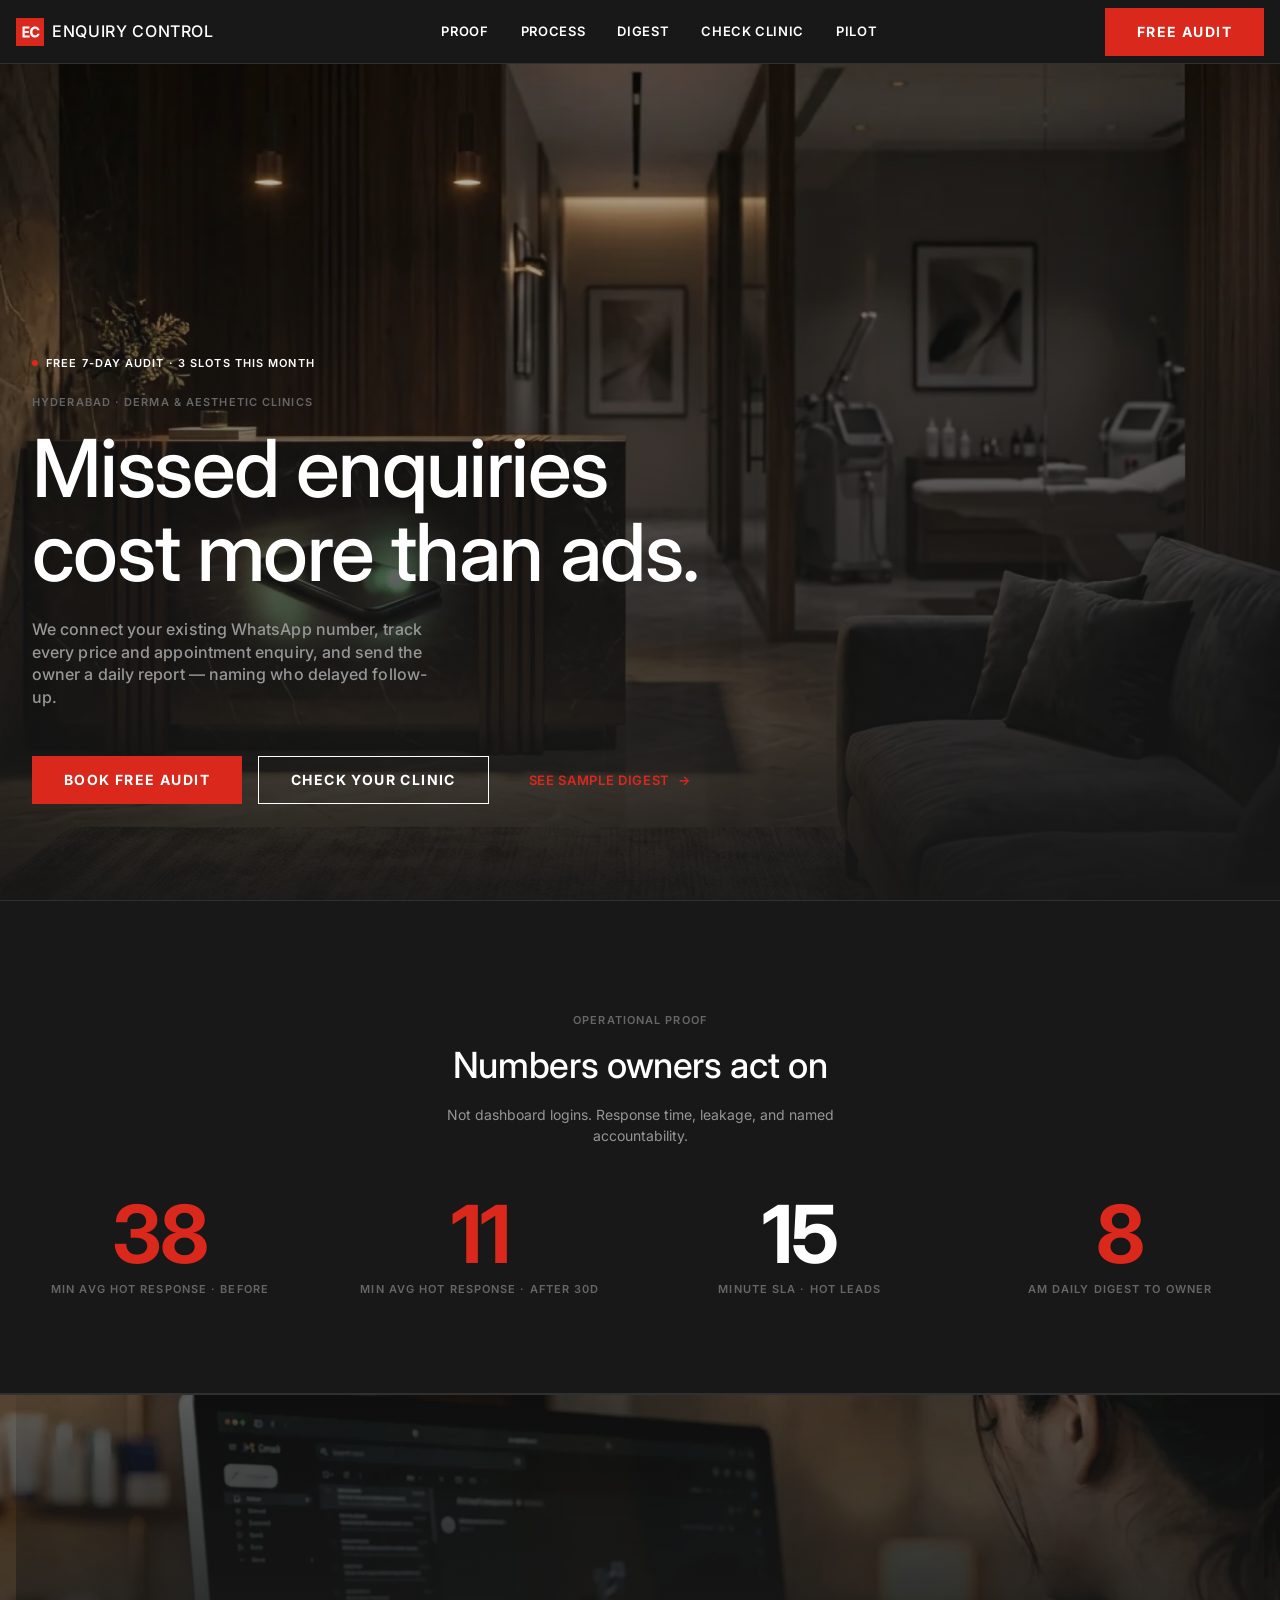
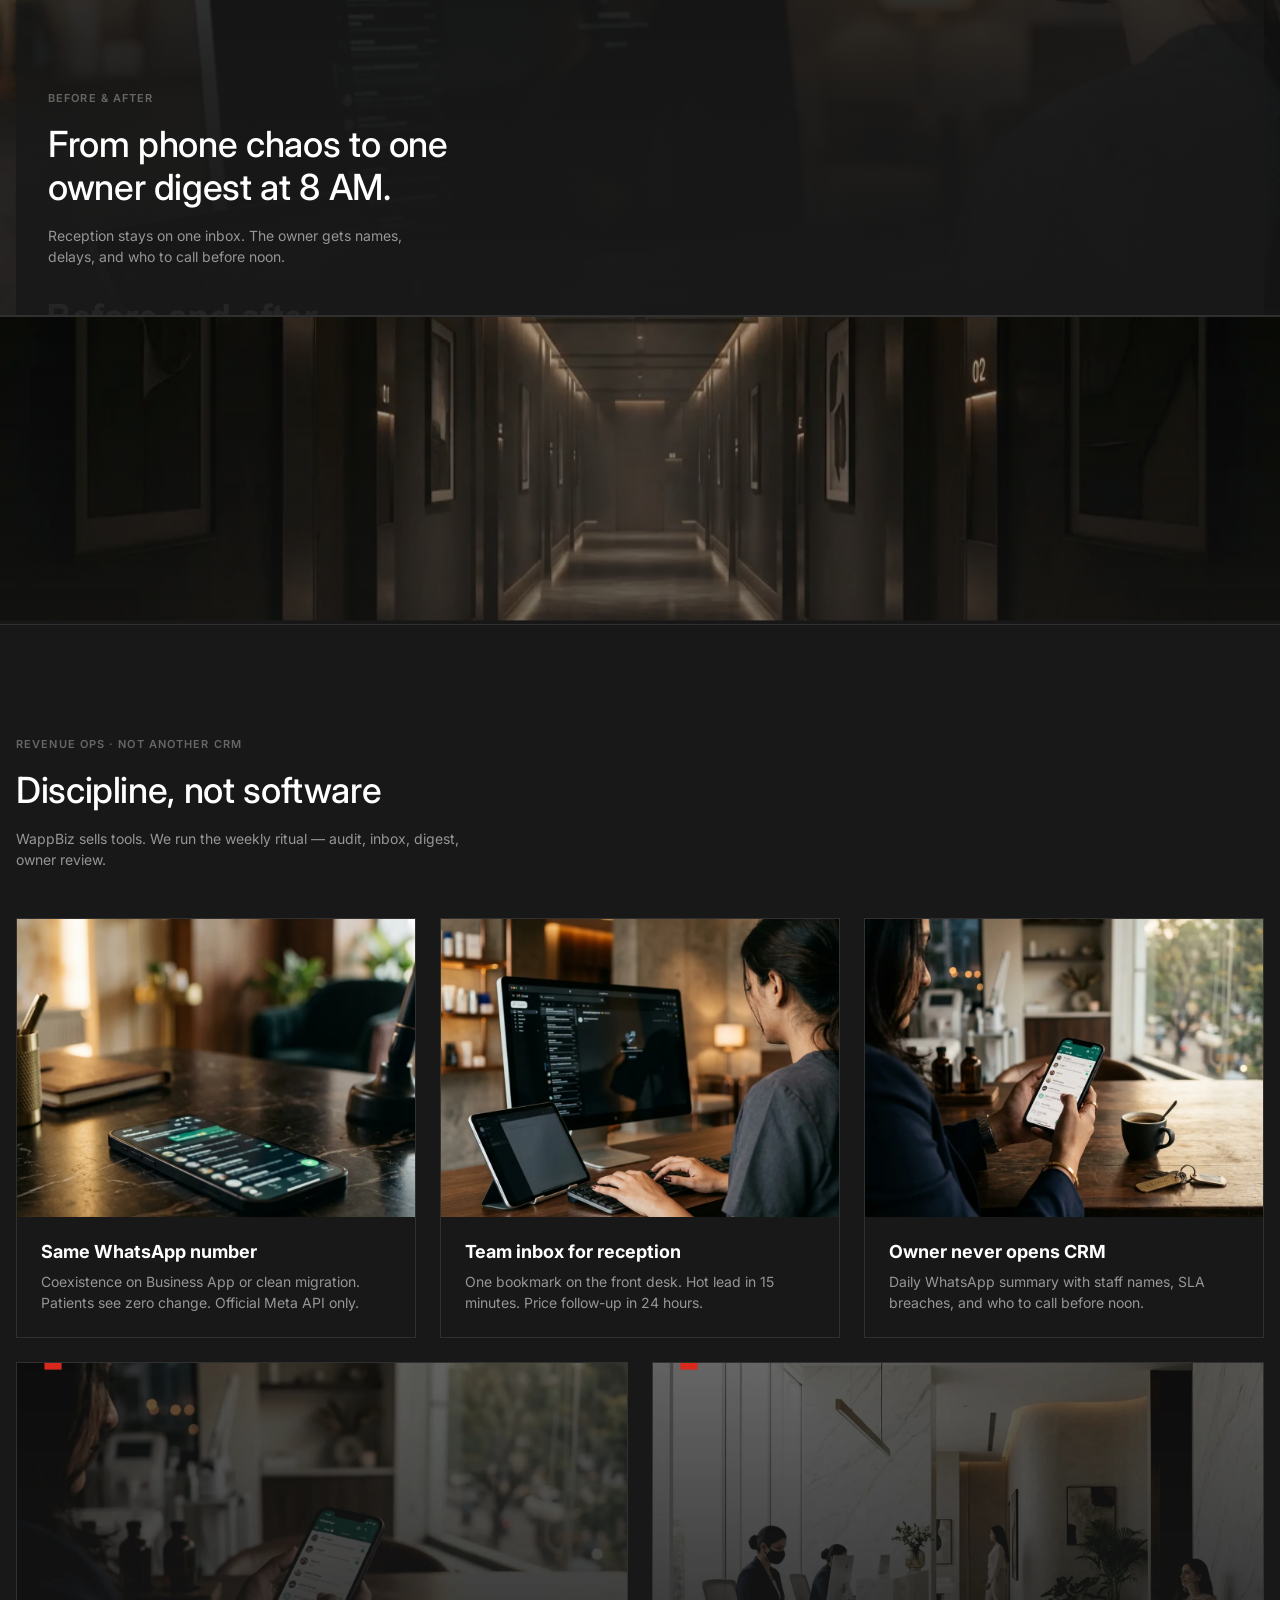
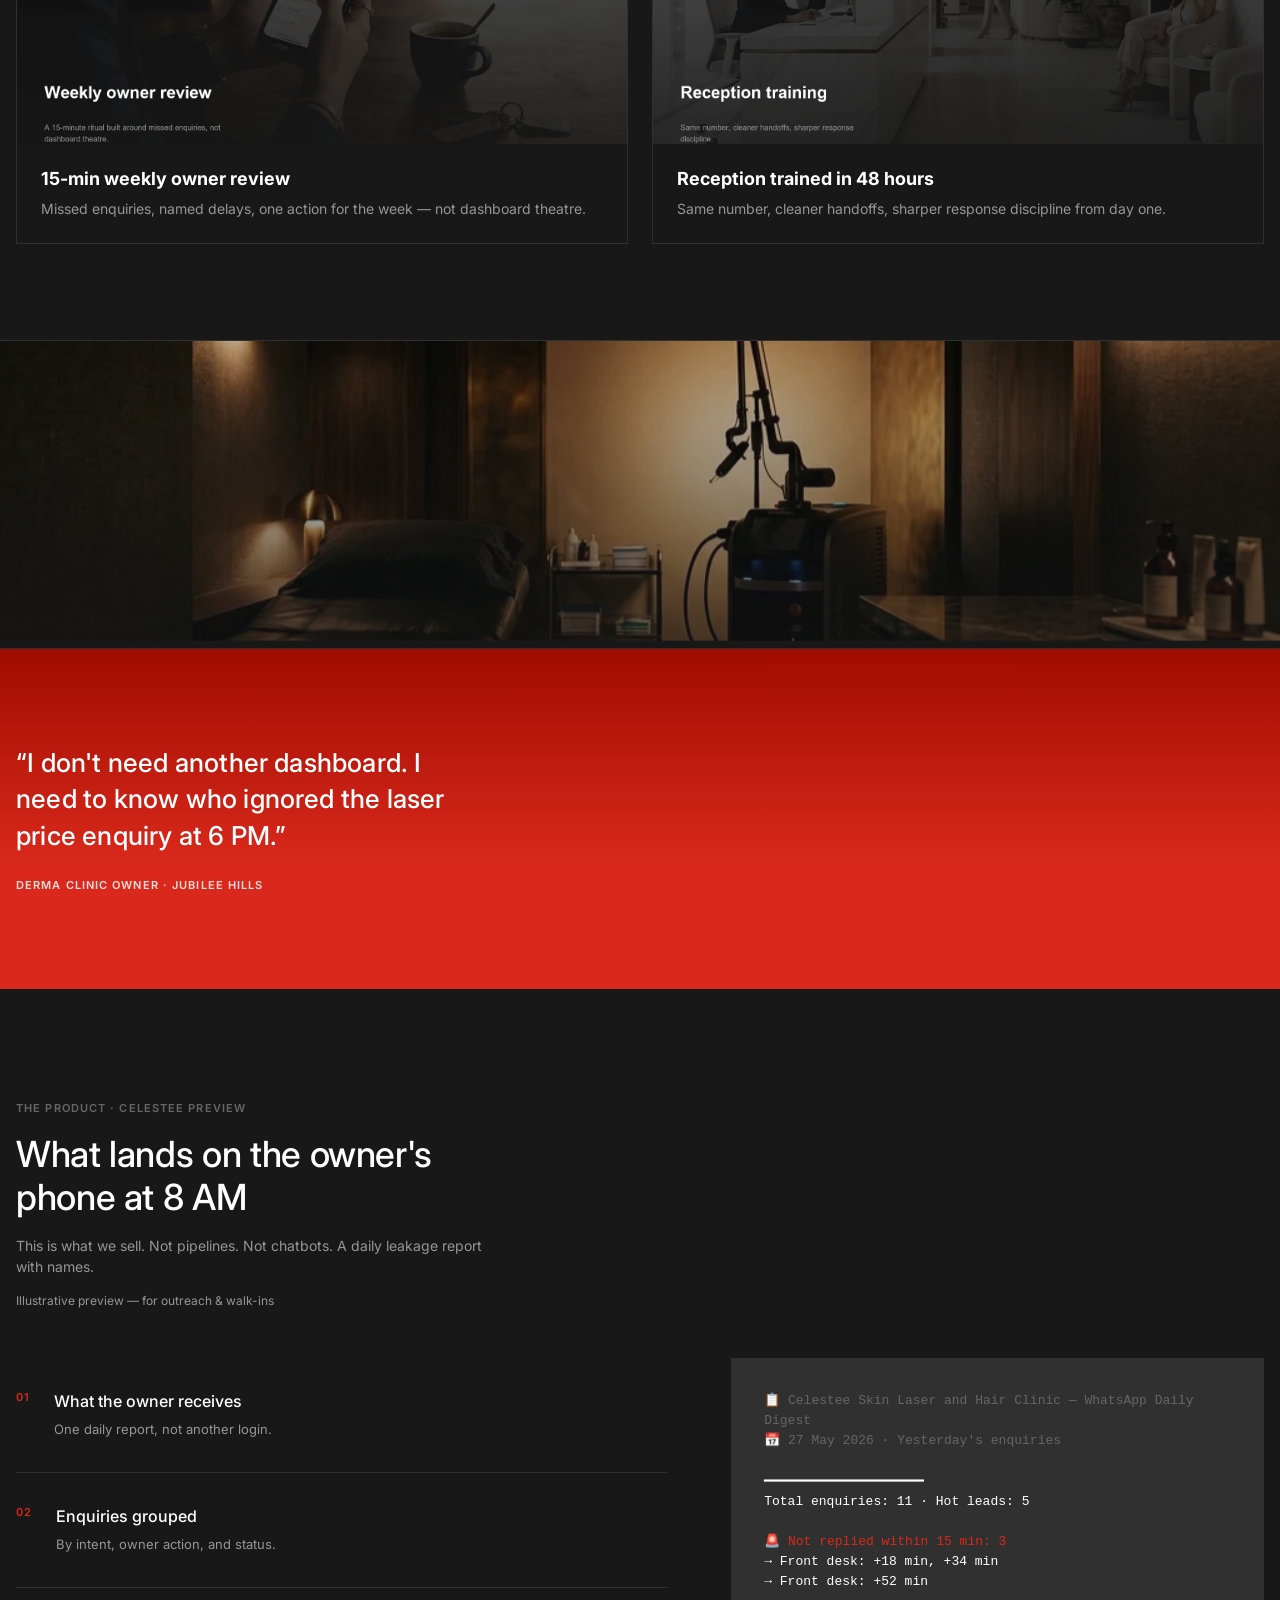
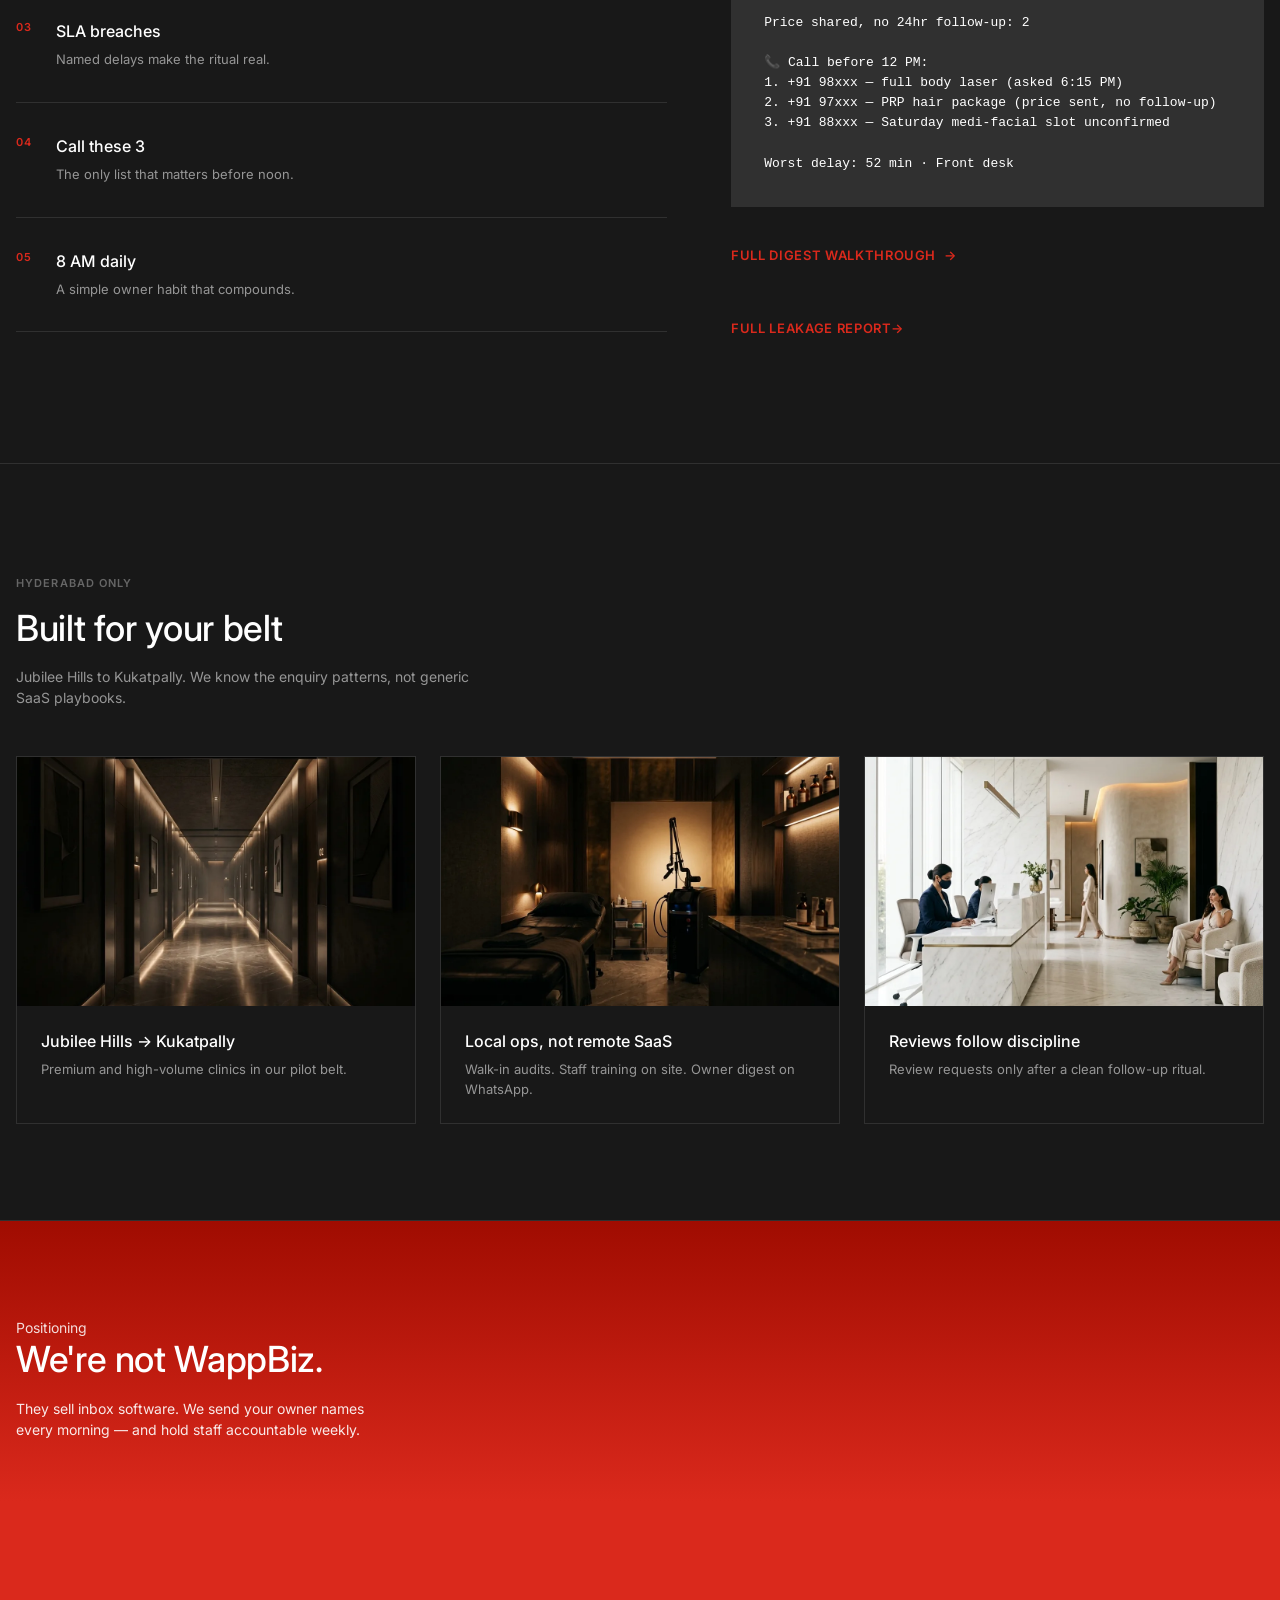
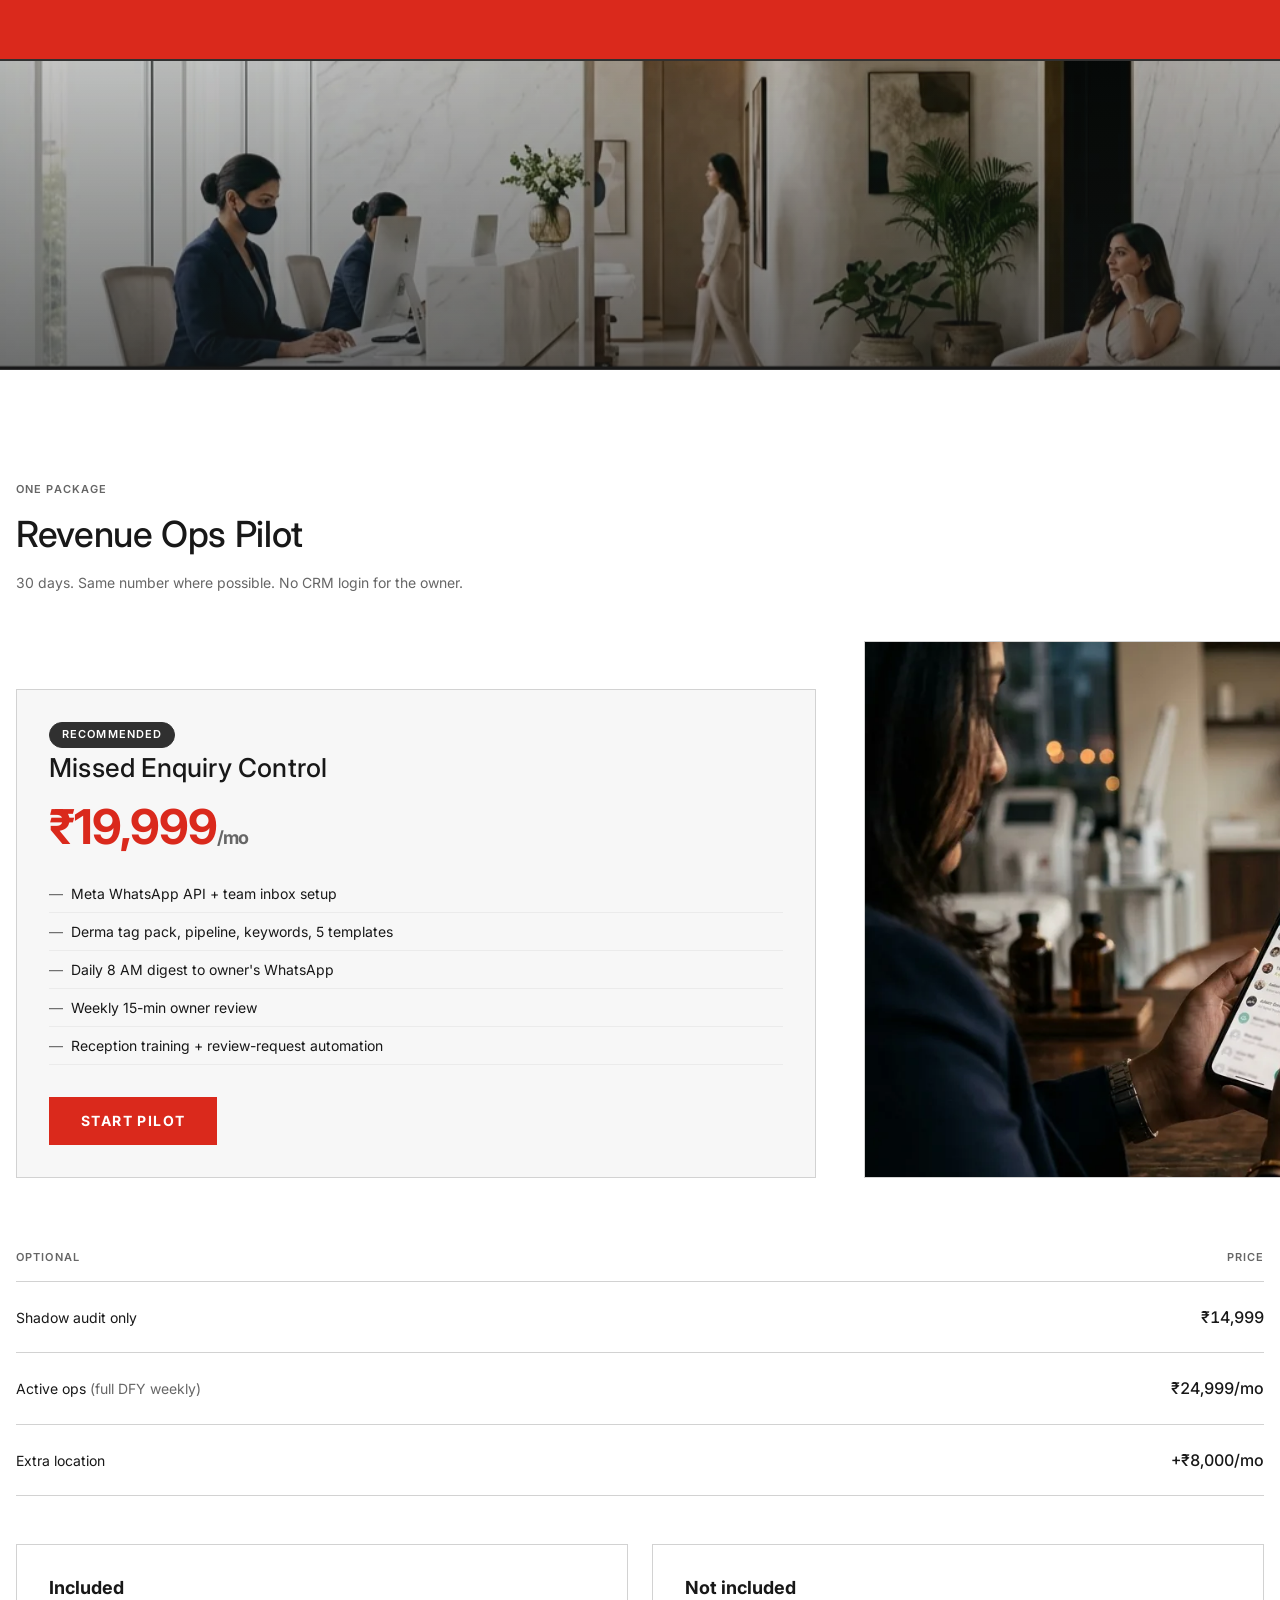
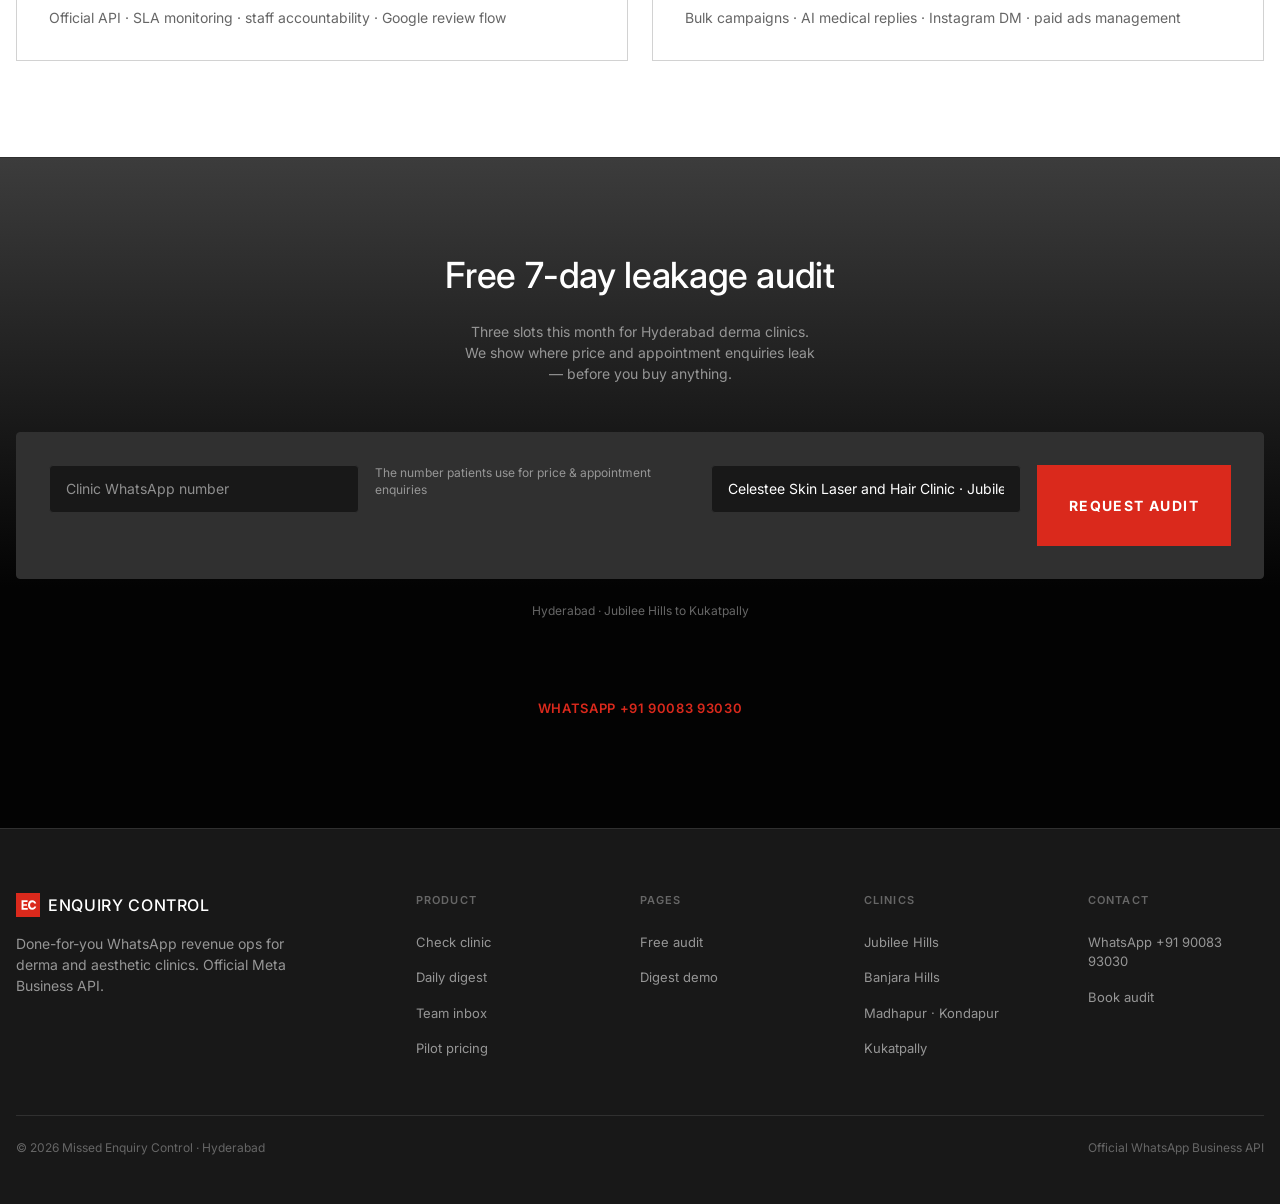
==== index.html @ 1f403643 "Add centralized clinic config, Celestee demo, and export report page Co-authored-by: Cursor <cursora" ====
<!DOCTYPE html>
<html lang="en">

<head>
  <meta charset="UTF-8" />
  <meta name="viewport" content="width=device-width, initial-scale=1.0" />
  <meta name="description"
    content="Missed Enquiry Control — daily WhatsApp accountability for derma and aesthetic clinics in Hyderabad. Free 7-day leakage audit." />
  <meta property="og:title" content="Missed Enquiry Control · Hyderabad derma clinics" />
  <meta property="og:description"
    content="Daily WhatsApp accountability for derma and aesthetic clinics. Free 7-day leakage audit." />
  <meta property="og:url" content="https://prasanthkuna.github.io/missed-enquiry-control/" />
  <meta property="og:image"
    content="https://prasanthkuna.github.io/missed-enquiry-control/assets/web/social-meta/ec-social-og-share.jpg" />
  <meta name="twitter:card" content="summary_large_image" />
  <meta name="twitter:image"
    content="https://prasanthkuna.github.io/missed-enquiry-control/assets/web/social-meta/ec-social-twitter.jpg" />
  <link rel="canonical" href="https://prasanthkuna.github.io/missed-enquiry-control/" />
  <title>Missed Enquiry Control · Derma Clinics · Hyderabad</title>
  <link rel="icon" type="image/png" sizes="512x512" href="assets/brand/ec-brand-favicon-512.png" />
  <link rel="apple-touch-icon" href="assets/brand/ec-brand-apple-touch.png" />
  <link rel="preconnect" href="https://fonts.googleapis.com" />
  <link rel="preconnect" href="https://fonts.gstatic.com" crossorigin />
  <link href="https://fonts.googleapis.com/css2?family=Inter:wght@400;500;600;700&display=swap" rel="stylesheet" />
  <link rel="stylesheet" href="tokens.css" />
  <link rel="stylesheet" href="styles.css" />
  <script>document.documentElement.classList.add("js");</script>
</head>

<body class="has-sticky-cta">
  <header class="top-nav-on-dark">
    <div class="container top-nav-inner">
      <a href="index.html" class="brand-mark" aria-label="Missed Enquiry Control home">
        <svg width="28" height="28" viewBox="0 0 28 28" fill="none" aria-hidden="true">
          <rect width="28" height="28" fill="#da291c" />
          <path d="M6.5 8.5h7v2h-4.8v2.5h4.1v2h-4.1v2.5h5v2h-7.2v-11z" fill="#fff" />
          <path
            d="M21.3 12.2c-.4-.9-1.1-1.5-2.2-1.5-1.6 0-2.7 1.3-2.7 3.3s1.1 3.3 2.7 3.3c1.1 0 1.9-.5 2.2-1.5h2.3c-.5 2.2-2.2 3.8-4.6 3.8-3 0-5-2.3-5-5.6s2-5.6 5-5.6c2.4 0 4.1 1.5 4.6 3.8h-2.3z"
            fill="#fff" />
        </svg>
        <span>Enquiry Control</span>
      </a>
      <nav aria-label="Primary">
        <ul class="nav-links">
          <li><a href="#proof">Proof</a></li>
          <li><a href="#how">Process</a></li>
          <li><a href="digest.html">Digest</a></li>
          <li><a href="report.html">Check clinic</a></li>
          <li><a href="#pricing">Pilot</a></li>
        </ul>
      </nav>
      <div class="nav-actions">
        <a href="audit.html" class="button-primary">Free audit</a>
        <button type="button" class="nav-toggle" aria-label="Open menu" aria-expanded="false" id="nav-toggle">
          <span></span><span></span><span></span>
        </button>
      </div>
    </div>
  </header>

  <div class="mobile-menu" id="mobile-menu" hidden>
    <a href="#proof">Proof</a>
    <a href="#how">Process</a>
    <a href="digest.html">Digest</a>
    <a href="report.html">Check clinic</a>
    <a href="#pricing">Pilot</a>
    <a href="audit.html">Free audit</a>
  </div>

  <div class="sticky-cta-bar" id="sticky-cta">
    <a href="audit.html" class="button-primary">Book free audit</a>
  </div>

  <main>
    <section class="hero-band-cinema" aria-labelledby="hero-title">
      <div class="hero-photo">
        <picture>
          <source media="(max-width: 640px)" srcset="assets/web/hero/ec-hero-home-cinema-mobile.webp" />
          <img src="assets/web/hero/ec-hero-home-cinema-desktop.webp" alt="" width="2560" height="1440"
            fetchpriority="high" />
        </picture>
      </div>
      <div class="hero-content">
        <p class="hero-urgency">Free 7-day audit · 3 slots this month</p>
        <p class="hero-eyebrow">Hyderabad · Derma &amp; aesthetic clinics</p>
        <h1 id="hero-title">Missed enquiries cost more than ads.</h1>
        <p class="hero-lead">
          We connect your existing WhatsApp number, track every price and appointment
          enquiry, and send the owner a daily report — naming who delayed follow-up.
        </p>
        <div class="hero-ctas">
          <a href="audit.html" class="button-primary">Book free audit</a>
          <a href="report.html?demo=1" class="button-outline-on-dark">Check your clinic</a>
          <a href="digest.html" class="link-arrow" style="margin-left: var(--spacing-sm);">See sample digest</a>
        </div>
      </div>
    </section>

    <section class="spec-band" id="proof" aria-labelledby="proof-title">
      <div class="container">
        <div class="section-head section-head-centered" data-reveal>
          <p class="eyebrow">Operational proof</p>
          <h2 id="proof-title">Numbers owners act on</h2>
          <p>Not dashboard logins. Response time, leakage, and named accountability.</p>
        </div>
        <div class="spec-grid spec-grid-centered" data-reveal data-reveal-delay="1">
          <div class="spec-cell">
            <div class="value accent" data-clinic-proof-before>38</div>
            <div class="label">Min avg hot response · before</div>
          </div>
          <div class="spec-cell">
            <div class="value accent"><span data-count-to="11">0</span></div>
            <div class="label">Min avg hot response · after 30d</div>
          </div>
          <div class="spec-cell">
            <div class="value" data-clinic-proof-sla>15</div>
            <div class="label">Minute SLA · hot leads</div>
          </div>
          <div class="spec-cell">
            <div class="value accent" data-clinic-proof-hour>8</div>
            <div class="label">AM daily digest to owner</div>
          </div>
        </div>
      </div>
    </section>

    <section class="editorial-split" aria-labelledby="transform-title">
      <img src="assets/web/features/ec-split-before-after.webp" alt="" width="2000" height="1200" loading="lazy" />
      <div class="editorial-split-overlay container">
        <div data-reveal>
          <p class="eyebrow">Before &amp; after</p>
          <h2 id="transform-title">From phone chaos to one owner digest at 8 AM.</h2>
          <p>Reception stays on one inbox. The owner gets names, delays, and who to call before noon.</p>
        </div>
      </div>
    </section>

    <div class="band-cinema-wide" data-parallax aria-hidden="true">
      <img src="assets/web/bands/ec-band-clinic-corridor.webp" alt="" width="2560" height="900" loading="lazy" />
    </div>

    <section class="band-dark" id="how" aria-labelledby="how-title">
      <div class="container">
        <div class="section-head" data-reveal>
          <p class="eyebrow">Revenue ops · not another CRM</p>
          <h2 id="how-title">Discipline, not software</h2>
          <p>WappBiz sells tools. We run the weekly ritual — audit, inbox, digest, owner review.</p>
        </div>
        <div class="feature-grid cols-3">
          <article class="feature-card-photo" data-reveal>
            <div class="card-image">
              <img src="assets/web/features/ec-feature-same-number.webp" alt="" width="1600" height="1200"
                loading="lazy" />
            </div>
            <div class="card-body">
              <h3>Same WhatsApp number</h3>
              <p>Coexistence on Business App or clean migration. Patients see zero change. Official Meta API only.</p>
            </div>
          </article>
          <article class="feature-card-photo" data-reveal data-reveal-delay="1">
            <div class="card-image">
              <img src="assets/web/features/ec-feature-team-inbox.webp" alt="" width="1600" height="1200"
                loading="lazy" />
            </div>
            <div class="card-body">
              <h3>Team inbox for reception</h3>
              <p>One bookmark on the front desk. Hot lead in 15 minutes. Price follow-up in 24 hours.</p>
            </div>
          </article>
          <article class="feature-card-photo" data-reveal data-reveal-delay="2">
            <div class="card-image">
              <img src="assets/web/features/ec-feature-owner-digest.webp" alt="" width="1600" height="1200"
                loading="lazy" />
            </div>
            <div class="card-body">
              <h3>Owner never opens CRM</h3>
              <p>Daily WhatsApp summary with staff names, SLA breaches, and who to call before noon.</p>
            </div>
          </article>
        </div>
        <div class="feature-grid cols-2-wide">
          <article class="feature-card-photo feature-card-wide" data-reveal>
            <div class="card-image">
              <img src="assets/web/features/ec-owner-weekly-call.webp" alt="" width="1600" height="1200"
                loading="lazy" />
            </div>
            <div class="card-body">
              <h3>15-min weekly owner review</h3>
              <p>Missed enquiries, named delays, one action for the week — not dashboard theatre.</p>
            </div>
          </article>
          <article class="feature-card-photo feature-card-wide" data-reveal data-reveal-delay="1">
            <div class="card-image">
              <img src="assets/web/features/ec-staff-training.webp" alt="" width="1600" height="1200" loading="lazy" />
            </div>
            <div class="card-body">
              <h3>Reception trained in 48 hours</h3>
              <p>Same number, cleaner handoffs, sharper response discipline from day one.</p>
            </div>
          </article>
        </div>
      </div>
    </section>

    <div class="band-cinema-wide" data-parallax aria-hidden="true">
      <img src="assets/web/bands/ec-band-laser-suite.webp" alt="" width="2560" height="900" loading="lazy" />
    </div>

    <section class="livery-band" aria-label="Owner quote">
      <div class="container">
        <blockquote data-reveal>
          “I don't need another dashboard. I need to know who ignored the laser price enquiry at 6 PM.”
          <cite>Derma clinic owner · Jubilee Hills</cite>
        </blockquote>
      </div>
    </section>

    <section class="band-dark" id="digest" aria-labelledby="digest-title">
      <div class="container">
        <div class="section-head" data-reveal>
          <p class="eyebrow">The product · <span data-clinic-short>Celestee</span> preview</p>
          <h2 id="digest-title">What lands on the owner's phone at 8 AM</h2>
          <p>This is what we sell. Not pipelines. Not chatbots. A daily leakage report with names.</p>
          <p class="report-mode-badge" data-clinic-mode hidden></p>
        </div>
        <div class="digest-block">
          <ol class="digest-steps" data-reveal>
            <li>
              <div>
                <strong>What the owner receives</strong>
                <span>One daily report, not another login.</span>
              </div>
            </li>
            <li>
              <div>
                <strong>Enquiries grouped</strong>
                <span>By intent, owner action, and status.</span>
              </div>
            </li>
            <li>
              <div>
                <strong>SLA breaches</strong>
                <span>Named delays make the ritual real.</span>
              </div>
            </li>
            <li>
              <div>
                <strong>Call these 3</strong>
                <span>The only list that matters before noon.</span>
              </div>
            </li>
            <li>
              <div>
                <strong>8 AM daily</strong>
                <span>A simple owner habit that compounds.</span>
              </div>
            </li>
          </ol>
          <div class="digest-side" data-reveal data-reveal-delay="1">
            <div class="digest-preview" aria-label="Sample daily digest message" data-clinic-digest="compact">
              Loading preview…
            </div>
            <a href="digest.html" class="link-arrow">Full digest walkthrough</a>
            <a href="report.html?demo=1" class="link-arrow">Full leakage report</a>
          </div>
        </div>
      </div>
    </section>

    <section class="trust-strip" aria-labelledby="trust-title">
      <div class="container">
        <div class="section-head" data-reveal>
          <p class="eyebrow">Hyderabad only</p>
          <h2 id="trust-title">Built for your belt</h2>
          <p>Jubilee Hills to Kukatpally. We know the enquiry patterns, not generic SaaS playbooks.</p>
        </div>
        <div class="trust-grid">
          <article class="trust-card" data-reveal>
            <div class="trust-card-image">
              <img src="assets/web/bands/ec-band-clinic-corridor.webp" alt="" width="2560" height="900"
                loading="lazy" />
            </div>
            <div class="trust-card-body">
              <h3>Jubilee Hills → Kukatpally</h3>
              <p>Premium and high-volume clinics in our pilot belt.</p>
            </div>
          </article>
          <article class="trust-card" data-reveal data-reveal-delay="1">
            <div class="trust-card-image">
              <img src="assets/web/bands/ec-band-laser-suite.webp" alt="" width="2560" height="900"
                loading="lazy" />
            </div>
            <div class="trust-card-body">
              <h3>Local ops, not remote SaaS</h3>
              <p>Walk-in audits. Staff training on site. Owner digest on WhatsApp.</p>
            </div>
          </article>
          <article class="trust-card" data-reveal data-reveal-delay="2">
            <div class="trust-card-image">
              <img src="assets/web/bands/ec-band-light-reception.webp" alt="" width="2560" height="900"
                loading="lazy" />
            </div>
            <div class="trust-card-body">
              <h3>Reviews follow discipline</h3>
              <p>Review requests only after a clean follow-up ritual.</p>
            </div>
          </article>
        </div>
      </div>
    </section>

    <section class="livery-band position-band" aria-labelledby="position-title">
      <div class="container">
        <div data-reveal>
          <p class="eyebrow" style="opacity: 0.85">Positioning</p>
          <h2 id="position-title">We're not WappBiz.</h2>
          <p style="max-width: 42ch; margin-top: var(--spacing-xs); opacity: 0.9">
            They sell inbox software. We send your owner names every morning — and hold staff accountable weekly.
          </p>
        </div>
      </div>
    </section>

    <div class="band-cinema-wide" data-parallax aria-hidden="true">
      <img src="assets/web/bands/ec-band-light-reception.webp" alt="" width="2560" height="900" loading="lazy" />
    </div>

    <div class="pricing-band-wrap">
      <section class="hero-band-light" id="pricing" aria-labelledby="pricing-title">
        <div class="container">
          <div class="section-head" data-reveal>
            <p class="eyebrow">One package</p>
            <h2 id="pricing-title">Revenue Ops Pilot</h2>
            <p>30 days. Same number where possible. No CRM login for the owner.</p>
          </div>
          <div class="pricing-split">
            <div class="pricing-highlight" data-reveal>
              <span class="badge-pill">Recommended</span>
              <h3>Missed Enquiry Control</h3>
              <div class="price">₹19,999<span style="font-size: 18px; color: var(--color-muted)">/mo</span></div>
              <ul>
                <li>Meta WhatsApp API + team inbox setup</li>
                <li>Derma tag pack, pipeline, keywords, 5 templates</li>
                <li>Daily 8 AM digest to owner's WhatsApp</li>
                <li>Weekly 15-min owner review</li>
                <li>Reception training + review-request automation</li>
              </ul>
              <a href="audit.html" class="button-primary">Start pilot</a>
            </div>
            <div class="pricing-visual" data-reveal data-reveal-delay="1">
              <img src="assets/web/features/ec-feature-owner-digest.webp" alt="" width="1600" height="1200"
                loading="lazy" />
            </div>
          </div>
          <table class="pricing-table" aria-label="Optional services" data-reveal>
            <colgroup>
              <col class="col-service" />
              <col class="col-price" />
            </colgroup>
            <thead>
              <tr>
                <th scope="col">Optional</th>
                <th scope="col">Price</th>
              </tr>
            </thead>
            <tbody>
              <tr>
                <td>Shadow audit only</td>
                <td><span class="pricing-amount">₹14,999</span></td>
              </tr>
              <tr>
                <td>Active ops <span class="pricing-note">(full DFY weekly)</span></td>
                <td><span class="pricing-amount">₹24,999/mo</span></td>
              </tr>
              <tr>
                <td>Extra location</td>
                <td><span class="pricing-amount">+₹8,000/mo</span></td>
              </tr>
            </tbody>
          </table>
          <div class="check-grid">
            <div class="feature-card-light" data-reveal>
              <h3>Included</h3>
              <p>Official API · SLA monitoring · staff accountability · Google review flow</p>
            </div>
            <div class="feature-card-light" data-reveal data-reveal-delay="1">
              <h3>Not included</h3>
              <p>Bulk campaigns · AI medical replies · Instagram DM · paid ads management</p>
            </div>
          </div>
        </div>
      </section>
    </div>

    <section class="cta-band-dark" id="audit" aria-labelledby="audit-title">
      <div class="container">
        <h2 id="audit-title" data-reveal>Free 7-day leakage audit</h2>
        <p data-reveal data-reveal-delay="1">
          Three slots this month for Hyderabad derma clinics. We show where price and appointment
          enquiries leak — before you buy anything.
        </p>
        <form class="newsletter-input-band" id="audit-form" data-audit-form action="https://wa.me/919008393030"
          method="get" target="_blank" rel="noopener noreferrer" data-reveal data-reveal-delay="2">
          <label for="phone" class="visually-hidden">Clinic WhatsApp number</label>
          <input type="tel" id="phone" name="phone" class="text-input-on-dark" placeholder="Clinic WhatsApp number"
            autocomplete="tel" required />
          <p class="form-field-hint">The number patients use for price &amp; appointment enquiries</p>
          <label for="clinic" class="visually-hidden">Clinic name</label>
          <input type="text" id="clinic" name="clinic" class="text-input-on-dark" placeholder="Clinic name · area"
            data-clinic-prefill required />
          <button type="submit" class="button-primary">Request audit</button>
        </form>
        <p style="margin-top: var(--spacing-sm); font: var(--text-caption); color: var(--color-muted)">
          Hyderabad · Jubilee Hills to Kukatpally
        </p>
        <a class="cta-whatsapp-link" href="https://wa.me/919008393030?text=Hi%20%E2%80%94%20I%27d%20like%20the%20free%207-day%20WhatsApp%20leakage%20audit."
          target="_blank" rel="noopener noreferrer">WhatsApp +91 90083 93030</a>
      </div>
    </section>
  </main>

  <footer class="footer-dark">
    <div class="container">
      <div class="footer-grid">
        <div class="footer-brand">
          <div class="brand-mark">
            <svg width="24" height="24" viewBox="0 0 28 28" fill="none" aria-hidden="true">
              <rect width="28" height="28" fill="#da291c" />
              <path d="M6.5 8.5h7v2h-4.8v2.5h4.1v2h-4.1v2.5h5v2h-7.2v-11z" fill="#fff" />
              <path
                d="M21.3 12.2c-.4-.9-1.1-1.5-2.2-1.5-1.6 0-2.7 1.3-2.7 3.3s1.1 3.3 2.7 3.3c1.1 0 1.9-.5 2.2-1.5h2.3c-.5 2.2-2.2 3.8-4.6 3.8-3 0-5-2.3-5-5.6s2-5.6 5-5.6c2.4 0 4.1 1.5 4.6 3.8h-2.3z"
                fill="#fff" />
            </svg>
            <span>Enquiry Control</span>
          </div>
          <p>Done-for-you WhatsApp revenue ops for derma and aesthetic clinics. Official Meta Business API.</p>
        </div>
        <div class="footer-col">
          <h4>Product</h4>
          <ul>
            <li><a class="footer-link" href="report.html">Check clinic</a></li>
            <li><a class="footer-link" href="digest.html">Daily digest</a></li>
            <li><a class="footer-link" href="#how">Team inbox</a></li>
            <li><a class="footer-link" href="#pricing">Pilot pricing</a></li>
          </ul>
        </div>
        <div class="footer-col">
          <h4>Pages</h4>
          <ul>
            <li><a class="footer-link" href="audit.html">Free audit</a></li>
            <li><a class="footer-link" href="digest.html">Digest demo</a></li>
          </ul>
        </div>
        <div class="footer-col">
          <h4>Clinics</h4>
          <ul>
            <li><span class="footer-link">Jubilee Hills</span></li>
            <li><span class="footer-link">Banjara Hills</span></li>
            <li><span class="footer-link">Madhapur · Kondapur</span></li>
            <li><span class="footer-link">Kukatpally</span></li>
          </ul>
        </div>
        <div class="footer-col">
          <h4>Contact</h4>
          <ul>
            <li><a class="footer-link" href="https://wa.me/919008393030" target="_blank"
                rel="noopener noreferrer">WhatsApp +91 90083 93030</a></li>
            <li><a class="footer-link" href="audit.html">Book audit</a></li>
          </ul>
        </div>
      </div>
      <div class="footer-bottom">
        <span>© 2026 Missed Enquiry Control · Hyderabad</span>
        <span>Official WhatsApp Business API</span>
      </div>
    </div>
  </footer>

  <style>
    .visually-hidden {
      position: absolute;
      width: 1px;
      height: 1px;
      padding: 0;
      margin: -1px;
      overflow: hidden;
      clip: rect(0, 0, 0, 0);
      border: 0;
    }
  </style>
  <script src="js/clinic-data.js"></script>
  <script src="site.js"></script>
</body>

</html>
---- tokens.css ----
:root {
  /* Brand & accent */
  --color-primary: #da291c;
  --color-primary-active: #b01e0a;
  --color-primary-hover: #9d2211;
  --color-accent-yellow-hypersail: #fff200;
  --color-accent-yellow: #f6e500;

  /* Surface */
  --color-canvas: #181818;
  --color-canvas-elevated: #303030;
  --color-canvas-light: #ffffff;
  --color-surface-card: #303030;
  --color-surface-soft-light: #f7f7f7;
  --color-surface-strong-light: #ebebeb;

  /* Hairlines */
  --color-hairline: #303030;
  --color-hairline-on-light: #d2d2d2;
  --color-hairline-soft: #ebebeb;

  /* Text */
  --color-ink: #ffffff;
  --color-body: #969696;
  --color-body-strong: #ffffff;
  --color-body-on-light: #181818;
  --color-muted: #666666;
  --color-muted-soft: #8f8f8f;
  --color-on-primary: #ffffff;

  /* Semantic */
  --color-semantic-info: #4c98b9;
  --color-semantic-success: #03904a;
  --color-semantic-warning: #f13a2c;

  /* Typography — Inter substitute for FerrariSans */
  --font-sans: "Inter", -apple-system, system-ui, sans-serif;

  --text-display-mega: 500 80px/1.05 var(--font-sans);
  --text-display-xl: 500 56px/1.1 var(--font-sans);
  --text-display-lg: 500 36px/1.2 var(--font-sans);
  --text-display-md: 500 26px/1.5 var(--font-sans);
  --text-title-md: 700 18px/1.2 var(--font-sans);
  --text-title-sm: 500 16px/1.4 var(--font-sans);
  --text-body-md: 400 14px/1.5 var(--font-sans);
  --text-body-sm: 400 13px/1.5 var(--font-sans);
  --text-caption: 400 12px/1.4 var(--font-sans);
  --text-caption-uppercase: 600 11px/1.4 var(--font-sans);
  --text-button: 700 14px/1 var(--font-sans);
  --text-nav-link: 600 13px/1.4 var(--font-sans);
  --text-number-display: 700 80px/1 var(--font-sans);

  --tracking-display-mega: -1.6px;
  --tracking-display-xl: -1.12px;
  --tracking-display-lg: -0.36px;
  --tracking-display-md: 0.195px;
  --tracking-title-sm: 0.08px;
  --tracking-caption-uppercase: 1.1px;
  --tracking-button: 1.4px;
  --tracking-nav-link: 0.65px;

  /* Spacing — 8px ladder */
  --spacing-xxxs: 4px;
  --spacing-xxs: 8px;
  --spacing-xs: 16px;
  --spacing-sm: 24px;
  --spacing-md: 32px;
  --spacing-lg: 48px;
  --spacing-xl: 64px;
  --spacing-xxl: 96px;
  --spacing-super: 128px;

  /* Radius */
  --rounded-none: 0px;
  --rounded-xs: 2px;
  --rounded-sm: 4px;
  --rounded-md: 6px;
  --rounded-lg: 8px;
  --rounded-xl: 12px;
  --rounded-full: 9999px;

  /* Elevation */
  --shadow-small: 0 4px 8px rgba(0, 0, 0, 0.1);
  --gradient-rosso: linear-gradient(180deg, #a00c01, #da291c 64%);
  --gradient-dark: linear-gradient(180deg, #3c3c3c, #030303 64%);

  /* Layout */
  --container-max: 1280px;
  --nav-height: 64px;
}

@media (max-width: 1024px) {
  :root {
    --text-display-mega: 500 56px/1.1 var(--font-sans);
    --text-number-display: 700 56px/1 var(--font-sans);
    --tracking-display-mega: -1.12px;
  }
}

@media (max-width: 640px) {
  :root {
    --text-display-mega: 500 32px/1.15 var(--font-sans);
    --text-display-lg: 500 28px/1.2 var(--font-sans);
    --text-number-display: 700 48px/1 var(--font-sans);
    --tracking-display-mega: -0.64px;
    --spacing-xxl: 64px;
    --spacing-super: 80px;
  }
}
---- styles.css ----
*,
*::before,
*::after {
  box-sizing: border-box;
  margin: 0;
  padding: 0;
}

html {
  scroll-behavior: smooth;
}

body {
  font: var(--text-body-md);
  letter-spacing: 0;
  color: var(--color-body);
  background: var(--color-canvas);
  -webkit-font-smoothing: antialiased;
}

img {
  display: block;
  max-width: 100%;
}

a {
  color: inherit;
  text-decoration: none;
}

.container {
  width: min(100% - var(--spacing-md), var(--container-max));
  margin-inline: auto;
}

/* ——— Top nav ——— */
.top-nav-on-dark {
  position: fixed;
  inset: 0 0 auto 0;
  z-index: 100;
  height: var(--nav-height);
  background: var(--color-canvas);
  border-bottom: 1px solid var(--color-hairline);
}

.top-nav-inner {
  height: 100%;
  display: flex;
  align-items: center;
  justify-content: space-between;
  gap: var(--spacing-sm);
}

.brand-mark {
  display: flex;
  align-items: center;
  gap: var(--spacing-xxs);
  color: var(--color-ink);
  font: var(--text-title-sm);
  letter-spacing: var(--tracking-nav-link);
  text-transform: uppercase;
}

.brand-mark svg {
  flex-shrink: 0;
}

.nav-links {
  display: none;
  align-items: center;
  gap: var(--spacing-md);
  list-style: none;
}

.nav-links a {
  font: var(--text-nav-link);
  letter-spacing: var(--tracking-nav-link);
  text-transform: uppercase;
  color: var(--color-ink);
  padding: var(--spacing-xxs) 0;
  min-height: 48px;
  display: inline-flex;
  align-items: center;
}

.nav-actions {
  display: flex;
  align-items: center;
  gap: var(--spacing-xs);
}

.nav-toggle {
  display: flex;
  flex-direction: column;
  justify-content: center;
  gap: 5px;
  width: 48px;
  height: 48px;
  background: none;
  border: none;
  cursor: pointer;
  padding: var(--spacing-xxs);
}

.nav-toggle span {
  display: block;
  height: 1px;
  background: var(--color-ink);
  width: 20px;
}

.mobile-menu {
  display: none;
  position: fixed;
  inset: var(--nav-height) 0 0 0;
  background: var(--color-canvas);
  padding: var(--spacing-md);
  border-top: 1px solid var(--color-hairline);
  z-index: 99;
}

.mobile-menu.is-open {
  display: block;
}

.mobile-menu a {
  display: block;
  font: var(--text-nav-link);
  letter-spacing: var(--tracking-nav-link);
  text-transform: uppercase;
  color: var(--color-ink);
  padding: var(--spacing-sm) 0;
  border-bottom: 1px solid var(--color-hairline);
}

@media (min-width: 768px) {
  .nav-links {
    display: flex;
  }

  .nav-toggle {
    display: none;
  }
}

.top-nav-on-dark.is-scrolled {
  background: rgba(24, 24, 24, 0.94);
  backdrop-filter: blur(14px);
  -webkit-backdrop-filter: blur(14px);
  border-bottom-color: rgba(48, 48, 48, 0.9);
}

.nav-links a[aria-current="page"] {
  color: var(--color-primary);
}

/* ——— Buttons ——— */
.button-primary,
.button-outline-on-dark,
.button-outline-on-light {
  display: inline-flex;
  align-items: center;
  justify-content: center;
  min-height: 48px;
  padding: 14px 32px;
  font: var(--text-button);
  letter-spacing: var(--tracking-button);
  text-transform: uppercase;
  border-radius: var(--rounded-none);
  border: none;
  cursor: pointer;
  white-space: nowrap;
}

.button-primary {
  background: var(--color-primary);
  color: var(--color-on-primary);
}

.button-primary:active {
  background: var(--color-primary-active);
}

.button-outline-on-dark {
  background: transparent;
  color: var(--color-ink);
  border: 1px solid var(--color-ink);
}

.button-outline-on-light {
  background: transparent;
  color: var(--color-body-on-light);
  border: 1px solid var(--color-body-on-light);
}

.button-tertiary-text {
  font: var(--text-nav-link);
  letter-spacing: var(--tracking-nav-link);
  text-transform: uppercase;
  color: var(--color-ink);
  background: none;
  border: none;
  cursor: pointer;
  min-height: 48px;
  display: inline-flex;
  align-items: center;
}

/* ——— Hero cinema ——— */
.hero-band-cinema {
  position: relative;
  min-height: 100vh;
  min-height: 100svh;
  display: flex;
  flex-direction: column;
  justify-content: flex-end;
  background: var(--color-canvas);
}

.hero-photo {
  position: absolute;
  inset: 0;
  z-index: 0;
}

.hero-photo picture,
.hero-photo img {
  width: 100%;
  height: 100%;
}

.hero-photo picture {
  display: block;
}

.hero-photo img {
  object-fit: cover;
  object-position: center 30%;
}

.hero-photo::after {
  content: "";
  position: absolute;
  inset: 0;
  background: linear-gradient(180deg,
      rgba(24, 24, 24, 0.15) 0%,
      rgba(24, 24, 24, 0.55) 45%,
      rgba(24, 24, 24, 0.92) 100%);
}

.hero-content {
  position: relative;
  z-index: 1;
  padding: var(--spacing-super) var(--spacing-md) var(--spacing-xxl);
  width: 100%;
  max-width: var(--container-max);
  margin-inline: auto;
}

.hero-eyebrow {
  font: var(--text-caption-uppercase);
  letter-spacing: var(--tracking-caption-uppercase);
  text-transform: uppercase;
  color: var(--color-muted);
  margin-bottom: var(--spacing-xs);
}

.hero-band-cinema h1 {
  font: var(--text-display-mega);
  letter-spacing: var(--tracking-display-mega);
  font-weight: 500;
  color: var(--color-ink);
  max-width: 14ch;
  margin-bottom: var(--spacing-sm);
}

.hero-lead {
  font: var(--text-title-sm);
  letter-spacing: var(--tracking-title-sm);
  color: var(--color-body);
  max-width: 42ch;
  margin-bottom: var(--spacing-lg);
}

.hero-ctas {
  display: flex;
  flex-wrap: wrap;
  gap: var(--spacing-xs);
}

/* ——— Spec row ——— */
.spec-band {
  padding: var(--spacing-xxl) 0;
  border-top: 1px solid var(--color-hairline);
  border-bottom: 1px solid var(--color-hairline);
}

.spec-grid {
  display: grid;
  grid-template-columns: repeat(2, 1fr);
  gap: var(--spacing-md);
}

@media (min-width: 768px) {
  .spec-grid {
    grid-template-columns: repeat(4, 1fr);
  }
}

.spec-cell {
  text-align: left;
}

.spec-cell .value {
  font: var(--text-number-display);
  letter-spacing: var(--tracking-display-mega);
  color: var(--color-ink);
  line-height: 1;
}

.spec-cell .value.accent {
  color: var(--color-primary);
}

.spec-cell .label {
  font: var(--text-caption-uppercase);
  letter-spacing: var(--tracking-caption-uppercase);
  text-transform: uppercase;
  color: var(--color-muted);
  margin-top: var(--spacing-xxs);
}

/* ——— Section heads ——— */
.section-head {
  margin-bottom: var(--spacing-lg);
}

.section-head .eyebrow {
  font: var(--text-caption-uppercase);
  letter-spacing: var(--tracking-caption-uppercase);
  text-transform: uppercase;
  color: var(--color-muted);
  margin-bottom: var(--spacing-xs);
}

.section-head h2 {
  font: var(--text-display-lg);
  letter-spacing: var(--tracking-display-lg);
  font-weight: 500;
  color: var(--color-ink);
  max-width: 20ch;
}

.section-head p {
  margin-top: var(--spacing-xs);
  max-width: 52ch;
  color: var(--color-body);
}

/* ——— Feature cards ——— */
.band-dark {
  padding: var(--spacing-xxl) 0;
}

.feature-grid {
  display: grid;
  gap: var(--spacing-sm);
}

@media (min-width: 640px) {
  .feature-grid {
    grid-template-columns: repeat(2, 1fr);
  }
}

@media (min-width: 1024px) {
  .feature-grid.cols-3 {
    grid-template-columns: repeat(3, 1fr);
  }
}

.feature-card-photo {
  background: var(--color-canvas);
  color: var(--color-ink);
  border-radius: var(--rounded-none);
  border: 1px solid var(--color-hairline);
}

.feature-card-photo .card-image {
  aspect-ratio: 4 / 3;
  overflow: hidden;
}

.feature-card-photo .card-image img {
  width: 100%;
  height: 100%;
  object-fit: cover;
}

.feature-card-photo .card-body {
  padding: var(--spacing-sm);
}

.feature-card-photo h3 {
  font: var(--text-title-md);
  color: var(--color-ink);
  margin-bottom: var(--spacing-xxs);
}

.feature-card-photo p {
  font: var(--text-body-md);
  color: var(--color-body);
}

/* ——— Livery accent band ——— */
.livery-band {
  background: var(--gradient-rosso);
  padding: var(--spacing-xxl) 0;
  color: var(--color-ink);
}

.livery-band blockquote {
  font: var(--text-display-md);
  letter-spacing: var(--tracking-display-md);
  font-weight: 500;
  max-width: 28ch;
  line-height: 1.4;
}

.livery-band cite {
  display: block;
  margin-top: var(--spacing-sm);
  font: var(--text-caption-uppercase);
  letter-spacing: var(--tracking-caption-uppercase);
  text-transform: uppercase;
  font-style: normal;
  opacity: 0.85;
}

.livery-band.position-band h2 {
  font: var(--text-display-lg);
  letter-spacing: var(--tracking-display-lg);
  font-weight: 500;
  max-width: 16ch;
  line-height: 1.2;
}

/* ——— Digest preview ——— */
.digest-preview {
  background: var(--color-canvas-elevated);
  border: 1px solid var(--color-hairline);
  border-radius: var(--rounded-none);
  padding: var(--spacing-md);
  font-family: ui-monospace, "Cascadia Code", monospace;
  font-size: 13px;
  line-height: 1.55;
  color: var(--color-body-strong);
  white-space: pre-wrap;
}

.digest-preview .line-muted {
  color: var(--color-muted);
}

.digest-preview .line-alert {
  color: var(--color-primary);
}

.split-band {
  display: grid;
  gap: var(--spacing-lg);
  align-items: start;
}

@media (min-width: 1024px) {
  .split-band {
    grid-template-columns: 1fr 1fr;
    gap: var(--spacing-xl);
  }
}

.process-list--digest {
  margin-top: var(--spacing-lg);
  max-width: 42rem;
}

@media (min-width: 1024px) {
  .process-list--digest {
    max-width: 36rem;
  }
}

/* ——— Cinematic wide bands (Ferrari editorial breathers) ——— */
.band-cinema-wide {
  position: relative;
  width: 100%;
  min-height: clamp(200px, 24vw, 340px);
  overflow: hidden;
  background: var(--color-canvas);
  border-block: 1px solid var(--color-hairline);
}

.band-cinema-wide img {
  width: 100%;
  height: clamp(200px, 24vw, 340px);
  object-fit: cover;
  object-position: center;
  display: block;
  opacity: 0.88;
}

.band-cinema-wide::after {
  content: "";
  position: absolute;
  inset: 0;
  background: linear-gradient(
    180deg,
    rgba(24, 24, 24, 0.15) 0%,
    rgba(24, 24, 24, 0.55) 100%
  );
  pointer-events: none;
}

.pricing-band-wrap {
  position: relative;
}

.pricing-band-photo {
  width: 100%;
  max-height: 280px;
  object-fit: cover;
  object-position: center 40%;
  display: block;
  opacity: 0.92;
}

.pricing-band-wrap .hero-band-light {
  position: relative;
}


.cta-whatsapp-link {
  font: var(--text-nav-link);
  letter-spacing: var(--tracking-nav-link);
  text-transform: uppercase;
  color: var(--color-primary);
  display: inline-flex;
  align-items: center;
  min-height: 48px;
  margin-top: var(--spacing-xs);
}

.cta-whatsapp-link:hover {
  color: var(--color-ink);
}

/* ——— Light editorial band ——— */
.hero-band-light {
  background: var(--color-canvas-light);
  color: var(--color-body-on-light);
  padding: var(--spacing-xxl) 0;
}

.hero-band-light .section-head h2 {
  color: var(--color-body-on-light);
}

.hero-band-light .section-head p {
  color: var(--color-muted);
}

.pricing-table {
  width: 100%;
  border-collapse: collapse;
  margin-top: var(--spacing-lg);
  table-layout: fixed;
}

.pricing-table .col-service {
  width: auto;
}

.pricing-table .col-price {
  width: 9.5rem;
}

.pricing-table th,
.pricing-table td {
  text-align: left;
  padding: var(--spacing-sm) 0;
  border-bottom: 1px solid var(--color-hairline-on-light);
  font: var(--text-body-md);
  vertical-align: baseline;
}

.pricing-table th {
  font: var(--text-caption-uppercase);
  letter-spacing: var(--tracking-caption-uppercase);
  text-transform: uppercase;
  color: var(--color-muted);
  padding-bottom: var(--spacing-xs);
}

.pricing-table th:last-child,
.pricing-table td:last-child {
  text-align: right;
}

.pricing-table .pricing-amount {
  display: inline-block;
  min-width: 7.5rem;
  font: var(--text-title-sm);
  font-variant-numeric: tabular-nums;
  color: var(--color-body-on-light);
  text-align: right;
}

.pricing-table .pricing-note {
  color: var(--color-muted);
  font-weight: 400;
}

.pricing-highlight {
  background: var(--color-surface-soft-light);
  border: 1px solid var(--color-hairline-on-light);
  padding: var(--spacing-md);
  margin-top: var(--spacing-lg);
}

.pricing-highlight h3 {
  font: var(--text-display-md);
  letter-spacing: var(--tracking-display-md);
  font-weight: 500;
  color: var(--color-body-on-light);
  margin-bottom: var(--spacing-xs);
}

.pricing-highlight .price {
  font: var(--text-number-display);
  font-size: 48px;
  letter-spacing: -0.96px;
  color: var(--color-primary);
  line-height: 1;
  margin-bottom: var(--spacing-sm);
}

.pricing-highlight ul {
  list-style: none;
  margin-bottom: var(--spacing-md);
}

.pricing-highlight li {
  padding: var(--spacing-xxs) 0;
  border-bottom: 1px solid var(--color-hairline-soft);
  font: var(--text-body-md);
  color: var(--color-body-on-light);
}

.pricing-highlight li::before {
  content: "—";
  margin-right: var(--spacing-xxs);
  color: var(--color-muted);
}

.feature-card-light {
  background: var(--color-canvas-light);
  border: 1px solid var(--color-hairline-on-light);
  border-radius: var(--rounded-none);
  padding: var(--spacing-md);
}

.feature-card-light h3 {
  font: var(--text-title-md);
  color: var(--color-body-on-light);
  margin-bottom: var(--spacing-xxs);
}

.feature-card-light p {
  color: var(--color-muted);
}

.check-grid {
  display: grid;
  gap: var(--spacing-sm);
  margin-top: var(--spacing-lg);
}

@media (min-width: 640px) {
  .check-grid {
    grid-template-columns: repeat(2, 1fr);
  }
}

/* ——— Process steps ——— */
.process-list {
  list-style: none;
  counter-reset: step;
}

.process-list li {
  counter-increment: step;
  display: grid;
  grid-template-columns: auto 1fr;
  gap: var(--spacing-sm);
  padding: var(--spacing-md) 0;
  border-bottom: 1px solid var(--color-hairline);
}

.process-list li::before {
  content: counter(step, decimal-leading-zero);
  font: var(--text-caption-uppercase);
  letter-spacing: var(--tracking-caption-uppercase);
  color: var(--color-primary);
}

.process-list h3 {
  font: var(--text-title-md);
  color: var(--color-ink);
  margin-bottom: var(--spacing-xxs);
}

/* ——— CTA band ——— */
.cta-band-dark {
  padding: var(--spacing-xxl) 0;
  text-align: center;
  background: var(--gradient-dark);
  border-top: 1px solid var(--color-hairline);
}

.cta-band-dark h2 {
  font: var(--text-display-lg);
  letter-spacing: var(--tracking-display-lg);
  font-weight: 500;
  color: var(--color-ink);
  margin-bottom: var(--spacing-sm);
  max-width: 20ch;
  margin-inline: auto;
}

.cta-band-dark p {
  color: var(--color-body);
  max-width: 40ch;
  margin: 0 auto var(--spacing-lg);
}

/* ——— Footer ——— */
.footer-dark {
  background: var(--color-canvas);
  padding: var(--spacing-xl) 0 var(--spacing-lg);
  border-top: 1px solid var(--color-hairline);
}

.footer-grid {
  display: grid;
  gap: var(--spacing-lg);
}

@media (min-width: 768px) {
  .footer-grid {
    grid-template-columns: 2fr repeat(4, 1fr);
  }
}

.footer-brand p {
  margin-top: var(--spacing-xs);
  max-width: 32ch;
}

.footer-col h4 {
  font: var(--text-caption-uppercase);
  letter-spacing: var(--tracking-caption-uppercase);
  text-transform: uppercase;
  color: var(--color-muted);
  margin-bottom: var(--spacing-xs);
}

.footer-col ul {
  list-style: none;
}

.footer-link {
  display: block;
  font: var(--text-body-sm);
  color: var(--color-body);
  padding: var(--spacing-xxs) 0;
}

.footer-bottom {
  margin-top: var(--spacing-lg);
  padding-top: var(--spacing-sm);
  border-top: 1px solid var(--color-hairline);
  font: var(--text-caption);
  color: var(--color-muted);
  display: flex;
  flex-wrap: wrap;
  justify-content: space-between;
  gap: var(--spacing-xs);
}

.badge-pill {
  display: inline-flex;
  align-items: center;
  background: var(--color-canvas-elevated);
  color: var(--color-ink);
  font: var(--text-caption-uppercase);
  letter-spacing: var(--tracking-caption-uppercase);
  text-transform: uppercase;
  border-radius: var(--rounded-full);
  padding: 4px 12px;
  border: 1px solid var(--color-hairline);
}

/* ——— Form ——— */
.newsletter-input-band {
  background: var(--color-canvas-elevated);
  padding: var(--spacing-md);
  border-radius: var(--rounded-sm);
  border: 1px solid var(--color-hairline);
  display: flex;
  flex-wrap: wrap;
  gap: var(--spacing-xs);
  margin-top: var(--spacing-md);
}

.text-input-on-dark {
  flex: 1;
  min-width: 200px;
  height: 48px;
  padding: 14px 16px;
  background: var(--color-canvas);
  color: var(--color-ink);
  border: 1px solid var(--color-hairline);
  border-radius: var(--rounded-sm);
  font: var(--text-body-md);
}

.text-input-on-dark::placeholder {
  color: var(--color-muted-soft);
}

.text-input-on-light {
  flex: 1;
  min-width: 200px;
  height: 48px;
  padding: 14px 16px;
  background: var(--color-canvas-light);
  color: var(--color-body-on-light);
  border: 1px solid var(--color-hairline-on-light);
  border-radius: var(--rounded-sm);
  font: var(--text-body-md);
}

.form-field-hint {
  flex: 1 1 100%;
  margin: calc(-1 * var(--spacing-xxs)) 0 0;
  font: var(--text-caption);
  color: var(--color-muted);
  text-align: left;
}

/* ——— Scroll reveal (P3) ——— */
[data-reveal] {
  opacity: 1;
  transform: none;
}

html.js [data-reveal]:not(.is-visible) {
  opacity: 0;
  transform: translateY(18px);
  transition:
    opacity 0.75s cubic-bezier(0.22, 1, 0.36, 1),
    transform 0.75s cubic-bezier(0.22, 1, 0.36, 1);
}

[data-reveal].is-visible {
  opacity: 1;
  transform: none;
}

[data-reveal][data-reveal-delay="1"] {
  transition-delay: 0.1s;
}

[data-reveal][data-reveal-delay="2"] {
  transition-delay: 0.2s;
}

[data-reveal][data-reveal-delay="3"] {
  transition-delay: 0.3s;
}

@media (prefers-reduced-motion: reduce) {
  [data-reveal] {
    opacity: 1;
    transform: none;
    transition: none;
  }

  .band-cinema-wide img {
    transform: none !important;
  }
}

/* ——— Sticky mobile CTA (P3) ——— */
.sticky-cta-bar {
  position: fixed;
  inset: auto 0 0 0;
  z-index: 90;
  padding: var(--spacing-xs);
  background: rgba(24, 24, 24, 0.96);
  border-top: 1px solid var(--color-hairline);
  backdrop-filter: blur(12px);
  -webkit-backdrop-filter: blur(12px);
  transform: translateY(100%);
  transition: transform 0.35s ease;
}

.sticky-cta-bar.is-visible {
  transform: translateY(0);
}

.sticky-cta-bar .button-primary {
  width: 100%;
}

@media (min-width: 768px) {
  .sticky-cta-bar {
    display: none;
  }
}

body.has-sticky-cta {
  padding-bottom: 72px;
}

@media (min-width: 768px) {
  body.has-sticky-cta {
    padding-bottom: 0;
  }
}

/* ——— Hero urgency ——— */
.hero-urgency {
  display: inline-flex;
  align-items: center;
  gap: var(--spacing-xxs);
  margin-bottom: var(--spacing-sm);
  font: var(--text-caption-uppercase);
  letter-spacing: var(--tracking-caption-uppercase);
  text-transform: uppercase;
  color: var(--color-ink);
}

.hero-urgency::before {
  content: "";
  width: 6px;
  height: 6px;
  background: var(--color-primary);
  border-radius: var(--rounded-full);
}

/* ——— Proof split (P0) ——— */
.proof-split {
  display: grid;
  gap: var(--spacing-lg);
  align-items: center;
}

@media (min-width: 1024px) {
  .proof-split {
    grid-template-columns: 1fr minmax(280px, 420px);
    gap: var(--spacing-xl);
  }
}

.section-head-centered {
  text-align: center;
  margin-inline: auto;
  max-width: 40rem;
}

.section-head-centered h2,
.section-head-centered p {
  margin-inline: auto;
}

.spec-grid-centered {
  margin-top: var(--spacing-lg);
}

.spec-grid-centered .spec-cell {
  text-align: center;
}

.feature-card-photo .card-image img,
.trust-card img,
.pricing-visual img,
.editorial-split img {
  object-position: center;
}

.trust-card img {
  width: 100%;
  aspect-ratio: 16 / 10;
  object-fit: cover;
  object-position: center;
}

/* ——— Before / after editorial (P0) ——— */
.editorial-split {
  position: relative;
  min-height: clamp(320px, 42vw, 520px);
  overflow: hidden;
  border-block: 1px solid var(--color-hairline);
}

.editorial-split img {
  width: 100%;
  height: clamp(320px, 42vw, 520px);
  object-fit: cover;
  object-position: center 40%;
}

.editorial-split-overlay {
  position: absolute;
  inset: 0;
  display: flex;
  flex-direction: column;
  justify-content: flex-end;
  padding: var(--spacing-lg) var(--spacing-md);
  background: linear-gradient(
    180deg,
    rgba(24, 24, 24, 0.1) 0%,
    rgba(24, 24, 24, 0.75) 55%,
    rgba(24, 24, 24, 0.95) 100%
  );
}

.editorial-split-overlay .eyebrow {
  font: var(--text-caption-uppercase);
  letter-spacing: var(--tracking-caption-uppercase);
  text-transform: uppercase;
  color: var(--color-muted);
  margin-bottom: var(--spacing-xs);
}

.editorial-split-overlay h2 {
  font: var(--text-display-lg);
  letter-spacing: var(--tracking-display-lg);
  font-weight: 500;
  color: var(--color-ink);
  max-width: 18ch;
}

.editorial-split-overlay p {
  margin-top: var(--spacing-xs);
  max-width: 40ch;
  color: var(--color-body);
}

/* ——— Feature row 2 (P1) ——— */
.feature-grid.cols-2-wide {
  margin-top: var(--spacing-sm);
}

@media (min-width: 1024px) {
  .feature-grid.cols-2-wide {
    grid-template-columns: repeat(2, 1fr);
  }
}

.feature-card-photo.feature-card-wide .card-image {
  aspect-ratio: 16 / 10;
}

/* ——— Digest steps (homepage — no IG slider) ——— */
.digest-steps {
  list-style: none;
  counter-reset: digest-step;
  margin: 0;
  padding: 0;
}

.digest-steps li {
  counter-increment: digest-step;
  display: grid;
  grid-template-columns: auto 1fr;
  gap: var(--spacing-sm);
  padding: var(--spacing-md) 0;
  border-bottom: 1px solid var(--color-hairline);
}

.digest-steps li::before {
  content: counter(digest-step, decimal-leading-zero);
  font: var(--text-caption-uppercase);
  letter-spacing: var(--tracking-caption-uppercase);
  color: var(--color-primary);
}

.digest-steps strong {
  display: block;
  font: var(--text-title-sm);
  color: var(--color-ink);
  margin-bottom: var(--spacing-xxs);
}

.digest-steps span {
  display: block;
  font: var(--text-body-sm);
  color: var(--color-body);
}

/* ——— Digest carousel (digest.html subpage) ——— */
.digest-block {
  display: grid;
  gap: var(--spacing-lg);
}

@media (min-width: 1024px) {
  .digest-block {
    grid-template-columns: minmax(0, 1.1fr) minmax(0, 0.9fr);
    gap: var(--spacing-xl);
    align-items: start;
  }
}

.carousel-shell {
  position: relative;
}

.carousel-track {
  display: flex;
  gap: var(--spacing-xs);
  overflow-x: auto;
  scroll-snap-type: x mandatory;
  scroll-behavior: smooth;
  -webkit-overflow-scrolling: touch;
  scrollbar-width: none;
  padding-bottom: var(--spacing-xxs);
}

.carousel-track::-webkit-scrollbar {
  display: none;
}

.carousel-slide {
  flex: 0 0 min(100%, 340px);
  scroll-snap-align: start;
  scroll-snap-stop: always;
}

@media (min-width: 640px) {
  .carousel-slide {
    flex-basis: min(78%, 380px);
  }
}

.carousel-slide figure {
  margin: 0;
  border: 1px solid var(--color-hairline);
  background: var(--color-canvas-elevated);
}

.carousel-slide img {
  width: 100%;
  aspect-ratio: 4 / 5;
  object-fit: cover;
  object-position: center;
  background: var(--color-canvas);
}

.carousel-slide figcaption {
  padding: var(--spacing-xs) var(--spacing-sm);
  font: var(--text-body-sm);
  color: var(--color-body);
  border-top: 1px solid var(--color-hairline);
}

.carousel-slide figcaption strong {
  display: block;
  font: var(--text-title-sm);
  color: var(--color-ink);
  margin-bottom: 4px;
}

.carousel-controls {
  display: flex;
  align-items: center;
  justify-content: space-between;
  gap: var(--spacing-xs);
  margin-top: var(--spacing-sm);
}

.carousel-nav-btn {
  width: 48px;
  height: 48px;
  border: 1px solid var(--color-hairline);
  background: var(--color-canvas-elevated);
  color: var(--color-ink);
  font-size: 18px;
  cursor: pointer;
  flex-shrink: 0;
}

.carousel-dots {
  display: flex;
  gap: 8px;
  flex: 1;
  justify-content: center;
}

.carousel-dots button {
  width: 32px;
  height: 3px;
  padding: 0;
  border: none;
  background: var(--color-hairline);
  cursor: pointer;
  transition: background 0.2s ease, width 0.2s ease;
}

.carousel-dots button.is-active {
  background: var(--color-primary);
  width: 48px;
}

.digest-side {
  display: flex;
  flex-direction: column;
  gap: var(--spacing-sm);
}

.link-arrow {
  font: var(--text-nav-link);
  letter-spacing: var(--tracking-nav-link);
  text-transform: uppercase;
  color: var(--color-primary);
  display: inline-flex;
  align-items: center;
  gap: 8px;
  min-height: 48px;
}

.link-arrow::after {
  content: "→";
}

/* ——— Trust strip (P1) ——— */
.trust-strip {
  padding: var(--spacing-xxl) 0;
  border-top: 1px solid var(--color-hairline);
}

.trust-grid {
  display: grid;
  gap: var(--spacing-sm);
}

@media (min-width: 768px) {
  .trust-grid {
    grid-template-columns: repeat(3, 1fr);
  }
}

.trust-card {
  border: 1px solid var(--color-hairline);
  overflow: hidden;
  background: var(--color-canvas);
}

.trust-card-image {
  aspect-ratio: 16 / 10;
  overflow: hidden;
}

.trust-card-image img {
  width: 100%;
  height: 100%;
  object-fit: cover;
  object-position: center;
  display: block;
}

.trust-card-body {
  padding: var(--spacing-sm);
}

.trust-card-body h3 {
  font: var(--text-title-sm);
  color: var(--color-ink);
  margin-bottom: var(--spacing-xxs);
}

.trust-card-body p {
  font: var(--text-body-sm);
  color: var(--color-body);
}

/* ——— Not WappBiz band (P1) ——— */
.position-band {
  position: relative;
  min-height: clamp(280px, 36vw, 440px);
  overflow: hidden;
  border-block: 1px solid var(--color-hairline);
}

.position-band img {
  width: 100%;
  height: clamp(280px, 36vw, 440px);
  object-fit: cover;
}

.position-band-overlay {
  position: absolute;
  inset: 0;
  display: flex;
  align-items: flex-end;
  padding: var(--spacing-lg) var(--spacing-md);
  background: linear-gradient(
    90deg,
    rgba(24, 24, 24, 0.92) 0%,
    rgba(24, 24, 24, 0.55) 55%,
    rgba(24, 24, 24, 0.35) 100%
  );
}

.position-band-overlay h2 {
  font: var(--text-display-md);
  letter-spacing: var(--tracking-display-md);
  font-weight: 500;
  color: var(--color-ink);
  max-width: 22ch;
}

.position-band-overlay p {
  margin-top: var(--spacing-xs);
  max-width: 42ch;
  color: var(--color-body);
}

/* ——— Pricing split (P2) ——— */
.pricing-split {
  display: grid;
  gap: var(--spacing-lg);
  margin-top: var(--spacing-lg);
}

@media (min-width: 1024px) {
  .pricing-split {
    grid-template-columns: minmax(0, 1fr) minmax(280px, 400px);
    align-items: stretch;
  }
}

.pricing-visual {
  border: 1px solid var(--color-hairline-on-light);
  overflow: hidden;
  aspect-ratio: 16 / 10;
}

.pricing-visual img {
  width: 100%;
  height: 100%;
  object-fit: cover;
  object-position: center 35%;
}

/* ——— Audit CTA with bg (P2) ——— */
.cta-band-dark.cta-band-visual {
  position: relative;
  overflow: hidden;
}

.cta-band-bg {
  position: absolute;
  inset: 0;
  opacity: 0.12;
}

.cta-band-bg img {
  width: 100%;
  height: 100%;
  object-fit: cover;
  object-position: top center;
}

.cta-band-dark .container {
  position: relative;
  z-index: 1;
}

/* ——— Subpages ——— */
.page-hero-compact {
  position: relative;
  min-height: min(72vh, 640px);
  display: flex;
  align-items: flex-end;
  padding-bottom: var(--spacing-xxl);
  margin-top: var(--nav-height);
  background: var(--color-canvas);
  border-bottom: 1px solid var(--color-hairline);
  overflow: hidden;
}

.page-hero-compact .hero-photo {
  position: absolute;
  inset: 0;
  z-index: 0;
}

.page-hero-compact .hero-photo img {
  width: 100%;
  height: 100%;
  object-fit: cover;
  object-position: center 35%;
}

.page-hero-compact .hero-photo::after {
  content: "";
  position: absolute;
  inset: 0;
  background: linear-gradient(
    180deg,
    rgba(24, 24, 24, 0.2) 0%,
    rgba(24, 24, 24, 0.88) 100%
  );
}

.page-hero-compact .hero-content {
  position: relative;
  z-index: 1;
  padding-top: var(--spacing-xl);
  padding-bottom: var(--spacing-lg);
  width: 100%;
  max-width: var(--container-max);
  margin-inline: auto;
  padding-inline: var(--spacing-md);
}

.page-hero-compact h1 {
  font: var(--text-display-xl);
  letter-spacing: var(--tracking-display-xl);
  font-weight: 500;
  color: var(--color-ink);
  max-width: 16ch;
  margin-bottom: var(--spacing-sm);
}

.page-hero-compact .hero-lead {
  font: var(--text-title-sm);
  color: var(--color-body);
  max-width: 44ch;
}

.page-section {
  padding: var(--spacing-xxl) 0;
}

.page-section.band-dark {
  padding: var(--spacing-xxl) 0;
}

.breadcrumb {
  font: var(--text-caption-uppercase);
  letter-spacing: var(--tracking-caption-uppercase);
  text-transform: uppercase;
  color: var(--color-muted);
  margin-bottom: var(--spacing-xs);
}

.breadcrumb a {
  color: var(--color-body);
}

.breadcrumb a:hover {
  color: var(--color-ink);
}

.carousel-slide.carousel-slide-wide {
  flex-basis: min(100%, 480px);
}

@media (min-width: 768px) {
  .carousel-slide.carousel-slide-wide {
    flex-basis: min(70%, 520px);
  }
}

.audit-preview {
  border: 1px solid var(--color-hairline-on-light);
  overflow: hidden;
  margin-top: var(--spacing-lg);
}

.audit-preview img {
  width: 100%;
  max-height: 220px;
  object-fit: cover;
  object-position: top center;
  display: block;
}

.audit-preview-caption {
  padding: var(--spacing-sm);
  background: var(--color-surface-soft-light);
  display: flex;
  flex-wrap: wrap;
  align-items: center;
  justify-content: space-between;
  gap: var(--spacing-xs);
}

.audit-preview-caption p {
  font: var(--text-body-sm);
  color: var(--color-muted);
  max-width: 36ch;
}

.audit-checklist {
  list-style: none;
  margin-top: var(--spacing-md);
}

.audit-checklist li {
  padding: var(--spacing-sm) 0;
  border-bottom: 1px solid var(--color-hairline);
  display: grid;
  grid-template-columns: auto 1fr;
  gap: var(--spacing-sm);
}

.audit-checklist li::before {
  content: "—";
  color: var(--color-primary);
  font-weight: 700;
}

.audit-checklist h3 {
  font: var(--text-title-sm);
  color: var(--color-ink);
  margin-bottom: 4px;
}

.split-2 {
  display: grid;
  gap: var(--spacing-lg);
}

@media (min-width: 1024px) {
  .split-2 {
    grid-template-columns: 1fr 1fr;
    gap: var(--spacing-xl);
  }
}

/* ——— Clinic report page ——— */
.report-layout {
  display: grid;
  gap: var(--spacing-lg);
}

@media (min-width: 1024px) {
  .report-layout {
    grid-template-columns: 1fr 1fr;
    gap: var(--spacing-xl);
  }
}

.report-panel {
  padding: var(--spacing-md);
  border: 1px solid var(--color-hairline-on-light);
  background: var(--color-canvas-elevated-on-light);
}

.report-panel label {
  display: block;
  font: var(--text-caption-uppercase);
  letter-spacing: var(--tracking-caption-uppercase);
  text-transform: uppercase;
  color: var(--color-muted);
  margin-top: var(--spacing-sm);
  margin-bottom: 6px;
}

.report-upload-form {
  display: flex;
  flex-direction: column;
  gap: var(--spacing-xs);
}

.report-file-input {
  padding: var(--spacing-xs);
}

.report-select {
  width: 100%;
  margin-bottom: var(--spacing-sm);
}

.report-hint {
  margin-top: var(--spacing-sm);
  font: var(--text-body-sm);
  color: var(--color-muted);
}

.report-mode-badge {
  margin-top: var(--spacing-sm);
  font: var(--text-caption);
  color: var(--color-muted);
  max-width: 48ch;
}

.report-results {
  padding: var(--spacing-lg) 0;
}

.report-head h2 {
  font: var(--text-display-md);
  letter-spacing: var(--tracking-display-md);
  margin-bottom: 4px;
}

.report-head p {
  color: var(--color-muted);
  margin-bottom: var(--spacing-md);
}

.report-source {
  font: var(--text-caption-uppercase);
  letter-spacing: var(--tracking-caption-uppercase);
  text-transform: uppercase;
  color: var(--color-muted);
  margin-bottom: var(--spacing-xs);
}

.report-mode {
  font: var(--text-body-sm);
  color: var(--color-muted);
  margin-bottom: var(--spacing-sm);
}

.report-verdict {
  font: var(--text-title-md);
  color: var(--color-body-strong);
  max-width: 52ch;
  margin-bottom: var(--spacing-md);
  line-height: 1.45;
}

.report-metrics {
  display: grid;
  grid-template-columns: repeat(2, 1fr);
  gap: var(--spacing-sm);
  margin-bottom: var(--spacing-md);
}

@media (min-width: 768px) {
  .report-metrics {
    grid-template-columns: repeat(4, 1fr);
  }
}

.report-metrics--secondary {
  opacity: 0.92;
}

.report-metric {
  padding: var(--spacing-sm);
  border: 1px solid var(--color-hairline);
  background: var(--color-canvas-elevated);
}

.report-metric-value {
  font: var(--text-display-sm);
  color: var(--color-primary);
  line-height: 1.1;
}

.report-metric-label {
  font: var(--text-body-sm);
  color: var(--color-body-strong);
  margin-top: 4px;
}

.report-metric-hint {
  font: var(--text-caption);
  color: var(--color-muted);
  margin-top: 2px;
}

.report-subhead {
  font: var(--text-title-sm);
  margin: var(--spacing-md) 0 var(--spacing-sm);
}

.report-table {
  width: 100%;
  border-collapse: collapse;
  font: var(--text-body-sm);
  margin-bottom: var(--spacing-md);
}

.report-table th,
.report-table td {
  text-align: left;
  padding: var(--spacing-xs) var(--spacing-sm);
  border-bottom: 1px solid var(--color-hairline);
}

.report-table th {
  font: var(--text-caption-uppercase);
  letter-spacing: var(--tracking-caption-uppercase);
  text-transform: uppercase;
  color: var(--color-muted);
}

.report-digest-wrap {
  margin-top: var(--spacing-md);
}

.report-digest-wrap .digest-preview {
  max-width: 36rem;
}

.report-actions {
  display: flex;
  flex-wrap: wrap;
  gap: var(--spacing-sm);
  margin-top: var(--spacing-md);
}

.report-error {
  color: var(--color-primary);
  font: var(--text-body-sm);
  padding: var(--spacing-md);
  border: 1px solid var(--color-primary);
}

.digest-side .link-arrow + .link-arrow {
  display: block;
  margin-top: var(--spacing-xs);
}

.hero-ctas .link-arrow {
  align-self: center;
  min-height: 48px;
  display: inline-flex;
  align-items: center;
}
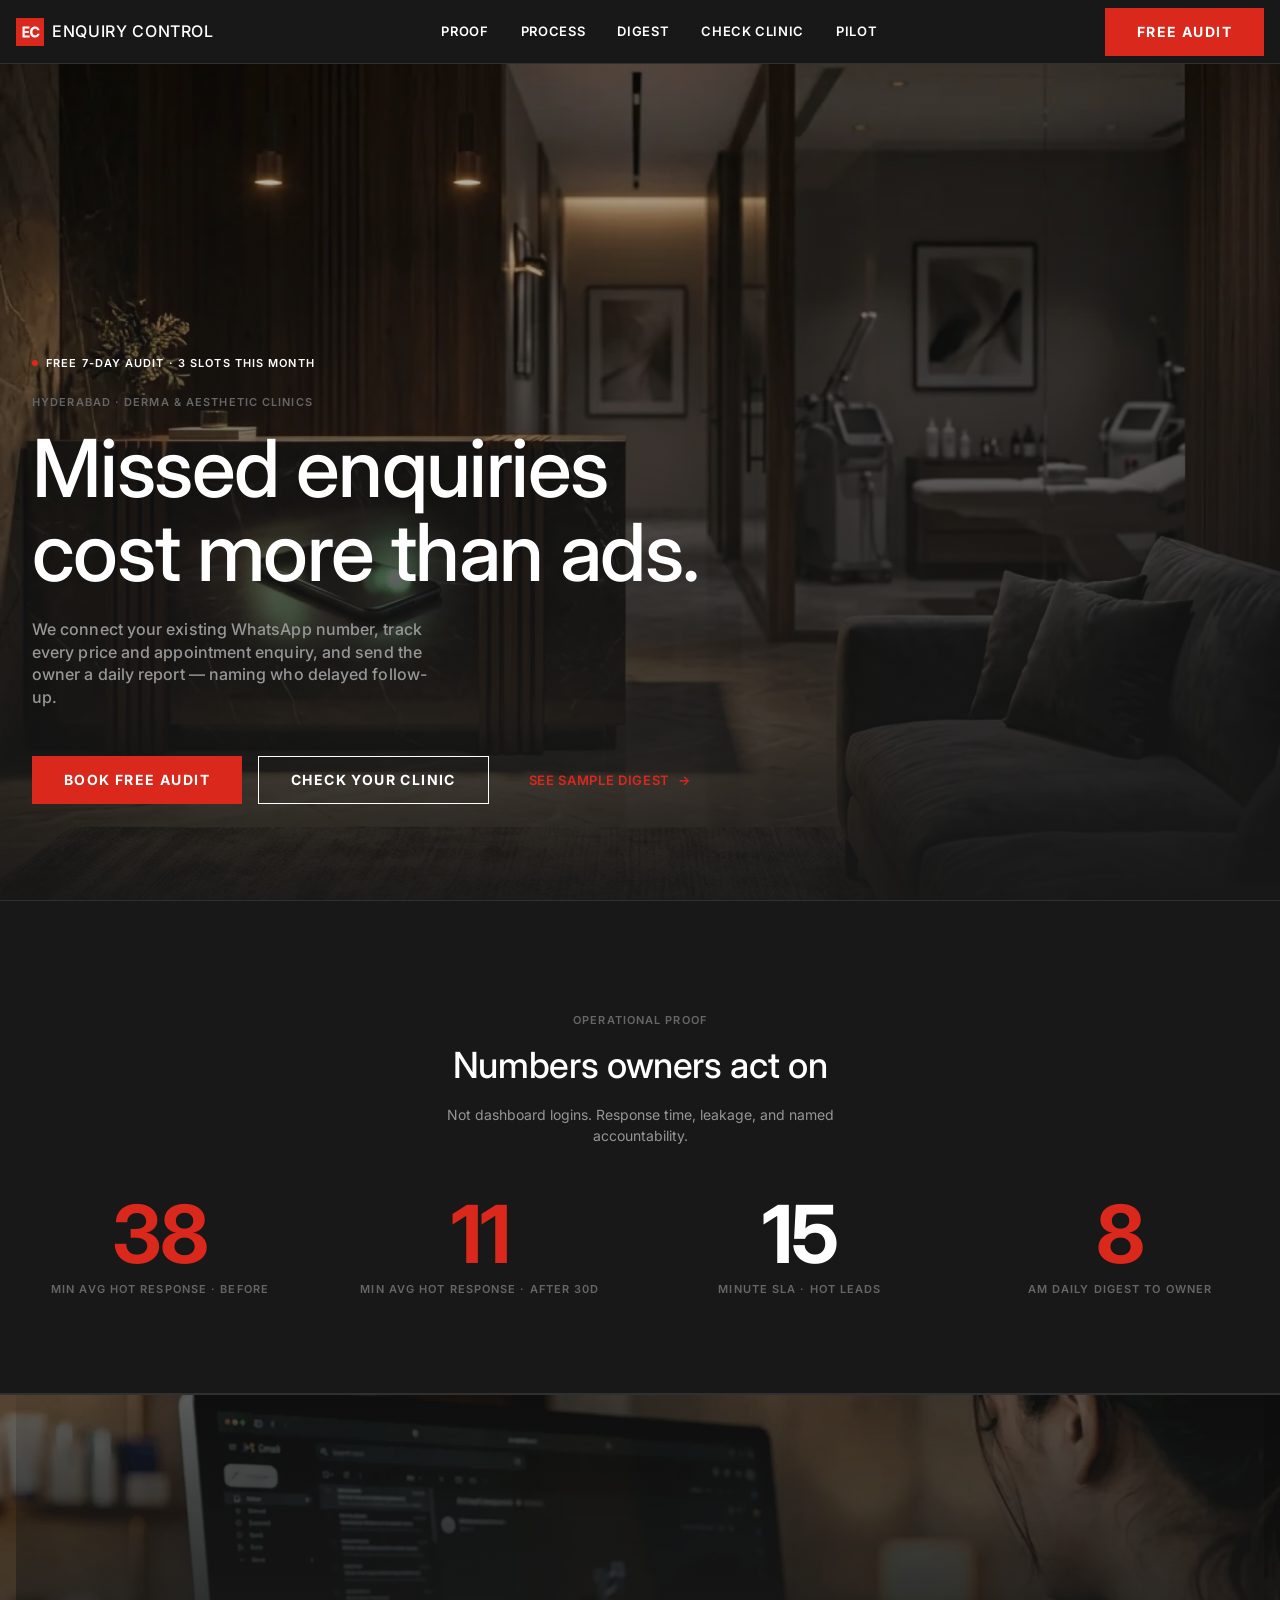
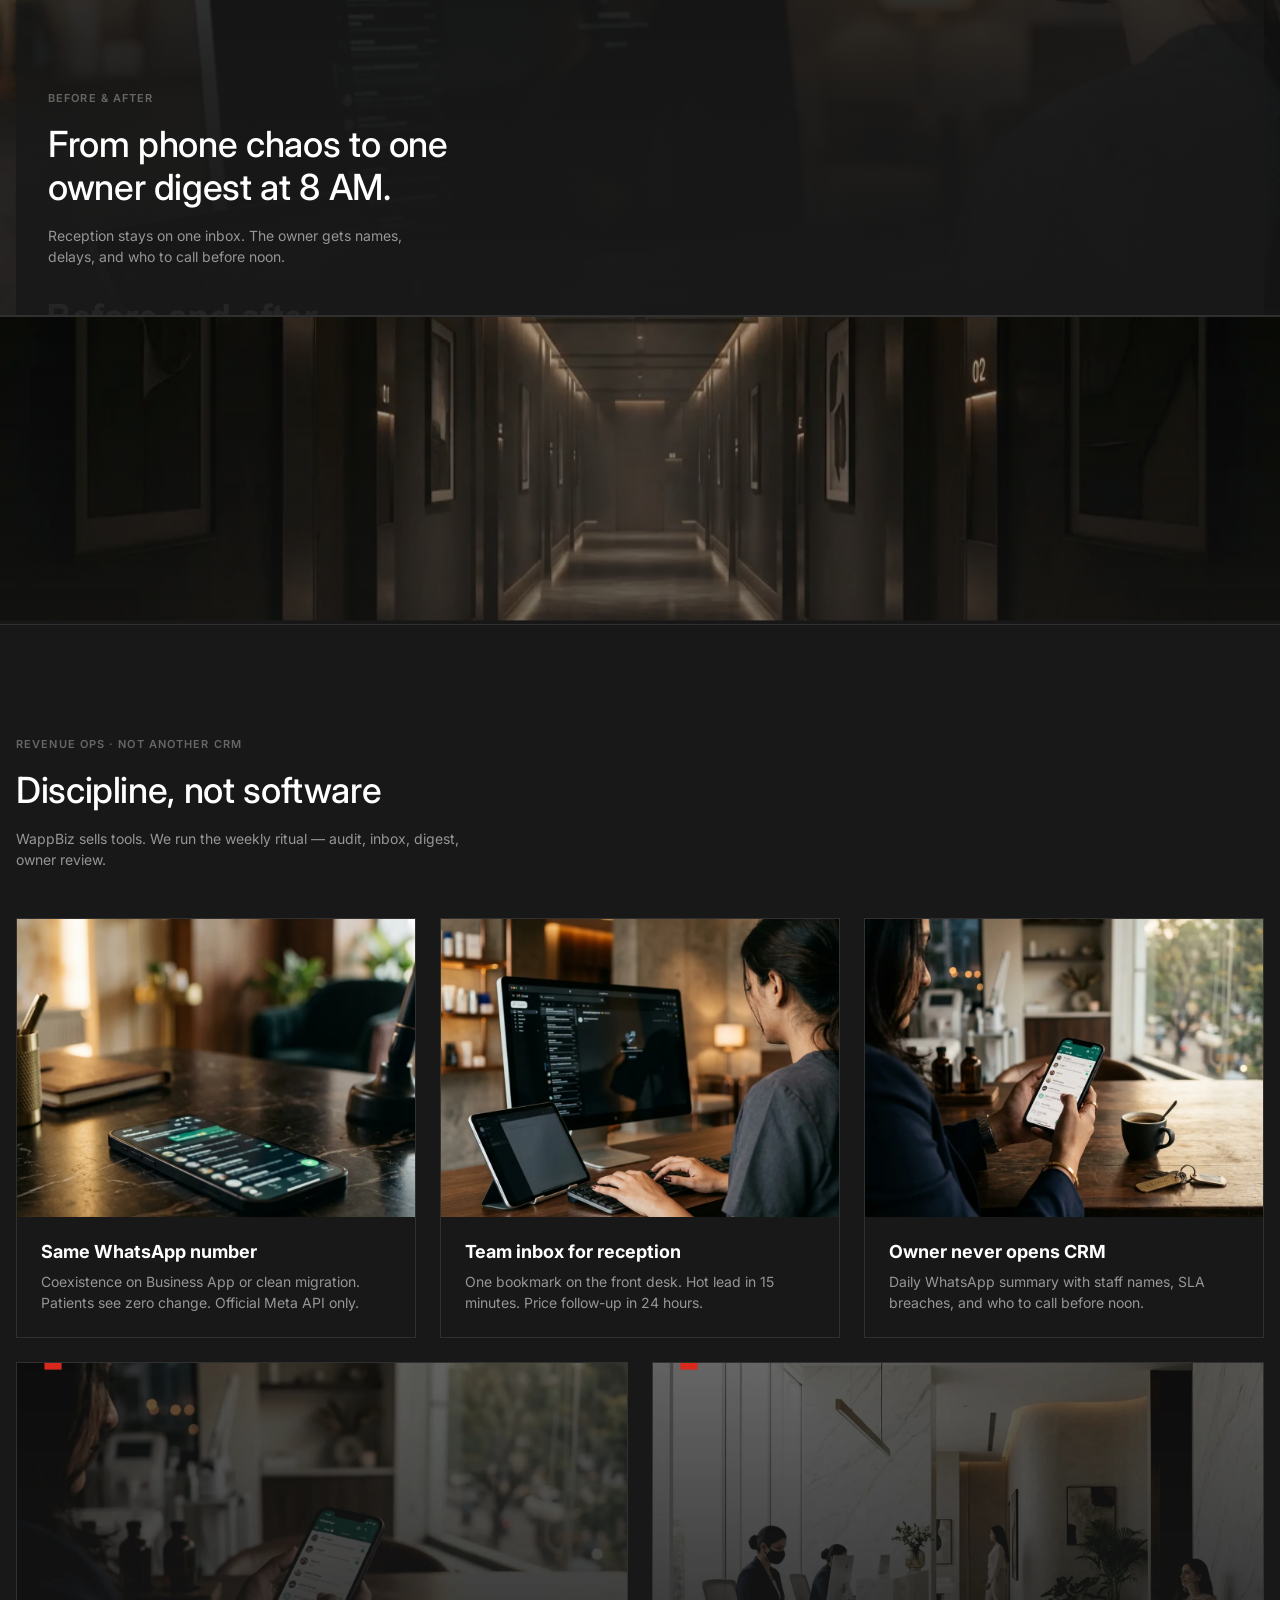
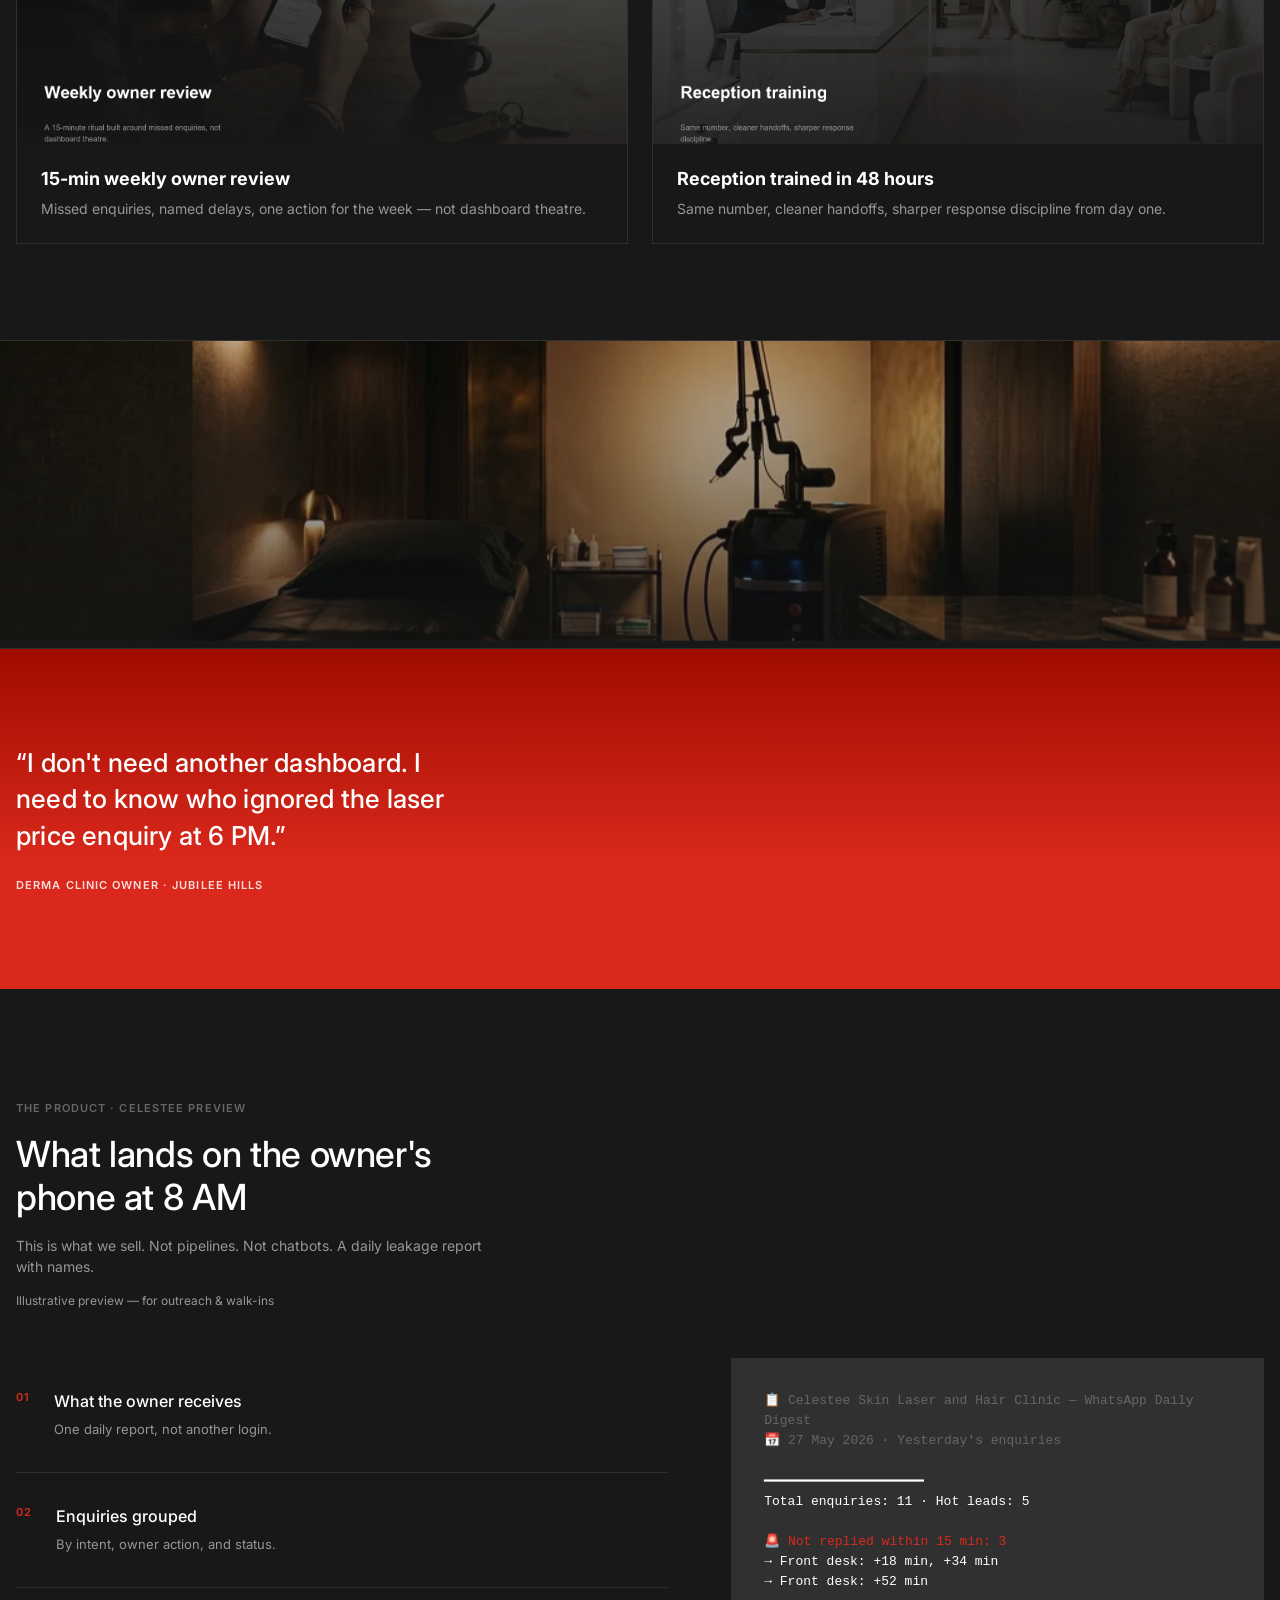
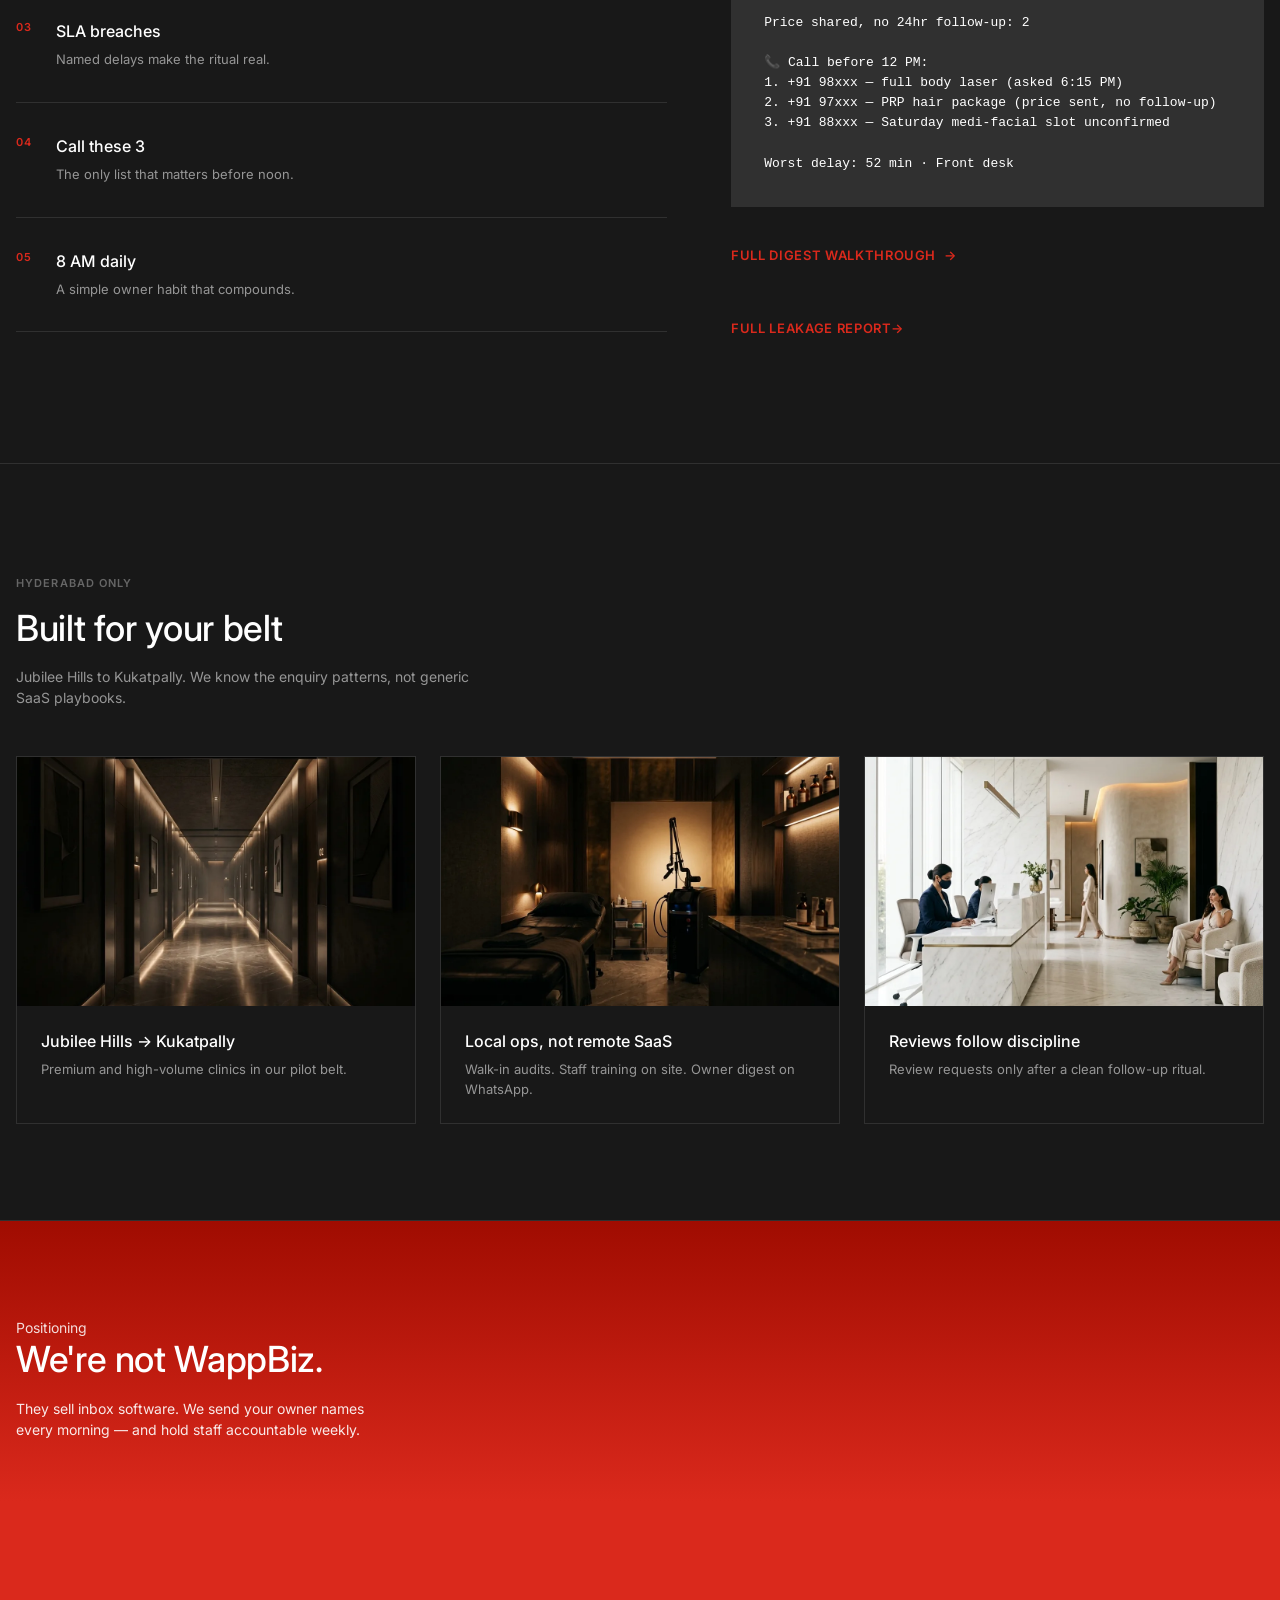
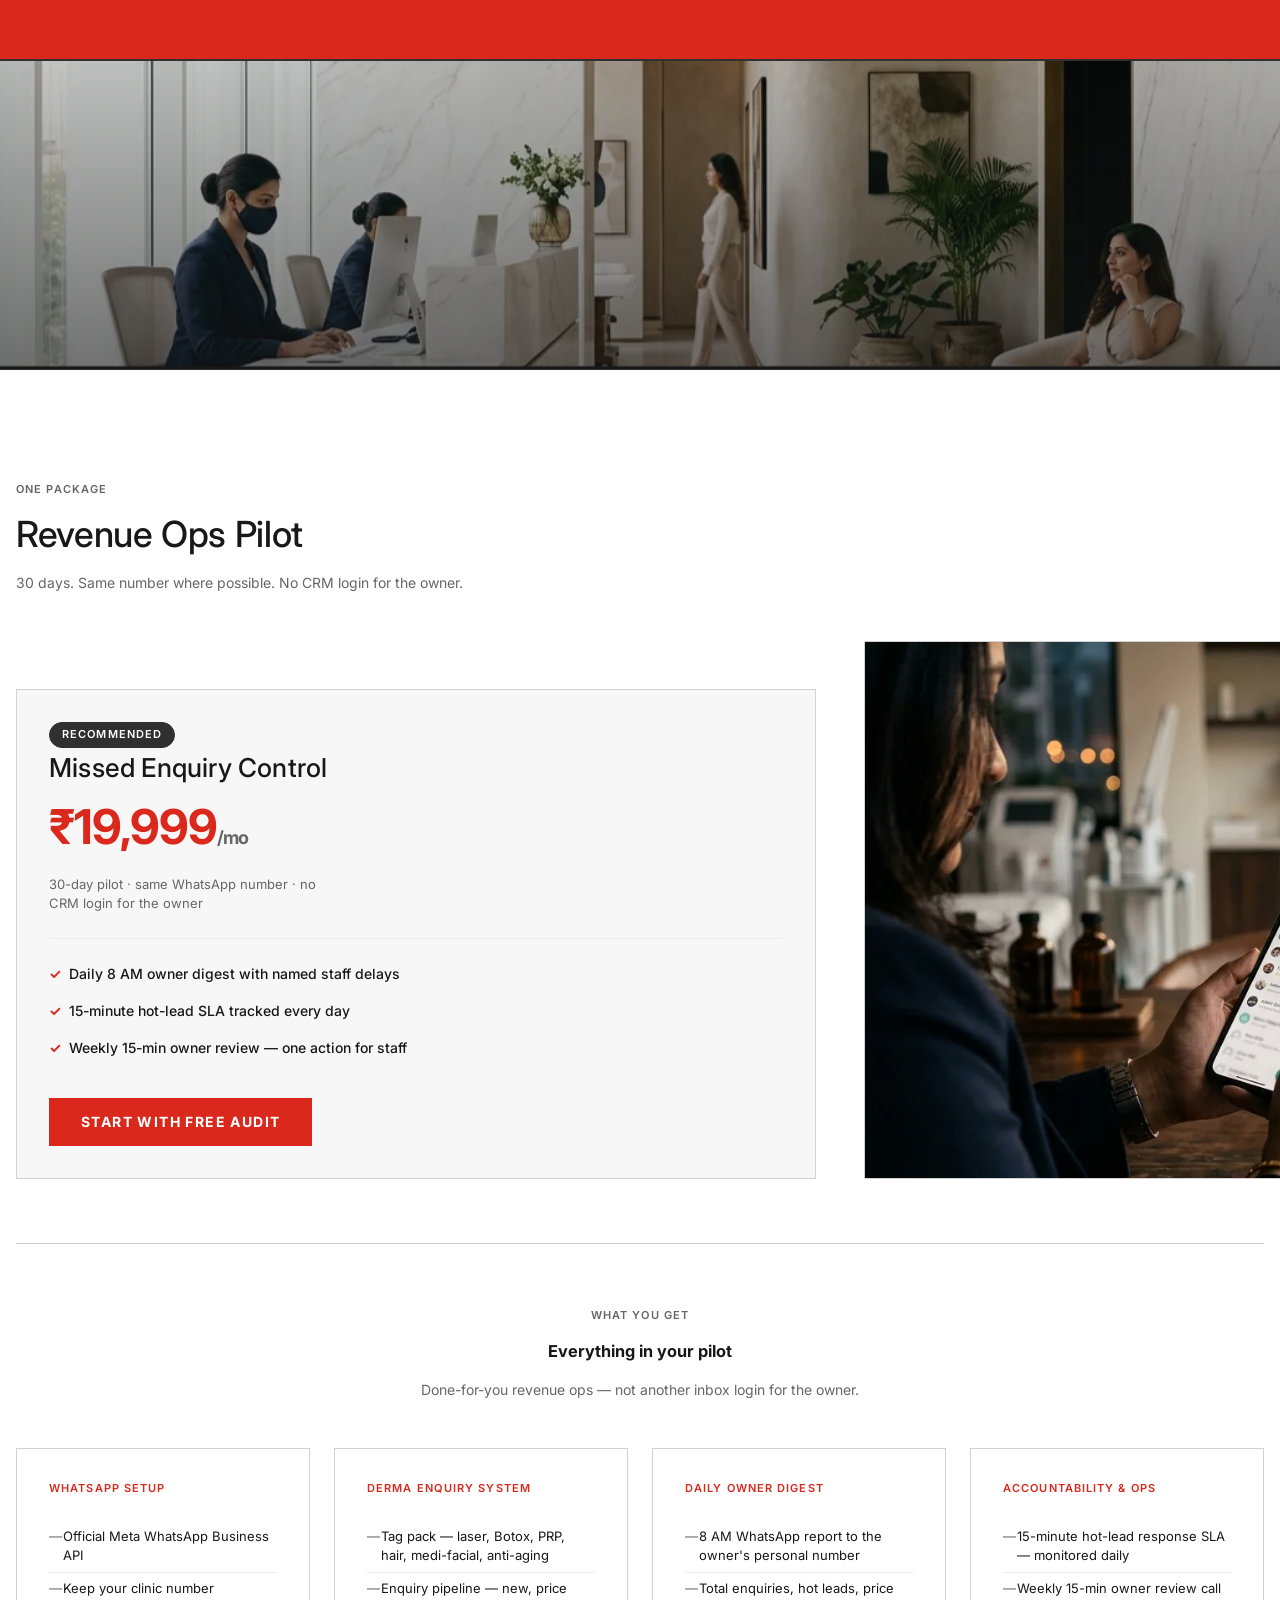
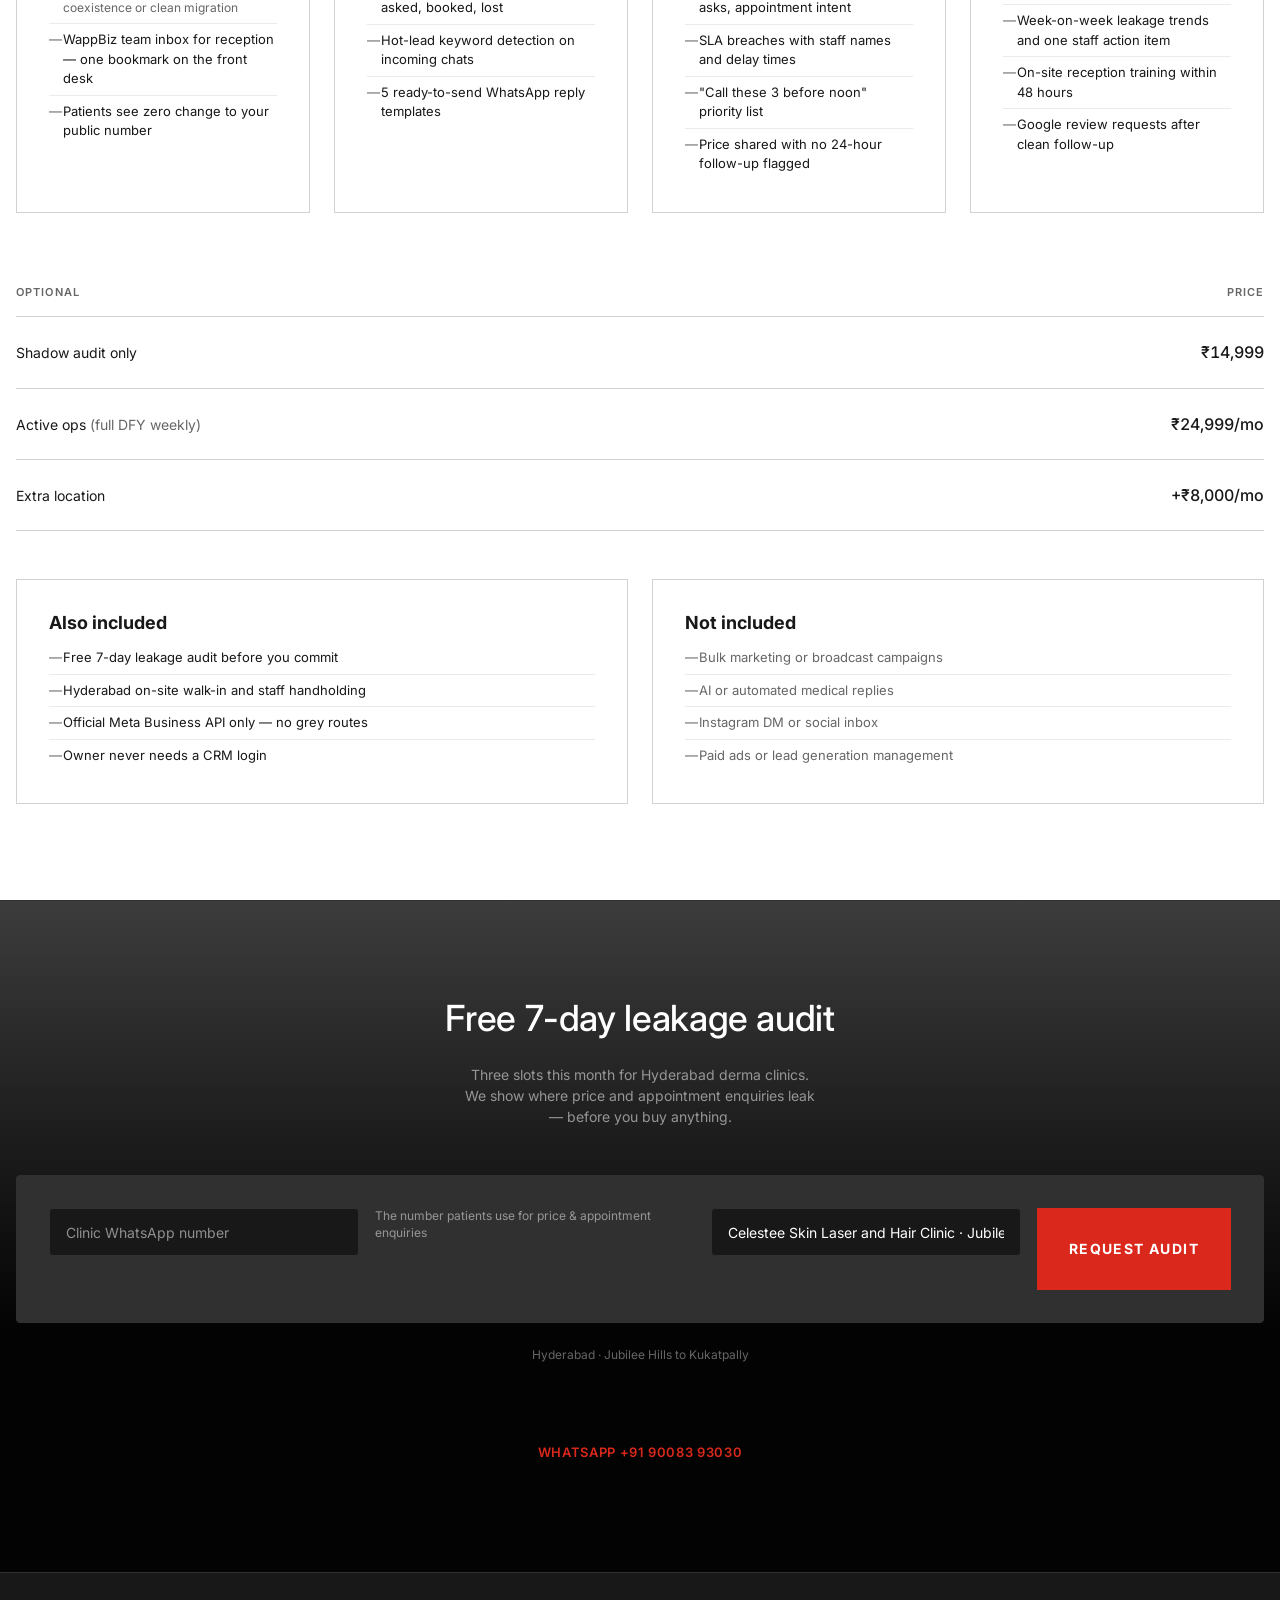
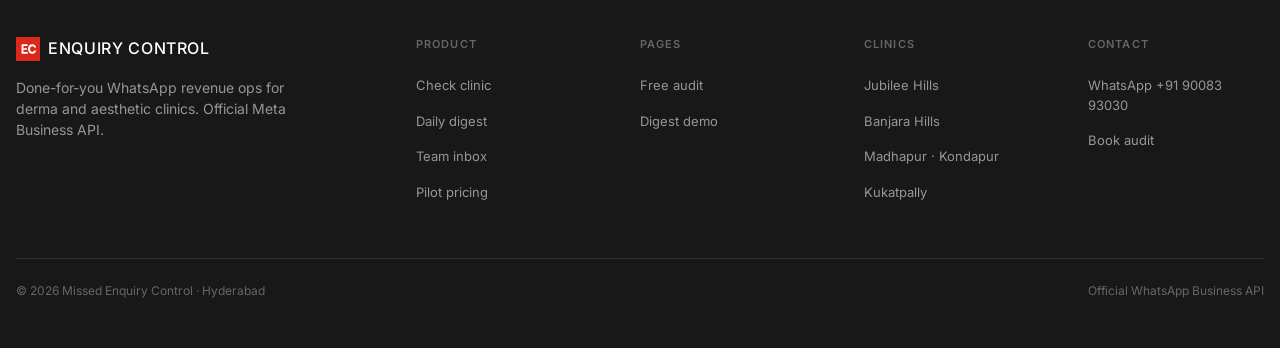
==== commit 8330e3dd: "Expand pricing with full pilot deliverables and USP breakdown Co-authored-by: Cursor <cursoragent@cu" ====
--- a/index.html
+++ b/index.html
@@ -338,20 +338,68 @@
               <span class="badge-pill">Recommended</span>
               <h3>Missed Enquiry Control</h3>
               <div class="price">₹19,999<span style="font-size: 18px; color: var(--color-muted)">/mo</span></div>
-              <ul>
-                <li>Meta WhatsApp API + team inbox setup</li>
-                <li>Derma tag pack, pipeline, keywords, 5 templates</li>
-                <li>Daily 8 AM digest to owner's WhatsApp</li>
-                <li>Weekly 15-min owner review</li>
-                <li>Reception training + review-request automation</li>
+              <p class="pricing-tagline">30-day pilot · same WhatsApp number · no CRM login for the owner</p>
+              <ul class="pricing-headline-usps">
+                <li>Daily 8 AM owner digest with named staff delays</li>
+                <li>15-minute hot-lead SLA tracked every day</li>
+                <li>Weekly 15-min owner review — one action for staff</li>
               </ul>
-              <a href="audit.html" class="button-primary">Start pilot</a>
+              <a href="audit.html" class="button-primary">Start with free audit</a>
             </div>
             <div class="pricing-visual" data-reveal data-reveal-delay="1">
               <img src="assets/web/features/ec-feature-owner-digest.webp" alt="" width="1600" height="1200"
                 loading="lazy" />
             </div>
           </div>
+
+          <div class="pricing-includes" data-reveal aria-labelledby="includes-title">
+            <div class="section-head section-head-centered">
+              <p class="eyebrow">What you get</p>
+              <h3 id="includes-title">Everything in your pilot</h3>
+              <p>Done-for-you revenue ops — not another inbox login for the owner.</p>
+            </div>
+            <div class="pricing-includes-grid">
+              <div class="pricing-include-group">
+                <h4>WhatsApp setup</h4>
+                <ul>
+                  <li>Official Meta WhatsApp Business API</li>
+                  <li>Keep your clinic number <span class="pricing-usp-note">coexistence or clean migration</span></li>
+                  <li>WappBiz team inbox for reception — one bookmark on the front desk</li>
+                  <li>Patients see zero change to your public number</li>
+                </ul>
+              </div>
+              <div class="pricing-include-group">
+                <h4>Derma enquiry system</h4>
+                <ul>
+                  <li>Tag pack — laser, Botox, PRP, hair, medi-facial, anti-aging</li>
+                  <li>Enquiry pipeline — new, price asked, booked, lost</li>
+                  <li>Hot-lead keyword detection on incoming chats</li>
+                  <li>5 ready-to-send WhatsApp reply templates</li>
+                </ul>
+              </div>
+              <div class="pricing-include-group">
+                <h4>Daily owner digest</h4>
+                <ul>
+                  <li>8 AM WhatsApp report to the owner's personal number</li>
+                  <li>Total enquiries, hot leads, price asks, appointment intent</li>
+                  <li>SLA breaches with staff names and delay times</li>
+                  <li>"Call these 3 before noon" priority list</li>
+                  <li>Price shared with no 24-hour follow-up flagged</li>
+                </ul>
+              </div>
+              <div class="pricing-include-group">
+                <h4>Accountability &amp; ops</h4>
+                <ul>
+                  <li>15-minute hot-lead response SLA — monitored daily</li>
+                  <li>Weekly 15-min owner review call</li>
+                  <li>Week-on-week leakage trends and one staff action item</li>
+                  <li>On-site reception training within 48 hours</li>
+                  <li>Google review requests after clean follow-up</li>
+                </ul>
+              </div>
+            </div>
+          </div>
+
           <table class="pricing-table" aria-label="Optional services" data-reveal>
             <colgroup>
               <col class="col-service" />
@@ -379,13 +427,23 @@
             </tbody>
           </table>
           <div class="check-grid">
-            <div class="feature-card-light" data-reveal>
-              <h3>Included</h3>
-              <p>Official API · SLA monitoring · staff accountability · Google review flow</p>
-            </div>
-            <div class="feature-card-light" data-reveal data-reveal-delay="1">
+            <div class="feature-card-light pricing-excludes" data-reveal>
+              <h3>Also included</h3>
+              <ul class="pricing-excludes-list">
+                <li>Free 7-day leakage audit before you commit</li>
+                <li>Hyderabad on-site walk-in and staff handholding</li>
+                <li>Official Meta Business API only — no grey routes</li>
+                <li>Owner never needs a CRM login</li>
+              </ul>
+            </div>
+            <div class="feature-card-light pricing-excludes pricing-excludes--muted" data-reveal data-reveal-delay="1">
               <h3>Not included</h3>
-              <p>Bulk campaigns · AI medical replies · Instagram DM · paid ads management</p>
+              <ul class="pricing-excludes-list">
+                <li>Bulk marketing or broadcast campaigns</li>
+                <li>AI or automated medical replies</li>
+                <li>Instagram DM or social inbox</li>
+                <li>Paid ads or lead generation management</li>
+              </ul>
             </div>
           </div>
         </div>
--- a/styles.css
+++ b/styles.css
@@ -659,6 +659,137 @@
 .pricing-highlight li::before {
   content: "—";
   margin-right: var(--spacing-xxs);
+  color: var(--color-muted);
+}
+
+.pricing-tagline {
+  font: var(--text-body-sm);
+  color: var(--color-muted);
+  margin-bottom: var(--spacing-sm);
+  max-width: 36ch;
+}
+
+.pricing-headline-usps {
+  list-style: none;
+  margin-bottom: var(--spacing-md);
+  padding-top: var(--spacing-xs);
+  border-top: 1px solid var(--color-hairline-soft);
+}
+
+.pricing-headline-usps li {
+  padding: var(--spacing-xxs) 0;
+  border-bottom: none;
+  font: var(--text-body-md);
+  font-weight: 500;
+  color: var(--color-body-on-light);
+}
+
+.pricing-headline-usps li::before {
+  content: "✓";
+  margin-right: var(--spacing-xxs);
+  color: var(--color-primary);
+  font-weight: 700;
+}
+
+.pricing-includes {
+  margin-top: var(--spacing-xl);
+  padding-top: var(--spacing-lg);
+  border-top: 1px solid var(--color-hairline-on-light);
+}
+
+.pricing-includes-grid {
+  display: grid;
+  gap: var(--spacing-md);
+  margin-top: var(--spacing-md);
+}
+
+@media (min-width: 640px) {
+  .pricing-includes-grid {
+    grid-template-columns: repeat(2, 1fr);
+  }
+}
+
+@media (min-width: 1024px) {
+  .pricing-includes-grid {
+    grid-template-columns: repeat(4, 1fr);
+    gap: var(--spacing-sm);
+  }
+}
+
+.pricing-include-group {
+  padding: var(--spacing-md);
+  border: 1px solid var(--color-hairline-on-light);
+  background: var(--color-canvas-light);
+  height: 100%;
+}
+
+.pricing-include-group h4 {
+  font: var(--text-caption-uppercase);
+  letter-spacing: var(--tracking-caption-uppercase);
+  text-transform: uppercase;
+  color: var(--color-primary);
+  margin-bottom: var(--spacing-sm);
+}
+
+.pricing-include-group ul {
+  list-style: none;
+}
+
+.pricing-include-group li {
+  position: relative;
+  padding: 6px 0 6px 1.1em;
+  font: var(--text-body-sm);
+  color: var(--color-body-on-light);
+  border-bottom: 1px solid var(--color-hairline-soft);
+}
+
+.pricing-include-group li:last-child {
+  border-bottom: none;
+}
+
+.pricing-include-group li::before {
+  content: "—";
+  position: absolute;
+  left: 0;
+  color: var(--color-muted);
+}
+
+.pricing-usp-note {
+  display: block;
+  font: var(--text-caption);
+  color: var(--color-muted);
+  margin-top: 2px;
+}
+
+.pricing-excludes h3 {
+  margin-bottom: var(--spacing-sm);
+}
+
+.pricing-excludes-list {
+  list-style: none;
+}
+
+.pricing-excludes-list li {
+  position: relative;
+  padding: 6px 0 6px 1.1em;
+  font: var(--text-body-sm);
+  color: var(--color-body-on-light);
+  border-bottom: 1px solid var(--color-hairline-soft);
+}
+
+.pricing-excludes-list li:last-child {
+  border-bottom: none;
+}
+
+.pricing-excludes-list li::before {
+  content: "—";
+  position: absolute;
+  left: 0;
+  color: var(--color-muted);
+}
+
+.pricing-excludes--muted h3,
+.pricing-excludes--muted li {
   color: var(--color-muted);
 }
 
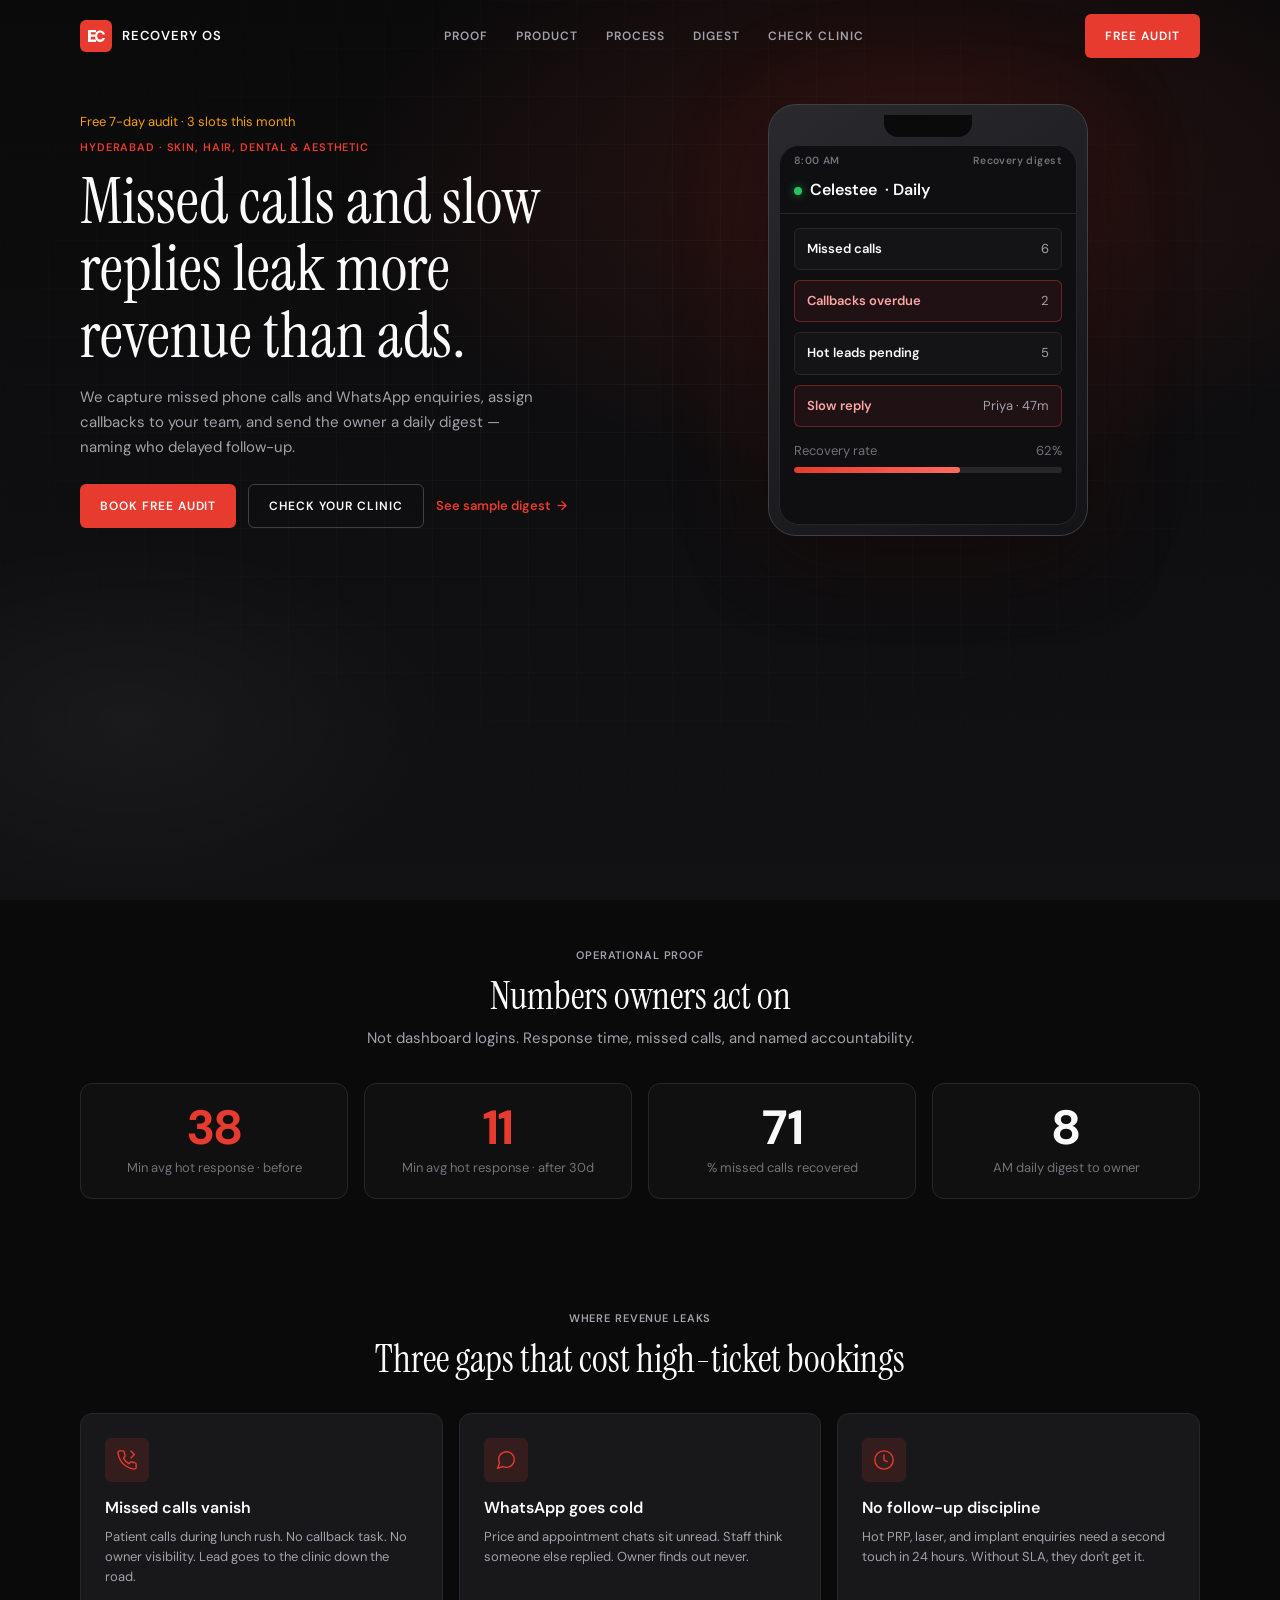
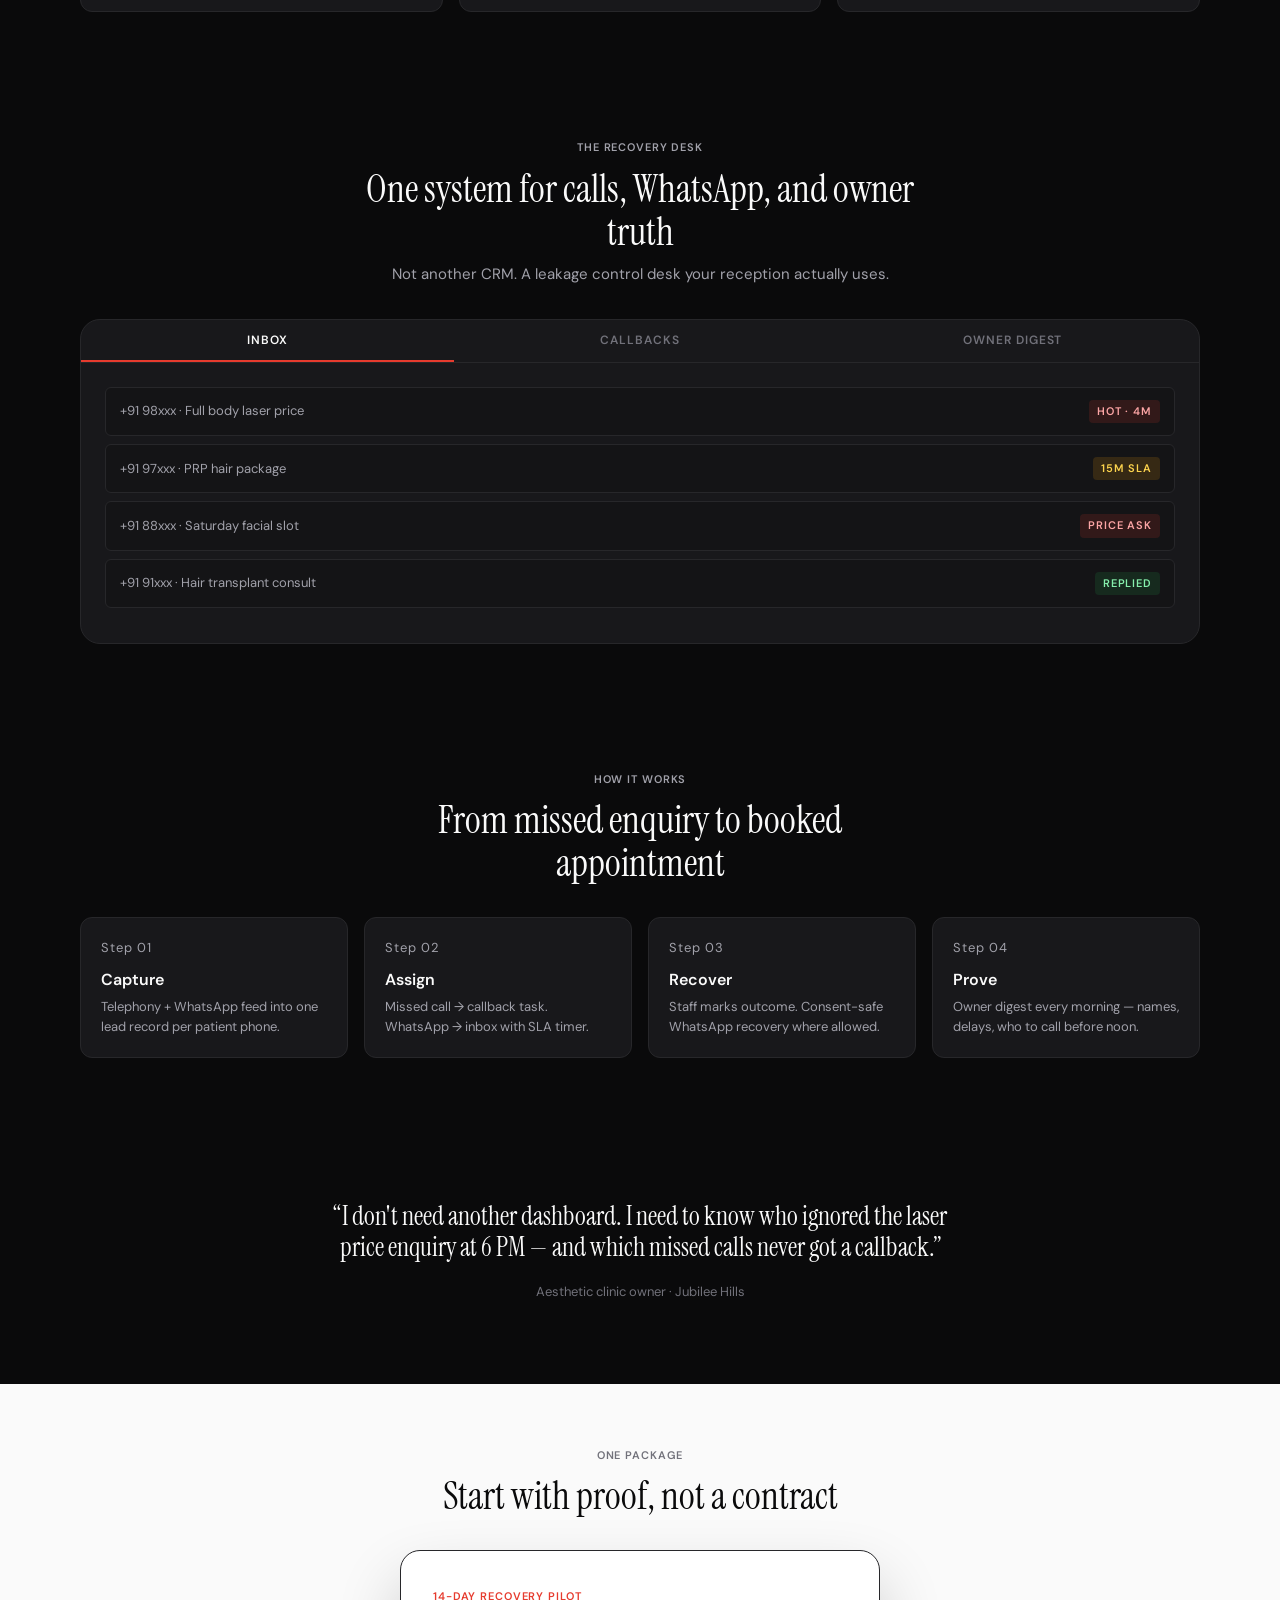
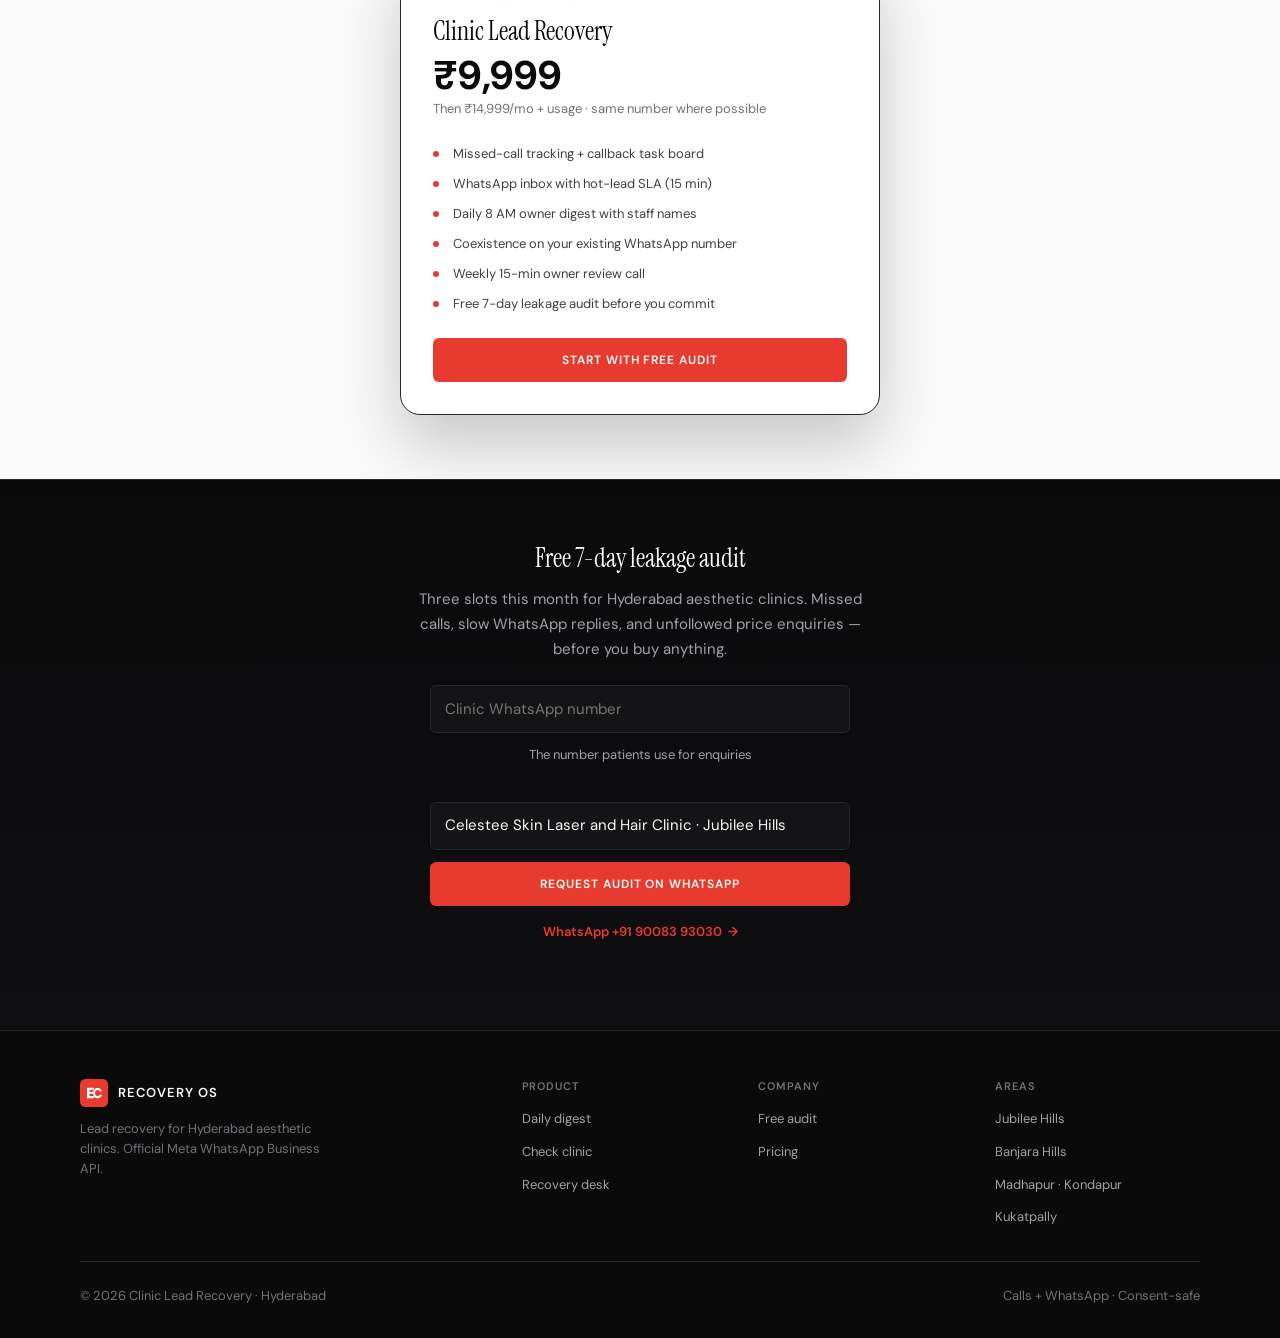
==== commit e81aada7: "Rebuild landing v3: code-first Clinic Lead Recovery site. Replace raster hero images with CSS mesh, " ====
--- a/index.html
+++ b/index.html
@@ -5,52 +5,46 @@
   <meta charset="UTF-8" />
   <meta name="viewport" content="width=device-width, initial-scale=1.0" />
   <meta name="description"
-    content="Missed Enquiry Control — daily WhatsApp accountability for derma and aesthetic clinics in Hyderabad. Free 7-day leakage audit." />
-  <meta property="og:title" content="Missed Enquiry Control · Hyderabad derma clinics" />
+    content="Clinic Lead Recovery OS — missed calls and WhatsApp accountability for aesthetic clinics in Hyderabad. Free 7-day leakage audit." />
+  <meta property="og:title" content="Clinic Lead Recovery · Hyderabad aesthetic clinics" />
   <meta property="og:description"
-    content="Daily WhatsApp accountability for derma and aesthetic clinics. Free 7-day leakage audit." />
+    content="Recover missed calls and WhatsApp enquiries. Daily owner digest with named staff delays." />
   <meta property="og:url" content="https://prasanthkuna.github.io/missed-enquiry-control/" />
   <meta property="og:image"
-    content="https://prasanthkuna.github.io/missed-enquiry-control/assets/web/social-meta/ec-social-og-share.jpg" />
+    content="https://prasanthkuna.github.io/missed-enquiry-control/assets/brand/og.svg" />
   <meta name="twitter:card" content="summary_large_image" />
-  <meta name="twitter:image"
-    content="https://prasanthkuna.github.io/missed-enquiry-control/assets/web/social-meta/ec-social-twitter.jpg" />
   <link rel="canonical" href="https://prasanthkuna.github.io/missed-enquiry-control/" />
-  <title>Missed Enquiry Control · Derma Clinics · Hyderabad</title>
-  <link rel="icon" type="image/png" sizes="512x512" href="assets/brand/ec-brand-favicon-512.png" />
-  <link rel="apple-touch-icon" href="assets/brand/ec-brand-apple-touch.png" />
+  <title>Clinic Lead Recovery · Hyderabad aesthetic clinics</title>
+  <link rel="icon" href="assets/brand/favicon.svg" type="image/svg+xml" />
   <link rel="preconnect" href="https://fonts.googleapis.com" />
   <link rel="preconnect" href="https://fonts.gstatic.com" crossorigin />
-  <link href="https://fonts.googleapis.com/css2?family=Inter:wght@400;500;600;700&display=swap" rel="stylesheet" />
+  <link
+    href="https://fonts.googleapis.com/css2?family=DM+Sans:ital,opsz,wght@0,9..40,400;0,9..40,500;0,9..40,600;0,9..40,700;1,9..40,400&family=Instrument+Serif:ital@0;1&display=swap"
+    rel="stylesheet" />
   <link rel="stylesheet" href="tokens.css" />
   <link rel="stylesheet" href="styles.css" />
+  <link rel="stylesheet" href="components.css" />
   <script>document.documentElement.classList.add("js");</script>
 </head>
 
 <body class="has-sticky-cta">
-  <header class="top-nav-on-dark">
-    <div class="container top-nav-inner">
-      <a href="index.html" class="brand-mark" aria-label="Missed Enquiry Control home">
-        <svg width="28" height="28" viewBox="0 0 28 28" fill="none" aria-hidden="true">
-          <rect width="28" height="28" fill="#da291c" />
-          <path d="M6.5 8.5h7v2h-4.8v2.5h4.1v2h-4.1v2.5h5v2h-7.2v-11z" fill="#fff" />
-          <path
-            d="M21.3 12.2c-.4-.9-1.1-1.5-2.2-1.5-1.6 0-2.7 1.3-2.7 3.3s1.1 3.3 2.7 3.3c1.1 0 1.9-.5 2.2-1.5h2.3c-.5 2.2-2.2 3.8-4.6 3.8-3 0-5-2.3-5-5.6s2-5.6 5-5.6c2.4 0 4.1 1.5 4.6 3.8h-2.3z"
-            fill="#fff" />
-        </svg>
-        <span>Enquiry Control</span>
+  <header class="site-header" id="site-header">
+    <div class="container header-inner">
+      <a href="index.html" class="brand" aria-label="Clinic Lead Recovery home">
+        <img src="assets/brand/logo.svg" width="32" height="32" alt="" />
+        <span>Recovery OS</span>
       </a>
       <nav aria-label="Primary">
         <ul class="nav-links">
           <li><a href="#proof">Proof</a></li>
+          <li><a href="#product">Product</a></li>
           <li><a href="#how">Process</a></li>
           <li><a href="digest.html">Digest</a></li>
           <li><a href="report.html">Check clinic</a></li>
-          <li><a href="#pricing">Pilot</a></li>
         </ul>
       </nav>
       <div class="nav-actions">
-        <a href="audit.html" class="button-primary">Free audit</a>
+        <a href="audit.html" class="btn-primary">Free audit</a>
         <button type="button" class="nav-toggle" aria-label="Open menu" aria-expanded="false" id="nav-toggle">
           <span></span><span></span><span></span>
         </button>
@@ -60,492 +54,287 @@
 
   <div class="mobile-menu" id="mobile-menu" hidden>
     <a href="#proof">Proof</a>
+    <a href="#product">Product</a>
     <a href="#how">Process</a>
     <a href="digest.html">Digest</a>
     <a href="report.html">Check clinic</a>
-    <a href="#pricing">Pilot</a>
     <a href="audit.html">Free audit</a>
   </div>
 
-  <div class="sticky-cta-bar" id="sticky-cta">
-    <a href="audit.html" class="button-primary">Book free audit</a>
+  <div class="sticky-cta" id="sticky-cta">
+    <a href="audit.html" class="btn-primary">Book free audit</a>
   </div>
 
   <main>
-    <section class="hero-band-cinema" aria-labelledby="hero-title">
-      <div class="hero-photo">
-        <picture>
-          <source media="(max-width: 640px)" srcset="assets/web/hero/ec-hero-home-cinema-mobile.webp" />
-          <img src="assets/web/hero/ec-hero-home-cinema-desktop.webp" alt="" width="2560" height="1440"
-            fetchpriority="high" />
-        </picture>
-      </div>
-      <div class="hero-content">
-        <p class="hero-urgency">Free 7-day audit · 3 slots this month</p>
-        <p class="hero-eyebrow">Hyderabad · Derma &amp; aesthetic clinics</p>
-        <h1 id="hero-title">Missed enquiries cost more than ads.</h1>
-        <p class="hero-lead">
-          We connect your existing WhatsApp number, track every price and appointment
-          enquiry, and send the owner a daily report — naming who delayed follow-up.
-        </p>
-        <div class="hero-ctas">
-          <a href="audit.html" class="button-primary">Book free audit</a>
-          <a href="report.html?demo=1" class="button-outline-on-dark">Check your clinic</a>
-          <a href="digest.html" class="link-arrow" style="margin-left: var(--spacing-sm);">See sample digest</a>
-        </div>
-      </div>
-    </section>
-
-    <section class="spec-band" id="proof" aria-labelledby="proof-title">
-      <div class="container">
-        <div class="section-head section-head-centered" data-reveal>
+    <section class="hero" aria-labelledby="hero-title">
+      <div class="hero-mesh" aria-hidden="true"></div>
+      <div class="hero-grid" aria-hidden="true"></div>
+      <div class="container hero-layout">
+        <div class="hero-copy" data-reveal>
+          <p class="hero-urgency">Free 7-day audit · 3 slots this month</p>
+          <p class="eyebrow">Hyderabad · Skin, hair, dental &amp; aesthetic</p>
+          <h1 id="hero-title">Missed calls and slow replies leak more revenue than ads.</h1>
+          <p class="hero-lead">
+            We capture missed phone calls and WhatsApp enquiries, assign callbacks to your team,
+            and send the owner a daily digest — naming who delayed follow-up.
+          </p>
+          <div class="hero-ctas">
+            <a href="audit.html" class="btn-primary">Book free audit</a>
+            <a href="report.html?demo=1" class="btn-outline">Check your clinic</a>
+            <a href="digest.html" class="link-arrow">See sample digest</a>
+          </div>
+        </div>
+        <div class="phone-frame" data-reveal data-reveal-delay="1" aria-label="Sample owner recovery digest">
+          <div class="phone-notch" aria-hidden="true"></div>
+          <div class="phone-screen">
+            <div class="phone-status"><span>8:00 AM</span><span>Recovery digest</span></div>
+            <div class="phone-app-header"><span class="dot"></span> <span data-clinic-short>Celestee</span> · Daily</div>
+            <div class="phone-metrics">
+              <div class="metric-row"><strong>Missed calls</strong><span>6</span></div>
+              <div class="metric-row is-alert"><strong>Callbacks overdue</strong><span>2</span></div>
+              <div class="metric-row"><strong>Hot leads pending</strong><span>5</span></div>
+              <div class="metric-row is-alert"><strong>Slow reply</strong><span>Priya · 47m</span></div>
+            </div>
+            <div class="progress-block">
+              <div class="progress-label"><span>Recovery rate</span><span>62%</span></div>
+              <div class="progress-bar"><div class="progress-fill"></div></div>
+            </div>
+          </div>
+        </div>
+      </div>
+    </section>
+
+    <section class="section section--tight" id="proof" aria-labelledby="proof-title">
+      <div class="container">
+        <div class="section-head centered" data-reveal>
           <p class="eyebrow">Operational proof</p>
           <h2 id="proof-title">Numbers owners act on</h2>
-          <p>Not dashboard logins. Response time, leakage, and named accountability.</p>
-        </div>
-        <div class="spec-grid spec-grid-centered" data-reveal data-reveal-delay="1">
-          <div class="spec-cell">
+          <p>Not dashboard logins. Response time, missed calls, and named accountability.</p>
+        </div>
+        <div class="stat-grid" data-reveal data-reveal-delay="1">
+          <div class="stat-cell">
             <div class="value accent" data-clinic-proof-before>38</div>
             <div class="label">Min avg hot response · before</div>
           </div>
-          <div class="spec-cell">
+          <div class="stat-cell">
             <div class="value accent"><span data-count-to="11">0</span></div>
             <div class="label">Min avg hot response · after 30d</div>
           </div>
-          <div class="spec-cell">
-            <div class="value" data-clinic-proof-sla>15</div>
-            <div class="label">Minute SLA · hot leads</div>
-          </div>
-          <div class="spec-cell">
-            <div class="value accent" data-clinic-proof-hour>8</div>
+          <div class="stat-cell">
+            <div class="value" data-clinic-proof-missed>71</div>
+            <div class="label">% missed calls recovered</div>
+          </div>
+          <div class="stat-cell">
+            <div class="value" data-clinic-proof-hour>8</div>
             <div class="label">AM daily digest to owner</div>
           </div>
         </div>
       </div>
     </section>
 
-    <section class="editorial-split" aria-labelledby="transform-title">
-      <img src="assets/web/features/ec-split-before-after.webp" alt="" width="2000" height="1200" loading="lazy" />
-      <div class="editorial-split-overlay container">
-        <div data-reveal>
-          <p class="eyebrow">Before &amp; after</p>
-          <h2 id="transform-title">From phone chaos to one owner digest at 8 AM.</h2>
-          <p>Reception stays on one inbox. The owner gets names, delays, and who to call before noon.</p>
-        </div>
-      </div>
-    </section>
-
-    <div class="band-cinema-wide" data-parallax aria-hidden="true">
-      <img src="assets/web/bands/ec-band-clinic-corridor.webp" alt="" width="2560" height="900" loading="lazy" />
-    </div>
-
-    <section class="band-dark" id="how" aria-labelledby="how-title">
-      <div class="container">
-        <div class="section-head" data-reveal>
-          <p class="eyebrow">Revenue ops · not another CRM</p>
-          <h2 id="how-title">Discipline, not software</h2>
-          <p>WappBiz sells tools. We run the weekly ritual — audit, inbox, digest, owner review.</p>
-        </div>
-        <div class="feature-grid cols-3">
-          <article class="feature-card-photo" data-reveal>
-            <div class="card-image">
-              <img src="assets/web/features/ec-feature-same-number.webp" alt="" width="1600" height="1200"
-                loading="lazy" />
-            </div>
-            <div class="card-body">
-              <h3>Same WhatsApp number</h3>
-              <p>Coexistence on Business App or clean migration. Patients see zero change. Official Meta API only.</p>
-            </div>
-          </article>
-          <article class="feature-card-photo" data-reveal data-reveal-delay="1">
-            <div class="card-image">
-              <img src="assets/web/features/ec-feature-team-inbox.webp" alt="" width="1600" height="1200"
-                loading="lazy" />
-            </div>
-            <div class="card-body">
-              <h3>Team inbox for reception</h3>
-              <p>One bookmark on the front desk. Hot lead in 15 minutes. Price follow-up in 24 hours.</p>
-            </div>
-          </article>
-          <article class="feature-card-photo" data-reveal data-reveal-delay="2">
-            <div class="card-image">
-              <img src="assets/web/features/ec-feature-owner-digest.webp" alt="" width="1600" height="1200"
-                loading="lazy" />
-            </div>
-            <div class="card-body">
-              <h3>Owner never opens CRM</h3>
-              <p>Daily WhatsApp summary with staff names, SLA breaches, and who to call before noon.</p>
-            </div>
-          </article>
-        </div>
-        <div class="feature-grid cols-2-wide">
-          <article class="feature-card-photo feature-card-wide" data-reveal>
-            <div class="card-image">
-              <img src="assets/web/features/ec-owner-weekly-call.webp" alt="" width="1600" height="1200"
-                loading="lazy" />
-            </div>
-            <div class="card-body">
-              <h3>15-min weekly owner review</h3>
-              <p>Missed enquiries, named delays, one action for the week — not dashboard theatre.</p>
-            </div>
-          </article>
-          <article class="feature-card-photo feature-card-wide" data-reveal data-reveal-delay="1">
-            <div class="card-image">
-              <img src="assets/web/features/ec-staff-training.webp" alt="" width="1600" height="1200" loading="lazy" />
-            </div>
-            <div class="card-body">
-              <h3>Reception trained in 48 hours</h3>
-              <p>Same number, cleaner handoffs, sharper response discipline from day one.</p>
-            </div>
-          </article>
-        </div>
-      </div>
-    </section>
-
-    <div class="band-cinema-wide" data-parallax aria-hidden="true">
-      <img src="assets/web/bands/ec-band-laser-suite.webp" alt="" width="2560" height="900" loading="lazy" />
-    </div>
-
-    <section class="livery-band" aria-label="Owner quote">
-      <div class="container">
-        <blockquote data-reveal>
-          “I don't need another dashboard. I need to know who ignored the laser price enquiry at 6 PM.”
-          <cite>Derma clinic owner · Jubilee Hills</cite>
-        </blockquote>
-      </div>
-    </section>
-
-    <section class="band-dark" id="digest" aria-labelledby="digest-title">
-      <div class="container">
-        <div class="section-head" data-reveal>
-          <p class="eyebrow">The product · <span data-clinic-short>Celestee</span> preview</p>
-          <h2 id="digest-title">What lands on the owner's phone at 8 AM</h2>
-          <p>This is what we sell. Not pipelines. Not chatbots. A daily leakage report with names.</p>
-          <p class="report-mode-badge" data-clinic-mode hidden></p>
-        </div>
-        <div class="digest-block">
-          <ol class="digest-steps" data-reveal>
-            <li>
-              <div>
-                <strong>What the owner receives</strong>
-                <span>One daily report, not another login.</span>
-              </div>
-            </li>
-            <li>
-              <div>
-                <strong>Enquiries grouped</strong>
-                <span>By intent, owner action, and status.</span>
-              </div>
-            </li>
-            <li>
-              <div>
-                <strong>SLA breaches</strong>
-                <span>Named delays make the ritual real.</span>
-              </div>
-            </li>
-            <li>
-              <div>
-                <strong>Call these 3</strong>
-                <span>The only list that matters before noon.</span>
-              </div>
-            </li>
-            <li>
-              <div>
-                <strong>8 AM daily</strong>
-                <span>A simple owner habit that compounds.</span>
-              </div>
-            </li>
-          </ol>
-          <div class="digest-side" data-reveal data-reveal-delay="1">
-            <div class="digest-preview" aria-label="Sample daily digest message" data-clinic-digest="compact">
-              Loading preview…
-            </div>
-            <a href="digest.html" class="link-arrow">Full digest walkthrough</a>
-            <a href="report.html?demo=1" class="link-arrow">Full leakage report</a>
-          </div>
-        </div>
-      </div>
-    </section>
-
-    <section class="trust-strip" aria-labelledby="trust-title">
-      <div class="container">
-        <div class="section-head" data-reveal>
-          <p class="eyebrow">Hyderabad only</p>
-          <h2 id="trust-title">Built for your belt</h2>
-          <p>Jubilee Hills to Kukatpally. We know the enquiry patterns, not generic SaaS playbooks.</p>
-        </div>
-        <div class="trust-grid">
-          <article class="trust-card" data-reveal>
-            <div class="trust-card-image">
-              <img src="assets/web/bands/ec-band-clinic-corridor.webp" alt="" width="2560" height="900"
-                loading="lazy" />
-            </div>
-            <div class="trust-card-body">
-              <h3>Jubilee Hills → Kukatpally</h3>
-              <p>Premium and high-volume clinics in our pilot belt.</p>
-            </div>
-          </article>
-          <article class="trust-card" data-reveal data-reveal-delay="1">
-            <div class="trust-card-image">
-              <img src="assets/web/bands/ec-band-laser-suite.webp" alt="" width="2560" height="900"
-                loading="lazy" />
-            </div>
-            <div class="trust-card-body">
-              <h3>Local ops, not remote SaaS</h3>
-              <p>Walk-in audits. Staff training on site. Owner digest on WhatsApp.</p>
-            </div>
-          </article>
-          <article class="trust-card" data-reveal data-reveal-delay="2">
-            <div class="trust-card-image">
-              <img src="assets/web/bands/ec-band-light-reception.webp" alt="" width="2560" height="900"
-                loading="lazy" />
-            </div>
-            <div class="trust-card-body">
-              <h3>Reviews follow discipline</h3>
-              <p>Review requests only after a clean follow-up ritual.</p>
-            </div>
-          </article>
-        </div>
-      </div>
-    </section>
-
-    <section class="livery-band position-band" aria-labelledby="position-title">
-      <div class="container">
-        <div data-reveal>
-          <p class="eyebrow" style="opacity: 0.85">Positioning</p>
-          <h2 id="position-title">We're not WappBiz.</h2>
-          <p style="max-width: 42ch; margin-top: var(--spacing-xs); opacity: 0.9">
-            They sell inbox software. We send your owner names every morning — and hold staff accountable weekly.
-          </p>
-        </div>
-      </div>
-    </section>
-
-    <div class="band-cinema-wide" data-parallax aria-hidden="true">
-      <img src="assets/web/bands/ec-band-light-reception.webp" alt="" width="2560" height="900" loading="lazy" />
-    </div>
-
-    <div class="pricing-band-wrap">
-      <section class="hero-band-light" id="pricing" aria-labelledby="pricing-title">
-        <div class="container">
-          <div class="section-head" data-reveal>
-            <p class="eyebrow">One package</p>
-            <h2 id="pricing-title">Revenue Ops Pilot</h2>
-            <p>30 days. Same number where possible. No CRM login for the owner.</p>
-          </div>
-          <div class="pricing-split">
-            <div class="pricing-highlight" data-reveal>
-              <span class="badge-pill">Recommended</span>
-              <h3>Missed Enquiry Control</h3>
-              <div class="price">₹19,999<span style="font-size: 18px; color: var(--color-muted)">/mo</span></div>
-              <p class="pricing-tagline">30-day pilot · same WhatsApp number · no CRM login for the owner</p>
-              <ul class="pricing-headline-usps">
-                <li>Daily 8 AM owner digest with named staff delays</li>
-                <li>15-minute hot-lead SLA tracked every day</li>
-                <li>Weekly 15-min owner review — one action for staff</li>
-              </ul>
-              <a href="audit.html" class="button-primary">Start with free audit</a>
-            </div>
-            <div class="pricing-visual" data-reveal data-reveal-delay="1">
-              <img src="assets/web/features/ec-feature-owner-digest.webp" alt="" width="1600" height="1200"
-                loading="lazy" />
-            </div>
-          </div>
-
-          <div class="pricing-includes" data-reveal aria-labelledby="includes-title">
-            <div class="section-head section-head-centered">
-              <p class="eyebrow">What you get</p>
-              <h3 id="includes-title">Everything in your pilot</h3>
-              <p>Done-for-you revenue ops — not another inbox login for the owner.</p>
-            </div>
-            <div class="pricing-includes-grid">
-              <div class="pricing-include-group">
-                <h4>WhatsApp setup</h4>
-                <ul>
-                  <li>Official Meta WhatsApp Business API</li>
-                  <li>Keep your clinic number <span class="pricing-usp-note">coexistence or clean migration</span></li>
-                  <li>WappBiz team inbox for reception — one bookmark on the front desk</li>
-                  <li>Patients see zero change to your public number</li>
-                </ul>
-              </div>
-              <div class="pricing-include-group">
-                <h4>Derma enquiry system</h4>
-                <ul>
-                  <li>Tag pack — laser, Botox, PRP, hair, medi-facial, anti-aging</li>
-                  <li>Enquiry pipeline — new, price asked, booked, lost</li>
-                  <li>Hot-lead keyword detection on incoming chats</li>
-                  <li>5 ready-to-send WhatsApp reply templates</li>
-                </ul>
-              </div>
-              <div class="pricing-include-group">
-                <h4>Daily owner digest</h4>
-                <ul>
-                  <li>8 AM WhatsApp report to the owner's personal number</li>
-                  <li>Total enquiries, hot leads, price asks, appointment intent</li>
-                  <li>SLA breaches with staff names and delay times</li>
-                  <li>"Call these 3 before noon" priority list</li>
-                  <li>Price shared with no 24-hour follow-up flagged</li>
-                </ul>
-              </div>
-              <div class="pricing-include-group">
-                <h4>Accountability &amp; ops</h4>
-                <ul>
-                  <li>15-minute hot-lead response SLA — monitored daily</li>
-                  <li>Weekly 15-min owner review call</li>
-                  <li>Week-on-week leakage trends and one staff action item</li>
-                  <li>On-site reception training within 48 hours</li>
-                  <li>Google review requests after clean follow-up</li>
-                </ul>
-              </div>
-            </div>
-          </div>
-
-          <table class="pricing-table" aria-label="Optional services" data-reveal>
-            <colgroup>
-              <col class="col-service" />
-              <col class="col-price" />
-            </colgroup>
-            <thead>
-              <tr>
-                <th scope="col">Optional</th>
-                <th scope="col">Price</th>
-              </tr>
-            </thead>
-            <tbody>
-              <tr>
-                <td>Shadow audit only</td>
-                <td><span class="pricing-amount">₹14,999</span></td>
-              </tr>
-              <tr>
-                <td>Active ops <span class="pricing-note">(full DFY weekly)</span></td>
-                <td><span class="pricing-amount">₹24,999/mo</span></td>
-              </tr>
-              <tr>
-                <td>Extra location</td>
-                <td><span class="pricing-amount">+₹8,000/mo</span></td>
-              </tr>
-            </tbody>
-          </table>
-          <div class="check-grid">
-            <div class="feature-card-light pricing-excludes" data-reveal>
-              <h3>Also included</h3>
-              <ul class="pricing-excludes-list">
-                <li>Free 7-day leakage audit before you commit</li>
-                <li>Hyderabad on-site walk-in and staff handholding</li>
-                <li>Official Meta Business API only — no grey routes</li>
-                <li>Owner never needs a CRM login</li>
-              </ul>
-            </div>
-            <div class="feature-card-light pricing-excludes pricing-excludes--muted" data-reveal data-reveal-delay="1">
-              <h3>Not included</h3>
-              <ul class="pricing-excludes-list">
-                <li>Bulk marketing or broadcast campaigns</li>
-                <li>AI or automated medical replies</li>
-                <li>Instagram DM or social inbox</li>
-                <li>Paid ads or lead generation management</li>
-              </ul>
-            </div>
-          </div>
-        </div>
-      </section>
-    </div>
-
-    <section class="cta-band-dark" id="audit" aria-labelledby="audit-title">
+    <section class="section" id="problem" aria-labelledby="problem-title">
+      <div class="container">
+        <div class="section-head centered" data-reveal>
+          <p class="eyebrow">Where revenue leaks</p>
+          <h2 id="problem-title">Three gaps that cost high-ticket bookings</h2>
+        </div>
+        <div class="leakage-grid" data-reveal data-reveal-delay="1">
+          <article class="leakage-card">
+            <div class="leakage-icon" aria-hidden="true">
+              <svg width="22" height="22" viewBox="0 0 24 24" fill="none" stroke="currentColor" stroke-width="1.5">
+                <path d="M22 16.92v3a2 2 0 01-2.18 2 19.79 19.79 0 01-8.63-3.07 19.5 19.5 0 01-6-6 19.79 19.79 0 01-3.07-8.67A2 2 0 014.11 2h3a2 2 0 012 1.72c.127.96.361 1.903.7 2.81a2 2 0 01-.45 2.11L8.09 9.91a16 16 0 006 6l1.27-1.27a2 2 0 012.11-.45c.907.339 1.85.573 2.81.7A2 2 0 0122 16.92z"/>
+                <path d="M16 2l4 4-4 4"/>
+              </svg>
+            </div>
+            <h3>Missed calls vanish</h3>
+            <p>Patient calls during lunch rush. No callback task. No owner visibility. Lead goes to the clinic down the road.</p>
+          </article>
+          <article class="leakage-card">
+            <div class="leakage-icon" aria-hidden="true">
+              <svg width="22" height="22" viewBox="0 0 24 24" fill="none" stroke="currentColor" stroke-width="1.5">
+                <path d="M21 11.5a8.38 8.38 0 01-.9 3.8 8.5 8.5 0 01-7.6 4.7 8.38 8.38 0 01-3.8-.9L3 21l1.9-5.7a8.38 8.38 0 01-.9-3.8 8.5 8.5 0 014.7-7.6 8.38 8.38 0 013.8-.9h.5a8.48 8.48 0 018 8v.5z"/>
+              </svg>
+            </div>
+            <h3>WhatsApp goes cold</h3>
+            <p>Price and appointment chats sit unread. Staff think someone else replied. Owner finds out never.</p>
+          </article>
+          <article class="leakage-card">
+            <div class="leakage-icon" aria-hidden="true">
+              <svg width="22" height="22" viewBox="0 0 24 24" fill="none" stroke="currentColor" stroke-width="1.5">
+                <circle cx="12" cy="12" r="10"/><path d="M12 6v6l4 2"/>
+              </svg>
+            </div>
+            <h3>No follow-up discipline</h3>
+            <p>Hot PRP, laser, and implant enquiries need a second touch in 24 hours. Without SLA, they don't get it.</p>
+          </article>
+        </div>
+      </div>
+    </section>
+
+    <section class="section" id="product" aria-labelledby="product-title">
+      <div class="container">
+        <div class="section-head centered" data-reveal>
+          <p class="eyebrow">The recovery desk</p>
+          <h2 id="product-title">One system for calls, WhatsApp, and owner truth</h2>
+          <p>Not another CRM. A leakage control desk your reception actually uses.</p>
+        </div>
+        <div class="product-demo" data-product-demo data-reveal data-reveal-delay="1">
+          <div class="product-tabs" role="tablist" aria-label="Product views">
+            <button type="button" class="product-tab is-active" role="tab" aria-selected="true" data-tab="inbox">Inbox</button>
+            <button type="button" class="product-tab" role="tab" aria-selected="false" data-tab="callbacks">Callbacks</button>
+            <button type="button" class="product-tab" role="tab" aria-selected="false" data-tab="digest">Owner digest</button>
+          </div>
+          <div class="product-panel is-active" role="tabpanel" data-panel="inbox">
+            <ul class="ui-list">
+              <li class="ui-list-item"><span>+91 98xxx · Full body laser price</span><span class="tag">Hot · 4m</span></li>
+              <li class="ui-list-item"><span>+91 97xxx · PRP hair package</span><span class="tag is-due">15m SLA</span></li>
+              <li class="ui-list-item"><span>+91 88xxx · Saturday facial slot</span><span class="tag">Price ask</span></li>
+              <li class="ui-list-item"><span>+91 91xxx · Hair transplant consult</span><span class="tag is-done">Replied</span></li>
+            </ul>
+          </div>
+          <div class="product-panel" role="tabpanel" data-panel="callbacks" hidden>
+            <ul class="ui-list">
+              <li class="ui-list-item"><span>Missed call · +91 96xxx</span><span class="tag is-due">Due now</span></li>
+              <li class="ui-list-item"><span>Missed call · +91 95xxx</span><span class="tag">Assigned · Kumar</span></li>
+              <li class="ui-list-item"><span>Callback · +91 94xxx</span><span class="tag is-done">Booked</span></li>
+            </ul>
+          </div>
+          <div class="product-panel" role="tabpanel" data-panel="digest" hidden>
+            <div class="digest-preview" data-clinic-digest="compact">Loading…</div>
+          </div>
+        </div>
+      </div>
+    </section>
+
+    <section class="section" id="how" aria-labelledby="how-title">
+      <div class="container">
+        <div class="section-head centered" data-reveal>
+          <p class="eyebrow">How it works</p>
+          <h2 id="how-title">From missed enquiry to booked appointment</h2>
+        </div>
+        <div class="steps-row" data-reveal data-reveal-delay="1">
+          <article class="step-card">
+            <p class="step-num">Step 01</p>
+            <h3>Capture</h3>
+            <p>Telephony + WhatsApp feed into one lead record per patient phone.</p>
+          </article>
+          <article class="step-card">
+            <p class="step-num">Step 02</p>
+            <h3>Assign</h3>
+            <p>Missed call → callback task. WhatsApp → inbox with SLA timer.</p>
+          </article>
+          <article class="step-card">
+            <p class="step-num">Step 03</p>
+            <h3>Recover</h3>
+            <p>Staff marks outcome. Consent-safe WhatsApp recovery where allowed.</p>
+          </article>
+          <article class="step-card">
+            <p class="step-num">Step 04</p>
+            <h3>Prove</h3>
+            <p>Owner digest every morning — names, delays, who to call before noon.</p>
+          </article>
+        </div>
+      </div>
+    </section>
+
+    <section class="section section--tight">
+      <div class="container">
+        <div class="quote-block" data-reveal>
+          <blockquote>
+            “I don't need another dashboard. I need to know who ignored the laser price enquiry at 6 PM — and which missed calls never got a callback.”
+          </blockquote>
+          <cite>Aesthetic clinic owner · Jubilee Hills</cite>
+        </div>
+      </div>
+    </section>
+
+    <section class="section section--light" id="pricing" aria-labelledby="pricing-title">
+      <div class="container">
+        <div class="section-head centered" data-reveal>
+          <p class="eyebrow">One package</p>
+          <h2 id="pricing-title">Start with proof, not a contract</h2>
+        </div>
+        <div class="pricing-card" data-reveal data-reveal-delay="1">
+          <span class="badge">14-day recovery pilot</span>
+          <h3>Clinic Lead Recovery</h3>
+          <p class="price">₹9,999</p>
+          <p class="price-note">Then ₹14,999/mo + usage · same number where possible</p>
+          <ul>
+            <li>Missed-call tracking + callback task board</li>
+            <li>WhatsApp inbox with hot-lead SLA (15 min)</li>
+            <li>Daily 8 AM owner digest with staff names</li>
+            <li>Coexistence on your existing WhatsApp number</li>
+            <li>Weekly 15-min owner review call</li>
+            <li>Free 7-day leakage audit before you commit</li>
+          </ul>
+          <a href="audit.html" class="btn-primary btn-primary--light" style="width:100%">Start with free audit</a>
+        </div>
+      </div>
+    </section>
+
+    <section class="cta-band" id="audit" aria-labelledby="audit-title">
       <div class="container">
         <h2 id="audit-title" data-reveal>Free 7-day leakage audit</h2>
         <p data-reveal data-reveal-delay="1">
-          Three slots this month for Hyderabad derma clinics. We show where price and appointment
-          enquiries leak — before you buy anything.
+          Three slots this month for Hyderabad aesthetic clinics. Missed calls, slow WhatsApp replies, and unfollowed price enquiries — before you buy anything.
         </p>
-        <form class="newsletter-input-band" id="audit-form" data-audit-form action="https://wa.me/919008393030"
-          method="get" target="_blank" rel="noopener noreferrer" data-reveal data-reveal-delay="2">
+        <form class="form-stack" id="audit-form" data-audit-form data-reveal data-reveal-delay="2">
           <label for="phone" class="visually-hidden">Clinic WhatsApp number</label>
-          <input type="tel" id="phone" name="phone" class="text-input-on-dark" placeholder="Clinic WhatsApp number"
-            autocomplete="tel" required />
-          <p class="form-field-hint">The number patients use for price &amp; appointment enquiries</p>
+          <input type="tel" id="phone" name="phone" class="input" placeholder="Clinic WhatsApp number" autocomplete="tel" required />
+          <p class="form-hint">The number patients use for enquiries</p>
           <label for="clinic" class="visually-hidden">Clinic name</label>
-          <input type="text" id="clinic" name="clinic" class="text-input-on-dark" placeholder="Clinic name · area"
-            data-clinic-prefill required />
-          <button type="submit" class="button-primary">Request audit</button>
+          <input type="text" id="clinic" name="clinic" class="input" placeholder="Clinic name · area" data-clinic-prefill required />
+          <button type="submit" class="btn-primary">Request audit on WhatsApp</button>
         </form>
-        <p style="margin-top: var(--spacing-sm); font: var(--text-caption); color: var(--color-muted)">
-          Hyderabad · Jubilee Hills to Kukatpally
+        <p style="margin-top:1rem;font:var(--text-body-sm);color:var(--color-muted)">
+          <a href="https://wa.me/919008393030" class="link-arrow" target="_blank" rel="noopener noreferrer">WhatsApp +91 90083 93030</a>
         </p>
-        <a class="cta-whatsapp-link" href="https://wa.me/919008393030?text=Hi%20%E2%80%94%20I%27d%20like%20the%20free%207-day%20WhatsApp%20leakage%20audit."
-          target="_blank" rel="noopener noreferrer">WhatsApp +91 90083 93030</a>
       </div>
     </section>
   </main>
 
-  <footer class="footer-dark">
+  <footer class="site-footer">
     <div class="container">
       <div class="footer-grid">
         <div class="footer-brand">
-          <div class="brand-mark">
-            <svg width="24" height="24" viewBox="0 0 28 28" fill="none" aria-hidden="true">
-              <rect width="28" height="28" fill="#da291c" />
-              <path d="M6.5 8.5h7v2h-4.8v2.5h4.1v2h-4.1v2.5h5v2h-7.2v-11z" fill="#fff" />
-              <path
-                d="M21.3 12.2c-.4-.9-1.1-1.5-2.2-1.5-1.6 0-2.7 1.3-2.7 3.3s1.1 3.3 2.7 3.3c1.1 0 1.9-.5 2.2-1.5h2.3c-.5 2.2-2.2 3.8-4.6 3.8-3 0-5-2.3-5-5.6s2-5.6 5-5.6c2.4 0 4.1 1.5 4.6 3.8h-2.3z"
-                fill="#fff" />
-            </svg>
-            <span>Enquiry Control</span>
-          </div>
-          <p>Done-for-you WhatsApp revenue ops for derma and aesthetic clinics. Official Meta Business API.</p>
+          <a href="index.html" class="brand">
+            <img src="assets/brand/logo.svg" width="28" height="28" alt="" />
+            <span>Recovery OS</span>
+          </a>
+          <p>Lead recovery for Hyderabad aesthetic clinics. Official Meta WhatsApp Business API.</p>
         </div>
         <div class="footer-col">
           <h4>Product</h4>
           <ul>
-            <li><a class="footer-link" href="report.html">Check clinic</a></li>
-            <li><a class="footer-link" href="digest.html">Daily digest</a></li>
-            <li><a class="footer-link" href="#how">Team inbox</a></li>
-            <li><a class="footer-link" href="#pricing">Pilot pricing</a></li>
+            <li><a href="digest.html">Daily digest</a></li>
+            <li><a href="report.html">Check clinic</a></li>
+            <li><a href="#product">Recovery desk</a></li>
           </ul>
         </div>
         <div class="footer-col">
-          <h4>Pages</h4>
+          <h4>Company</h4>
           <ul>
-            <li><a class="footer-link" href="audit.html">Free audit</a></li>
-            <li><a class="footer-link" href="digest.html">Digest demo</a></li>
+            <li><a href="audit.html">Free audit</a></li>
+            <li><a href="#pricing">Pricing</a></li>
           </ul>
         </div>
         <div class="footer-col">
-          <h4>Clinics</h4>
+          <h4>Areas</h4>
           <ul>
-            <li><span class="footer-link">Jubilee Hills</span></li>
-            <li><span class="footer-link">Banjara Hills</span></li>
-            <li><span class="footer-link">Madhapur · Kondapur</span></li>
-            <li><span class="footer-link">Kukatpally</span></li>
+            <li><span>Jubilee Hills</span></li>
+            <li><span>Banjara Hills</span></li>
+            <li><span>Madhapur · Kondapur</span></li>
+            <li><span>Kukatpally</span></li>
           </ul>
         </div>
-        <div class="footer-col">
-          <h4>Contact</h4>
-          <ul>
-            <li><a class="footer-link" href="https://wa.me/919008393030" target="_blank"
-                rel="noopener noreferrer">WhatsApp +91 90083 93030</a></li>
-            <li><a class="footer-link" href="audit.html">Book audit</a></li>
-          </ul>
-        </div>
       </div>
       <div class="footer-bottom">
-        <span>© 2026 Missed Enquiry Control · Hyderabad</span>
-        <span>Official WhatsApp Business API</span>
+        <span>© 2026 Clinic Lead Recovery · Hyderabad</span>
+        <span>Calls + WhatsApp · Consent-safe</span>
       </div>
     </div>
   </footer>
 
-  <style>
-    .visually-hidden {
-      position: absolute;
-      width: 1px;
-      height: 1px;
-      padding: 0;
-      margin: -1px;
-      overflow: hidden;
-      clip: rect(0, 0, 0, 0);
-      border: 0;
-    }
-  </style>
   <script src="js/clinic-data.js"></script>
   <script src="site.js"></script>
 </body>
--- a/tokens.css
+++ b/tokens.css
@@ -1,109 +1,46 @@
 :root {
-  /* Brand & accent */
-  --color-primary: #da291c;
-  --color-primary-active: #b01e0a;
-  --color-primary-hover: #9d2211;
-  --color-accent-yellow-hypersail: #fff200;
-  --color-accent-yellow: #f6e500;
+  --color-primary: #e63b2e;
+  --color-primary-hover: #ff4d40;
+  --color-primary-active: #c42f24;
+  --color-primary-muted: rgba(230, 59, 46, 0.14);
 
-  /* Surface */
-  --color-canvas: #181818;
-  --color-canvas-elevated: #303030;
-  --color-canvas-light: #ffffff;
-  --color-surface-card: #303030;
-  --color-surface-soft-light: #f7f7f7;
-  --color-surface-strong-light: #ebebeb;
+  --color-canvas: #0a0a0b;
+  --color-canvas-elevated: #141416;
+  --color-canvas-card: #18181b;
+  --color-canvas-light: #fafafa;
 
-  /* Hairlines */
-  --color-hairline: #303030;
-  --color-hairline-on-light: #d2d2d2;
-  --color-hairline-soft: #ebebeb;
+  --color-border: #27272a;
+  --color-border-soft: #3f3f46;
 
-  /* Text */
-  --color-ink: #ffffff;
-  --color-body: #969696;
-  --color-body-strong: #ffffff;
-  --color-body-on-light: #181818;
-  --color-muted: #666666;
-  --color-muted-soft: #8f8f8f;
+  --color-ink: #fafafa;
+  --color-body: #a1a1aa;
+  --color-body-strong: #e4e4e7;
+  --color-muted: #71717a;
   --color-on-primary: #ffffff;
 
-  /* Semantic */
-  --color-semantic-info: #4c98b9;
-  --color-semantic-success: #03904a;
-  --color-semantic-warning: #f13a2c;
+  --color-success: #22c55e;
+  --color-warning: #f59e0b;
+  --color-danger: #ef4444;
 
-  /* Typography — Inter substitute for FerrariSans */
-  --font-sans: "Inter", -apple-system, system-ui, sans-serif;
+  --font-display: "Instrument Serif", Georgia, "Times New Roman", serif;
+  --font-sans: "DM Sans", -apple-system, BlinkMacSystemFont, "Segoe UI", sans-serif;
+  --font-mono: "SF Mono", "Cascadia Code", Consolas, monospace;
 
-  --text-display-mega: 500 80px/1.05 var(--font-sans);
-  --text-display-xl: 500 56px/1.1 var(--font-sans);
-  --text-display-lg: 500 36px/1.2 var(--font-sans);
-  --text-display-md: 500 26px/1.5 var(--font-sans);
-  --text-title-md: 700 18px/1.2 var(--font-sans);
-  --text-title-sm: 500 16px/1.4 var(--font-sans);
-  --text-body-md: 400 14px/1.5 var(--font-sans);
-  --text-body-sm: 400 13px/1.5 var(--font-sans);
-  --text-caption: 400 12px/1.4 var(--font-sans);
-  --text-caption-uppercase: 600 11px/1.4 var(--font-sans);
-  --text-button: 700 14px/1 var(--font-sans);
-  --text-nav-link: 600 13px/1.4 var(--font-sans);
-  --text-number-display: 700 80px/1 var(--font-sans);
+  --text-display-xl: 500 clamp(2.5rem, 5vw, 4rem) / 1.05 var(--font-display);
+  --text-display-lg: 500 clamp(1.75rem, 3vw, 2.5rem) / 1.12 var(--font-display);
+  --text-display-md: 500 clamp(1.35rem, 2vw, 1.75rem) / 1.2 var(--font-display);
+  --text-title: 600 1rem / 1.3 var(--font-sans);
+  --text-body: 400 0.9375rem / 1.65 var(--font-sans);
+  --text-body-sm: 400 0.8125rem / 1.55 var(--font-sans);
+  --text-caption: 600 0.6875rem / 1.4 var(--font-sans);
+  --text-stat: 700 clamp(2rem, 4vw, 3rem) / 1 var(--font-sans);
 
-  --tracking-display-mega: -1.6px;
-  --tracking-display-xl: -1.12px;
-  --tracking-display-lg: -0.36px;
-  --tracking-display-md: 0.195px;
-  --tracking-title-sm: 0.08px;
-  --tracking-caption-uppercase: 1.1px;
-  --tracking-button: 1.4px;
-  --tracking-nav-link: 0.65px;
-
-  /* Spacing — 8px ladder */
-  --spacing-xxxs: 4px;
-  --spacing-xxs: 8px;
-  --spacing-xs: 16px;
-  --spacing-sm: 24px;
-  --spacing-md: 32px;
-  --spacing-lg: 48px;
-  --spacing-xl: 64px;
-  --spacing-xxl: 96px;
-  --spacing-super: 128px;
-
-  /* Radius */
-  --rounded-none: 0px;
-  --rounded-xs: 2px;
-  --rounded-sm: 4px;
-  --rounded-md: 6px;
-  --rounded-lg: 8px;
-  --rounded-xl: 12px;
-  --rounded-full: 9999px;
-
-  /* Elevation */
-  --shadow-small: 0 4px 8px rgba(0, 0, 0, 0.1);
-  --gradient-rosso: linear-gradient(180deg, #a00c01, #da291c 64%);
-  --gradient-dark: linear-gradient(180deg, #3c3c3c, #030303 64%);
-
-  /* Layout */
-  --container-max: 1280px;
-  --nav-height: 64px;
+  --tracking-caps: 0.08em;
+  --container-max: 1120px;
+  --nav-height: 72px;
+  --radius-sm: 6px;
+  --radius-md: 12px;
+  --radius-lg: 20px;
+  --shadow-card: 0 24px 80px rgba(0, 0, 0, 0.45);
+  --shadow-glow: 0 0 120px rgba(230, 59, 46, 0.12);
 }
-
-@media (max-width: 1024px) {
-  :root {
-    --text-display-mega: 500 56px/1.1 var(--font-sans);
-    --text-number-display: 700 56px/1 var(--font-sans);
-    --tracking-display-mega: -1.12px;
-  }
-}
-
-@media (max-width: 640px) {
-  :root {
-    --text-display-mega: 500 32px/1.15 var(--font-sans);
-    --text-display-lg: 500 28px/1.2 var(--font-sans);
-    --text-number-display: 700 48px/1 var(--font-sans);
-    --tracking-display-mega: -0.64px;
-    --spacing-xxl: 64px;
-    --spacing-super: 80px;
-  }
-}
--- a/styles.css
+++ b/styles.css
@@ -11,14 +11,14 @@
 }
 
 body {
-  font: var(--text-body-md);
-  letter-spacing: 0;
+  font: var(--text-body);
   color: var(--color-body);
   background: var(--color-canvas);
   -webkit-font-smoothing: antialiased;
 }
 
-img {
+img,
+svg {
   display: block;
   max-width: 100%;
 }
@@ -29,64 +29,79 @@
 }
 
 .container {
-  width: min(100% - var(--spacing-md), var(--container-max));
+  width: min(100% - 2rem, var(--container-max));
   margin-inline: auto;
 }
 
-/* ——— Top nav ——— */
-.top-nav-on-dark {
+.visually-hidden {
+  position: absolute;
+  width: 1px;
+  height: 1px;
+  padding: 0;
+  margin: -1px;
+  overflow: hidden;
+  clip: rect(0, 0, 0, 0);
+  border: 0;
+}
+
+/* ——— Nav ——— */
+.site-header {
   position: fixed;
-  inset: 0 0 auto 0;
+  inset: 0 0 auto;
   z-index: 100;
   height: var(--nav-height);
-  background: var(--color-canvas);
-  border-bottom: 1px solid var(--color-hairline);
-}
-
-.top-nav-inner {
+  border-bottom: 1px solid transparent;
+  transition: background 0.2s, border-color 0.2s, backdrop-filter 0.2s;
+}
+
+.site-header.is-scrolled {
+  background: rgba(10, 10, 11, 0.88);
+  backdrop-filter: blur(16px);
+  border-bottom-color: var(--color-border);
+}
+
+.header-inner {
   height: 100%;
   display: flex;
   align-items: center;
   justify-content: space-between;
-  gap: var(--spacing-sm);
-}
-
-.brand-mark {
+  gap: 1rem;
+}
+
+.brand {
   display: flex;
   align-items: center;
-  gap: var(--spacing-xxs);
-  color: var(--color-ink);
-  font: var(--text-title-sm);
-  letter-spacing: var(--tracking-nav-link);
+  gap: 10px;
+  color: var(--color-ink);
+  font: 600 0.8125rem/1 var(--font-sans);
+  letter-spacing: var(--tracking-caps);
   text-transform: uppercase;
-}
-
-.brand-mark svg {
-  flex-shrink: 0;
 }
 
 .nav-links {
   display: none;
-  align-items: center;
-  gap: var(--spacing-md);
   list-style: none;
+  align-items: center;
+  gap: 1.75rem;
 }
 
 .nav-links a {
-  font: var(--text-nav-link);
-  letter-spacing: var(--tracking-nav-link);
+  font: 600 0.75rem/1 var(--font-sans);
+  letter-spacing: var(--tracking-caps);
   text-transform: uppercase;
-  color: var(--color-ink);
-  padding: var(--spacing-xxs) 0;
-  min-height: 48px;
-  display: inline-flex;
-  align-items: center;
+  color: var(--color-body);
+  transition: color 0.2s;
+}
+
+.nav-links a:hover,
+.nav-links a[aria-current="page"] {
+  color: var(--color-ink);
 }
 
 .nav-actions {
   display: flex;
   align-items: center;
-  gap: var(--spacing-xs);
+  gap: 0.75rem;
 }
 
 .nav-toggle {
@@ -94,29 +109,30 @@
   flex-direction: column;
   justify-content: center;
   gap: 5px;
-  width: 48px;
-  height: 48px;
+  width: 44px;
+  height: 44px;
   background: none;
-  border: none;
+  border: 1px solid var(--color-border);
+  border-radius: var(--radius-sm);
   cursor: pointer;
-  padding: var(--spacing-xxs);
 }
 
 .nav-toggle span {
   display: block;
   height: 1px;
+  width: 18px;
+  margin-inline: auto;
   background: var(--color-ink);
-  width: 20px;
 }
 
 .mobile-menu {
   display: none;
   position: fixed;
-  inset: var(--nav-height) 0 0 0;
+  inset: var(--nav-height) 0 0;
+  z-index: 99;
+  padding: 1.5rem;
   background: var(--color-canvas);
-  padding: var(--spacing-md);
-  border-top: 1px solid var(--color-hairline);
-  z-index: 99;
+  border-top: 1px solid var(--color-border);
 }
 
 .mobile-menu.is-open {
@@ -125,12 +141,12 @@
 
 .mobile-menu a {
   display: block;
-  font: var(--text-nav-link);
-  letter-spacing: var(--tracking-nav-link);
+  padding: 1rem 0;
+  border-bottom: 1px solid var(--color-border);
+  font: 600 0.75rem/1 var(--font-sans);
+  letter-spacing: var(--tracking-caps);
   text-transform: uppercase;
   color: var(--color-ink);
-  padding: var(--spacing-sm) 0;
-  border-bottom: 1px solid var(--color-hairline);
 }
 
 @media (min-width: 768px) {
@@ -143,1738 +159,443 @@
   }
 }
 
-.top-nav-on-dark.is-scrolled {
-  background: rgba(24, 24, 24, 0.94);
-  backdrop-filter: blur(14px);
-  -webkit-backdrop-filter: blur(14px);
-  border-bottom-color: rgba(48, 48, 48, 0.9);
-}
-
-.nav-links a[aria-current="page"] {
-  color: var(--color-primary);
-}
-
 /* ——— Buttons ——— */
-.button-primary,
-.button-outline-on-dark,
-.button-outline-on-light {
+.btn-primary,
+.btn-outline,
+.btn-ghost {
   display: inline-flex;
   align-items: center;
   justify-content: center;
-  min-height: 48px;
-  padding: 14px 32px;
-  font: var(--text-button);
-  letter-spacing: var(--tracking-button);
+  min-height: 44px;
+  padding: 0 1.25rem;
+  font: 600 0.75rem/1 var(--font-sans);
+  letter-spacing: var(--tracking-caps);
   text-transform: uppercase;
-  border-radius: var(--rounded-none);
+  border-radius: var(--radius-sm);
+  cursor: pointer;
   border: none;
-  cursor: pointer;
-  white-space: nowrap;
-}
-
-.button-primary {
+  transition: background 0.2s, color 0.2s, border-color 0.2s;
+}
+
+.btn-primary {
   background: var(--color-primary);
   color: var(--color-on-primary);
 }
 
-.button-primary:active {
-  background: var(--color-primary-active);
-}
-
-.button-outline-on-dark {
+.btn-primary:hover {
+  background: var(--color-primary-hover);
+}
+
+.btn-outline {
   background: transparent;
   color: var(--color-ink);
-  border: 1px solid var(--color-ink);
-}
-
-.button-outline-on-light {
+  border: 1px solid var(--color-border-soft);
+}
+
+.btn-outline:hover {
+  border-color: var(--color-ink);
+}
+
+.btn-ghost {
   background: transparent;
-  color: var(--color-body-on-light);
-  border: 1px solid var(--color-body-on-light);
-}
-
-.button-tertiary-text {
-  font: var(--text-nav-link);
-  letter-spacing: var(--tracking-nav-link);
-  text-transform: uppercase;
-  color: var(--color-ink);
-  background: none;
-  border: none;
-  cursor: pointer;
+  color: var(--color-body);
+  padding-inline: 0.5rem;
+}
+
+.btn-ghost:hover {
+  color: var(--color-ink);
+}
+
+.btn-primary--light {
+  background: var(--color-primary);
+  color: #fff;
+}
+
+.btn-outline--light {
+  border-color: #d4d4d8;
+  color: #18181b;
+}
+
+.link-arrow {
+  font: 600 0.8125rem/1 var(--font-sans);
+  color: var(--color-primary);
+  display: inline-flex;
+  align-items: center;
+  gap: 6px;
+}
+
+.link-arrow::after {
+  content: "→";
+}
+
+/* ——— Forms ——— */
+.input {
+  width: 100%;
   min-height: 48px;
-  display: inline-flex;
-  align-items: center;
-}
-
-/* ——— Hero cinema ——— */
-.hero-band-cinema {
+  padding: 0 14px;
+  font: var(--text-body);
+  border-radius: var(--radius-sm);
+  border: 1px solid var(--color-border);
+  background: var(--color-canvas-elevated);
+  color: var(--color-ink);
+}
+
+.input--light {
+  background: #fff;
+  border-color: #e4e4e7;
+  color: #18181b;
+}
+
+.input:focus {
+  outline: 2px solid var(--color-primary);
+  outline-offset: 2px;
+}
+
+.form-hint {
+  font: var(--text-body-sm);
+  color: var(--color-muted);
+  margin-top: 0.35rem;
+}
+
+.form-stack {
+  display: grid;
+  gap: 0.75rem;
+}
+
+/* ——— Hero ——— */
+.hero {
   position: relative;
-  min-height: 100vh;
   min-height: 100svh;
-  display: flex;
-  flex-direction: column;
-  justify-content: flex-end;
-  background: var(--color-canvas);
-}
-
-.hero-photo {
-  position: absolute;
-  inset: 0;
-  z-index: 0;
-}
-
-.hero-photo picture,
-.hero-photo img {
-  width: 100%;
-  height: 100%;
-}
-
-.hero-photo picture {
-  display: block;
-}
-
-.hero-photo img {
-  object-fit: cover;
-  object-position: center 30%;
-}
-
-.hero-photo::after {
-  content: "";
-  position: absolute;
-  inset: 0;
-  background: linear-gradient(180deg,
-      rgba(24, 24, 24, 0.15) 0%,
-      rgba(24, 24, 24, 0.55) 45%,
-      rgba(24, 24, 24, 0.92) 100%);
-}
-
-.hero-content {
+  padding-top: calc(var(--nav-height) + 2rem);
+  padding-bottom: 4rem;
+  overflow: hidden;
+}
+
+.hero-layout {
   position: relative;
   z-index: 1;
-  padding: var(--spacing-super) var(--spacing-md) var(--spacing-xxl);
-  width: 100%;
-  max-width: var(--container-max);
-  margin-inline: auto;
-}
-
-.hero-eyebrow {
-  font: var(--text-caption-uppercase);
-  letter-spacing: var(--tracking-caption-uppercase);
+  display: grid;
+  gap: 3rem;
+  align-items: center;
+}
+
+@media (min-width: 960px) {
+  .hero-layout {
+    grid-template-columns: 1fr 1fr;
+    gap: 2rem;
+  }
+}
+
+.hero-copy {
+  max-width: 540px;
+}
+
+.eyebrow {
+  font: var(--text-caption);
+  letter-spacing: var(--tracking-caps);
   text-transform: uppercase;
-  color: var(--color-muted);
-  margin-bottom: var(--spacing-xs);
-}
-
-.hero-band-cinema h1 {
-  font: var(--text-display-mega);
-  letter-spacing: var(--tracking-display-mega);
-  font-weight: 500;
-  color: var(--color-ink);
-  max-width: 14ch;
-  margin-bottom: var(--spacing-sm);
+  color: var(--color-primary);
+  margin-bottom: 0.75rem;
+}
+
+.hero-urgency {
+  font: var(--text-body-sm);
+  color: var(--color-warning);
+  margin-bottom: 0.5rem;
+}
+
+.hero h1 {
+  font: var(--text-display-xl);
+  color: var(--color-ink);
+  margin-bottom: 1rem;
 }
 
 .hero-lead {
-  font: var(--text-title-sm);
-  letter-spacing: var(--tracking-title-sm);
-  color: var(--color-body);
-  max-width: 42ch;
-  margin-bottom: var(--spacing-lg);
+  font: var(--text-body);
+  color: var(--color-body);
+  max-width: 46ch;
+  margin-bottom: 1.5rem;
 }
 
 .hero-ctas {
   display: flex;
   flex-wrap: wrap;
-  gap: var(--spacing-xs);
-}
-
-/* ——— Spec row ——— */
-.spec-band {
-  padding: var(--spacing-xxl) 0;
-  border-top: 1px solid var(--color-hairline);
-  border-bottom: 1px solid var(--color-hairline);
-}
-
-.spec-grid {
+  gap: 0.75rem;
+  align-items: center;
+}
+
+.page-hero {
+  padding-top: calc(var(--nav-height) + 2.5rem);
+  padding-bottom: 2.5rem;
+  border-bottom: 1px solid var(--color-border);
+  background:
+    radial-gradient(ellipse 60% 50% at 80% 0%, rgba(230, 59, 46, 0.1), transparent),
+    var(--color-canvas);
+}
+
+.page-hero h1 {
+  font: var(--text-display-lg);
+  color: var(--color-ink);
+  margin: 0.5rem 0 0.75rem;
+}
+
+.breadcrumb {
+  font: var(--text-body-sm);
+  color: var(--color-muted);
+  margin-bottom: 0.5rem;
+}
+
+.breadcrumb a {
+  color: var(--color-body);
+}
+
+.breadcrumb a:hover {
+  color: var(--color-ink);
+}
+
+/* ——— Sections ——— */
+.section {
+  padding: 4rem 0;
+}
+
+.section--tight {
+  padding: 3rem 0;
+}
+
+.section--light {
+  background: var(--color-canvas-light);
+  color: #3f3f46;
+}
+
+.section-head {
+  margin-bottom: 2rem;
+  max-width: 560px;
+}
+
+.section-head.centered {
+  margin-inline: auto;
+  text-align: center;
+}
+
+.section-head h2 {
+  font: var(--text-display-lg);
+  color: var(--color-ink);
+  margin-bottom: 0.5rem;
+}
+
+.section--light .section-head h2 {
+  color: #0a0a0b;
+}
+
+.section-head p {
+  color: var(--color-body);
+}
+
+.section--light .section-head p {
+  color: #71717a;
+}
+
+.split-2 {
   display: grid;
-  grid-template-columns: repeat(2, 1fr);
-  gap: var(--spacing-md);
+  gap: 2rem;
+}
+
+@media (min-width: 900px) {
+  .split-2 {
+    grid-template-columns: 1fr 1fr;
+    align-items: start;
+  }
+}
+
+.cta-band {
+  padding: 4rem 0;
+  text-align: center;
+  border-top: 1px solid var(--color-border);
+  background: linear-gradient(180deg, var(--color-canvas) 0%, #0f0f12 100%);
+}
+
+.cta-band h2 {
+  font: var(--text-display-md);
+  color: var(--color-ink);
+  margin-bottom: 0.75rem;
+}
+
+.cta-band p {
+  color: var(--color-body);
+  max-width: 46ch;
+  margin: 0 auto 1.5rem;
+}
+
+.cta-band .form-stack {
+  max-width: 420px;
+  margin-inline: auto;
+}
+
+/* ——— Sticky CTA ——— */
+.sticky-cta {
+  position: fixed;
+  inset: auto 0 0;
+  z-index: 90;
+  padding: 0.75rem 1rem;
+  background: rgba(10, 10, 11, 0.95);
+  border-top: 1px solid var(--color-border);
+  backdrop-filter: blur(12px);
+  transform: translateY(100%);
+  transition: transform 0.25s ease;
+}
+
+.sticky-cta.is-visible {
+  transform: translateY(0);
+}
+
+.sticky-cta .btn-primary {
+  width: 100%;
 }
 
 @media (min-width: 768px) {
-  .spec-grid {
-    grid-template-columns: repeat(4, 1fr);
-  }
-}
-
-.spec-cell {
-  text-align: left;
-}
-
-.spec-cell .value {
-  font: var(--text-number-display);
-  letter-spacing: var(--tracking-display-mega);
-  color: var(--color-ink);
-  line-height: 1;
-}
-
-.spec-cell .value.accent {
-  color: var(--color-primary);
-}
-
-.spec-cell .label {
-  font: var(--text-caption-uppercase);
-  letter-spacing: var(--tracking-caption-uppercase);
+  .sticky-cta {
+    display: none;
+  }
+}
+
+body.has-sticky-cta {
+  padding-bottom: 72px;
+}
+
+@media (min-width: 768px) {
+  body.has-sticky-cta {
+    padding-bottom: 0;
+  }
+}
+
+/* ——— Footer ——— */
+.site-footer {
+  padding: 3rem 0 2rem;
+  border-top: 1px solid var(--color-border);
+}
+
+.footer-grid {
+  display: grid;
+  gap: 2rem;
+}
+
+@media (min-width: 768px) {
+  .footer-grid {
+    grid-template-columns: 2fr repeat(3, 1fr);
+  }
+}
+
+.footer-brand p {
+  font: var(--text-body-sm);
+  color: var(--color-muted);
+  margin-top: 0.75rem;
+  max-width: 28ch;
+}
+
+.footer-col h4 {
+  font: var(--text-caption);
+  letter-spacing: var(--tracking-caps);
   text-transform: uppercase;
   color: var(--color-muted);
-  margin-top: var(--spacing-xxs);
-}
-
-/* ——— Section heads ——— */
-.section-head {
-  margin-bottom: var(--spacing-lg);
-}
-
-.section-head .eyebrow {
-  font: var(--text-caption-uppercase);
-  letter-spacing: var(--tracking-caption-uppercase);
-  text-transform: uppercase;
-  color: var(--color-muted);
-  margin-bottom: var(--spacing-xs);
-}
-
-.section-head h2 {
-  font: var(--text-display-lg);
-  letter-spacing: var(--tracking-display-lg);
-  font-weight: 500;
-  color: var(--color-ink);
-  max-width: 20ch;
-}
-
-.section-head p {
-  margin-top: var(--spacing-xs);
-  max-width: 52ch;
-  color: var(--color-body);
-}
-
-/* ——— Feature cards ——— */
-.band-dark {
-  padding: var(--spacing-xxl) 0;
-}
-
-.feature-grid {
-  display: grid;
-  gap: var(--spacing-sm);
-}
-
-@media (min-width: 640px) {
-  .feature-grid {
-    grid-template-columns: repeat(2, 1fr);
-  }
-}
-
-@media (min-width: 1024px) {
-  .feature-grid.cols-3 {
-    grid-template-columns: repeat(3, 1fr);
-  }
-}
-
-.feature-card-photo {
-  background: var(--color-canvas);
-  color: var(--color-ink);
-  border-radius: var(--rounded-none);
-  border: 1px solid var(--color-hairline);
-}
-
-.feature-card-photo .card-image {
-  aspect-ratio: 4 / 3;
-  overflow: hidden;
-}
-
-.feature-card-photo .card-image img {
-  width: 100%;
-  height: 100%;
-  object-fit: cover;
-}
-
-.feature-card-photo .card-body {
-  padding: var(--spacing-sm);
-}
-
-.feature-card-photo h3 {
-  font: var(--text-title-md);
-  color: var(--color-ink);
-  margin-bottom: var(--spacing-xxs);
-}
-
-.feature-card-photo p {
-  font: var(--text-body-md);
-  color: var(--color-body);
-}
-
-/* ——— Livery accent band ——— */
-.livery-band {
-  background: var(--gradient-rosso);
-  padding: var(--spacing-xxl) 0;
-  color: var(--color-ink);
-}
-
-.livery-band blockquote {
-  font: var(--text-display-md);
-  letter-spacing: var(--tracking-display-md);
-  font-weight: 500;
-  max-width: 28ch;
-  line-height: 1.4;
-}
-
-.livery-band cite {
-  display: block;
-  margin-top: var(--spacing-sm);
-  font: var(--text-caption-uppercase);
-  letter-spacing: var(--tracking-caption-uppercase);
-  text-transform: uppercase;
-  font-style: normal;
-  opacity: 0.85;
-}
-
-.livery-band.position-band h2 {
-  font: var(--text-display-lg);
-  letter-spacing: var(--tracking-display-lg);
-  font-weight: 500;
-  max-width: 16ch;
-  line-height: 1.2;
-}
-
-/* ——— Digest preview ——— */
-.digest-preview {
-  background: var(--color-canvas-elevated);
-  border: 1px solid var(--color-hairline);
-  border-radius: var(--rounded-none);
-  padding: var(--spacing-md);
-  font-family: ui-monospace, "Cascadia Code", monospace;
-  font-size: 13px;
-  line-height: 1.55;
-  color: var(--color-body-strong);
-  white-space: pre-wrap;
-}
-
-.digest-preview .line-muted {
-  color: var(--color-muted);
-}
-
-.digest-preview .line-alert {
-  color: var(--color-primary);
-}
-
-.split-band {
-  display: grid;
-  gap: var(--spacing-lg);
-  align-items: start;
-}
-
-@media (min-width: 1024px) {
-  .split-band {
-    grid-template-columns: 1fr 1fr;
-    gap: var(--spacing-xl);
-  }
-}
-
-.process-list--digest {
-  margin-top: var(--spacing-lg);
-  max-width: 42rem;
-}
-
-@media (min-width: 1024px) {
-  .process-list--digest {
-    max-width: 36rem;
-  }
-}
-
-/* ——— Cinematic wide bands (Ferrari editorial breathers) ——— */
-.band-cinema-wide {
-  position: relative;
-  width: 100%;
-  min-height: clamp(200px, 24vw, 340px);
-  overflow: hidden;
-  background: var(--color-canvas);
-  border-block: 1px solid var(--color-hairline);
-}
-
-.band-cinema-wide img {
-  width: 100%;
-  height: clamp(200px, 24vw, 340px);
-  object-fit: cover;
-  object-position: center;
-  display: block;
-  opacity: 0.88;
-}
-
-.band-cinema-wide::after {
-  content: "";
-  position: absolute;
-  inset: 0;
-  background: linear-gradient(
-    180deg,
-    rgba(24, 24, 24, 0.15) 0%,
-    rgba(24, 24, 24, 0.55) 100%
-  );
-  pointer-events: none;
-}
-
-.pricing-band-wrap {
-  position: relative;
-}
-
-.pricing-band-photo {
-  width: 100%;
-  max-height: 280px;
-  object-fit: cover;
-  object-position: center 40%;
-  display: block;
-  opacity: 0.92;
-}
-
-.pricing-band-wrap .hero-band-light {
-  position: relative;
-}
-
-
-.cta-whatsapp-link {
-  font: var(--text-nav-link);
-  letter-spacing: var(--tracking-nav-link);
-  text-transform: uppercase;
-  color: var(--color-primary);
-  display: inline-flex;
-  align-items: center;
-  min-height: 48px;
-  margin-top: var(--spacing-xs);
-}
-
-.cta-whatsapp-link:hover {
-  color: var(--color-ink);
-}
-
-/* ——— Light editorial band ——— */
-.hero-band-light {
-  background: var(--color-canvas-light);
-  color: var(--color-body-on-light);
-  padding: var(--spacing-xxl) 0;
-}
-
-.hero-band-light .section-head h2 {
-  color: var(--color-body-on-light);
-}
-
-.hero-band-light .section-head p {
-  color: var(--color-muted);
-}
-
-.pricing-table {
-  width: 100%;
-  border-collapse: collapse;
-  margin-top: var(--spacing-lg);
-  table-layout: fixed;
-}
-
-.pricing-table .col-service {
-  width: auto;
-}
-
-.pricing-table .col-price {
-  width: 9.5rem;
-}
-
-.pricing-table th,
-.pricing-table td {
-  text-align: left;
-  padding: var(--spacing-sm) 0;
-  border-bottom: 1px solid var(--color-hairline-on-light);
-  font: var(--text-body-md);
-  vertical-align: baseline;
-}
-
-.pricing-table th {
-  font: var(--text-caption-uppercase);
-  letter-spacing: var(--tracking-caption-uppercase);
-  text-transform: uppercase;
-  color: var(--color-muted);
-  padding-bottom: var(--spacing-xs);
-}
-
-.pricing-table th:last-child,
-.pricing-table td:last-child {
-  text-align: right;
-}
-
-.pricing-table .pricing-amount {
-  display: inline-block;
-  min-width: 7.5rem;
-  font: var(--text-title-sm);
-  font-variant-numeric: tabular-nums;
-  color: var(--color-body-on-light);
-  text-align: right;
-}
-
-.pricing-table .pricing-note {
-  color: var(--color-muted);
-  font-weight: 400;
-}
-
-.pricing-highlight {
-  background: var(--color-surface-soft-light);
-  border: 1px solid var(--color-hairline-on-light);
-  padding: var(--spacing-md);
-  margin-top: var(--spacing-lg);
-}
-
-.pricing-highlight h3 {
-  font: var(--text-display-md);
-  letter-spacing: var(--tracking-display-md);
-  font-weight: 500;
-  color: var(--color-body-on-light);
-  margin-bottom: var(--spacing-xs);
-}
-
-.pricing-highlight .price {
-  font: var(--text-number-display);
-  font-size: 48px;
-  letter-spacing: -0.96px;
-  color: var(--color-primary);
-  line-height: 1;
-  margin-bottom: var(--spacing-sm);
-}
-
-.pricing-highlight ul {
-  list-style: none;
-  margin-bottom: var(--spacing-md);
-}
-
-.pricing-highlight li {
-  padding: var(--spacing-xxs) 0;
-  border-bottom: 1px solid var(--color-hairline-soft);
-  font: var(--text-body-md);
-  color: var(--color-body-on-light);
-}
-
-.pricing-highlight li::before {
-  content: "—";
-  margin-right: var(--spacing-xxs);
-  color: var(--color-muted);
-}
-
-.pricing-tagline {
-  font: var(--text-body-sm);
-  color: var(--color-muted);
-  margin-bottom: var(--spacing-sm);
-  max-width: 36ch;
-}
-
-.pricing-headline-usps {
-  list-style: none;
-  margin-bottom: var(--spacing-md);
-  padding-top: var(--spacing-xs);
-  border-top: 1px solid var(--color-hairline-soft);
-}
-
-.pricing-headline-usps li {
-  padding: var(--spacing-xxs) 0;
-  border-bottom: none;
-  font: var(--text-body-md);
-  font-weight: 500;
-  color: var(--color-body-on-light);
-}
-
-.pricing-headline-usps li::before {
-  content: "✓";
-  margin-right: var(--spacing-xxs);
-  color: var(--color-primary);
-  font-weight: 700;
-}
-
-.pricing-includes {
-  margin-top: var(--spacing-xl);
-  padding-top: var(--spacing-lg);
-  border-top: 1px solid var(--color-hairline-on-light);
-}
-
-.pricing-includes-grid {
-  display: grid;
-  gap: var(--spacing-md);
-  margin-top: var(--spacing-md);
-}
-
-@media (min-width: 640px) {
-  .pricing-includes-grid {
-    grid-template-columns: repeat(2, 1fr);
-  }
-}
-
-@media (min-width: 1024px) {
-  .pricing-includes-grid {
-    grid-template-columns: repeat(4, 1fr);
-    gap: var(--spacing-sm);
-  }
-}
-
-.pricing-include-group {
-  padding: var(--spacing-md);
-  border: 1px solid var(--color-hairline-on-light);
-  background: var(--color-canvas-light);
-  height: 100%;
-}
-
-.pricing-include-group h4 {
-  font: var(--text-caption-uppercase);
-  letter-spacing: var(--tracking-caption-uppercase);
-  text-transform: uppercase;
-  color: var(--color-primary);
-  margin-bottom: var(--spacing-sm);
-}
-
-.pricing-include-group ul {
-  list-style: none;
-}
-
-.pricing-include-group li {
-  position: relative;
-  padding: 6px 0 6px 1.1em;
-  font: var(--text-body-sm);
-  color: var(--color-body-on-light);
-  border-bottom: 1px solid var(--color-hairline-soft);
-}
-
-.pricing-include-group li:last-child {
-  border-bottom: none;
-}
-
-.pricing-include-group li::before {
-  content: "—";
-  position: absolute;
-  left: 0;
-  color: var(--color-muted);
-}
-
-.pricing-usp-note {
-  display: block;
-  font: var(--text-caption);
-  color: var(--color-muted);
-  margin-top: 2px;
-}
-
-.pricing-excludes h3 {
-  margin-bottom: var(--spacing-sm);
-}
-
-.pricing-excludes-list {
-  list-style: none;
-}
-
-.pricing-excludes-list li {
-  position: relative;
-  padding: 6px 0 6px 1.1em;
-  font: var(--text-body-sm);
-  color: var(--color-body-on-light);
-  border-bottom: 1px solid var(--color-hairline-soft);
-}
-
-.pricing-excludes-list li:last-child {
-  border-bottom: none;
-}
-
-.pricing-excludes-list li::before {
-  content: "—";
-  position: absolute;
-  left: 0;
-  color: var(--color-muted);
-}
-
-.pricing-excludes--muted h3,
-.pricing-excludes--muted li {
-  color: var(--color-muted);
-}
-
-.feature-card-light {
-  background: var(--color-canvas-light);
-  border: 1px solid var(--color-hairline-on-light);
-  border-radius: var(--rounded-none);
-  padding: var(--spacing-md);
-}
-
-.feature-card-light h3 {
-  font: var(--text-title-md);
-  color: var(--color-body-on-light);
-  margin-bottom: var(--spacing-xxs);
-}
-
-.feature-card-light p {
-  color: var(--color-muted);
-}
-
-.check-grid {
-  display: grid;
-  gap: var(--spacing-sm);
-  margin-top: var(--spacing-lg);
-}
-
-@media (min-width: 640px) {
-  .check-grid {
-    grid-template-columns: repeat(2, 1fr);
-  }
-}
-
-/* ——— Process steps ——— */
-.process-list {
-  list-style: none;
-  counter-reset: step;
-}
-
-.process-list li {
-  counter-increment: step;
-  display: grid;
-  grid-template-columns: auto 1fr;
-  gap: var(--spacing-sm);
-  padding: var(--spacing-md) 0;
-  border-bottom: 1px solid var(--color-hairline);
-}
-
-.process-list li::before {
-  content: counter(step, decimal-leading-zero);
-  font: var(--text-caption-uppercase);
-  letter-spacing: var(--tracking-caption-uppercase);
-  color: var(--color-primary);
-}
-
-.process-list h3 {
-  font: var(--text-title-md);
-  color: var(--color-ink);
-  margin-bottom: var(--spacing-xxs);
-}
-
-/* ——— CTA band ——— */
-.cta-band-dark {
-  padding: var(--spacing-xxl) 0;
-  text-align: center;
-  background: var(--gradient-dark);
-  border-top: 1px solid var(--color-hairline);
-}
-
-.cta-band-dark h2 {
-  font: var(--text-display-lg);
-  letter-spacing: var(--tracking-display-lg);
-  font-weight: 500;
-  color: var(--color-ink);
-  margin-bottom: var(--spacing-sm);
-  max-width: 20ch;
-  margin-inline: auto;
-}
-
-.cta-band-dark p {
-  color: var(--color-body);
-  max-width: 40ch;
-  margin: 0 auto var(--spacing-lg);
-}
-
-/* ——— Footer ——— */
-.footer-dark {
-  background: var(--color-canvas);
-  padding: var(--spacing-xl) 0 var(--spacing-lg);
-  border-top: 1px solid var(--color-hairline);
-}
-
-.footer-grid {
-  display: grid;
-  gap: var(--spacing-lg);
-}
-
-@media (min-width: 768px) {
-  .footer-grid {
-    grid-template-columns: 2fr repeat(4, 1fr);
-  }
-}
-
-.footer-brand p {
-  margin-top: var(--spacing-xs);
-  max-width: 32ch;
-}
-
-.footer-col h4 {
-  font: var(--text-caption-uppercase);
-  letter-spacing: var(--tracking-caption-uppercase);
-  text-transform: uppercase;
-  color: var(--color-muted);
-  margin-bottom: var(--spacing-xs);
+  margin-bottom: 0.75rem;
 }
 
 .footer-col ul {
   list-style: none;
-}
-
-.footer-link {
-  display: block;
-  font: var(--text-body-sm);
-  color: var(--color-body);
-  padding: var(--spacing-xxs) 0;
+  display: grid;
+  gap: 0.5rem;
+}
+
+.footer-col a,
+.footer-col span {
+  font: var(--text-body-sm);
+  color: var(--color-body);
+}
+
+.footer-col a:hover {
+  color: var(--color-ink);
 }
 
 .footer-bottom {
-  margin-top: var(--spacing-lg);
-  padding-top: var(--spacing-sm);
-  border-top: 1px solid var(--color-hairline);
-  font: var(--text-caption);
-  color: var(--color-muted);
+  margin-top: 2rem;
+  padding-top: 1.5rem;
+  border-top: 1px solid var(--color-border);
   display: flex;
   flex-wrap: wrap;
   justify-content: space-between;
-  gap: var(--spacing-xs);
-}
-
-.badge-pill {
-  display: inline-flex;
-  align-items: center;
-  background: var(--color-canvas-elevated);
-  color: var(--color-ink);
-  font: var(--text-caption-uppercase);
-  letter-spacing: var(--tracking-caption-uppercase);
-  text-transform: uppercase;
-  border-radius: var(--rounded-full);
-  padding: 4px 12px;
-  border: 1px solid var(--color-hairline);
-}
-
-/* ——— Form ——— */
-.newsletter-input-band {
-  background: var(--color-canvas-elevated);
-  padding: var(--spacing-md);
-  border-radius: var(--rounded-sm);
-  border: 1px solid var(--color-hairline);
-  display: flex;
-  flex-wrap: wrap;
-  gap: var(--spacing-xs);
-  margin-top: var(--spacing-md);
-}
-
-.text-input-on-dark {
-  flex: 1;
-  min-width: 200px;
-  height: 48px;
-  padding: 14px 16px;
-  background: var(--color-canvas);
-  color: var(--color-ink);
-  border: 1px solid var(--color-hairline);
-  border-radius: var(--rounded-sm);
-  font: var(--text-body-md);
-}
-
-.text-input-on-dark::placeholder {
-  color: var(--color-muted-soft);
-}
-
-.text-input-on-light {
-  flex: 1;
-  min-width: 200px;
-  height: 48px;
-  padding: 14px 16px;
-  background: var(--color-canvas-light);
-  color: var(--color-body-on-light);
-  border: 1px solid var(--color-hairline-on-light);
-  border-radius: var(--rounded-sm);
-  font: var(--text-body-md);
-}
-
-.form-field-hint {
-  flex: 1 1 100%;
-  margin: calc(-1 * var(--spacing-xxs)) 0 0;
-  font: var(--text-caption);
+  gap: 0.5rem;
+  font: var(--text-body-sm);
   color: var(--color-muted);
-  text-align: left;
-}
-
-/* ——— Scroll reveal (P3) ——— */
-[data-reveal] {
+}
+
+/* ——— Reveal ——— */
+.js [data-reveal] {
+  opacity: 0;
+  transform: translateY(16px);
+  transition: opacity 0.55s ease, transform 0.55s ease;
+}
+
+.js [data-reveal].is-visible {
   opacity: 1;
   transform: none;
 }
 
-html.js [data-reveal]:not(.is-visible) {
-  opacity: 0;
-  transform: translateY(18px);
-  transition:
-    opacity 0.75s cubic-bezier(0.22, 1, 0.36, 1),
-    transform 0.75s cubic-bezier(0.22, 1, 0.36, 1);
-}
-
-[data-reveal].is-visible {
-  opacity: 1;
-  transform: none;
-}
-
-[data-reveal][data-reveal-delay="1"] {
-  transition-delay: 0.1s;
-}
-
-[data-reveal][data-reveal-delay="2"] {
-  transition-delay: 0.2s;
-}
-
-[data-reveal][data-reveal-delay="3"] {
-  transition-delay: 0.3s;
+.js [data-reveal-delay="1"] {
+  transition-delay: 0.08s;
+}
+
+.js [data-reveal-delay="2"] {
+  transition-delay: 0.16s;
 }
 
 @media (prefers-reduced-motion: reduce) {
-  [data-reveal] {
+  html {
+    scroll-behavior: auto;
+  }
+
+  .js [data-reveal] {
     opacity: 1;
     transform: none;
     transition: none;
   }
-
-  .band-cinema-wide img {
-    transform: none !important;
-  }
-}
-
-/* ——— Sticky mobile CTA (P3) ——— */
-.sticky-cta-bar {
-  position: fixed;
-  inset: auto 0 0 0;
-  z-index: 90;
-  padding: var(--spacing-xs);
-  background: rgba(24, 24, 24, 0.96);
-  border-top: 1px solid var(--color-hairline);
-  backdrop-filter: blur(12px);
-  -webkit-backdrop-filter: blur(12px);
-  transform: translateY(100%);
-  transition: transform 0.35s ease;
-}
-
-.sticky-cta-bar.is-visible {
-  transform: translateY(0);
-}
-
-.sticky-cta-bar .button-primary {
-  width: 100%;
-}
-
-@media (min-width: 768px) {
-  .sticky-cta-bar {
-    display: none;
-  }
-}
-
-body.has-sticky-cta {
-  padding-bottom: 72px;
-}
-
-@media (min-width: 768px) {
-  body.has-sticky-cta {
-    padding-bottom: 0;
-  }
-}
-
-/* ——— Hero urgency ——— */
-.hero-urgency {
-  display: inline-flex;
-  align-items: center;
-  gap: var(--spacing-xxs);
-  margin-bottom: var(--spacing-sm);
-  font: var(--text-caption-uppercase);
-  letter-spacing: var(--tracking-caption-uppercase);
-  text-transform: uppercase;
-  color: var(--color-ink);
-}
-
-.hero-urgency::before {
-  content: "";
-  width: 6px;
-  height: 6px;
-  background: var(--color-primary);
-  border-radius: var(--rounded-full);
-}
-
-/* ——— Proof split (P0) ——— */
-.proof-split {
-  display: grid;
-  gap: var(--spacing-lg);
-  align-items: center;
-}
-
-@media (min-width: 1024px) {
-  .proof-split {
-    grid-template-columns: 1fr minmax(280px, 420px);
-    gap: var(--spacing-xl);
-  }
-}
-
-.section-head-centered {
-  text-align: center;
-  margin-inline: auto;
-  max-width: 40rem;
-}
-
-.section-head-centered h2,
-.section-head-centered p {
-  margin-inline: auto;
-}
-
-.spec-grid-centered {
-  margin-top: var(--spacing-lg);
-}
-
-.spec-grid-centered .spec-cell {
-  text-align: center;
-}
-
-.feature-card-photo .card-image img,
-.trust-card img,
-.pricing-visual img,
-.editorial-split img {
-  object-position: center;
-}
-
-.trust-card img {
-  width: 100%;
-  aspect-ratio: 16 / 10;
-  object-fit: cover;
-  object-position: center;
-}
-
-/* ——— Before / after editorial (P0) ——— */
-.editorial-split {
-  position: relative;
-  min-height: clamp(320px, 42vw, 520px);
-  overflow: hidden;
-  border-block: 1px solid var(--color-hairline);
-}
-
-.editorial-split img {
-  width: 100%;
-  height: clamp(320px, 42vw, 520px);
-  object-fit: cover;
-  object-position: center 40%;
-}
-
-.editorial-split-overlay {
-  position: absolute;
-  inset: 0;
-  display: flex;
-  flex-direction: column;
-  justify-content: flex-end;
-  padding: var(--spacing-lg) var(--spacing-md);
-  background: linear-gradient(
-    180deg,
-    rgba(24, 24, 24, 0.1) 0%,
-    rgba(24, 24, 24, 0.75) 55%,
-    rgba(24, 24, 24, 0.95) 100%
-  );
-}
-
-.editorial-split-overlay .eyebrow {
-  font: var(--text-caption-uppercase);
-  letter-spacing: var(--tracking-caption-uppercase);
-  text-transform: uppercase;
-  color: var(--color-muted);
-  margin-bottom: var(--spacing-xs);
-}
-
-.editorial-split-overlay h2 {
-  font: var(--text-display-lg);
-  letter-spacing: var(--tracking-display-lg);
-  font-weight: 500;
-  color: var(--color-ink);
-  max-width: 18ch;
-}
-
-.editorial-split-overlay p {
-  margin-top: var(--spacing-xs);
-  max-width: 40ch;
-  color: var(--color-body);
-}
-
-/* ——— Feature row 2 (P1) ——— */
-.feature-grid.cols-2-wide {
-  margin-top: var(--spacing-sm);
-}
-
-@media (min-width: 1024px) {
-  .feature-grid.cols-2-wide {
-    grid-template-columns: repeat(2, 1fr);
-  }
-}
-
-.feature-card-photo.feature-card-wide .card-image {
-  aspect-ratio: 16 / 10;
-}
-
-/* ——— Digest steps (homepage — no IG slider) ——— */
-.digest-steps {
-  list-style: none;
-  counter-reset: digest-step;
-  margin: 0;
-  padding: 0;
-}
-
-.digest-steps li {
-  counter-increment: digest-step;
-  display: grid;
-  grid-template-columns: auto 1fr;
-  gap: var(--spacing-sm);
-  padding: var(--spacing-md) 0;
-  border-bottom: 1px solid var(--color-hairline);
-}
-
-.digest-steps li::before {
-  content: counter(digest-step, decimal-leading-zero);
-  font: var(--text-caption-uppercase);
-  letter-spacing: var(--tracking-caption-uppercase);
-  color: var(--color-primary);
-}
-
-.digest-steps strong {
-  display: block;
-  font: var(--text-title-sm);
-  color: var(--color-ink);
-  margin-bottom: var(--spacing-xxs);
-}
-
-.digest-steps span {
-  display: block;
-  font: var(--text-body-sm);
-  color: var(--color-body);
-}
-
-/* ——— Digest carousel (digest.html subpage) ——— */
-.digest-block {
-  display: grid;
-  gap: var(--spacing-lg);
-}
-
-@media (min-width: 1024px) {
-  .digest-block {
-    grid-template-columns: minmax(0, 1.1fr) minmax(0, 0.9fr);
-    gap: var(--spacing-xl);
-    align-items: start;
-  }
-}
-
-.carousel-shell {
-  position: relative;
-}
-
-.carousel-track {
-  display: flex;
-  gap: var(--spacing-xs);
-  overflow-x: auto;
-  scroll-snap-type: x mandatory;
-  scroll-behavior: smooth;
-  -webkit-overflow-scrolling: touch;
-  scrollbar-width: none;
-  padding-bottom: var(--spacing-xxs);
-}
-
-.carousel-track::-webkit-scrollbar {
-  display: none;
-}
-
-.carousel-slide {
-  flex: 0 0 min(100%, 340px);
-  scroll-snap-align: start;
-  scroll-snap-stop: always;
-}
-
-@media (min-width: 640px) {
-  .carousel-slide {
-    flex-basis: min(78%, 380px);
-  }
-}
-
-.carousel-slide figure {
-  margin: 0;
-  border: 1px solid var(--color-hairline);
-  background: var(--color-canvas-elevated);
-}
-
-.carousel-slide img {
-  width: 100%;
-  aspect-ratio: 4 / 5;
-  object-fit: cover;
-  object-position: center;
-  background: var(--color-canvas);
-}
-
-.carousel-slide figcaption {
-  padding: var(--spacing-xs) var(--spacing-sm);
-  font: var(--text-body-sm);
-  color: var(--color-body);
-  border-top: 1px solid var(--color-hairline);
-}
-
-.carousel-slide figcaption strong {
-  display: block;
-  font: var(--text-title-sm);
-  color: var(--color-ink);
-  margin-bottom: 4px;
-}
-
-.carousel-controls {
-  display: flex;
-  align-items: center;
-  justify-content: space-between;
-  gap: var(--spacing-xs);
-  margin-top: var(--spacing-sm);
-}
-
-.carousel-nav-btn {
-  width: 48px;
-  height: 48px;
-  border: 1px solid var(--color-hairline);
-  background: var(--color-canvas-elevated);
-  color: var(--color-ink);
-  font-size: 18px;
-  cursor: pointer;
-  flex-shrink: 0;
-}
-
-.carousel-dots {
-  display: flex;
-  gap: 8px;
-  flex: 1;
-  justify-content: center;
-}
-
-.carousel-dots button {
-  width: 32px;
-  height: 3px;
-  padding: 0;
-  border: none;
-  background: var(--color-hairline);
-  cursor: pointer;
-  transition: background 0.2s ease, width 0.2s ease;
-}
-
-.carousel-dots button.is-active {
-  background: var(--color-primary);
-  width: 48px;
-}
-
-.digest-side {
-  display: flex;
-  flex-direction: column;
-  gap: var(--spacing-sm);
-}
-
-.link-arrow {
-  font: var(--text-nav-link);
-  letter-spacing: var(--tracking-nav-link);
-  text-transform: uppercase;
-  color: var(--color-primary);
-  display: inline-flex;
-  align-items: center;
-  gap: 8px;
-  min-height: 48px;
-}
-
-.link-arrow::after {
-  content: "→";
-}
-
-/* ——— Trust strip (P1) ——— */
-.trust-strip {
-  padding: var(--spacing-xxl) 0;
-  border-top: 1px solid var(--color-hairline);
-}
-
-.trust-grid {
-  display: grid;
-  gap: var(--spacing-sm);
-}
-
-@media (min-width: 768px) {
-  .trust-grid {
-    grid-template-columns: repeat(3, 1fr);
-  }
-}
-
-.trust-card {
-  border: 1px solid var(--color-hairline);
-  overflow: hidden;
-  background: var(--color-canvas);
-}
-
-.trust-card-image {
-  aspect-ratio: 16 / 10;
-  overflow: hidden;
-}
-
-.trust-card-image img {
-  width: 100%;
-  height: 100%;
-  object-fit: cover;
-  object-position: center;
-  display: block;
-}
-
-.trust-card-body {
-  padding: var(--spacing-sm);
-}
-
-.trust-card-body h3 {
-  font: var(--text-title-sm);
-  color: var(--color-ink);
-  margin-bottom: var(--spacing-xxs);
-}
-
-.trust-card-body p {
-  font: var(--text-body-sm);
-  color: var(--color-body);
-}
-
-/* ——— Not WappBiz band (P1) ——— */
-.position-band {
-  position: relative;
-  min-height: clamp(280px, 36vw, 440px);
-  overflow: hidden;
-  border-block: 1px solid var(--color-hairline);
-}
-
-.position-band img {
-  width: 100%;
-  height: clamp(280px, 36vw, 440px);
-  object-fit: cover;
-}
-
-.position-band-overlay {
-  position: absolute;
-  inset: 0;
-  display: flex;
-  align-items: flex-end;
-  padding: var(--spacing-lg) var(--spacing-md);
-  background: linear-gradient(
-    90deg,
-    rgba(24, 24, 24, 0.92) 0%,
-    rgba(24, 24, 24, 0.55) 55%,
-    rgba(24, 24, 24, 0.35) 100%
-  );
-}
-
-.position-band-overlay h2 {
-  font: var(--text-display-md);
-  letter-spacing: var(--tracking-display-md);
-  font-weight: 500;
-  color: var(--color-ink);
-  max-width: 22ch;
-}
-
-.position-band-overlay p {
-  margin-top: var(--spacing-xs);
-  max-width: 42ch;
-  color: var(--color-body);
-}
-
-/* ——— Pricing split (P2) ——— */
-.pricing-split {
-  display: grid;
-  gap: var(--spacing-lg);
-  margin-top: var(--spacing-lg);
-}
-
-@media (min-width: 1024px) {
-  .pricing-split {
-    grid-template-columns: minmax(0, 1fr) minmax(280px, 400px);
-    align-items: stretch;
-  }
-}
-
-.pricing-visual {
-  border: 1px solid var(--color-hairline-on-light);
-  overflow: hidden;
-  aspect-ratio: 16 / 10;
-}
-
-.pricing-visual img {
-  width: 100%;
-  height: 100%;
-  object-fit: cover;
-  object-position: center 35%;
-}
-
-/* ——— Audit CTA with bg (P2) ——— */
-.cta-band-dark.cta-band-visual {
-  position: relative;
-  overflow: hidden;
-}
-
-.cta-band-bg {
-  position: absolute;
-  inset: 0;
-  opacity: 0.12;
-}
-
-.cta-band-bg img {
-  width: 100%;
-  height: 100%;
-  object-fit: cover;
-  object-position: top center;
-}
-
-.cta-band-dark .container {
-  position: relative;
-  z-index: 1;
-}
-
-/* ——— Subpages ——— */
-.page-hero-compact {
-  position: relative;
-  min-height: min(72vh, 640px);
-  display: flex;
-  align-items: flex-end;
-  padding-bottom: var(--spacing-xxl);
-  margin-top: var(--nav-height);
-  background: var(--color-canvas);
-  border-bottom: 1px solid var(--color-hairline);
-  overflow: hidden;
-}
-
-.page-hero-compact .hero-photo {
-  position: absolute;
-  inset: 0;
-  z-index: 0;
-}
-
-.page-hero-compact .hero-photo img {
-  width: 100%;
-  height: 100%;
-  object-fit: cover;
-  object-position: center 35%;
-}
-
-.page-hero-compact .hero-photo::after {
-  content: "";
-  position: absolute;
-  inset: 0;
-  background: linear-gradient(
-    180deg,
-    rgba(24, 24, 24, 0.2) 0%,
-    rgba(24, 24, 24, 0.88) 100%
-  );
-}
-
-.page-hero-compact .hero-content {
-  position: relative;
-  z-index: 1;
-  padding-top: var(--spacing-xl);
-  padding-bottom: var(--spacing-lg);
-  width: 100%;
-  max-width: var(--container-max);
-  margin-inline: auto;
-  padding-inline: var(--spacing-md);
-}
-
-.page-hero-compact h1 {
-  font: var(--text-display-xl);
-  letter-spacing: var(--tracking-display-xl);
-  font-weight: 500;
-  color: var(--color-ink);
-  max-width: 16ch;
-  margin-bottom: var(--spacing-sm);
-}
-
-.page-hero-compact .hero-lead {
-  font: var(--text-title-sm);
-  color: var(--color-body);
-  max-width: 44ch;
-}
-
-.page-section {
-  padding: var(--spacing-xxl) 0;
-}
-
-.page-section.band-dark {
-  padding: var(--spacing-xxl) 0;
-}
-
-.breadcrumb {
-  font: var(--text-caption-uppercase);
-  letter-spacing: var(--tracking-caption-uppercase);
-  text-transform: uppercase;
-  color: var(--color-muted);
-  margin-bottom: var(--spacing-xs);
-}
-
-.breadcrumb a {
-  color: var(--color-body);
-}
-
-.breadcrumb a:hover {
-  color: var(--color-ink);
-}
-
-.carousel-slide.carousel-slide-wide {
-  flex-basis: min(100%, 480px);
-}
-
-@media (min-width: 768px) {
-  .carousel-slide.carousel-slide-wide {
-    flex-basis: min(70%, 520px);
-  }
-}
-
-.audit-preview {
-  border: 1px solid var(--color-hairline-on-light);
-  overflow: hidden;
-  margin-top: var(--spacing-lg);
-}
-
-.audit-preview img {
-  width: 100%;
-  max-height: 220px;
-  object-fit: cover;
-  object-position: top center;
-  display: block;
-}
-
-.audit-preview-caption {
-  padding: var(--spacing-sm);
-  background: var(--color-surface-soft-light);
-  display: flex;
-  flex-wrap: wrap;
-  align-items: center;
-  justify-content: space-between;
-  gap: var(--spacing-xs);
-}
-
-.audit-preview-caption p {
-  font: var(--text-body-sm);
-  color: var(--color-muted);
-  max-width: 36ch;
-}
-
-.audit-checklist {
-  list-style: none;
-  margin-top: var(--spacing-md);
-}
-
-.audit-checklist li {
-  padding: var(--spacing-sm) 0;
-  border-bottom: 1px solid var(--color-hairline);
-  display: grid;
-  grid-template-columns: auto 1fr;
-  gap: var(--spacing-sm);
-}
-
-.audit-checklist li::before {
-  content: "—";
-  color: var(--color-primary);
-  font-weight: 700;
-}
-
-.audit-checklist h3 {
-  font: var(--text-title-sm);
-  color: var(--color-ink);
-  margin-bottom: 4px;
-}
-
-.split-2 {
-  display: grid;
-  gap: var(--spacing-lg);
-}
-
-@media (min-width: 1024px) {
-  .split-2 {
-    grid-template-columns: 1fr 1fr;
-    gap: var(--spacing-xl);
-  }
-}
-
-/* ——— Clinic report page ——— */
-.report-layout {
-  display: grid;
-  gap: var(--spacing-lg);
-}
-
-@media (min-width: 1024px) {
-  .report-layout {
-    grid-template-columns: 1fr 1fr;
-    gap: var(--spacing-xl);
-  }
-}
-
-.report-panel {
-  padding: var(--spacing-md);
-  border: 1px solid var(--color-hairline-on-light);
-  background: var(--color-canvas-elevated-on-light);
-}
-
-.report-panel label {
-  display: block;
-  font: var(--text-caption-uppercase);
-  letter-spacing: var(--tracking-caption-uppercase);
-  text-transform: uppercase;
-  color: var(--color-muted);
-  margin-top: var(--spacing-sm);
-  margin-bottom: 6px;
-}
-
-.report-upload-form {
-  display: flex;
-  flex-direction: column;
-  gap: var(--spacing-xs);
-}
-
-.report-file-input {
-  padding: var(--spacing-xs);
-}
-
-.report-select {
-  width: 100%;
-  margin-bottom: var(--spacing-sm);
-}
-
-.report-hint {
-  margin-top: var(--spacing-sm);
-  font: var(--text-body-sm);
-  color: var(--color-muted);
 }
 
 .report-mode-badge {
-  margin-top: var(--spacing-sm);
-  font: var(--text-caption);
-  color: var(--color-muted);
-  max-width: 48ch;
-}
-
-.report-results {
-  padding: var(--spacing-lg) 0;
-}
-
-.report-head h2 {
-  font: var(--text-display-md);
-  letter-spacing: var(--tracking-display-md);
-  margin-bottom: 4px;
-}
-
-.report-head p {
-  color: var(--color-muted);
-  margin-bottom: var(--spacing-md);
-}
-
-.report-source {
-  font: var(--text-caption-uppercase);
-  letter-spacing: var(--tracking-caption-uppercase);
-  text-transform: uppercase;
-  color: var(--color-muted);
-  margin-bottom: var(--spacing-xs);
-}
-
-.report-mode {
-  font: var(--text-body-sm);
-  color: var(--color-muted);
-  margin-bottom: var(--spacing-sm);
-}
-
-.report-verdict {
-  font: var(--text-title-md);
-  color: var(--color-body-strong);
-  max-width: 52ch;
-  margin-bottom: var(--spacing-md);
-  line-height: 1.45;
-}
-
-.report-metrics {
-  display: grid;
-  grid-template-columns: repeat(2, 1fr);
-  gap: var(--spacing-sm);
-  margin-bottom: var(--spacing-md);
-}
-
-@media (min-width: 768px) {
-  .report-metrics {
-    grid-template-columns: repeat(4, 1fr);
-  }
-}
-
-.report-metrics--secondary {
-  opacity: 0.92;
-}
-
-.report-metric {
-  padding: var(--spacing-sm);
-  border: 1px solid var(--color-hairline);
-  background: var(--color-canvas-elevated);
-}
-
-.report-metric-value {
-  font: var(--text-display-sm);
-  color: var(--color-primary);
-  line-height: 1.1;
-}
-
-.report-metric-label {
-  font: var(--text-body-sm);
-  color: var(--color-body-strong);
-  margin-top: 4px;
-}
-
-.report-metric-hint {
-  font: var(--text-caption);
-  color: var(--color-muted);
-  margin-top: 2px;
-}
-
-.report-subhead {
-  font: var(--text-title-sm);
-  margin: var(--spacing-md) 0 var(--spacing-sm);
-}
-
-.report-table {
-  width: 100%;
-  border-collapse: collapse;
-  font: var(--text-body-sm);
-  margin-bottom: var(--spacing-md);
-}
-
-.report-table th,
-.report-table td {
-  text-align: left;
-  padding: var(--spacing-xs) var(--spacing-sm);
-  border-bottom: 1px solid var(--color-hairline);
-}
-
-.report-table th {
-  font: var(--text-caption-uppercase);
-  letter-spacing: var(--tracking-caption-uppercase);
-  text-transform: uppercase;
-  color: var(--color-muted);
-}
-
-.report-digest-wrap {
-  margin-top: var(--spacing-md);
-}
-
-.report-digest-wrap .digest-preview {
-  max-width: 36rem;
-}
-
-.report-actions {
-  display: flex;
-  flex-wrap: wrap;
-  gap: var(--spacing-sm);
-  margin-top: var(--spacing-md);
-}
-
-.report-error {
-  color: var(--color-primary);
-  font: var(--text-body-sm);
-  padding: var(--spacing-md);
-  border: 1px solid var(--color-primary);
-}
-
-.digest-side .link-arrow + .link-arrow {
-  display: block;
-  margin-top: var(--spacing-xs);
-}
-
-.hero-ctas .link-arrow {
-  align-self: center;
-  min-height: 48px;
-  display: inline-flex;
-  align-items: center;
-}
+  display: inline-block;
+  margin-top: 0.75rem;
+  padding: 6px 10px;
+  border-radius: 999px;
+  font: var(--text-body-sm);
+  color: var(--color-warning);
+  background: rgba(245, 158, 11, 0.12);
+  border: 1px solid rgba(245, 158, 11, 0.25);
+}
+
+.feature-card-light {
+  padding: 1.25rem;
+  border-radius: var(--radius-md);
+  border: 1px solid #e4e4e7;
+  background: #fff;
+}
+
+.feature-card-light h3 {
+  font: var(--text-title);
+  color: #0a0a0b;
+  margin-bottom: 0.35rem;
+}
+
+.feature-card-light p {
+  font: var(--text-body-sm);
+  color: #71717a;
+}
+
+code {
+  font: 0.85em var(--font-mono);
+  padding: 2px 6px;
+  border-radius: 4px;
+  background: rgba(255, 255, 255, 0.06);
+}
+
+.section--light code {
+  background: #f4f4f5;
+}
--- a/components.css
+++ b/components.css
@@ -0,0 +1,633 @@
+/* ——— Product UI components ——— */
+
+.hero-mesh {
+  position: absolute;
+  inset: 0;
+  background:
+    radial-gradient(ellipse 80% 60% at 70% 20%, rgba(230, 59, 46, 0.15), transparent 55%),
+    radial-gradient(ellipse 50% 40% at 10% 80%, rgba(255, 255, 255, 0.04), transparent 50%),
+    linear-gradient(180deg, #0a0a0b 0%, #121214 100%);
+}
+
+.hero-grid {
+  position: absolute;
+  inset: 0;
+  background-image:
+    linear-gradient(rgba(255, 255, 255, 0.03) 1px, transparent 1px),
+    linear-gradient(90deg, rgba(255, 255, 255, 0.03) 1px, transparent 1px);
+  background-size: 48px 48px;
+  mask-image: radial-gradient(ellipse 70% 60% at 50% 40%, black, transparent);
+  pointer-events: none;
+}
+
+.phone-frame {
+  position: relative;
+  width: min(100%, 320px);
+  margin-inline: auto;
+  border-radius: 28px;
+  padding: 10px;
+  background: linear-gradient(145deg, #2a2a2e, #141416);
+  box-shadow: var(--shadow-card), var(--shadow-glow);
+  border: 1px solid var(--color-border-soft);
+}
+
+.phone-notch {
+  width: 88px;
+  height: 22px;
+  margin: 0 auto 8px;
+  border-radius: 0 0 14px 14px;
+  background: #0a0a0b;
+}
+
+.phone-screen {
+  border-radius: 20px;
+  background: #0f0f11;
+  border: 1px solid var(--color-border);
+  overflow: hidden;
+  min-height: 380px;
+}
+
+.phone-status {
+  display: flex;
+  justify-content: space-between;
+  padding: 10px 14px 6px;
+  font: 600 0.65rem/1 var(--font-sans);
+  color: var(--color-muted);
+  letter-spacing: 0.04em;
+}
+
+.phone-app-header {
+  padding: 8px 14px 12px;
+  border-bottom: 1px solid var(--color-border);
+  font: var(--text-title);
+  color: var(--color-ink);
+  display: flex;
+  align-items: center;
+  gap: 8px;
+}
+
+.phone-app-header .dot {
+  width: 8px;
+  height: 8px;
+  border-radius: 50%;
+  background: var(--color-success);
+  box-shadow: 0 0 8px rgba(34, 197, 94, 0.6);
+}
+
+.phone-metrics {
+  padding: 14px;
+  display: grid;
+  gap: 10px;
+}
+
+.metric-row {
+  display: flex;
+  justify-content: space-between;
+  align-items: center;
+  padding: 10px 12px;
+  border-radius: var(--radius-sm);
+  background: var(--color-canvas-elevated);
+  border: 1px solid var(--color-border);
+  font: var(--text-body-sm);
+}
+
+.metric-row strong {
+  color: var(--color-ink);
+  font-weight: 600;
+}
+
+.metric-row.is-alert {
+  border-color: rgba(239, 68, 68, 0.35);
+  background: rgba(239, 68, 68, 0.08);
+}
+
+.metric-row.is-alert strong {
+  color: #fca5a5;
+}
+
+.metric-row span:last-child {
+  color: var(--color-body);
+  font-variant-numeric: tabular-nums;
+}
+
+.progress-block {
+  padding: 0 14px 14px;
+}
+
+.progress-label {
+  display: flex;
+  justify-content: space-between;
+  font: var(--text-body-sm);
+  color: var(--color-muted);
+  margin-bottom: 6px;
+}
+
+.progress-bar {
+  height: 6px;
+  border-radius: 999px;
+  background: var(--color-border);
+  overflow: hidden;
+}
+
+.progress-fill {
+  height: 100%;
+  width: 62%;
+  border-radius: inherit;
+  background: linear-gradient(90deg, var(--color-primary), #ff6b5e);
+}
+
+.digest-preview {
+  font: 400 0.78rem/1.55 var(--font-mono);
+  color: #d4d4d8;
+  white-space: pre-wrap;
+  padding: 14px;
+  max-height: 420px;
+  overflow: auto;
+}
+
+.digest-preview .line-muted {
+  color: var(--color-muted);
+}
+
+.digest-preview .line-alert {
+  color: #fca5a5;
+  font-weight: 600;
+}
+
+.leakage-grid {
+  display: grid;
+  gap: var(--spacing-sm, 1rem);
+}
+
+@media (min-width: 768px) {
+  .leakage-grid {
+    grid-template-columns: repeat(3, 1fr);
+  }
+}
+
+.leakage-card {
+  padding: 1.5rem;
+  border-radius: var(--radius-md);
+  background: var(--color-canvas-card);
+  border: 1px solid var(--color-border);
+  transition: border-color 0.2s, transform 0.2s;
+}
+
+.leakage-card:hover {
+  border-color: var(--color-border-soft);
+  transform: translateY(-2px);
+}
+
+.leakage-icon {
+  width: 44px;
+  height: 44px;
+  border-radius: var(--radius-sm);
+  display: grid;
+  place-items: center;
+  background: var(--color-primary-muted);
+  color: var(--color-primary);
+  margin-bottom: 1rem;
+}
+
+.leakage-card h3 {
+  font: var(--text-title);
+  color: var(--color-ink);
+  margin-bottom: 0.5rem;
+}
+
+.leakage-card p {
+  font: var(--text-body-sm);
+  color: var(--color-body);
+}
+
+.product-demo {
+  border: 1px solid var(--color-border);
+  border-radius: var(--radius-lg);
+  background: var(--color-canvas-card);
+  overflow: hidden;
+}
+
+.product-tabs {
+  display: flex;
+  gap: 0;
+  border-bottom: 1px solid var(--color-border);
+  overflow-x: auto;
+}
+
+.product-tab {
+  flex: 1;
+  min-width: 120px;
+  padding: 14px 16px;
+  font: 600 0.75rem/1 var(--font-sans);
+  letter-spacing: var(--tracking-caps);
+  text-transform: uppercase;
+  color: var(--color-muted);
+  background: transparent;
+  border: none;
+  cursor: pointer;
+  border-bottom: 2px solid transparent;
+  transition: color 0.2s, border-color 0.2s;
+}
+
+.product-tab.is-active {
+  color: var(--color-ink);
+  border-bottom-color: var(--color-primary);
+}
+
+.product-panel {
+  display: none;
+  padding: 1.5rem;
+  min-height: 280px;
+}
+
+.product-panel.is-active {
+  display: block;
+}
+
+.ui-list {
+  list-style: none;
+  display: grid;
+  gap: 8px;
+}
+
+.ui-list-item {
+  display: flex;
+  align-items: center;
+  justify-content: space-between;
+  gap: 12px;
+  padding: 12px 14px;
+  border-radius: var(--radius-sm);
+  background: var(--color-canvas-elevated);
+  border: 1px solid var(--color-border);
+  font: var(--text-body-sm);
+}
+
+.ui-list-item .tag {
+  font: var(--text-caption);
+  letter-spacing: var(--tracking-caps);
+  text-transform: uppercase;
+  padding: 4px 8px;
+  border-radius: 4px;
+  background: var(--color-primary-muted);
+  color: #fca5a5;
+}
+
+.ui-list-item .tag.is-due {
+  background: rgba(245, 158, 11, 0.15);
+  color: #fcd34d;
+}
+
+.ui-list-item .tag.is-done {
+  background: rgba(34, 197, 94, 0.12);
+  color: #86efac;
+}
+
+.steps-row {
+  display: grid;
+  gap: 1rem;
+}
+
+@media (min-width: 768px) {
+  .steps-row {
+    grid-template-columns: repeat(4, 1fr);
+  }
+}
+
+.step-card {
+  position: relative;
+  padding: 1.25rem;
+  border-radius: var(--radius-md);
+  border: 1px solid var(--color-border);
+  background: var(--color-canvas-card);
+}
+
+.step-num {
+  font: 700 0.75rem/1 var(--font-sans);
+  color: var(--color-primary);
+  letter-spacing: var(--tracking-caps);
+  margin-bottom: 0.75rem;
+}
+
+.step-card h3 {
+  font: var(--text-title);
+  color: var(--color-ink);
+  margin-bottom: 0.35rem;
+}
+
+.step-card p {
+  font: var(--text-body-sm);
+  color: var(--color-body);
+}
+
+.pricing-card {
+  max-width: 480px;
+  margin-inline: auto;
+  padding: 2rem;
+  border-radius: var(--radius-lg);
+  border: 1px solid var(--color-border);
+  background: #fff;
+  color: #18181b;
+  box-shadow: 0 32px 64px rgba(0, 0, 0, 0.2);
+}
+
+.pricing-card .badge {
+  display: inline-block;
+  font: var(--text-caption);
+  letter-spacing: var(--tracking-caps);
+  text-transform: uppercase;
+  color: var(--color-primary);
+  margin-bottom: 0.75rem;
+}
+
+.pricing-card h3 {
+  font: var(--text-display-md);
+  color: #0a0a0b;
+  margin-bottom: 0.5rem;
+}
+
+.pricing-card .price {
+  font: 700 2.5rem/1 var(--font-sans);
+  color: #0a0a0b;
+  margin-bottom: 0.25rem;
+}
+
+.pricing-card .price-note {
+  font: var(--text-body-sm);
+  color: #71717a;
+  margin-bottom: 1.5rem;
+}
+
+.pricing-card ul {
+  list-style: none;
+  display: grid;
+  gap: 10px;
+  margin-bottom: 1.5rem;
+}
+
+.pricing-card li {
+  font: var(--text-body-sm);
+  color: #3f3f46;
+  padding-left: 1.25rem;
+  position: relative;
+}
+
+.pricing-card li::before {
+  content: "";
+  position: absolute;
+  left: 0;
+  top: 0.55em;
+  width: 6px;
+  height: 6px;
+  border-radius: 50%;
+  background: var(--color-primary);
+}
+
+.quote-block {
+  max-width: 640px;
+  margin-inline: auto;
+  text-align: center;
+  padding: 2rem 0;
+}
+
+.quote-block blockquote {
+  font: var(--text-display-md);
+  color: var(--color-ink);
+  margin-bottom: 1rem;
+}
+
+.quote-block cite {
+  font: var(--text-body-sm);
+  color: var(--color-muted);
+  font-style: normal;
+}
+
+.stat-grid {
+  display: grid;
+  grid-template-columns: repeat(2, 1fr);
+  gap: 1rem;
+}
+
+@media (min-width: 768px) {
+  .stat-grid {
+    grid-template-columns: repeat(4, 1fr);
+  }
+}
+
+.stat-cell {
+  padding: 1.25rem;
+  border-radius: var(--radius-md);
+  border: 1px solid var(--color-border);
+  background: rgba(20, 20, 22, 0.6);
+  text-align: center;
+}
+
+.stat-cell .value {
+  font: var(--text-stat);
+  color: var(--color-ink);
+  font-variant-numeric: tabular-nums;
+}
+
+.stat-cell .value.accent {
+  color: var(--color-primary);
+}
+
+.stat-cell .label {
+  font: var(--text-body-sm);
+  color: var(--color-muted);
+  margin-top: 0.35rem;
+}
+
+.audit-checklist {
+  list-style: none;
+  display: grid;
+  gap: 0;
+}
+
+.audit-checklist li {
+  display: flex;
+  gap: 12px;
+  padding: 1rem 0;
+  border-bottom: 1px solid var(--color-border);
+}
+
+.audit-checklist li::before {
+  content: "→";
+  color: var(--color-primary);
+  font-weight: 700;
+  flex-shrink: 0;
+}
+
+.audit-checklist h3 {
+  font: var(--text-title);
+  color: var(--color-ink);
+  margin-bottom: 0.25rem;
+}
+
+.audit-checklist p {
+  font: var(--text-body-sm);
+  color: var(--color-body);
+}
+
+.report-layout {
+  display: grid;
+  gap: 1.5rem;
+}
+
+@media (min-width: 900px) {
+  .report-layout {
+    grid-template-columns: 1fr 1fr;
+  }
+}
+
+.report-panel {
+  padding: 1.5rem;
+  border-radius: var(--radius-md);
+  border: 1px solid #e4e4e7;
+  background: #fff;
+}
+
+.report-panel h2 {
+  font: var(--text-display-md);
+  color: #0a0a0b;
+  margin-bottom: 0.5rem;
+}
+
+.report-panel label {
+  display: block;
+  font: var(--text-caption);
+  letter-spacing: var(--tracking-caps);
+  text-transform: uppercase;
+  color: #71717a;
+  margin: 1rem 0 0.35rem;
+}
+
+.report-results {
+  padding: 1.5rem;
+  border-radius: var(--radius-md);
+  border: 1px solid var(--color-border);
+  background: var(--color-canvas-card);
+}
+
+.report-metrics {
+  display: grid;
+  grid-template-columns: repeat(2, 1fr);
+  gap: 1rem;
+  margin: 1.5rem 0;
+}
+
+@media (min-width: 640px) {
+  .report-metrics {
+    grid-template-columns: repeat(4, 1fr);
+  }
+}
+
+.report-metric {
+  padding: 1rem;
+  border-radius: var(--radius-sm);
+  border: 1px solid var(--color-border);
+  background: var(--color-canvas-elevated);
+}
+
+.report-metric-value {
+  font: 700 1.5rem/1 var(--font-sans);
+  color: var(--color-ink);
+}
+
+.report-metric-label {
+  font: var(--text-body-sm);
+  color: var(--color-body);
+  margin-top: 0.25rem;
+}
+
+.report-metric-hint {
+  font: var(--text-body-sm);
+  color: var(--color-muted);
+  margin-top: 0.15rem;
+}
+
+.report-table {
+  width: 100%;
+  border-collapse: collapse;
+  font: var(--text-body-sm);
+  margin-top: 1rem;
+}
+
+.report-table th,
+.report-table td {
+  padding: 10px 12px;
+  border-bottom: 1px solid var(--color-border);
+  text-align: left;
+}
+
+.report-table th {
+  color: var(--color-muted);
+  font-weight: 600;
+}
+
+.report-subhead {
+  font: var(--text-title);
+  color: var(--color-ink);
+  margin: 1.5rem 0 0.75rem;
+}
+
+.report-mode,
+.report-source,
+.report-verdict {
+  font: var(--text-body-sm);
+  color: var(--color-body);
+  margin-bottom: 0.75rem;
+}
+
+.report-verdict {
+  color: var(--color-ink);
+  font-size: 1rem;
+}
+
+.report-actions {
+  display: flex;
+  flex-wrap: wrap;
+  gap: 12px;
+  margin-top: 1.5rem;
+}
+
+.report-error {
+  color: #fca5a5;
+  font: var(--text-body);
+}
+
+.digest-steps {
+  list-style: none;
+  counter-reset: step;
+  display: grid;
+  gap: 1rem;
+}
+
+.digest-steps li {
+  display: flex;
+  gap: 12px;
+  counter-increment: step;
+}
+
+.digest-steps li::before {
+  content: counter(step);
+  width: 28px;
+  height: 28px;
+  border-radius: 50%;
+  background: var(--color-primary-muted);
+  color: var(--color-primary);
+  font: 700 0.75rem/28px var(--font-sans);
+  text-align: center;
+  flex-shrink: 0;
+}
+
+.digest-steps strong {
+  display: block;
+  font: var(--text-title);
+  color: var(--color-ink);
+  margin-bottom: 0.2rem;
+}
+
+.digest-steps span {
+  font: var(--text-body-sm);
+  color: var(--color-body);
+}
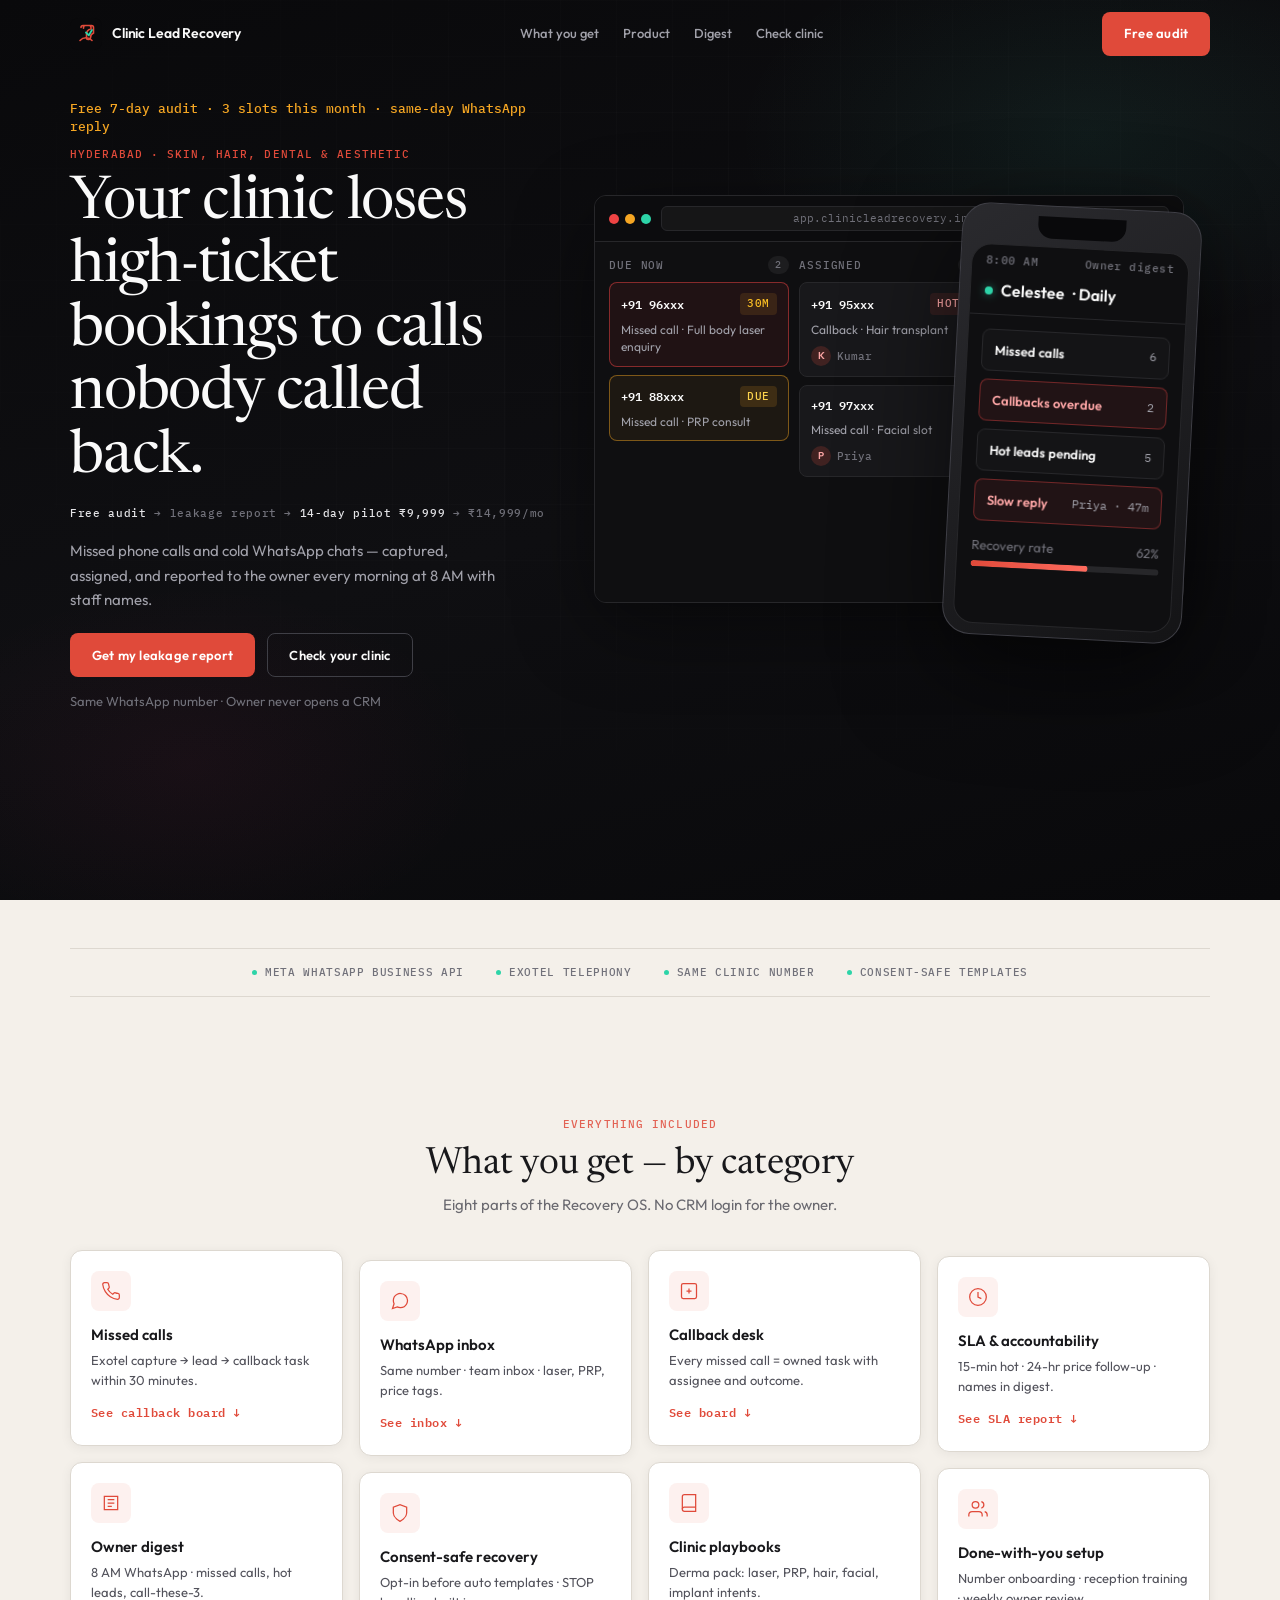
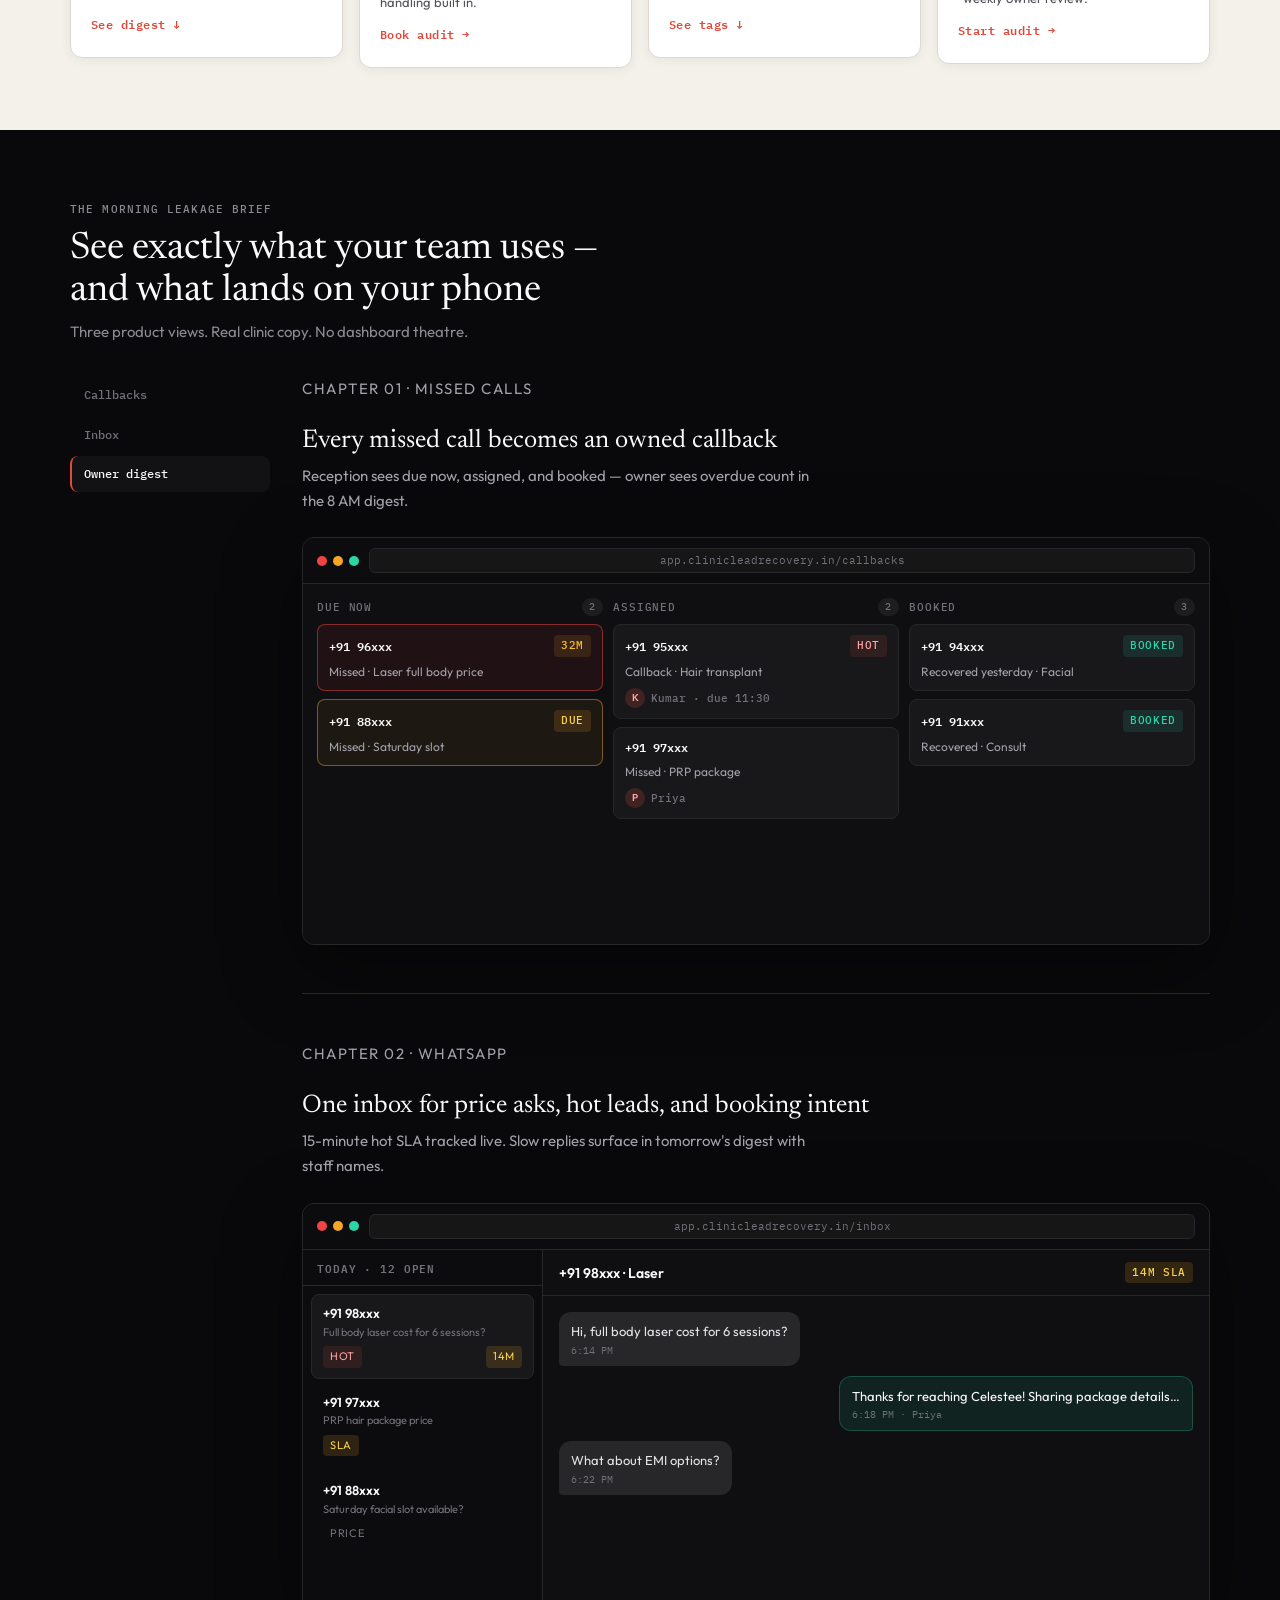
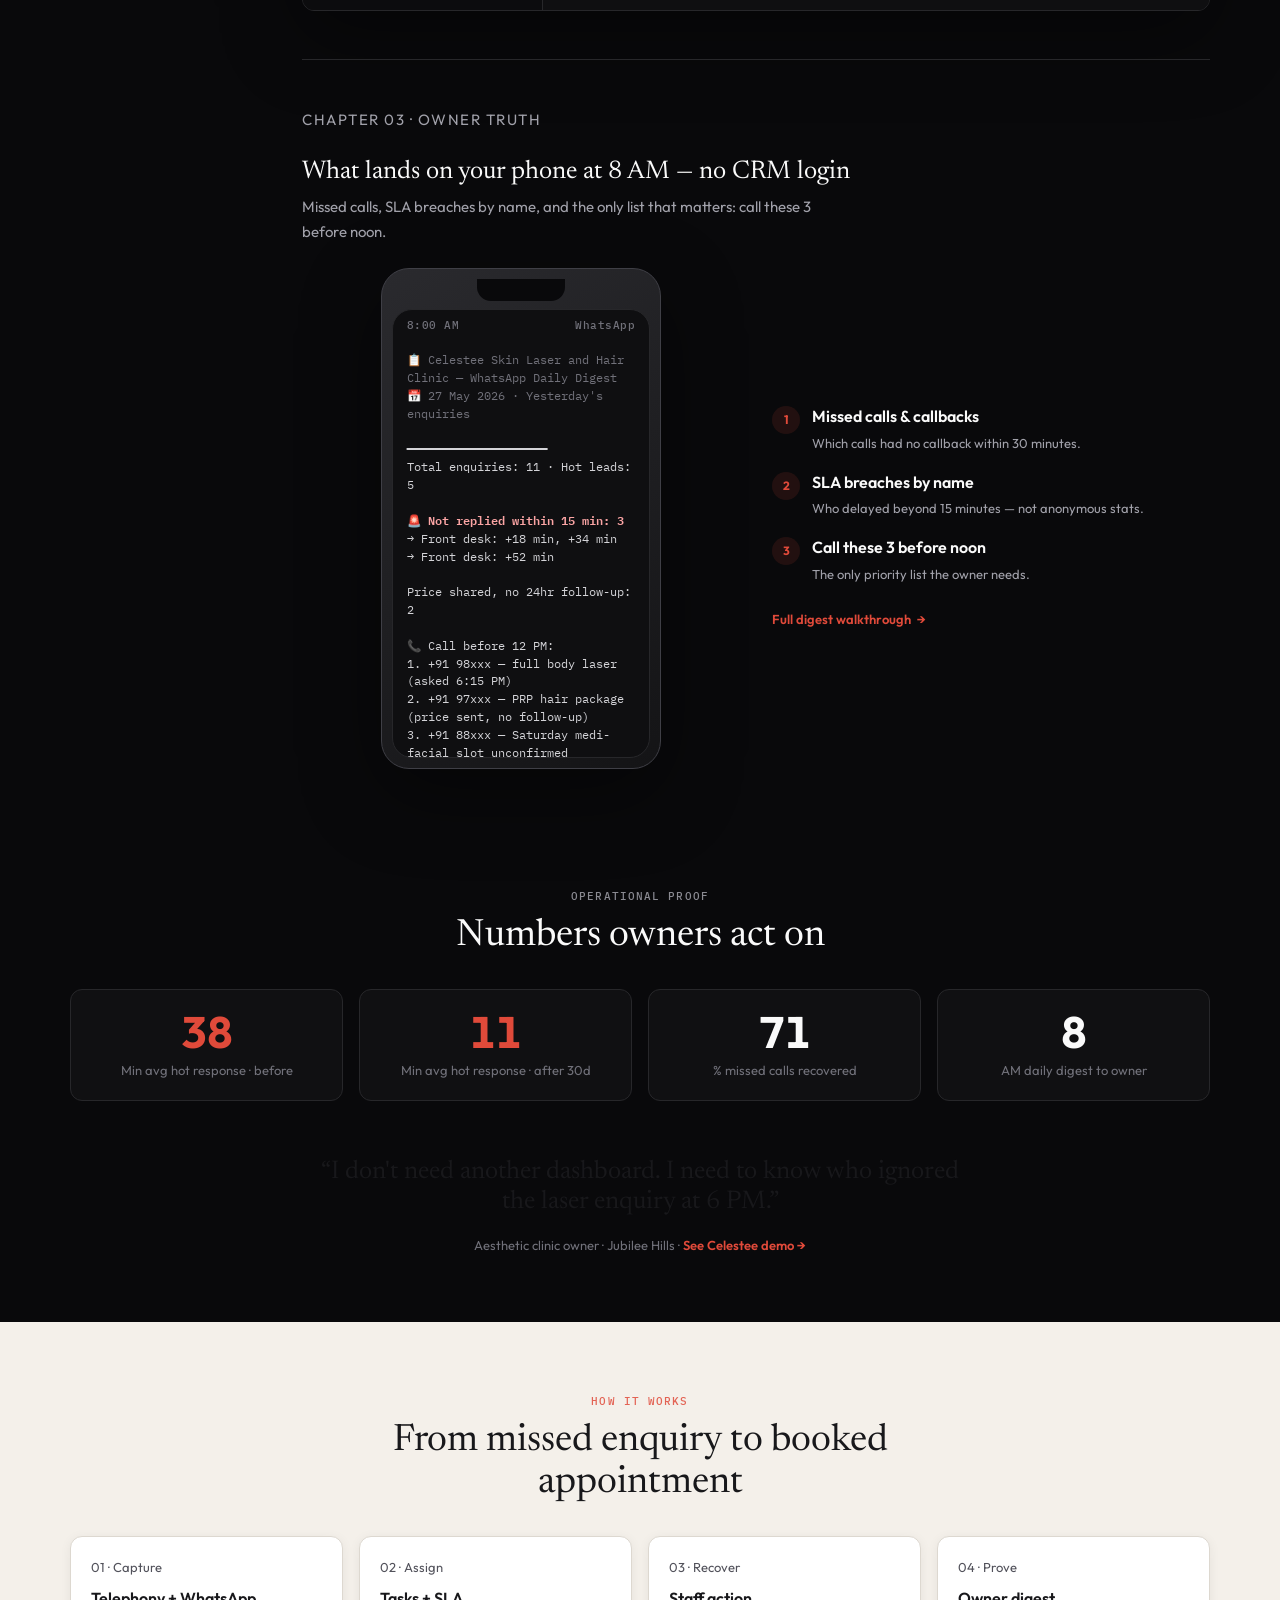
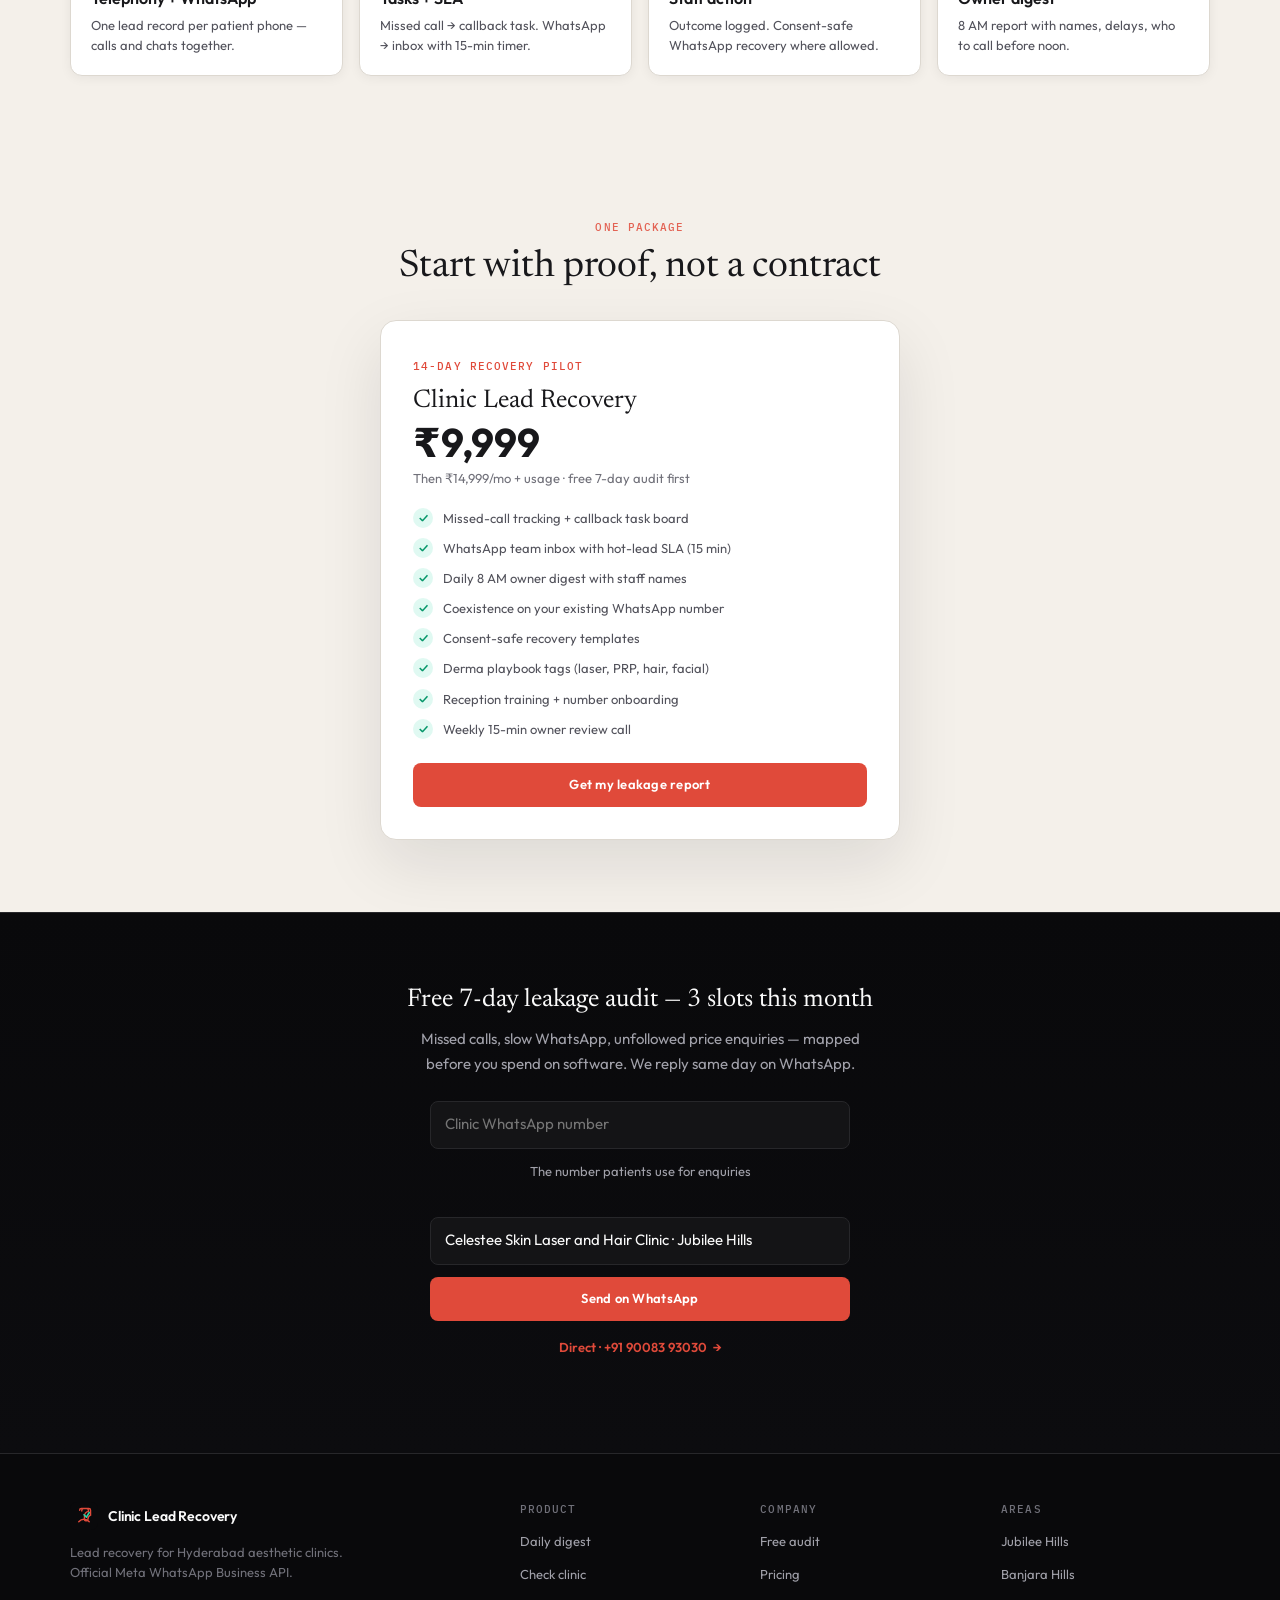
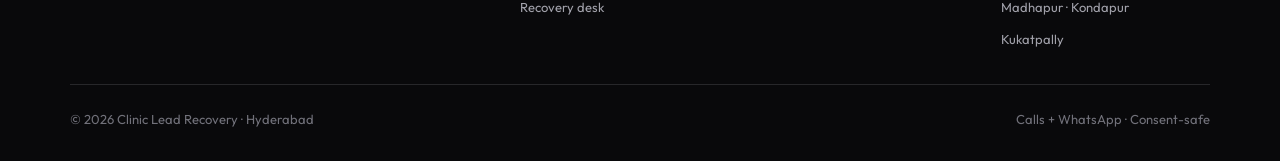
==== commit 1b84871a: "Landing v4: Morning Leakage Brief — product-led UX rebuild. Editorial paper/dark rhythm, full callba" ====
--- a/index.html
+++ b/index.html
@@ -5,7 +5,7 @@
   <meta charset="UTF-8" />
   <meta name="viewport" content="width=device-width, initial-scale=1.0" />
   <meta name="description"
-    content="Clinic Lead Recovery OS — missed calls and WhatsApp accountability for aesthetic clinics in Hyderabad. Free 7-day leakage audit." />
+    content="Clinic Lead Recovery — missed calls and WhatsApp accountability for Hyderabad aesthetic clinics. Daily owner digest at 8 AM. Free 7-day audit." />
   <meta property="og:title" content="Clinic Lead Recovery · Hyderabad aesthetic clinics" />
   <meta property="og:description"
     content="Recover missed calls and WhatsApp enquiries. Daily owner digest with named staff delays." />
@@ -19,7 +19,7 @@
   <link rel="preconnect" href="https://fonts.googleapis.com" />
   <link rel="preconnect" href="https://fonts.gstatic.com" crossorigin />
   <link
-    href="https://fonts.googleapis.com/css2?family=DM+Sans:ital,opsz,wght@0,9..40,400;0,9..40,500;0,9..40,600;0,9..40,700;1,9..40,400&family=Instrument+Serif:ital@0;1&display=swap"
+    href="https://fonts.googleapis.com/css2?family=IBM+Plex+Mono:wght@400;500&family=Newsreader:ital,opsz,wght@0,6..72,400;0,6..72,500;1,6..72,400&family=Outfit:wght@400;500;600;700&display=swap"
     rel="stylesheet" />
   <link rel="stylesheet" href="tokens.css" />
   <link rel="stylesheet" href="styles.css" />
@@ -32,13 +32,12 @@
     <div class="container header-inner">
       <a href="index.html" class="brand" aria-label="Clinic Lead Recovery home">
         <img src="assets/brand/logo.svg" width="32" height="32" alt="" />
-        <span>Recovery OS</span>
+        <span>Clinic Lead Recovery</span>
       </a>
       <nav aria-label="Primary">
         <ul class="nav-links">
-          <li><a href="#proof">Proof</a></li>
+          <li><a href="#deliverables">What you get</a></li>
           <li><a href="#product">Product</a></li>
-          <li><a href="#how">Process</a></li>
           <li><a href="digest.html">Digest</a></li>
           <li><a href="report.html">Check clinic</a></li>
         </ul>
@@ -53,63 +52,336 @@
   </header>
 
   <div class="mobile-menu" id="mobile-menu" hidden>
-    <a href="#proof">Proof</a>
+    <a href="#deliverables">What you get</a>
     <a href="#product">Product</a>
-    <a href="#how">Process</a>
     <a href="digest.html">Digest</a>
     <a href="report.html">Check clinic</a>
     <a href="audit.html">Free audit</a>
   </div>
 
   <div class="sticky-cta" id="sticky-cta">
-    <a href="audit.html" class="btn-primary">Book free audit</a>
+    <a href="audit.html" class="btn-primary">Get my leakage report</a>
   </div>
 
   <main>
-    <section class="hero" aria-labelledby="hero-title">
+    <section class="hero section--dark" aria-labelledby="hero-title">
       <div class="hero-mesh" aria-hidden="true"></div>
       <div class="hero-grid" aria-hidden="true"></div>
       <div class="container hero-layout">
-        <div class="hero-copy" data-reveal>
-          <p class="hero-urgency">Free 7-day audit · 3 slots this month</p>
+        <div class="hero-copy">
+          <p class="hero-urgency">Free 7-day audit · 3 slots this month · same-day WhatsApp reply</p>
           <p class="eyebrow">Hyderabad · Skin, hair, dental &amp; aesthetic</p>
-          <h1 id="hero-title">Missed calls and slow replies leak more revenue than ads.</h1>
+          <h1 id="hero-title">Your clinic loses high-ticket bookings to calls nobody called back.</h1>
+          <p class="funnel-line">
+            <strong>Free audit</strong> → leakage report → <strong>14-day pilot ₹9,999</strong> → ₹14,999/mo
+          </p>
           <p class="hero-lead">
-            We capture missed phone calls and WhatsApp enquiries, assign callbacks to your team,
-            and send the owner a daily digest — naming who delayed follow-up.
+            Missed phone calls and cold WhatsApp chats — captured, assigned, and reported to the owner every morning at 8 AM with staff names.
           </p>
-          <div class="hero-ctas">
-            <a href="audit.html" class="btn-primary">Book free audit</a>
+          <div class="hero-ctas" id="hero-ctas">
+            <a href="audit.html" class="btn-primary">Get my leakage report</a>
             <a href="report.html?demo=1" class="btn-outline">Check your clinic</a>
-            <a href="digest.html" class="link-arrow">See sample digest</a>
-          </div>
-        </div>
-        <div class="phone-frame" data-reveal data-reveal-delay="1" aria-label="Sample owner recovery digest">
-          <div class="phone-notch" aria-hidden="true"></div>
-          <div class="phone-screen">
-            <div class="phone-status"><span>8:00 AM</span><span>Recovery digest</span></div>
-            <div class="phone-app-header"><span class="dot"></span> <span data-clinic-short>Celestee</span> · Daily</div>
-            <div class="phone-metrics">
-              <div class="metric-row"><strong>Missed calls</strong><span>6</span></div>
-              <div class="metric-row is-alert"><strong>Callbacks overdue</strong><span>2</span></div>
-              <div class="metric-row"><strong>Hot leads pending</strong><span>5</span></div>
-              <div class="metric-row is-alert"><strong>Slow reply</strong><span>Priya · 47m</span></div>
-            </div>
-            <div class="progress-block">
-              <div class="progress-label"><span>Recovery rate</span><span>62%</span></div>
-              <div class="progress-bar"><div class="progress-fill"></div></div>
-            </div>
-          </div>
-        </div>
-      </div>
-    </section>
-
-    <section class="section section--tight" id="proof" aria-labelledby="proof-title">
+          </div>
+          <p class="hero-reply">Same WhatsApp number · Owner never opens a CRM</p>
+        </div>
+
+        <div class="hero-composite" aria-label="Recovery desk preview">
+          <div class="browser-frame">
+            <div class="browser-chrome">
+              <div class="browser-dots"><i></i><i></i><i></i></div>
+              <div class="browser-url">app.clinicleadrecovery.in/callbacks</div>
+            </div>
+            <div class="browser-body browser-body--board">
+              <div class="board-columns">
+                <div>
+                  <div class="board-col-head">Due now <span class="count">2</span></div>
+                  <div class="board-card is-overdue">
+                    <div class="board-card-top"><strong>+91 96xxx</strong><span class="tag is-warn">30m</span></div>
+                    <p>Missed call · Full body laser enquiry</p>
+                  </div>
+                  <div class="board-card is-due">
+                    <div class="board-card-top"><strong>+91 88xxx</strong><span class="tag is-due">Due</span></div>
+                    <p>Missed call · PRP consult</p>
+                  </div>
+                </div>
+                <div>
+                  <div class="board-col-head">Assigned <span class="count">3</span></div>
+                  <div class="board-card">
+                    <div class="board-card-top"><strong>+91 95xxx</strong><span class="tag is-hot">Hot</span></div>
+                    <p>Callback · Hair transplant</p>
+                    <div class="board-assignee"><span class="avatar">K</span> Kumar</div>
+                  </div>
+                  <div class="board-card">
+                    <div class="board-card-top"><strong>+91 97xxx</strong></div>
+                    <p>Missed call · Facial slot</p>
+                    <div class="board-assignee"><span class="avatar">P</span> Priya</div>
+                  </div>
+                </div>
+                <div>
+                  <div class="board-col-head">Booked <span class="count">2</span></div>
+                  <div class="board-card">
+                    <div class="board-card-top"><strong>+91 94xxx</strong><span class="tag is-done">Booked</span></div>
+                    <p>Recovered · Laser package</p>
+                  </div>
+                </div>
+              </div>
+            </div>
+          </div>
+
+          <div class="phone-frame" data-hero-phone aria-label="Sample 8 AM digest">
+            <div class="phone-notch" aria-hidden="true"></div>
+            <div class="phone-screen">
+              <div class="phone-status" id="hero-time"><span>8:00 AM</span><span>Owner digest</span></div>
+              <div class="phone-app-header"><span class="dot"></span> <span data-clinic-short>Celestee</span> · Daily</div>
+              <div class="phone-metrics" id="hero-metrics">
+                <div class="metric-row" data-hero-row><strong>Missed calls</strong><span>6</span></div>
+                <div class="metric-row is-alert" data-hero-row><strong>Callbacks overdue</strong><span>2</span></div>
+                <div class="metric-row" data-hero-row><strong>Hot leads pending</strong><span>5</span></div>
+                <div class="metric-row is-alert" data-hero-row data-hero-alert><strong>Slow reply</strong><span>Priya · 47m</span></div>
+              </div>
+              <div class="progress-block" id="hero-progress">
+                <div class="progress-label"><span>Recovery rate</span><span>62%</span></div>
+                <div class="progress-bar"><div class="progress-fill" id="hero-progress-fill"></div></div>
+              </div>
+            </div>
+          </div>
+        </div>
+      </div>
+    </section>
+
+    <section class="section--paper section--tight">
+      <div class="container">
+        <div class="trust-strip">
+          <span>Meta WhatsApp Business API</span>
+          <span>Exotel telephony</span>
+          <span>Same clinic number</span>
+          <span>Consent-safe templates</span>
+        </div>
+      </div>
+    </section>
+
+    <section class="section section--paper" id="deliverables" aria-labelledby="deliverables-title">
+      <div class="container">
+        <div class="section-head centered" data-reveal>
+          <p class="eyebrow" style="color: var(--color-primary)">Everything included</p>
+          <h2 id="deliverables-title">What you get — by category</h2>
+          <p>Eight parts of the Recovery OS. No CRM login for the owner.</p>
+        </div>
+        <div class="deliverable-grid" data-reveal data-reveal-delay="1">
+          <article class="deliverable-card">
+            <div class="deliverable-icon" aria-hidden="true">
+              <svg width="20" height="20" viewBox="0 0 24 24" fill="none" stroke="currentColor" stroke-width="1.5"><path d="M22 16.92v3a2 2 0 01-2.18 2 19.79 19.79 0 01-8.63-3.07 19.5 19.5 0 01-6-6 19.79 19.79 0 01-3.07-8.67A2 2 0 014.11 2h3a2 2 0 012 1.72c.127.96.361 1.903.7 2.81a2 2 0 01-.45 2.11L8.09 9.91a16 16 0 006 6l1.27-1.27a2 2 0 012.11-.45c.907.339 1.85.573 2.81.7A2 2 0 0122 16.92z"/></svg>
+            </div>
+            <h3>Missed calls</h3>
+            <p>Exotel capture → lead → callback task within 30 minutes.</p>
+            <a href="#chapter-callbacks">See callback board ↓</a>
+          </article>
+          <article class="deliverable-card">
+            <div class="deliverable-icon" aria-hidden="true">
+              <svg width="20" height="20" viewBox="0 0 24 24" fill="none" stroke="currentColor" stroke-width="1.5"><path d="M21 11.5a8.38 8.38 0 01-.9 3.8 8.5 8.5 0 01-7.6 4.7 8.38 8.38 0 01-3.8-.9L3 21l1.9-5.7a8.38 8.38 0 01-.9-3.8 8.5 8.5 0 014.7-7.6 8.38 8.38 0 013.8-.9h.5a8.48 8.48 0 018 8v.5z"/></svg>
+            </div>
+            <h3>WhatsApp inbox</h3>
+            <p>Same number · team inbox · laser, PRP, price tags.</p>
+            <a href="#chapter-inbox">See inbox ↓</a>
+          </article>
+          <article class="deliverable-card">
+            <div class="deliverable-icon" aria-hidden="true">
+              <svg width="20" height="20" viewBox="0 0 24 24" fill="none" stroke="currentColor" stroke-width="1.5"><rect x="3" y="3" width="18" height="18" rx="2"/><path d="M9 12h6M12 9v6"/></svg>
+            </div>
+            <h3>Callback desk</h3>
+            <p>Every missed call = owned task with assignee and outcome.</p>
+            <a href="#chapter-callbacks">See board ↓</a>
+          </article>
+          <article class="deliverable-card">
+            <div class="deliverable-icon" aria-hidden="true">
+              <svg width="20" height="20" viewBox="0 0 24 24" fill="none" stroke="currentColor" stroke-width="1.5"><circle cx="12" cy="12" r="10"/><path d="M12 6v6l4 2"/></svg>
+            </div>
+            <h3>SLA &amp; accountability</h3>
+            <p>15-min hot · 24-hr price follow-up · names in digest.</p>
+            <a href="#chapter-digest">See SLA report ↓</a>
+          </article>
+          <article class="deliverable-card">
+            <div class="deliverable-icon" aria-hidden="true">
+              <svg width="20" height="20" viewBox="0 0 24 24" fill="none" stroke="currentColor" stroke-width="1.5"><path d="M4 4h16v16H4z"/><path d="M8 8h8M8 12h8M8 16h5"/></svg>
+            </div>
+            <h3>Owner digest</h3>
+            <p>8 AM WhatsApp · missed calls, hot leads, call-these-3.</p>
+            <a href="#chapter-digest">See digest ↓</a>
+          </article>
+          <article class="deliverable-card">
+            <div class="deliverable-icon" aria-hidden="true">
+              <svg width="20" height="20" viewBox="0 0 24 24" fill="none" stroke="currentColor" stroke-width="1.5"><path d="M12 22s8-4 8-10V5l-8-3-8 3v7c0 6 8 10 8 10z"/></svg>
+            </div>
+            <h3>Consent-safe recovery</h3>
+            <p>Opt-in before auto templates · STOP handling built in.</p>
+            <a href="audit.html">Book audit →</a>
+          </article>
+          <article class="deliverable-card">
+            <div class="deliverable-icon" aria-hidden="true">
+              <svg width="20" height="20" viewBox="0 0 24 24" fill="none" stroke="currentColor" stroke-width="1.5"><path d="M4 19.5A2.5 2.5 0 016.5 17H20"/><path d="M6.5 2H20v20H6.5A2.5 2.5 0 014 19.5v-15A2.5 2.5 0 016.5 2z"/></svg>
+            </div>
+            <h3>Clinic playbooks</h3>
+            <p>Derma pack: laser, PRP, hair, facial, implant intents.</p>
+            <a href="#chapter-inbox">See tags ↓</a>
+          </article>
+          <article class="deliverable-card">
+            <div class="deliverable-icon" aria-hidden="true">
+              <svg width="20" height="20" viewBox="0 0 24 24" fill="none" stroke="currentColor" stroke-width="1.5"><path d="M17 21v-2a4 4 0 00-4-4H5a4 4 0 00-4 4v2"/><circle cx="9" cy="7" r="4"/><path d="M23 21v-2a4 4 0 00-3-3.87M16 3.13a4 4 0 010 7.75"/></svg>
+            </div>
+            <h3>Done-with-you setup</h3>
+            <p>Number onboarding · reception training · weekly owner review.</p>
+            <a href="audit.html">Start audit →</a>
+          </article>
+        </div>
+      </div>
+    </section>
+
+    <section class="section section--dark" id="product" aria-labelledby="product-title">
+      <div class="container">
+        <div class="section-head" data-reveal>
+          <p class="eyebrow">The morning leakage brief</p>
+          <h2 id="product-title">See exactly what your team uses — and what lands on your phone</h2>
+          <p>Three product views. Real clinic copy. No dashboard theatre.</p>
+        </div>
+
+        <div class="chapter-layout" data-reveal data-reveal-delay="1">
+          <nav class="chapter-nav" aria-label="Product chapters" data-chapter-nav>
+            <a href="#chapter-callbacks" data-chapter-link>Callbacks</a>
+            <a href="#chapter-inbox" data-chapter-link>Inbox</a>
+            <a href="#chapter-digest" data-chapter-link>Owner digest</a>
+          </nav>
+
+          <div>
+            <article class="chapter-block" id="chapter-callbacks">
+              <p class="chapter-label">Chapter 01 · Missed calls</p>
+              <h3>Every missed call becomes an owned callback</h3>
+              <p>Reception sees due now, assigned, and booked — owner sees overdue count in the 8 AM digest.</p>
+              <div class="browser-frame">
+                <div class="browser-chrome">
+                  <div class="browser-dots"><i></i><i></i><i></i></div>
+                  <div class="browser-url">app.clinicleadrecovery.in/callbacks</div>
+                </div>
+                <div class="browser-body browser-body--board">
+                  <div class="board-columns">
+                    <div>
+                      <div class="board-col-head">Due now <span class="count">2</span></div>
+                      <div class="board-card is-overdue">
+                        <div class="board-card-top"><strong>+91 96xxx</strong><span class="tag is-warn">32m</span></div>
+                        <p>Missed · Laser full body price</p>
+                      </div>
+                      <div class="board-card is-due">
+                        <div class="board-card-top"><strong>+91 88xxx</strong><span class="tag is-due">Due</span></div>
+                        <p>Missed · Saturday slot</p>
+                      </div>
+                    </div>
+                    <div>
+                      <div class="board-col-head">Assigned <span class="count">2</span></div>
+                      <div class="board-card">
+                        <div class="board-card-top"><strong>+91 95xxx</strong><span class="tag is-hot">Hot</span></div>
+                        <p>Callback · Hair transplant</p>
+                        <div class="board-assignee"><span class="avatar">K</span> Kumar · due 11:30</div>
+                      </div>
+                      <div class="board-card">
+                        <div class="board-card-top"><strong>+91 97xxx</strong></div>
+                        <p>Missed · PRP package</p>
+                        <div class="board-assignee"><span class="avatar">P</span> Priya</div>
+                      </div>
+                    </div>
+                    <div>
+                      <div class="board-col-head">Booked <span class="count">3</span></div>
+                      <div class="board-card">
+                        <div class="board-card-top"><strong>+91 94xxx</strong><span class="tag is-done">Booked</span></div>
+                        <p>Recovered yesterday · Facial</p>
+                      </div>
+                      <div class="board-card">
+                        <div class="board-card-top"><strong>+91 91xxx</strong><span class="tag is-done">Booked</span></div>
+                        <p>Recovered · Consult</p>
+                      </div>
+                    </div>
+                  </div>
+                </div>
+              </div>
+            </article>
+
+            <article class="chapter-block" id="chapter-inbox">
+              <p class="chapter-label">Chapter 02 · WhatsApp</p>
+              <h3>One inbox for price asks, hot leads, and booking intent</h3>
+              <p>15-minute hot SLA tracked live. Slow replies surface in tomorrow's digest with staff names.</p>
+              <div class="browser-frame">
+                <div class="browser-chrome">
+                  <div class="browser-dots"><i></i><i></i><i></i></div>
+                  <div class="browser-url">app.clinicleadrecovery.in/inbox</div>
+                </div>
+                <div class="browser-body">
+                  <div class="inbox-mock">
+                    <aside class="inbox-sidebar">
+                      <div class="inbox-sidebar-head">Today · 12 open</div>
+                      <div class="inbox-thread">
+                        <div class="inbox-thread-item is-active">
+                          <strong>+91 98xxx</strong>
+                          <span>Full body laser cost for 6 sessions?</span>
+                          <div class="inbox-thread-meta"><span class="tag is-hot">Hot</span><span class="tag is-due" data-sla-timer>14m</span></div>
+                        </div>
+                        <div class="inbox-thread-item">
+                          <strong>+91 97xxx</strong>
+                          <span>PRP hair package price</span>
+                          <div class="inbox-thread-meta"><span class="tag is-due">SLA</span></div>
+                        </div>
+                        <div class="inbox-thread-item">
+                          <strong>+91 88xxx</strong>
+                          <span>Saturday facial slot available?</span>
+                          <div class="inbox-thread-meta"><span class="tag">Price</span></div>
+                        </div>
+                      </div>
+                    </aside>
+                    <div class="inbox-pane">
+                      <div class="inbox-pane-head">
+                        <strong>+91 98xxx · Laser</strong>
+                        <span class="tag is-due" data-sla-timer>14m SLA</span>
+                      </div>
+                      <div class="inbox-messages">
+                        <div class="msg-bubble in">Hi, full body laser cost for 6 sessions?<div class="msg-time">6:14 PM</div></div>
+                        <div class="msg-bubble out">Thanks for reaching Celestee! Sharing package details…<div class="msg-time">6:18 PM · Priya</div></div>
+                        <div class="msg-bubble in">What about EMI options?<div class="msg-time">6:22 PM</div></div>
+                      </div>
+                    </div>
+                  </div>
+                </div>
+              </div>
+            </article>
+
+            <article class="chapter-block" id="chapter-digest">
+              <p class="chapter-label">Chapter 03 · Owner truth</p>
+              <h3>What lands on your phone at 8 AM — no CRM login</h3>
+              <p>Missed calls, SLA breaches by name, and the only list that matters: call these 3 before noon.</p>
+              <div class="split-2" style="align-items: center;">
+                <div class="phone-frame" style="margin-inline: auto;">
+                  <div class="phone-notch" aria-hidden="true"></div>
+                  <div class="phone-screen">
+                    <div class="phone-status"><span>8:00 AM</span><span>WhatsApp</span></div>
+                    <div class="digest-preview" data-clinic-digest="compact">Loading…</div>
+                  </div>
+                </div>
+                <div>
+                  <ul class="digest-steps">
+                    <li><div><strong>Missed calls &amp; callbacks</strong><span>Which calls had no callback within 30 minutes.</span></div></li>
+                    <li><div><strong>SLA breaches by name</strong><span>Who delayed beyond 15 minutes — not anonymous stats.</span></div></li>
+                    <li><div><strong>Call these 3 before noon</strong><span>The only priority list the owner needs.</span></div></li>
+                  </ul>
+                  <p style="margin-top: 1.25rem;"><a href="digest.html" class="link-arrow">Full digest walkthrough</a></p>
+                </div>
+              </div>
+            </article>
+          </div>
+        </div>
+      </div>
+    </section>
+
+    <section class="section section--dark section--tight" id="proof" aria-labelledby="proof-title">
       <div class="container">
         <div class="section-head centered" data-reveal>
           <p class="eyebrow">Operational proof</p>
           <h2 id="proof-title">Numbers owners act on</h2>
-          <p>Not dashboard logins. Response time, missed calls, and named accountability.</p>
         </div>
         <div class="stat-grid" data-reveal data-reveal-delay="1">
           <div class="stat-cell">
@@ -129,84 +401,14 @@
             <div class="label">AM daily digest to owner</div>
           </div>
         </div>
-      </div>
-    </section>
-
-    <section class="section" id="problem" aria-labelledby="problem-title">
-      <div class="container">
-        <div class="section-head centered" data-reveal>
-          <p class="eyebrow">Where revenue leaks</p>
-          <h2 id="problem-title">Three gaps that cost high-ticket bookings</h2>
-        </div>
-        <div class="leakage-grid" data-reveal data-reveal-delay="1">
-          <article class="leakage-card">
-            <div class="leakage-icon" aria-hidden="true">
-              <svg width="22" height="22" viewBox="0 0 24 24" fill="none" stroke="currentColor" stroke-width="1.5">
-                <path d="M22 16.92v3a2 2 0 01-2.18 2 19.79 19.79 0 01-8.63-3.07 19.5 19.5 0 01-6-6 19.79 19.79 0 01-3.07-8.67A2 2 0 014.11 2h3a2 2 0 012 1.72c.127.96.361 1.903.7 2.81a2 2 0 01-.45 2.11L8.09 9.91a16 16 0 006 6l1.27-1.27a2 2 0 012.11-.45c.907.339 1.85.573 2.81.7A2 2 0 0122 16.92z"/>
-                <path d="M16 2l4 4-4 4"/>
-              </svg>
-            </div>
-            <h3>Missed calls vanish</h3>
-            <p>Patient calls during lunch rush. No callback task. No owner visibility. Lead goes to the clinic down the road.</p>
-          </article>
-          <article class="leakage-card">
-            <div class="leakage-icon" aria-hidden="true">
-              <svg width="22" height="22" viewBox="0 0 24 24" fill="none" stroke="currentColor" stroke-width="1.5">
-                <path d="M21 11.5a8.38 8.38 0 01-.9 3.8 8.5 8.5 0 01-7.6 4.7 8.38 8.38 0 01-3.8-.9L3 21l1.9-5.7a8.38 8.38 0 01-.9-3.8 8.5 8.5 0 014.7-7.6 8.38 8.38 0 013.8-.9h.5a8.48 8.48 0 018 8v.5z"/>
-              </svg>
-            </div>
-            <h3>WhatsApp goes cold</h3>
-            <p>Price and appointment chats sit unread. Staff think someone else replied. Owner finds out never.</p>
-          </article>
-          <article class="leakage-card">
-            <div class="leakage-icon" aria-hidden="true">
-              <svg width="22" height="22" viewBox="0 0 24 24" fill="none" stroke="currentColor" stroke-width="1.5">
-                <circle cx="12" cy="12" r="10"/><path d="M12 6v6l4 2"/>
-              </svg>
-            </div>
-            <h3>No follow-up discipline</h3>
-            <p>Hot PRP, laser, and implant enquiries need a second touch in 24 hours. Without SLA, they don't get it.</p>
-          </article>
-        </div>
-      </div>
-    </section>
-
-    <section class="section" id="product" aria-labelledby="product-title">
-      <div class="container">
-        <div class="section-head centered" data-reveal>
-          <p class="eyebrow">The recovery desk</p>
-          <h2 id="product-title">One system for calls, WhatsApp, and owner truth</h2>
-          <p>Not another CRM. A leakage control desk your reception actually uses.</p>
-        </div>
-        <div class="product-demo" data-product-demo data-reveal data-reveal-delay="1">
-          <div class="product-tabs" role="tablist" aria-label="Product views">
-            <button type="button" class="product-tab is-active" role="tab" aria-selected="true" data-tab="inbox">Inbox</button>
-            <button type="button" class="product-tab" role="tab" aria-selected="false" data-tab="callbacks">Callbacks</button>
-            <button type="button" class="product-tab" role="tab" aria-selected="false" data-tab="digest">Owner digest</button>
-          </div>
-          <div class="product-panel is-active" role="tabpanel" data-panel="inbox">
-            <ul class="ui-list">
-              <li class="ui-list-item"><span>+91 98xxx · Full body laser price</span><span class="tag">Hot · 4m</span></li>
-              <li class="ui-list-item"><span>+91 97xxx · PRP hair package</span><span class="tag is-due">15m SLA</span></li>
-              <li class="ui-list-item"><span>+91 88xxx · Saturday facial slot</span><span class="tag">Price ask</span></li>
-              <li class="ui-list-item"><span>+91 91xxx · Hair transplant consult</span><span class="tag is-done">Replied</span></li>
-            </ul>
-          </div>
-          <div class="product-panel" role="tabpanel" data-panel="callbacks" hidden>
-            <ul class="ui-list">
-              <li class="ui-list-item"><span>Missed call · +91 96xxx</span><span class="tag is-due">Due now</span></li>
-              <li class="ui-list-item"><span>Missed call · +91 95xxx</span><span class="tag">Assigned · Kumar</span></li>
-              <li class="ui-list-item"><span>Callback · +91 94xxx</span><span class="tag is-done">Booked</span></li>
-            </ul>
-          </div>
-          <div class="product-panel" role="tabpanel" data-panel="digest" hidden>
-            <div class="digest-preview" data-clinic-digest="compact">Loading…</div>
-          </div>
-        </div>
-      </div>
-    </section>
-
-    <section class="section" id="how" aria-labelledby="how-title">
+        <div class="quote-block" data-reveal style="margin-top: 2.5rem;">
+          <blockquote>“I don't need another dashboard. I need to know who ignored the laser enquiry at 6 PM.”</blockquote>
+          <cite>Aesthetic clinic owner · Jubilee Hills · <a href="report.html?demo=1">See Celestee demo →</a></cite>
+        </div>
+      </div>
+    </section>
+
+    <section class="section section--paper" id="how" aria-labelledby="how-title">
       <div class="container">
         <div class="section-head centered" data-reveal>
           <p class="eyebrow">How it works</p>
@@ -214,41 +416,30 @@
         </div>
         <div class="steps-row" data-reveal data-reveal-delay="1">
           <article class="step-card">
-            <p class="step-num">Step 01</p>
-            <h3>Capture</h3>
-            <p>Telephony + WhatsApp feed into one lead record per patient phone.</p>
+            <p class="step-num">01 · Capture</p>
+            <h3>Telephony + WhatsApp</h3>
+            <p>One lead record per patient phone — calls and chats together.</p>
           </article>
           <article class="step-card">
-            <p class="step-num">Step 02</p>
-            <h3>Assign</h3>
-            <p>Missed call → callback task. WhatsApp → inbox with SLA timer.</p>
+            <p class="step-num">02 · Assign</p>
+            <h3>Tasks + SLA</h3>
+            <p>Missed call → callback task. WhatsApp → inbox with 15-min timer.</p>
           </article>
           <article class="step-card">
-            <p class="step-num">Step 03</p>
-            <h3>Recover</h3>
-            <p>Staff marks outcome. Consent-safe WhatsApp recovery where allowed.</p>
+            <p class="step-num">03 · Recover</p>
+            <h3>Staff action</h3>
+            <p>Outcome logged. Consent-safe WhatsApp recovery where allowed.</p>
           </article>
           <article class="step-card">
-            <p class="step-num">Step 04</p>
-            <h3>Prove</h3>
-            <p>Owner digest every morning — names, delays, who to call before noon.</p>
-          </article>
-        </div>
-      </div>
-    </section>
-
-    <section class="section section--tight">
-      <div class="container">
-        <div class="quote-block" data-reveal>
-          <blockquote>
-            “I don't need another dashboard. I need to know who ignored the laser price enquiry at 6 PM — and which missed calls never got a callback.”
-          </blockquote>
-          <cite>Aesthetic clinic owner · Jubilee Hills</cite>
-        </div>
-      </div>
-    </section>
-
-    <section class="section section--light" id="pricing" aria-labelledby="pricing-title">
+            <p class="step-num">04 · Prove</p>
+            <h3>Owner digest</h3>
+            <p>8 AM report with names, delays, who to call before noon.</p>
+          </article>
+        </div>
+      </div>
+    </section>
+
+    <section class="section section--paper" id="pricing" aria-labelledby="pricing-title">
       <div class="container">
         <div class="section-head centered" data-reveal>
           <p class="eyebrow">One package</p>
@@ -258,36 +449,36 @@
           <span class="badge">14-day recovery pilot</span>
           <h3>Clinic Lead Recovery</h3>
           <p class="price">₹9,999</p>
-          <p class="price-note">Then ₹14,999/mo + usage · same number where possible</p>
-          <ul>
+          <p class="price-note">Then ₹14,999/mo + usage · free 7-day audit first</p>
+          <ul class="pricing-checklist">
             <li>Missed-call tracking + callback task board</li>
-            <li>WhatsApp inbox with hot-lead SLA (15 min)</li>
+            <li>WhatsApp team inbox with hot-lead SLA (15 min)</li>
             <li>Daily 8 AM owner digest with staff names</li>
             <li>Coexistence on your existing WhatsApp number</li>
+            <li>Consent-safe recovery templates</li>
+            <li>Derma playbook tags (laser, PRP, hair, facial)</li>
+            <li>Reception training + number onboarding</li>
             <li>Weekly 15-min owner review call</li>
-            <li>Free 7-day leakage audit before you commit</li>
           </ul>
-          <a href="audit.html" class="btn-primary btn-primary--light" style="width:100%">Start with free audit</a>
+          <a href="audit.html" class="btn-primary btn-primary--light" style="width:100%">Get my leakage report</a>
         </div>
       </div>
     </section>
 
     <section class="cta-band" id="audit" aria-labelledby="audit-title">
       <div class="container">
-        <h2 id="audit-title" data-reveal>Free 7-day leakage audit</h2>
-        <p data-reveal data-reveal-delay="1">
-          Three slots this month for Hyderabad aesthetic clinics. Missed calls, slow WhatsApp replies, and unfollowed price enquiries — before you buy anything.
-        </p>
+        <h2 id="audit-title" data-reveal>Free 7-day leakage audit — 3 slots this month</h2>
+        <p data-reveal data-reveal-delay="1">Missed calls, slow WhatsApp, unfollowed price enquiries — mapped before you spend on software. We reply same day on WhatsApp.</p>
         <form class="form-stack" id="audit-form" data-audit-form data-reveal data-reveal-delay="2">
           <label for="phone" class="visually-hidden">Clinic WhatsApp number</label>
           <input type="tel" id="phone" name="phone" class="input" placeholder="Clinic WhatsApp number" autocomplete="tel" required />
           <p class="form-hint">The number patients use for enquiries</p>
           <label for="clinic" class="visually-hidden">Clinic name</label>
           <input type="text" id="clinic" name="clinic" class="input" placeholder="Clinic name · area" data-clinic-prefill required />
-          <button type="submit" class="btn-primary">Request audit on WhatsApp</button>
+          <button type="submit" class="btn-primary">Send on WhatsApp</button>
         </form>
         <p style="margin-top:1rem;font:var(--text-body-sm);color:var(--color-muted)">
-          <a href="https://wa.me/919008393030" class="link-arrow" target="_blank" rel="noopener noreferrer">WhatsApp +91 90083 93030</a>
+          <a href="https://wa.me/919008393030" class="link-arrow" target="_blank" rel="noopener noreferrer">Direct · +91 90083 93030</a>
         </p>
       </div>
     </section>
@@ -299,7 +490,7 @@
         <div class="footer-brand">
           <a href="index.html" class="brand">
             <img src="assets/brand/logo.svg" width="28" height="28" alt="" />
-            <span>Recovery OS</span>
+            <span>Clinic Lead Recovery</span>
           </a>
           <p>Lead recovery for Hyderabad aesthetic clinics. Official Meta WhatsApp Business API.</p>
         </div>
--- a/tokens.css
+++ b/tokens.css
@@ -1,16 +1,17 @@
 :root {
-  --color-primary: #e63b2e;
-  --color-primary-hover: #ff4d40;
-  --color-primary-active: #c42f24;
-  --color-primary-muted: rgba(230, 59, 46, 0.14);
+  --color-primary: #e04a3a;
+  --color-primary-hover: #c73d2f;
+  --color-primary-muted: rgba(224, 74, 58, 0.12);
 
-  --color-canvas: #0a0a0b;
+  --color-canvas: #09090b;
   --color-canvas-elevated: #141416;
   --color-canvas-card: #18181b;
-  --color-canvas-light: #fafafa;
+  --color-canvas-paper: #f4f0ea;
+  --color-canvas-light: #ffffff;
 
   --color-border: #27272a;
   --color-border-soft: #3f3f46;
+  --color-border-paper: #ddd8d0;
 
   --color-ink: #fafafa;
   --color-body: #a1a1aa;
@@ -18,29 +19,34 @@
   --color-muted: #71717a;
   --color-on-primary: #ffffff;
 
-  --color-success: #22c55e;
-  --color-warning: #f59e0b;
+  --color-ink-paper: #18181b;
+  --color-body-paper: #52525b;
+  --color-muted-paper: #71717a;
+
+  --color-recovery: #2dd4a8;
+  --color-warning: #f5a623;
   --color-danger: #ef4444;
 
-  --font-display: "Instrument Serif", Georgia, "Times New Roman", serif;
-  --font-sans: "DM Sans", -apple-system, BlinkMacSystemFont, "Segoe UI", sans-serif;
-  --font-mono: "SF Mono", "Cascadia Code", Consolas, monospace;
+  --font-display: "Newsreader", Georgia, "Times New Roman", serif;
+  --font-sans: "Outfit", system-ui, sans-serif;
+  --font-mono: "IBM Plex Mono", ui-monospace, monospace;
 
-  --text-display-xl: 500 clamp(2.5rem, 5vw, 4rem) / 1.05 var(--font-display);
-  --text-display-lg: 500 clamp(1.75rem, 3vw, 2.5rem) / 1.12 var(--font-display);
-  --text-display-md: 500 clamp(1.35rem, 2vw, 1.75rem) / 1.2 var(--font-display);
-  --text-title: 600 1rem / 1.3 var(--font-sans);
+  --text-display-xl: 400 clamp(2.35rem, 4.8vw, 3.75rem) / 1.06 var(--font-display);
+  --text-display-lg: 400 clamp(1.65rem, 3vw, 2.35rem) / 1.12 var(--font-display);
+  --text-display-md: 400 clamp(1.25rem, 2vw, 1.65rem) / 1.18 var(--font-display);
+  --text-title: 600 1rem / 1.35 var(--font-sans);
   --text-body: 400 0.9375rem / 1.65 var(--font-sans);
   --text-body-sm: 400 0.8125rem / 1.55 var(--font-sans);
-  --text-caption: 600 0.6875rem / 1.4 var(--font-sans);
-  --text-stat: 700 clamp(2rem, 4vw, 3rem) / 1 var(--font-sans);
+  --text-caption: 500 0.6875rem / 1.4 var(--font-mono);
+  --text-stat: 700 clamp(1.75rem, 3.5vw, 2.75rem) / 1 var(--font-sans);
 
-  --tracking-caps: 0.08em;
-  --container-max: 1120px;
-  --nav-height: 72px;
-  --radius-sm: 6px;
+  --tracking-caps: 0.1em;
+  --container-max: 1140px;
+  --nav-height: 68px;
+  --radius-sm: 8px;
   --radius-md: 12px;
-  --radius-lg: 20px;
-  --shadow-card: 0 24px 80px rgba(0, 0, 0, 0.45);
-  --shadow-glow: 0 0 120px rgba(230, 59, 46, 0.12);
+  --radius-lg: 16px;
+  --shadow-card: 0 24px 80px rgba(0, 0, 0, 0.42);
+  --shadow-paper: 0 2px 12px rgba(24, 24, 27, 0.06);
+  --shadow-float: 0 32px 100px rgba(0, 0, 0, 0.55);
 }
--- a/styles.css
+++ b/styles.css
@@ -55,7 +55,7 @@
 }
 
 .site-header.is-scrolled {
-  background: rgba(10, 10, 11, 0.88);
+  background: rgba(9, 9, 11, 0.9);
   backdrop-filter: blur(16px);
   border-bottom-color: var(--color-border);
 }
@@ -73,22 +73,30 @@
   align-items: center;
   gap: 10px;
   color: var(--color-ink);
-  font: 600 0.8125rem/1 var(--font-sans);
-  letter-spacing: var(--tracking-caps);
-  text-transform: uppercase;
+  font: 600 0.875rem/1.2 var(--font-sans);
+  letter-spacing: -0.01em;
+}
+
+.brand span {
+  max-width: 140px;
+  line-height: 1.15;
+}
+
+@media (min-width: 480px) {
+  .brand span {
+    max-width: none;
+  }
 }
 
 .nav-links {
   display: none;
   list-style: none;
   align-items: center;
-  gap: 1.75rem;
+  gap: 1.5rem;
 }
 
 .nav-links a {
-  font: 600 0.75rem/1 var(--font-sans);
-  letter-spacing: var(--tracking-caps);
-  text-transform: uppercase;
+  font: 500 0.8125rem/1 var(--font-sans);
   color: var(--color-body);
   transition: color 0.2s;
 }
@@ -143,9 +151,7 @@
   display: block;
   padding: 1rem 0;
   border-bottom: 1px solid var(--color-border);
-  font: 600 0.75rem/1 var(--font-sans);
-  letter-spacing: var(--tracking-caps);
-  text-transform: uppercase;
+  font: 600 0.875rem/1 var(--font-sans);
   color: var(--color-ink);
 }
 
@@ -161,20 +167,18 @@
 
 /* ——— Buttons ——— */
 .btn-primary,
-.btn-outline,
-.btn-ghost {
+.btn-outline {
   display: inline-flex;
   align-items: center;
   justify-content: center;
   min-height: 44px;
-  padding: 0 1.25rem;
-  font: 600 0.75rem/1 var(--font-sans);
-  letter-spacing: var(--tracking-caps);
-  text-transform: uppercase;
+  padding: 0 1.35rem;
+  font: 600 0.8125rem/1 var(--font-sans);
+  letter-spacing: 0.02em;
   border-radius: var(--radius-sm);
   cursor: pointer;
   border: none;
-  transition: background 0.2s, color 0.2s, border-color 0.2s;
+  transition: background 0.2s, color 0.2s, border-color 0.2s, transform 0.2s;
 }
 
 .btn-primary {
@@ -184,6 +188,7 @@
 
 .btn-primary:hover {
   background: var(--color-primary-hover);
+  transform: translateY(-1px);
 }
 
 .btn-outline {
@@ -194,16 +199,6 @@
 
 .btn-outline:hover {
   border-color: var(--color-ink);
-}
-
-.btn-ghost {
-  background: transparent;
-  color: var(--color-body);
-  padding-inline: 0.5rem;
-}
-
-.btn-ghost:hover {
-  color: var(--color-ink);
 }
 
 .btn-primary--light {
@@ -212,8 +207,8 @@
 }
 
 .btn-outline--light {
-  border-color: #d4d4d8;
-  color: #18181b;
+  border-color: var(--color-border-paper);
+  color: var(--color-ink-paper);
 }
 
 .link-arrow {
@@ -242,8 +237,8 @@
 
 .input--light {
   background: #fff;
-  border-color: #e4e4e7;
-  color: #18181b;
+  border-color: var(--color-border-paper);
+  color: var(--color-ink-paper);
 }
 
 .input:focus {
@@ -257,6 +252,10 @@
   margin-top: 0.35rem;
 }
 
+.section--paper .form-hint {
+  color: var(--color-muted-paper);
+}
+
 .form-stack {
   display: grid;
   gap: 0.75rem;
@@ -265,9 +264,9 @@
 /* ——— Hero ——— */
 .hero {
   position: relative;
-  min-height: 100svh;
+  min-height: min(100svh, 920px);
   padding-top: calc(var(--nav-height) + 2rem);
-  padding-bottom: 4rem;
+  padding-bottom: 3rem;
   overflow: hidden;
 }
 
@@ -275,19 +274,19 @@
   position: relative;
   z-index: 1;
   display: grid;
-  gap: 3rem;
+  gap: 2.5rem;
   align-items: center;
 }
 
 @media (min-width: 960px) {
   .hero-layout {
-    grid-template-columns: 1fr 1fr;
+    grid-template-columns: 0.95fr 1.05fr;
     gap: 2rem;
   }
 }
 
 .hero-copy {
-  max-width: 540px;
+  max-width: 520px;
 }
 
 .eyebrow {
@@ -295,26 +294,27 @@
   letter-spacing: var(--tracking-caps);
   text-transform: uppercase;
   color: var(--color-primary);
-  margin-bottom: 0.75rem;
+  margin-bottom: 0.65rem;
 }
 
 .hero-urgency {
-  font: var(--text-body-sm);
+  font: 500 0.8125rem/1.4 var(--font-mono);
   color: var(--color-warning);
-  margin-bottom: 0.5rem;
+  margin-bottom: 0.65rem;
 }
 
 .hero h1 {
   font: var(--text-display-xl);
   color: var(--color-ink);
-  margin-bottom: 1rem;
+  margin-bottom: 0.85rem;
+  letter-spacing: -0.02em;
 }
 
 .hero-lead {
   font: var(--text-body);
   color: var(--color-body);
-  max-width: 46ch;
-  margin-bottom: 1.5rem;
+  max-width: 44ch;
+  margin-bottom: 1.25rem;
 }
 
 .hero-ctas {
@@ -322,54 +322,75 @@
   flex-wrap: wrap;
   gap: 0.75rem;
   align-items: center;
+  opacity: 0;
+}
+
+.hero-ctas.is-visible {
+  opacity: 1;
+  transition: opacity 0.5s ease;
+}
+
+.hero-reply {
+  margin-top: 0.85rem;
+  font: var(--text-body-sm);
+  color: var(--color-muted);
 }
 
 .page-hero {
   padding-top: calc(var(--nav-height) + 2.5rem);
   padding-bottom: 2.5rem;
-  border-bottom: 1px solid var(--color-border);
-  background:
-    radial-gradient(ellipse 60% 50% at 80% 0%, rgba(230, 59, 46, 0.1), transparent),
-    var(--color-canvas);
+  border-bottom: 1px solid var(--color-border-paper);
+  background: var(--color-canvas-paper);
+  color: var(--color-body-paper);
 }
 
 .page-hero h1 {
   font: var(--text-display-lg);
-  color: var(--color-ink);
+  color: var(--color-ink-paper);
   margin: 0.5rem 0 0.75rem;
+}
+
+.page-hero .hero-lead,
+.page-hero p {
+  color: var(--color-body-paper);
+  max-width: 52ch;
 }
 
 .breadcrumb {
   font: var(--text-body-sm);
-  color: var(--color-muted);
+  color: var(--color-muted-paper);
   margin-bottom: 0.5rem;
 }
 
 .breadcrumb a {
-  color: var(--color-body);
+  color: var(--color-body-paper);
 }
 
 .breadcrumb a:hover {
-  color: var(--color-ink);
+  color: var(--color-ink-paper);
 }
 
 /* ——— Sections ——— */
 .section {
-  padding: 4rem 0;
+  padding: 4.5rem 0;
 }
 
 .section--tight {
   padding: 3rem 0;
 }
 
-.section--light {
-  background: var(--color-canvas-light);
-  color: #3f3f46;
+.section--paper {
+  background: var(--color-canvas-paper);
+  color: var(--color-body-paper);
+}
+
+.section--dark {
+  background: var(--color-canvas);
 }
 
 .section-head {
   margin-bottom: 2rem;
-  max-width: 560px;
+  max-width: 580px;
 }
 
 .section-head.centered {
@@ -379,20 +400,26 @@
 
 .section-head h2 {
   font: var(--text-display-lg);
-  color: var(--color-ink);
   margin-bottom: 0.5rem;
 }
 
-.section--light .section-head h2 {
-  color: #0a0a0b;
+.section--paper .section-head .eyebrow {
+  color: var(--color-primary);
+}
+
+.section--paper .section-head h2,
+.section--paper .chapter-block h3 {
+  color: var(--color-ink-paper);
+}
+
+.section--dark .section-head h2,
+.section--dark .chapter-block h3 {
+  color: var(--color-ink);
 }
 
 .section-head p {
-  color: var(--color-body);
-}
-
-.section--light .section-head p {
-  color: #71717a;
+  color: inherit;
+  opacity: 0.85;
 }
 
 .split-2 {
@@ -408,10 +435,10 @@
 }
 
 .cta-band {
-  padding: 4rem 0;
+  padding: 4.5rem 0;
   text-align: center;
   border-top: 1px solid var(--color-border);
-  background: linear-gradient(180deg, var(--color-canvas) 0%, #0f0f12 100%);
+  background: linear-gradient(180deg, var(--color-canvas) 0%, #0c0c0f 100%);
 }
 
 .cta-band h2 {
@@ -422,7 +449,7 @@
 
 .cta-band p {
   color: var(--color-body);
-  max-width: 46ch;
+  max-width: 48ch;
   margin: 0 auto 1.5rem;
 }
 
@@ -437,7 +464,7 @@
   inset: auto 0 0;
   z-index: 90;
   padding: 0.75rem 1rem;
-  background: rgba(10, 10, 11, 0.95);
+  background: rgba(9, 9, 11, 0.95);
   border-top: 1px solid var(--color-border);
   backdrop-filter: blur(12px);
   transform: translateY(100%);
@@ -472,6 +499,7 @@
 .site-footer {
   padding: 3rem 0 2rem;
   border-top: 1px solid var(--color-border);
+  background: var(--color-canvas);
 }
 
 .footer-grid {
@@ -489,7 +517,7 @@
   font: var(--text-body-sm);
   color: var(--color-muted);
   margin-top: 0.75rem;
-  max-width: 28ch;
+  max-width: 32ch;
 }
 
 .footer-col h4 {
@@ -531,7 +559,7 @@
 /* ——— Reveal ——— */
 .js [data-reveal] {
   opacity: 0;
-  transform: translateY(16px);
+  transform: translateY(18px);
   transition: opacity 0.55s ease, transform 0.55s ease;
 }
 
@@ -540,54 +568,8 @@
   transform: none;
 }
 
-.js [data-reveal-delay="1"] {
-  transition-delay: 0.08s;
-}
-
-.js [data-reveal-delay="2"] {
-  transition-delay: 0.16s;
-}
-
-@media (prefers-reduced-motion: reduce) {
-  html {
-    scroll-behavior: auto;
-  }
-
-  .js [data-reveal] {
-    opacity: 1;
-    transform: none;
-    transition: none;
-  }
-}
-
-.report-mode-badge {
-  display: inline-block;
-  margin-top: 0.75rem;
-  padding: 6px 10px;
-  border-radius: 999px;
-  font: var(--text-body-sm);
-  color: var(--color-warning);
-  background: rgba(245, 158, 11, 0.12);
-  border: 1px solid rgba(245, 158, 11, 0.25);
-}
-
-.feature-card-light {
-  padding: 1.25rem;
-  border-radius: var(--radius-md);
-  border: 1px solid #e4e4e7;
-  background: #fff;
-}
-
-.feature-card-light h3 {
-  font: var(--text-title);
-  color: #0a0a0b;
-  margin-bottom: 0.35rem;
-}
-
-.feature-card-light p {
-  font: var(--text-body-sm);
-  color: #71717a;
-}
+.js [data-reveal-delay="1"] { transition-delay: 0.08s; }
+.js [data-reveal-delay="2"] { transition-delay: 0.16s; }
 
 code {
   font: 0.85em var(--font-mono);
@@ -596,6 +578,19 @@
   background: rgba(255, 255, 255, 0.06);
 }
 
-.section--light code {
-  background: #f4f4f5;
-}
+.section--paper code {
+  background: rgba(24, 24, 27, 0.06);
+}
+
+@media (prefers-reduced-motion: reduce) {
+  html {
+    scroll-behavior: auto;
+  }
+
+  .js [data-reveal],
+  .hero-ctas {
+    opacity: 1;
+    transform: none;
+    transition: none;
+  }
+}
--- a/components.css
+++ b/components.css
@@ -1,33 +1,419 @@
-/* ——— Product UI components ——— */
+/* ——— Atmosphere ——— */
 
 .hero-mesh {
   position: absolute;
   inset: 0;
   background:
-    radial-gradient(ellipse 80% 60% at 70% 20%, rgba(230, 59, 46, 0.15), transparent 55%),
-    radial-gradient(ellipse 50% 40% at 10% 80%, rgba(255, 255, 255, 0.04), transparent 50%),
-    linear-gradient(180deg, #0a0a0b 0%, #121214 100%);
+    radial-gradient(ellipse 55% 45% at 85% 15%, rgba(80, 227, 194, 0.07), transparent 50%),
+    radial-gradient(ellipse 45% 40% at 15% 85%, rgba(235, 54, 127, 0.05), transparent 50%),
+    linear-gradient(165deg, #09090b 0%, #0f0f12 55%, #09090b 100%);
 }
 
 .hero-grid {
   position: absolute;
   inset: 0;
   background-image:
-    linear-gradient(rgba(255, 255, 255, 0.03) 1px, transparent 1px),
-    linear-gradient(90deg, rgba(255, 255, 255, 0.03) 1px, transparent 1px);
-  background-size: 48px 48px;
-  mask-image: radial-gradient(ellipse 70% 60% at 50% 40%, black, transparent);
+    linear-gradient(rgba(255, 255, 255, 0.025) 1px, transparent 1px),
+    linear-gradient(90deg, rgba(255, 255, 255, 0.025) 1px, transparent 1px);
+  background-size: 56px 56px;
+  mask-image: radial-gradient(ellipse 75% 65% at 55% 35%, black, transparent);
   pointer-events: none;
 }
+
+.funnel-line {
+  font: var(--text-caption);
+  letter-spacing: 0.06em;
+  color: var(--color-muted);
+  margin-bottom: 1rem;
+  line-height: 1.7;
+}
+
+.funnel-line strong {
+  color: var(--color-body-strong);
+  font-weight: 500;
+}
+
+.trust-strip {
+  display: flex;
+  flex-wrap: wrap;
+  justify-content: center;
+  gap: 1.25rem 2rem;
+  padding: 1rem 0;
+  border-top: 1px solid var(--color-border-paper);
+  border-bottom: 1px solid var(--color-border-paper);
+  font: var(--text-caption);
+  letter-spacing: 0.06em;
+  color: var(--color-muted-paper);
+  text-transform: uppercase;
+}
+
+.trust-strip span {
+  display: inline-flex;
+  align-items: center;
+  gap: 0.5rem;
+}
+
+.trust-strip span::before {
+  content: "";
+  width: 5px;
+  height: 5px;
+  border-radius: 50%;
+  background: var(--color-recovery);
+}
+
+/* ——— Hero composite ——— */
+
+.hero-composite {
+  position: relative;
+  width: min(100%, 640px);
+  margin-inline: auto;
+  min-height: 420px;
+}
+
+.hero-composite .browser-frame {
+  position: relative;
+  z-index: 1;
+}
+
+.hero-composite .phone-frame {
+  position: absolute;
+  right: -8px;
+  bottom: -24px;
+  z-index: 2;
+  width: min(42%, 240px);
+  transform: rotate(3deg);
+  box-shadow: var(--shadow-float);
+}
+
+@media (max-width: 959px) {
+  .hero-composite {
+    min-height: auto;
+    display: grid;
+    gap: 1.5rem;
+  }
+
+  .hero-composite .phone-frame {
+    position: relative;
+    right: auto;
+    bottom: auto;
+    transform: none;
+    width: min(100%, 280px);
+    margin-inline: auto;
+  }
+}
+
+/* ——— Browser frame ——— */
+
+.browser-frame {
+  border-radius: var(--radius-md);
+  border: 1px solid var(--color-border);
+  background: var(--color-canvas-elevated);
+  box-shadow: var(--shadow-card);
+  overflow: hidden;
+}
+
+.browser-chrome {
+  display: flex;
+  align-items: center;
+  gap: 10px;
+  padding: 10px 14px;
+  border-bottom: 1px solid var(--color-border);
+  background: #0c0c0e;
+}
+
+.browser-dots {
+  display: flex;
+  gap: 6px;
+}
+
+.browser-dots i {
+  width: 10px;
+  height: 10px;
+  border-radius: 50%;
+  background: #3f3f46;
+  font-style: normal;
+}
+
+.browser-dots i:nth-child(1) { background: #ef4444; }
+.browser-dots i:nth-child(2) { background: #f5a623; }
+.browser-dots i:nth-child(3) { background: #2dd4a8; }
+
+.browser-url {
+  flex: 1;
+  text-align: center;
+  font: 400 0.6875rem/1 var(--font-mono);
+  color: var(--color-muted);
+  padding: 6px 12px;
+  border-radius: 6px;
+  background: rgba(255, 255, 255, 0.04);
+  border: 1px solid var(--color-border);
+}
+
+.browser-body {
+  padding: 0;
+  min-height: 320px;
+  background: #0f0f11;
+}
+
+.browser-body--board {
+  min-height: 360px;
+}
+
+/* ——— Callback board ——— */
+
+.board-columns {
+  display: grid;
+  grid-template-columns: repeat(3, minmax(180px, 1fr));
+  gap: 10px;
+  padding: 14px;
+  overflow-x: auto;
+}
+
+.board-col-head {
+  display: flex;
+  align-items: center;
+  justify-content: space-between;
+  margin-bottom: 8px;
+  font: var(--text-caption);
+  letter-spacing: 0.08em;
+  text-transform: uppercase;
+  color: var(--color-muted);
+}
+
+.board-col-head .count {
+  padding: 2px 7px;
+  border-radius: 999px;
+  background: rgba(255, 255, 255, 0.06);
+  font-size: 0.625rem;
+}
+
+.board-card {
+  padding: 10px 11px;
+  border-radius: var(--radius-sm);
+  border: 1px solid var(--color-border);
+  background: var(--color-canvas-card);
+  margin-bottom: 8px;
+  font: var(--text-body-sm);
+}
+
+.board-card-top {
+  display: flex;
+  align-items: center;
+  justify-content: space-between;
+  gap: 8px;
+  margin-bottom: 6px;
+}
+
+.board-card-top strong {
+  color: var(--color-ink);
+  font-weight: 600;
+  font-family: var(--font-mono);
+  font-size: 0.75rem;
+}
+
+.board-card p {
+  color: var(--color-body);
+  font-size: 0.75rem;
+  line-height: 1.45;
+}
+
+.board-assignee {
+  display: inline-flex;
+  align-items: center;
+  gap: 6px;
+  margin-top: 8px;
+  font: 500 0.6875rem/1 var(--font-mono);
+  color: var(--color-muted);
+}
+
+.board-assignee .avatar {
+  width: 20px;
+  height: 20px;
+  border-radius: 50%;
+  background: rgba(224, 74, 58, 0.2);
+  color: #fca5a5;
+  font: 600 0.625rem/20px var(--font-sans);
+  text-align: center;
+}
+
+.board-card.is-due {
+  border-color: rgba(245, 166, 35, 0.45);
+  background: rgba(245, 166, 35, 0.06);
+}
+
+.board-card.is-overdue {
+  border-color: rgba(239, 68, 68, 0.5);
+  background: rgba(239, 68, 68, 0.08);
+}
+
+.tag {
+  font: var(--text-caption);
+  letter-spacing: 0.06em;
+  text-transform: uppercase;
+  padding: 3px 7px;
+  border-radius: 4px;
+  white-space: nowrap;
+}
+
+.tag.is-hot {
+  background: var(--color-primary-muted);
+  color: #fca5a5;
+}
+
+.tag.is-due {
+  background: rgba(245, 166, 35, 0.15);
+  color: #fcd34d;
+}
+
+.tag.is-done {
+  background: rgba(45, 212, 168, 0.12);
+  color: var(--color-recovery);
+}
+
+.tag.is-warn {
+  background: rgba(245, 166, 35, 0.12);
+  color: #fbbf24;
+}
+
+/* ——— Inbox mock ——— */
+
+.inbox-mock {
+  display: grid;
+  grid-template-columns: 240px 1fr;
+  min-height: 360px;
+}
+
+.inbox-sidebar {
+  border-right: 1px solid var(--color-border);
+  background: #0c0c0e;
+}
+
+.inbox-sidebar-head {
+  padding: 12px 14px;
+  border-bottom: 1px solid var(--color-border);
+  font: 600 0.6875rem/1 var(--font-mono);
+  letter-spacing: 0.08em;
+  text-transform: uppercase;
+  color: var(--color-muted);
+}
+
+.inbox-thread {
+  display: flex;
+  flex-direction: column;
+  gap: 4px;
+  padding: 8px;
+}
+
+.inbox-thread-item {
+  padding: 10px 11px;
+  border-radius: var(--radius-sm);
+  border: 1px solid transparent;
+  cursor: default;
+}
+
+.inbox-thread-item.is-active {
+  background: var(--color-canvas-card);
+  border-color: var(--color-border);
+}
+
+.inbox-thread-item strong {
+  display: block;
+  font: 600 0.8125rem/1.3 var(--font-sans);
+  color: var(--color-ink);
+  margin-bottom: 3px;
+}
+
+.inbox-thread-item span {
+  font: 400 0.6875rem/1.4 var(--font-sans);
+  color: var(--color-muted);
+  display: -webkit-box;
+  -webkit-line-clamp: 2;
+  -webkit-box-orient: vertical;
+  overflow: hidden;
+}
+
+.inbox-thread-meta {
+  display: flex;
+  justify-content: space-between;
+  align-items: center;
+  margin-top: 6px;
+}
+
+.inbox-pane {
+  display: flex;
+  flex-direction: column;
+  background: #0f0f11;
+}
+
+.inbox-pane-head {
+  padding: 12px 16px;
+  border-bottom: 1px solid var(--color-border);
+  display: flex;
+  justify-content: space-between;
+  align-items: center;
+}
+
+.inbox-pane-head strong {
+  font: 600 0.875rem/1 var(--font-sans);
+  color: var(--color-ink);
+}
+
+.inbox-messages {
+  flex: 1;
+  padding: 16px;
+  display: flex;
+  flex-direction: column;
+  gap: 10px;
+}
+
+.msg-bubble {
+  max-width: 82%;
+  padding: 10px 12px;
+  border-radius: 12px;
+  font: var(--text-body-sm);
+  line-height: 1.5;
+}
+
+.msg-bubble.in {
+  align-self: flex-start;
+  background: #27272a;
+  color: var(--color-body-strong);
+  border-bottom-left-radius: 4px;
+}
+
+.msg-bubble.out {
+  align-self: flex-end;
+  background: rgba(45, 212, 168, 0.1);
+  border: 1px solid rgba(45, 212, 168, 0.25);
+  color: var(--color-ink);
+  border-bottom-right-radius: 4px;
+}
+
+.msg-time {
+  font: 400 0.625rem/1 var(--font-mono);
+  color: var(--color-muted);
+  margin-top: 4px;
+}
+
+@media (max-width: 640px) {
+  .inbox-mock {
+    grid-template-columns: 1fr;
+  }
+
+  .inbox-sidebar {
+    display: none;
+  }
+}
+
+/* ——— Phone / digest ——— */
 
 .phone-frame {
   position: relative;
-  width: min(100%, 320px);
-  margin-inline: auto;
+  width: min(100%, 280px);
   border-radius: 28px;
   padding: 10px;
   background: linear-gradient(145deg, #2a2a2e, #141416);
-  box-shadow: var(--shadow-card), var(--shadow-glow);
+  box-shadow: var(--shadow-card);
   border: 1px solid var(--color-border-soft);
 }
 
@@ -36,7 +422,7 @@
   height: 22px;
   margin: 0 auto 8px;
   border-radius: 0 0 14px 14px;
-  background: #0a0a0b;
+  background: var(--color-canvas);
 }
 
 .phone-screen {
@@ -51,7 +437,7 @@
   display: flex;
   justify-content: space-between;
   padding: 10px 14px 6px;
-  font: 600 0.65rem/1 var(--font-sans);
+  font: 500 0.6875rem/1 var(--font-mono);
   color: var(--color-muted);
   letter-spacing: 0.04em;
 }
@@ -70,14 +456,14 @@
   width: 8px;
   height: 8px;
   border-radius: 50%;
-  background: var(--color-success);
-  box-shadow: 0 0 8px rgba(34, 197, 94, 0.6);
+  background: var(--color-recovery);
+  box-shadow: 0 0 8px rgba(45, 212, 168, 0.5);
 }
 
 .phone-metrics {
   padding: 14px;
   display: grid;
-  gap: 10px;
+  gap: 8px;
 }
 
 .metric-row {
@@ -89,6 +475,14 @@
   background: var(--color-canvas-elevated);
   border: 1px solid var(--color-border);
   font: var(--text-body-sm);
+  opacity: 0;
+  transform: translateY(8px);
+}
+
+.metric-row.is-visible {
+  opacity: 1;
+  transform: none;
+  transition: opacity 0.4s ease, transform 0.4s ease;
 }
 
 .metric-row strong {
@@ -97,7 +491,7 @@
 }
 
 .metric-row.is-alert {
-  border-color: rgba(239, 68, 68, 0.35);
+  border-color: rgba(239, 68, 68, 0.4);
   background: rgba(239, 68, 68, 0.08);
 }
 
@@ -105,13 +499,29 @@
   color: #fca5a5;
 }
 
+.metric-row.is-alert.is-pulse {
+  animation: sla-pulse 0.6s ease 2;
+}
+
+@keyframes sla-pulse {
+  0%, 100% { box-shadow: none; }
+  50% { box-shadow: 0 0 0 3px rgba(239, 68, 68, 0.25); }
+}
+
 .metric-row span:last-child {
+  font-family: var(--font-mono);
+  font-size: 0.75rem;
   color: var(--color-body);
-  font-variant-numeric: tabular-nums;
 }
 
 .progress-block {
   padding: 0 14px 14px;
+  opacity: 0;
+}
+
+.progress-block.is-visible {
+  opacity: 1;
+  transition: opacity 0.5s ease 0.2s;
 }
 
 .progress-label {
@@ -131,13 +541,18 @@
 
 .progress-fill {
   height: 100%;
-  width: 62%;
+  width: 0;
   border-radius: inherit;
   background: linear-gradient(90deg, var(--color-primary), #ff6b5e);
+  transition: width 1.2s ease 0.3s;
+}
+
+.progress-fill.is-visible {
+  width: 62%;
 }
 
 .digest-preview {
-  font: 400 0.78rem/1.55 var(--font-mono);
+  font: 400 0.72rem/1.55 var(--font-mono);
   color: #d4d4d8;
   white-space: pre-wrap;
   padding: 14px;
@@ -145,141 +560,193 @@
   overflow: auto;
 }
 
-.digest-preview .line-muted {
-  color: var(--color-muted);
-}
-
-.digest-preview .line-alert {
-  color: #fca5a5;
-  font-weight: 600;
-}
-
-.leakage-grid {
+.digest-preview .line-muted { color: var(--color-muted); }
+.digest-preview .line-alert { color: #fca5a5; font-weight: 600; }
+
+/* ——— Deliverables (paper) ——— */
+
+.deliverable-grid {
   display: grid;
-  gap: var(--spacing-sm, 1rem);
-}
-
-@media (min-width: 768px) {
-  .leakage-grid {
-    grid-template-columns: repeat(3, 1fr);
-  }
-}
-
-.leakage-card {
-  padding: 1.5rem;
+  gap: 1rem;
+}
+
+@media (min-width: 640px) {
+  .deliverable-grid {
+    grid-template-columns: repeat(2, 1fr);
+  }
+}
+
+@media (min-width: 960px) {
+  .deliverable-grid {
+    grid-template-columns: repeat(4, 1fr);
+  }
+}
+
+.deliverable-card {
+  padding: 1.25rem;
   border-radius: var(--radius-md);
-  background: var(--color-canvas-card);
-  border: 1px solid var(--color-border);
-  transition: border-color 0.2s, transform 0.2s;
-}
-
-.leakage-card:hover {
-  border-color: var(--color-border-soft);
+  background: var(--color-canvas-light);
+  border: 1px solid var(--color-border-paper);
+  box-shadow: var(--shadow-paper);
+  transition: transform 0.2s, box-shadow 0.2s;
+}
+
+.deliverable-card:nth-child(even) {
+  transform: translateY(6px);
+}
+
+@media (min-width: 960px) {
+  .deliverable-card:nth-child(2),
+  .deliverable-card:nth-child(6) {
+    transform: translateY(10px);
+  }
+}
+
+.deliverable-card:hover {
   transform: translateY(-2px);
-}
-
-.leakage-icon {
-  width: 44px;
-  height: 44px;
+  box-shadow: 0 8px 24px rgba(24, 24, 27, 0.08);
+}
+
+.deliverable-icon {
+  width: 40px;
+  height: 40px;
   border-radius: var(--radius-sm);
   display: grid;
   place-items: center;
-  background: var(--color-primary-muted);
+  background: rgba(224, 74, 58, 0.08);
   color: var(--color-primary);
-  margin-bottom: 1rem;
-}
-
-.leakage-card h3 {
-  font: var(--text-title);
+  margin-bottom: 0.85rem;
+}
+
+.deliverable-card h3 {
+  font: 600 0.9375rem/1.3 var(--font-sans);
+  color: var(--color-ink-paper);
+  margin-bottom: 0.35rem;
+}
+
+.deliverable-card p {
+  font: var(--text-body-sm);
+  color: var(--color-body-paper);
+  margin-bottom: 0.65rem;
+}
+
+.deliverable-card a {
+  font: 600 0.75rem/1 var(--font-mono);
+  letter-spacing: 0.04em;
+  color: var(--color-primary);
+}
+
+/* ——— Product chapters ——— */
+
+.chapter-layout {
+  display: grid;
+  gap: 2rem;
+}
+
+@media (min-width: 1024px) {
+  .chapter-layout {
+    grid-template-columns: 200px 1fr;
+    align-items: start;
+  }
+}
+
+.chapter-nav {
+  display: none;
+  position: sticky;
+  top: calc(var(--nav-height) + 1.5rem);
+  gap: 4px;
+}
+
+@media (min-width: 1024px) {
+  .chapter-nav {
+    display: flex;
+    flex-direction: column;
+  }
+}
+
+.chapter-nav a {
+  padding: 10px 12px;
+  border-radius: var(--radius-sm);
+  font: 500 0.75rem/1.3 var(--font-mono);
+  color: var(--color-muted);
+  border-left: 2px solid transparent;
+  transition: color 0.2s, border-color 0.2s, background 0.2s;
+}
+
+.chapter-nav a.is-active,
+.chapter-nav a:hover {
   color: var(--color-ink);
-  margin-bottom: 0.5rem;
-}
-
-.leakage-card p {
-  font: var(--text-body-sm);
-  color: var(--color-body);
-}
-
-.product-demo {
-  border: 1px solid var(--color-border);
-  border-radius: var(--radius-lg);
-  background: var(--color-canvas-card);
-  overflow: hidden;
-}
-
-.product-tabs {
-  display: flex;
-  gap: 0;
-  border-bottom: 1px solid var(--color-border);
-  overflow-x: auto;
-}
-
-.product-tab {
-  flex: 1;
-  min-width: 120px;
-  padding: 14px 16px;
-  font: 600 0.75rem/1 var(--font-sans);
-  letter-spacing: var(--tracking-caps);
-  text-transform: uppercase;
-  color: var(--color-muted);
-  background: transparent;
-  border: none;
-  cursor: pointer;
-  border-bottom: 2px solid transparent;
-  transition: color 0.2s, border-color 0.2s;
-}
-
-.product-tab.is-active {
-  color: var(--color-ink);
-  border-bottom-color: var(--color-primary);
-}
-
-.product-panel {
-  display: none;
-  padding: 1.5rem;
-  min-height: 280px;
-}
-
-.product-panel.is-active {
-  display: block;
-}
-
-.ui-list {
-  list-style: none;
-  display: grid;
-  gap: 8px;
-}
-
-.ui-list-item {
-  display: flex;
-  align-items: center;
-  justify-content: space-between;
-  gap: 12px;
-  padding: 12px 14px;
-  border-radius: var(--radius-sm);
-  background: var(--color-canvas-elevated);
-  border: 1px solid var(--color-border);
-  font: var(--text-body-sm);
-}
-
-.ui-list-item .tag {
+  background: rgba(255, 255, 255, 0.04);
+  border-left-color: var(--color-primary);
+}
+
+.chapter-block {
+  scroll-margin-top: calc(var(--nav-height) + 1rem);
+}
+
+.chapter-block + .chapter-block {
+  margin-top: 3rem;
+  padding-top: 3rem;
+  border-top: 1px solid var(--color-border);
+}
+
+.chapter-label {
   font: var(--text-caption);
   letter-spacing: var(--tracking-caps);
   text-transform: uppercase;
-  padding: 4px 8px;
-  border-radius: 4px;
-  background: var(--color-primary-muted);
-  color: #fca5a5;
-}
-
-.ui-list-item .tag.is-due {
-  background: rgba(245, 158, 11, 0.15);
-  color: #fcd34d;
-}
-
-.ui-list-item .tag.is-done {
-  background: rgba(34, 197, 94, 0.12);
-  color: #86efac;
+  color: var(--color-primary);
+  margin-bottom: 0.5rem;
+}
+
+.chapter-block h3 {
+  font: var(--text-display-md);
+  color: var(--color-ink);
+  margin-bottom: 0.5rem;
+}
+
+.chapter-block > p {
+  font: var(--text-body);
+  color: var(--color-body);
+  max-width: 52ch;
+  margin-bottom: 1.5rem;
+}
+
+/* ——— Stats, steps, pricing ——— */
+
+.stat-grid {
+  display: grid;
+  grid-template-columns: repeat(2, 1fr);
+  gap: 1rem;
+}
+
+@media (min-width: 768px) {
+  .stat-grid {
+    grid-template-columns: repeat(4, 1fr);
+  }
+}
+
+.stat-cell {
+  padding: 1.25rem;
+  border-radius: var(--radius-md);
+  border: 1px solid var(--color-border);
+  background: rgba(20, 20, 22, 0.65);
+  text-align: center;
+}
+
+.stat-cell .value {
+  font: var(--text-stat);
+  color: var(--color-ink);
+  font-variant-numeric: tabular-nums;
+}
+
+.stat-cell .value.accent {
+  color: var(--color-primary);
+}
+
+.stat-cell .label {
+  font: var(--text-body-sm);
+  color: var(--color-muted);
+  margin-top: 0.35rem;
 }
 
 .steps-row {
@@ -294,40 +761,38 @@
 }
 
 .step-card {
-  position: relative;
   padding: 1.25rem;
   border-radius: var(--radius-md);
-  border: 1px solid var(--color-border);
-  background: var(--color-canvas-card);
+  border: 1px solid var(--color-border-paper);
+  background: var(--color-canvas-light);
+  box-shadow: var(--shadow-paper);
 }
 
 .step-num {
-  font: 700 0.75rem/1 var(--font-sans);
+  font: var(--text-caption);
   color: var(--color-primary);
-  letter-spacing: var(--tracking-caps);
-  margin-bottom: 0.75rem;
+  margin-bottom: 0.65rem;
 }
 
 .step-card h3 {
   font: var(--text-title);
-  color: var(--color-ink);
+  color: var(--color-ink-paper);
   margin-bottom: 0.35rem;
 }
 
 .step-card p {
   font: var(--text-body-sm);
-  color: var(--color-body);
+  color: var(--color-body-paper);
 }
 
 .pricing-card {
-  max-width: 480px;
+  max-width: 520px;
   margin-inline: auto;
   padding: 2rem;
   border-radius: var(--radius-lg);
-  border: 1px solid var(--color-border);
-  background: #fff;
-  color: #18181b;
-  box-shadow: 0 32px 64px rgba(0, 0, 0, 0.2);
+  border: 1px solid var(--color-border-paper);
+  background: var(--color-canvas-light);
+  box-shadow: 0 24px 64px rgba(24, 24, 27, 0.1);
 }
 
 .pricing-card .badge {
@@ -341,103 +806,76 @@
 
 .pricing-card h3 {
   font: var(--text-display-md);
-  color: #0a0a0b;
-  margin-bottom: 0.5rem;
+  color: var(--color-ink-paper);
+  margin-bottom: 0.35rem;
 }
 
 .pricing-card .price {
   font: 700 2.5rem/1 var(--font-sans);
-  color: #0a0a0b;
-  margin-bottom: 0.25rem;
+  color: var(--color-ink-paper);
 }
 
 .pricing-card .price-note {
   font: var(--text-body-sm);
-  color: #71717a;
-  margin-bottom: 1.5rem;
-}
-
-.pricing-card ul {
+  color: var(--color-muted-paper);
+  margin: 0.35rem 0 1.25rem;
+}
+
+.pricing-checklist {
   list-style: none;
   display: grid;
   gap: 10px;
   margin-bottom: 1.5rem;
 }
 
-.pricing-card li {
-  font: var(--text-body-sm);
-  color: #3f3f46;
-  padding-left: 1.25rem;
-  position: relative;
-}
-
-.pricing-card li::before {
-  content: "";
-  position: absolute;
-  left: 0;
-  top: 0.55em;
-  width: 6px;
-  height: 6px;
+.pricing-checklist li {
+  display: flex;
+  gap: 10px;
+  font: var(--text-body-sm);
+  color: var(--color-body-paper);
+  align-items: flex-start;
+}
+
+.pricing-checklist li::before {
+  content: "✓";
+  flex-shrink: 0;
+  width: 20px;
+  height: 20px;
   border-radius: 50%;
-  background: var(--color-primary);
+  background: rgba(45, 212, 168, 0.15);
+  color: #059669;
+  font: 700 0.6875rem/20px var(--font-sans);
+  text-align: center;
 }
 
 .quote-block {
   max-width: 640px;
   margin-inline: auto;
   text-align: center;
-  padding: 2rem 0;
+  padding: 1rem 0;
 }
 
 .quote-block blockquote {
   font: var(--text-display-md);
-  color: var(--color-ink);
+  color: var(--color-ink-paper);
   margin-bottom: 1rem;
 }
 
 .quote-block cite {
   font: var(--text-body-sm);
-  color: var(--color-muted);
+  color: var(--color-muted-paper);
   font-style: normal;
 }
 
-.stat-grid {
-  display: grid;
-  grid-template-columns: repeat(2, 1fr);
-  gap: 1rem;
-}
-
-@media (min-width: 768px) {
-  .stat-grid {
-    grid-template-columns: repeat(4, 1fr);
-  }
-}
-
-.stat-cell {
-  padding: 1.25rem;
-  border-radius: var(--radius-md);
-  border: 1px solid var(--color-border);
-  background: rgba(20, 20, 22, 0.6);
-  text-align: center;
-}
-
-.stat-cell .value {
-  font: var(--text-stat);
-  color: var(--color-ink);
-  font-variant-numeric: tabular-nums;
-}
-
-.stat-cell .value.accent {
+.quote-block a {
   color: var(--color-primary);
-}
-
-.stat-cell .label {
-  font: var(--text-body-sm);
-  color: var(--color-muted);
-  margin-top: 0.35rem;
-}
-
-.audit-checklist {
+  font-weight: 600;
+}
+
+/* ——— Subpages ——— */
+
+.audit-checklist,
+.digest-steps {
   list-style: none;
   display: grid;
   gap: 0;
@@ -447,159 +885,29 @@
   display: flex;
   gap: 12px;
   padding: 1rem 0;
-  border-bottom: 1px solid var(--color-border);
+  border-bottom: 1px solid var(--color-border-paper);
 }
 
 .audit-checklist li::before {
   content: "→";
   color: var(--color-primary);
   font-weight: 700;
-  flex-shrink: 0;
 }
 
 .audit-checklist h3 {
   font: var(--text-title);
-  color: var(--color-ink);
+  color: var(--color-ink-paper);
   margin-bottom: 0.25rem;
 }
 
 .audit-checklist p {
   font: var(--text-body-sm);
-  color: var(--color-body);
-}
-
-.report-layout {
-  display: grid;
-  gap: 1.5rem;
-}
-
-@media (min-width: 900px) {
-  .report-layout {
-    grid-template-columns: 1fr 1fr;
-  }
-}
-
-.report-panel {
-  padding: 1.5rem;
-  border-radius: var(--radius-md);
-  border: 1px solid #e4e4e7;
-  background: #fff;
-}
-
-.report-panel h2 {
-  font: var(--text-display-md);
-  color: #0a0a0b;
-  margin-bottom: 0.5rem;
-}
-
-.report-panel label {
-  display: block;
-  font: var(--text-caption);
-  letter-spacing: var(--tracking-caps);
-  text-transform: uppercase;
-  color: #71717a;
-  margin: 1rem 0 0.35rem;
-}
-
-.report-results {
-  padding: 1.5rem;
-  border-radius: var(--radius-md);
-  border: 1px solid var(--color-border);
-  background: var(--color-canvas-card);
-}
-
-.report-metrics {
-  display: grid;
-  grid-template-columns: repeat(2, 1fr);
+  color: var(--color-body-paper);
+}
+
+.digest-steps {
   gap: 1rem;
-  margin: 1.5rem 0;
-}
-
-@media (min-width: 640px) {
-  .report-metrics {
-    grid-template-columns: repeat(4, 1fr);
-  }
-}
-
-.report-metric {
-  padding: 1rem;
-  border-radius: var(--radius-sm);
-  border: 1px solid var(--color-border);
-  background: var(--color-canvas-elevated);
-}
-
-.report-metric-value {
-  font: 700 1.5rem/1 var(--font-sans);
-  color: var(--color-ink);
-}
-
-.report-metric-label {
-  font: var(--text-body-sm);
-  color: var(--color-body);
-  margin-top: 0.25rem;
-}
-
-.report-metric-hint {
-  font: var(--text-body-sm);
-  color: var(--color-muted);
-  margin-top: 0.15rem;
-}
-
-.report-table {
-  width: 100%;
-  border-collapse: collapse;
-  font: var(--text-body-sm);
-  margin-top: 1rem;
-}
-
-.report-table th,
-.report-table td {
-  padding: 10px 12px;
-  border-bottom: 1px solid var(--color-border);
-  text-align: left;
-}
-
-.report-table th {
-  color: var(--color-muted);
-  font-weight: 600;
-}
-
-.report-subhead {
-  font: var(--text-title);
-  color: var(--color-ink);
-  margin: 1.5rem 0 0.75rem;
-}
-
-.report-mode,
-.report-source,
-.report-verdict {
-  font: var(--text-body-sm);
-  color: var(--color-body);
-  margin-bottom: 0.75rem;
-}
-
-.report-verdict {
-  color: var(--color-ink);
-  font-size: 1rem;
-}
-
-.report-actions {
-  display: flex;
-  flex-wrap: wrap;
-  gap: 12px;
-  margin-top: 1.5rem;
-}
-
-.report-error {
-  color: #fca5a5;
-  font: var(--text-body);
-}
-
-.digest-steps {
-  list-style: none;
   counter-reset: step;
-  display: grid;
-  gap: 1rem;
 }
 
 .digest-steps li {
@@ -623,11 +931,175 @@
 .digest-steps strong {
   display: block;
   font: var(--text-title);
+  color: var(--color-ink-paper);
+  margin-bottom: 0.2rem;
+}
+
+.digest-steps span {
+  font: var(--text-body-sm);
+  color: var(--color-body-paper);
+}
+
+.section--dark .digest-steps strong {
   color: var(--color-ink);
-  margin-bottom: 0.2rem;
-}
-
-.digest-steps span {
-  font: var(--text-body-sm);
+}
+
+.section--dark .digest-steps span {
   color: var(--color-body);
 }
+
+.section--dark .digest-steps li::before {
+  background: var(--color-primary-muted);
+}
+
+.report-layout {
+  display: grid;
+  gap: 1.5rem;
+}
+
+@media (min-width: 900px) {
+  .report-layout {
+    grid-template-columns: 1fr 1fr;
+  }
+}
+
+.report-panel {
+  padding: 1.5rem;
+  border-radius: var(--radius-md);
+  border: 1px solid var(--color-border-paper);
+  background: var(--color-canvas-light);
+}
+
+.report-panel h2 {
+  font: var(--text-display-md);
+  color: var(--color-ink-paper);
+  margin-bottom: 0.5rem;
+}
+
+.report-panel label {
+  display: block;
+  font: var(--text-caption);
+  letter-spacing: var(--tracking-caps);
+  text-transform: uppercase;
+  color: var(--color-muted-paper);
+  margin: 1rem 0 0.35rem;
+}
+
+.report-results {
+  padding: 1.5rem;
+  border-radius: var(--radius-md);
+  border: 1px solid var(--color-border);
+  background: var(--color-canvas-card);
+}
+
+.report-metrics {
+  display: grid;
+  grid-template-columns: repeat(2, 1fr);
+  gap: 1rem;
+  margin: 1.5rem 0;
+}
+
+@media (min-width: 640px) {
+  .report-metrics {
+    grid-template-columns: repeat(4, 1fr);
+  }
+}
+
+.report-metric {
+  padding: 1rem;
+  border-radius: var(--radius-sm);
+  border: 1px solid var(--color-border);
+  background: var(--color-canvas-elevated);
+}
+
+.report-metric-value {
+  font: 700 1.5rem/1 var(--font-sans);
+  color: var(--color-ink);
+}
+
+.report-metric-label {
+  font: var(--text-body-sm);
+  color: var(--color-body);
+  margin-top: 0.25rem;
+}
+
+.report-table {
+  width: 100%;
+  border-collapse: collapse;
+  font: var(--text-body-sm);
+  margin-top: 1rem;
+}
+
+.report-table th,
+.report-table td {
+  padding: 10px 12px;
+  border-bottom: 1px solid var(--color-border);
+  text-align: left;
+}
+
+.report-table th {
+  color: var(--color-muted);
+  font-weight: 600;
+}
+
+.report-subhead {
+  font: var(--text-title);
+  color: var(--color-ink);
+  margin: 1.5rem 0 0.75rem;
+}
+
+.report-mode-badge {
+  display: inline-block;
+  margin-top: 0.75rem;
+  padding: 6px 10px;
+  border-radius: 999px;
+  font: var(--text-body-sm);
+  color: var(--color-warning);
+  background: rgba(245, 166, 35, 0.12);
+  border: 1px solid rgba(245, 166, 35, 0.25);
+}
+
+.report-actions {
+  display: flex;
+  flex-wrap: wrap;
+  gap: 12px;
+  margin-top: 1.5rem;
+}
+
+.report-error {
+  color: #fca5a5;
+  font: var(--text-body);
+}
+
+.feature-card-light {
+  padding: 1.25rem;
+  border-radius: var(--radius-md);
+  border: 1px solid var(--color-border-paper);
+  background: var(--color-canvas-light);
+}
+
+.feature-card-light h3 {
+  font: var(--text-title);
+  color: var(--color-ink-paper);
+  margin-bottom: 0.35rem;
+}
+
+.feature-card-light p {
+  font: var(--text-body-sm);
+  color: var(--color-body-paper);
+}
+
+@media (prefers-reduced-motion: reduce) {
+  .metric-row,
+  .progress-block,
+  .progress-fill {
+    opacity: 1;
+    transform: none;
+    transition: none;
+    width: 62%;
+  }
+
+  .metric-row.is-pulse {
+    animation: none;
+  }
+}
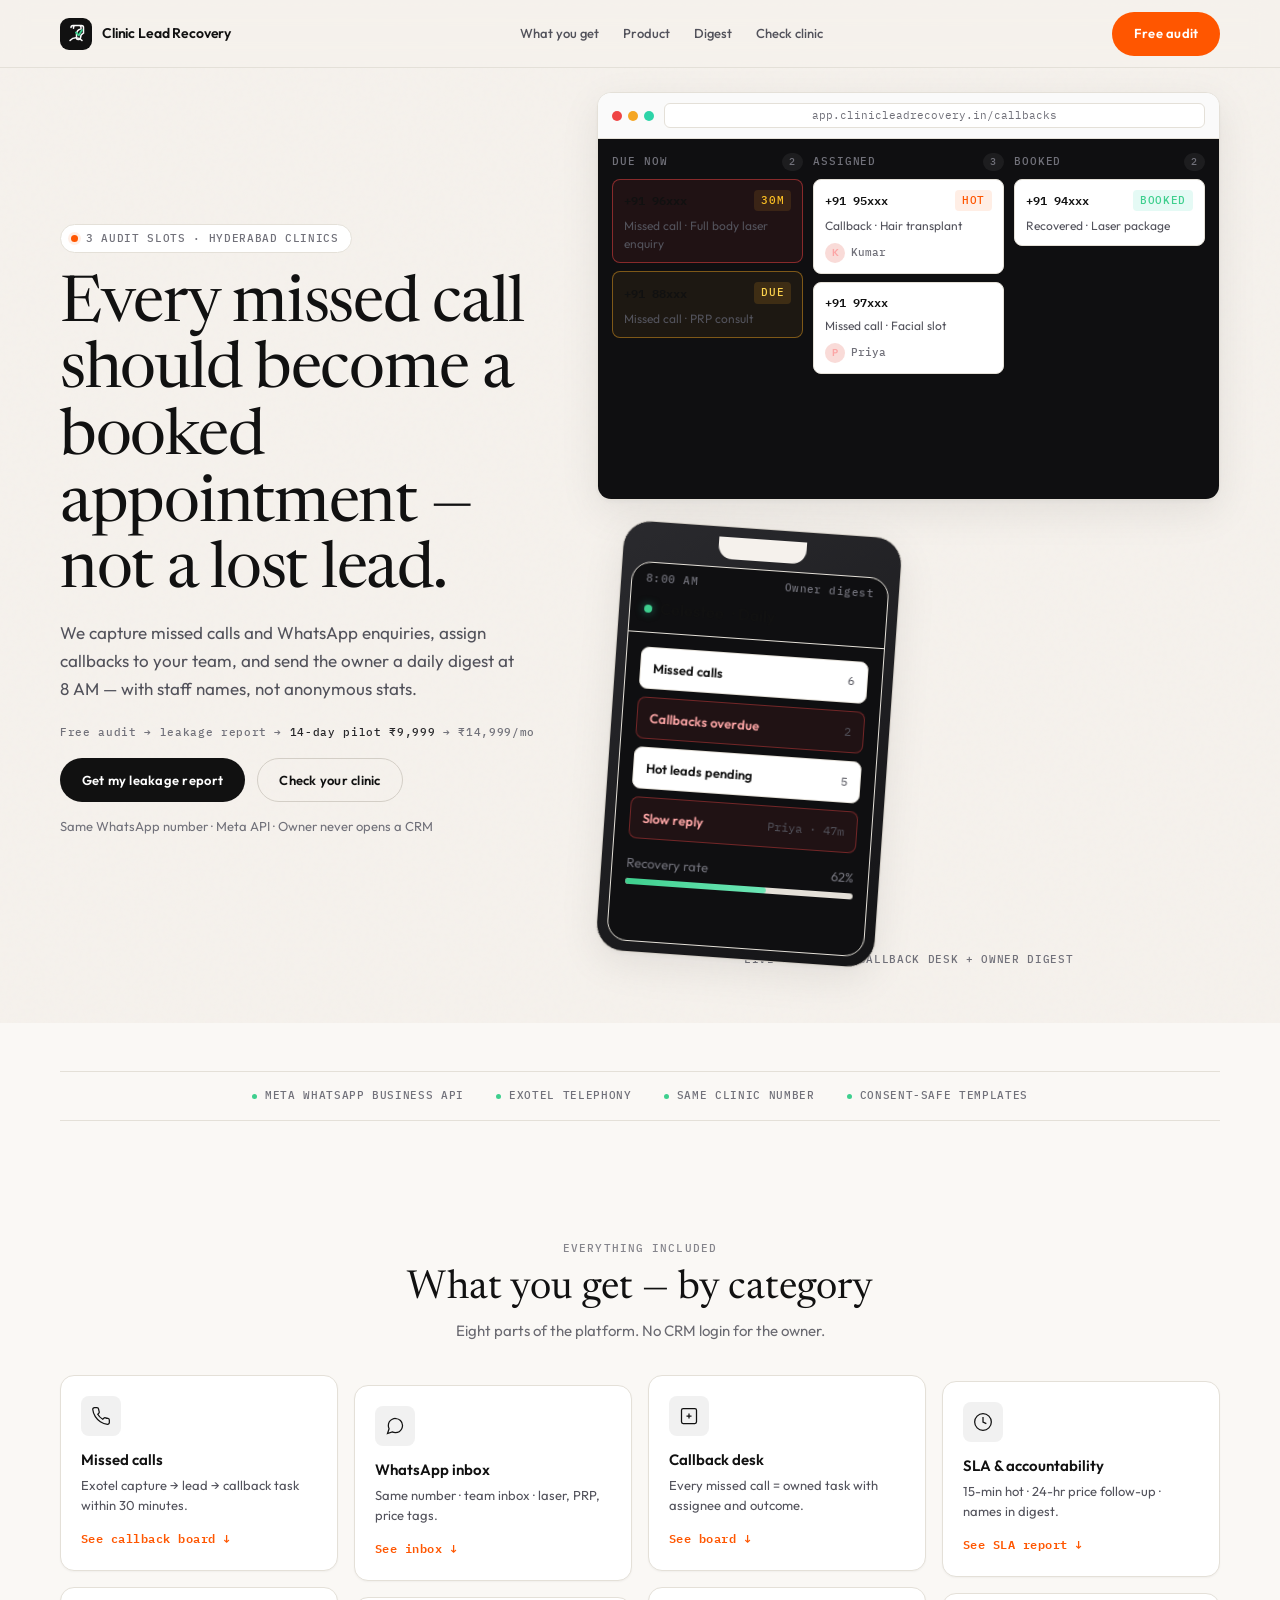
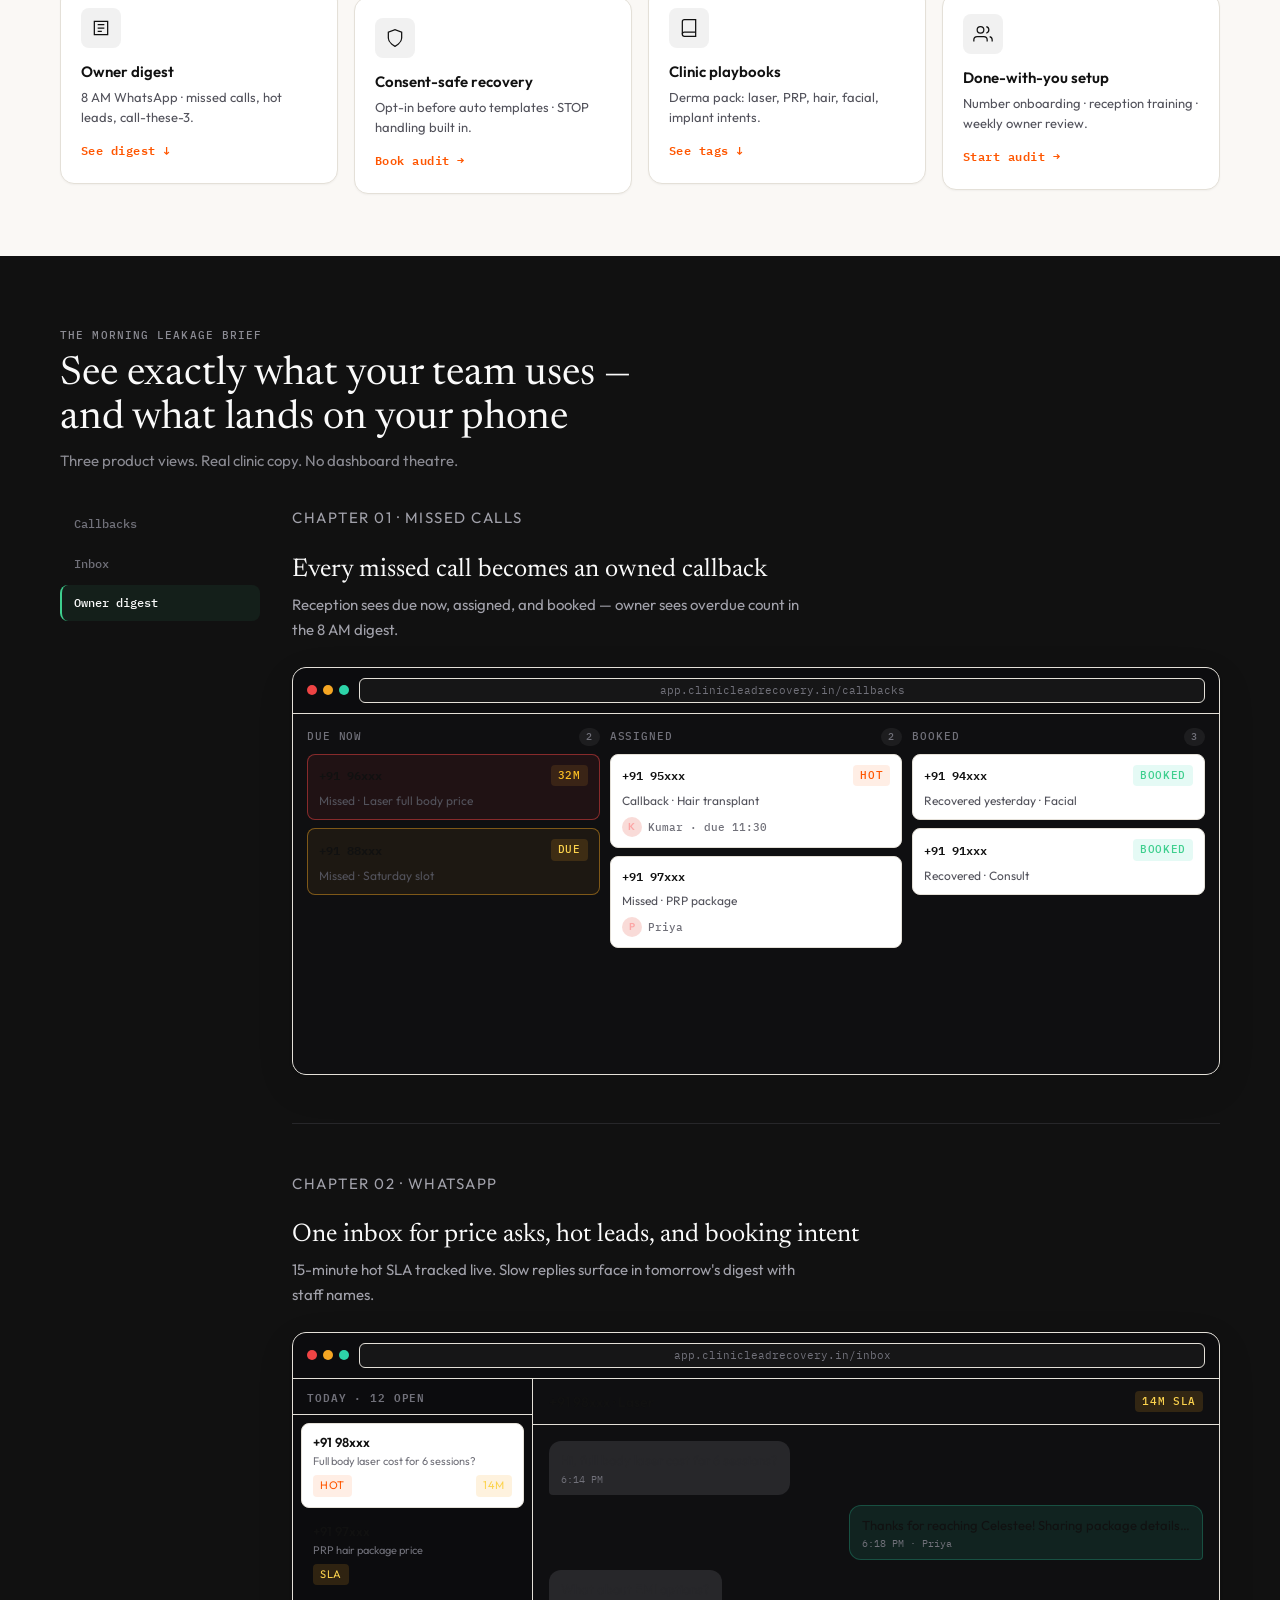
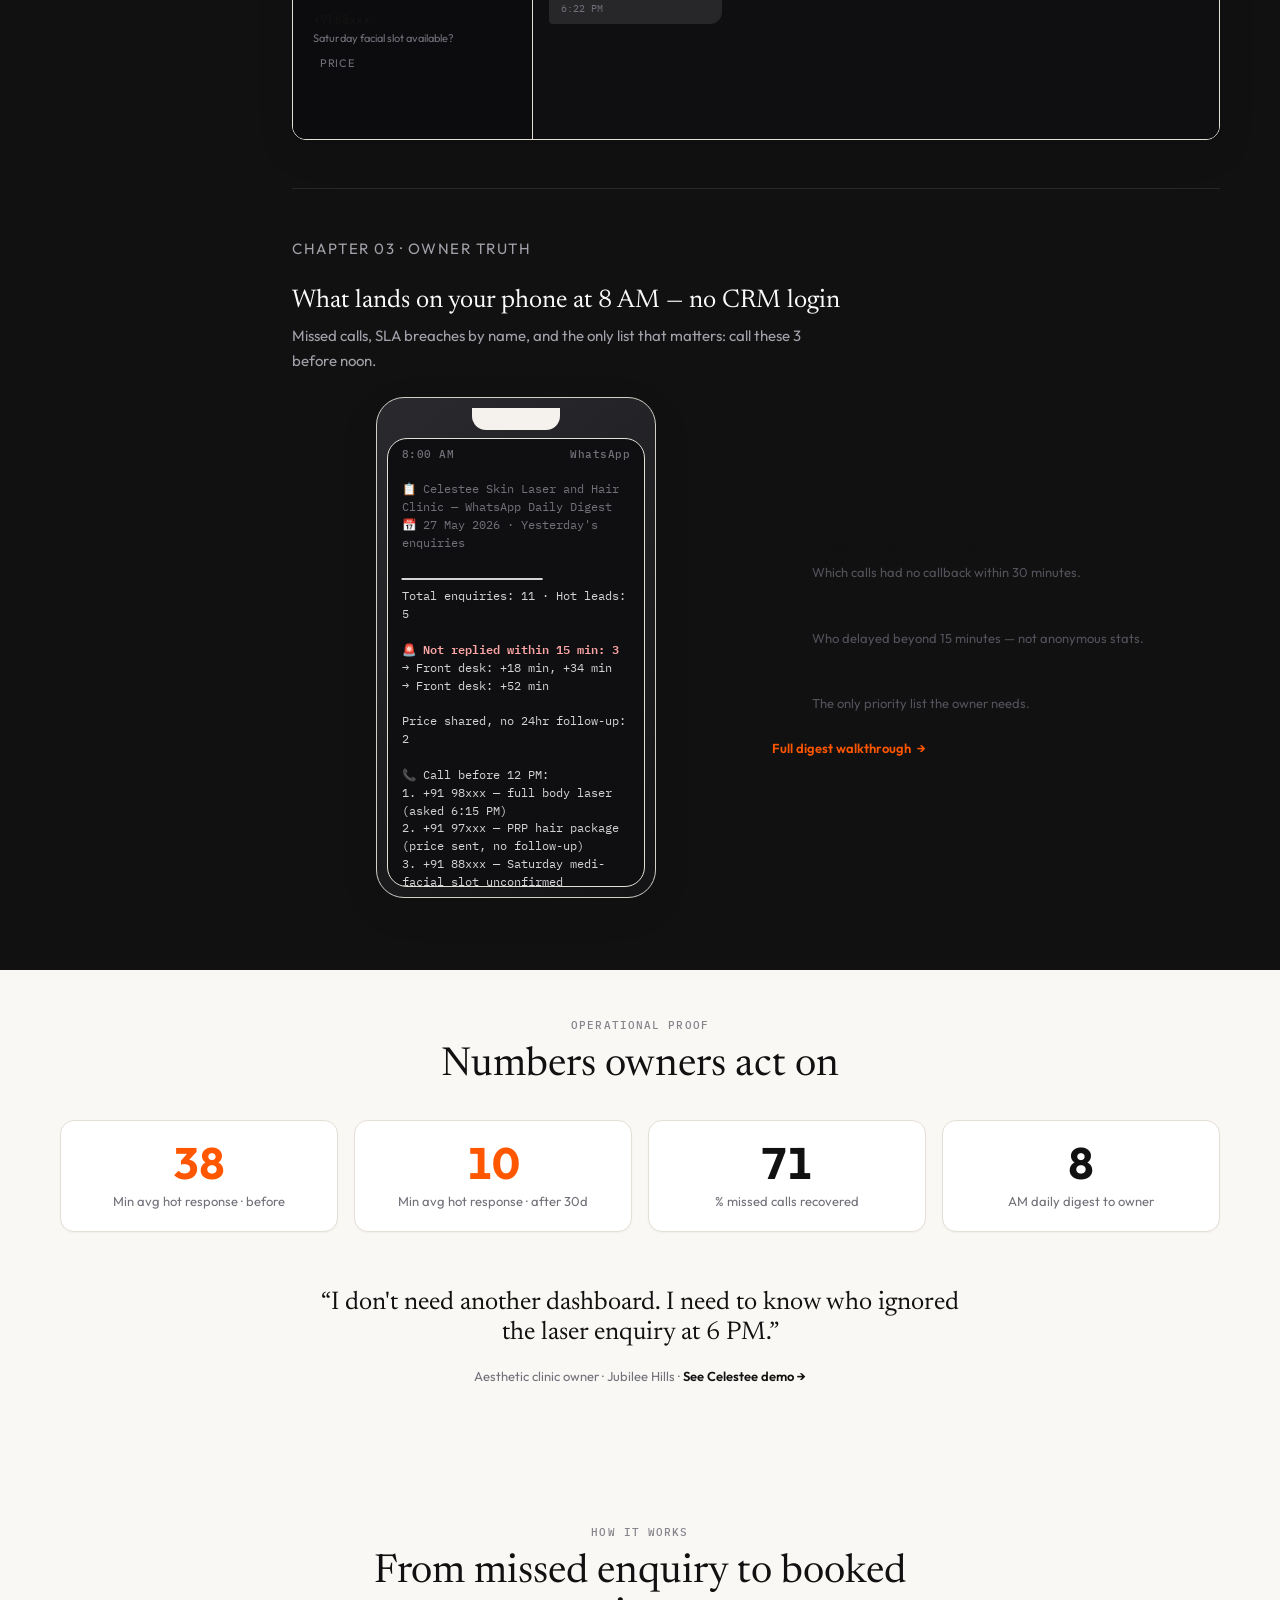
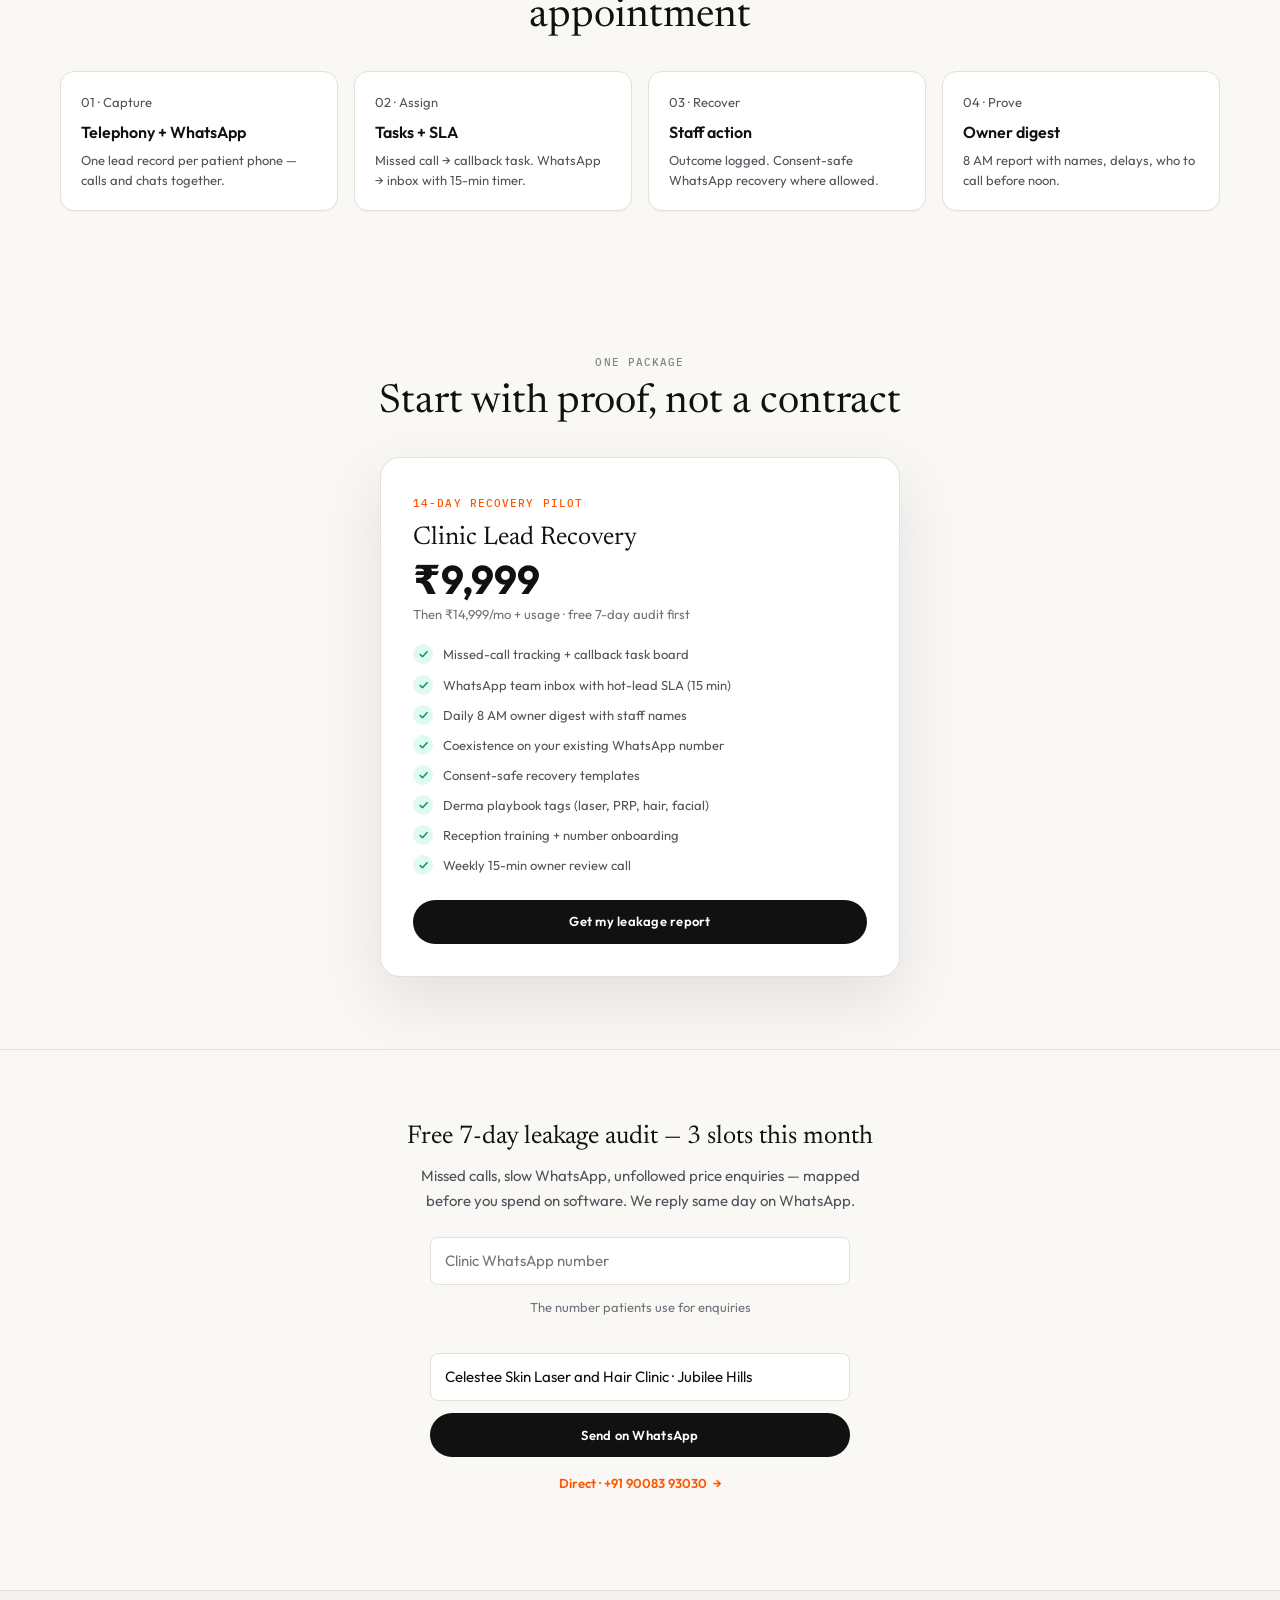
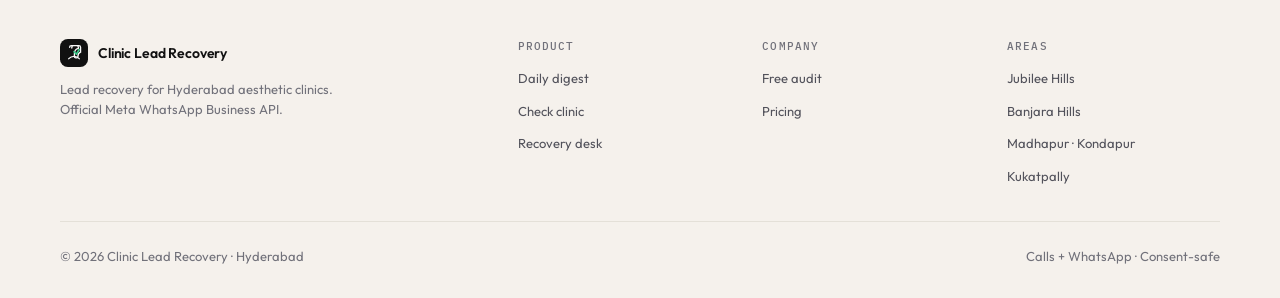
==== commit 7c492119: "Landing v5: cream editorial hero with Intercom × Linear × Supabase visual DNA. Replace dark Ferrari " ====
--- a/index.html
+++ b/index.html
@@ -27,7 +27,7 @@
   <script>document.documentElement.classList.add("js");</script>
 </head>
 
-<body class="has-sticky-cta">
+<body class="has-sticky-cta theme-light">
   <header class="site-header" id="site-header">
     <div class="container header-inner">
       <a href="index.html" class="brand" aria-label="Clinic Lead Recovery home">
@@ -43,7 +43,7 @@
         </ul>
       </nav>
       <div class="nav-actions">
-        <a href="audit.html" class="btn-primary">Free audit</a>
+        <a href="audit.html" class="btn-accent">Free audit</a>
         <button type="button" class="nav-toggle" aria-label="Open menu" aria-expanded="false" id="nav-toggle">
           <span></span><span></span><span></span>
         </button>
@@ -64,29 +64,28 @@
   </div>
 
   <main>
-    <section class="hero section--dark" aria-labelledby="hero-title">
-      <div class="hero-mesh" aria-hidden="true"></div>
-      <div class="hero-grid" aria-hidden="true"></div>
-      <div class="container hero-layout">
+    <section class="hero hero--editorial" aria-labelledby="hero-title">
+      <div class="hero-grain" aria-hidden="true"></div>
+      <div class="container hero-layout hero-layout--product-first">
         <div class="hero-copy">
-          <p class="hero-urgency">Free 7-day audit · 3 slots this month · same-day WhatsApp reply</p>
-          <p class="eyebrow">Hyderabad · Skin, hair, dental &amp; aesthetic</p>
-          <h1 id="hero-title">Your clinic loses high-ticket bookings to calls nobody called back.</h1>
+          <p class="hero-badge"><span class="hero-badge-dot"></span> 3 audit slots · Hyderabad clinics</p>
+          <h1 id="hero-title">Every missed call should become a booked appointment — not a lost lead.</h1>
+          <p class="hero-lead">
+            We capture missed calls and WhatsApp enquiries, assign callbacks to your team, and send the owner a daily digest at 8 AM — with staff names, not anonymous stats.
+          </p>
           <p class="funnel-line">
-            <strong>Free audit</strong> → leakage report → <strong>14-day pilot ₹9,999</strong> → ₹14,999/mo
-          </p>
-          <p class="hero-lead">
-            Missed phone calls and cold WhatsApp chats — captured, assigned, and reported to the owner every morning at 8 AM with staff names.
+            Free audit → leakage report → <strong>14-day pilot ₹9,999</strong> → ₹14,999/mo
           </p>
           <div class="hero-ctas" id="hero-ctas">
             <a href="audit.html" class="btn-primary">Get my leakage report</a>
             <a href="report.html?demo=1" class="btn-outline">Check your clinic</a>
           </div>
-          <p class="hero-reply">Same WhatsApp number · Owner never opens a CRM</p>
-        </div>
-
-        <div class="hero-composite" aria-label="Recovery desk preview">
-          <div class="browser-frame">
+          <p class="hero-reply">Same WhatsApp number · Meta API · Owner never opens a CRM</p>
+        </div>
+
+        <div class="hero-showcase" aria-label="Recovery desk preview">
+          <div class="showcase-stack">
+            <div class="browser-frame browser-frame--light showcase-browser">
             <div class="browser-chrome">
               <div class="browser-dots"><i></i><i></i><i></i></div>
               <div class="browser-url">app.clinicleadrecovery.in/callbacks</div>
@@ -128,7 +127,7 @@
             </div>
           </div>
 
-          <div class="phone-frame" data-hero-phone aria-label="Sample 8 AM digest">
+          <div class="phone-frame phone-frame--float" data-hero-phone aria-label="Sample 8 AM digest">
             <div class="phone-notch" aria-hidden="true"></div>
             <div class="phone-screen">
               <div class="phone-status" id="hero-time"><span>8:00 AM</span><span>Owner digest</span></div>
@@ -145,6 +144,8 @@
               </div>
             </div>
           </div>
+          </div>
+          <p class="showcase-caption">Live preview · Callback desk + owner digest</p>
         </div>
       </div>
     </section>
@@ -163,9 +164,9 @@
     <section class="section section--paper" id="deliverables" aria-labelledby="deliverables-title">
       <div class="container">
         <div class="section-head centered" data-reveal>
-          <p class="eyebrow" style="color: var(--color-primary)">Everything included</p>
+          <p class="eyebrow">Everything included</p>
           <h2 id="deliverables-title">What you get — by category</h2>
-          <p>Eight parts of the Recovery OS. No CRM login for the owner.</p>
+          <p>Eight parts of the platform. No CRM login for the owner.</p>
         </div>
         <div class="deliverable-grid" data-reveal data-reveal-delay="1">
           <article class="deliverable-card">
@@ -236,7 +237,7 @@
       </div>
     </section>
 
-    <section class="section section--dark" id="product" aria-labelledby="product-title">
+    <section class="section section--product-dark" id="product" aria-labelledby="product-title">
       <div class="container">
         <div class="section-head" data-reveal>
           <p class="eyebrow">The morning leakage brief</p>
@@ -377,7 +378,7 @@
       </div>
     </section>
 
-    <section class="section section--dark section--tight" id="proof" aria-labelledby="proof-title">
+    <section class="section section--paper section--tight" id="proof" aria-labelledby="proof-title">
       <div class="container">
         <div class="section-head centered" data-reveal>
           <p class="eyebrow">Operational proof</p>
@@ -465,7 +466,7 @@
       </div>
     </section>
 
-    <section class="cta-band" id="audit" aria-labelledby="audit-title">
+    <section class="section section--paper cta-band" id="audit" aria-labelledby="audit-title">
       <div class="container">
         <h2 id="audit-title" data-reveal>Free 7-day leakage audit — 3 slots this month</h2>
         <p data-reveal data-reveal-delay="1">Missed calls, slow WhatsApp, unfollowed price enquiries — mapped before you spend on software. We reply same day on WhatsApp.</p>
--- a/tokens.css
+++ b/tokens.css
@@ -1,29 +1,40 @@
 :root {
-  --color-primary: #e04a3a;
-  --color-primary-hover: #c73d2f;
-  --color-primary-muted: rgba(224, 74, 58, 0.12);
+  /* Intercom cream canvas */
+  --color-canvas: #f5f1ec;
+  --color-canvas-paper: #faf8f5;
+  --color-canvas-light: #ffffff;
+  --color-canvas-dark: #111111;
+  --color-canvas-elevated: #ffffff;
+  --color-canvas-card: #ffffff;
 
-  --color-canvas: #09090b;
-  --color-canvas-elevated: #141416;
-  --color-canvas-card: #18181b;
-  --color-canvas-paper: #f4f0ea;
-  --color-canvas-light: #ffffff;
-
-  --color-border: #27272a;
-  --color-border-soft: #3f3f46;
-  --color-border-paper: #ddd8d0;
-
-  --color-ink: #fafafa;
-  --color-body: #a1a1aa;
-  --color-body-strong: #e4e4e7;
+  /* Linear zinc ink */
+  --color-ink: #111111;
+  --color-body: #52525b;
+  --color-body-strong: #27272a;
   --color-muted: #71717a;
   --color-on-primary: #ffffff;
 
-  --color-ink-paper: #18181b;
+  --color-ink-paper: #111111;
   --color-body-paper: #52525b;
   --color-muted-paper: #71717a;
 
-  --color-recovery: #2dd4a8;
+  /* Accent: Intercom orange — one CTA moment only (not Ferrari red) */
+  --color-accent: #ff5600;
+  --color-accent-hover: #e04d00;
+  --color-accent-muted: rgba(255, 86, 0, 0.1);
+
+  /* Primary actions = Linear black pill */
+  --color-primary: #111111;
+  --color-primary-hover: #27272a;
+  --color-primary-muted: rgba(17, 17, 17, 0.06);
+
+  --color-border: #e4e0d8;
+  --color-border-soft: #d3cec6;
+  --color-border-paper: #e4e0d8;
+  --color-border-dark: #2a2a2e;
+
+  /* Supabase recovery green — inside product UI only */
+  --color-recovery: #3ecf8e;
   --color-warning: #f5a623;
   --color-danger: #ef4444;
 
@@ -31,8 +42,8 @@
   --font-sans: "Outfit", system-ui, sans-serif;
   --font-mono: "IBM Plex Mono", ui-monospace, monospace;
 
-  --text-display-xl: 400 clamp(2.35rem, 4.8vw, 3.75rem) / 1.06 var(--font-display);
-  --text-display-lg: 400 clamp(1.65rem, 3vw, 2.35rem) / 1.12 var(--font-display);
+  --text-display-xl: 400 clamp(2.5rem, 5.2vw, 4rem) / 1.04 var(--font-display);
+  --text-display-lg: 400 clamp(1.75rem, 3.2vw, 2.5rem) / 1.1 var(--font-display);
   --text-display-md: 400 clamp(1.25rem, 2vw, 1.65rem) / 1.18 var(--font-display);
   --text-title: 600 1rem / 1.35 var(--font-sans);
   --text-body: 400 0.9375rem / 1.65 var(--font-sans);
@@ -41,12 +52,14 @@
   --text-stat: 700 clamp(1.75rem, 3.5vw, 2.75rem) / 1 var(--font-sans);
 
   --tracking-caps: 0.1em;
-  --container-max: 1140px;
+  --container-max: 1160px;
   --nav-height: 68px;
   --radius-sm: 8px;
-  --radius-md: 12px;
-  --radius-lg: 16px;
-  --shadow-card: 0 24px 80px rgba(0, 0, 0, 0.42);
-  --shadow-paper: 0 2px 12px rgba(24, 24, 27, 0.06);
-  --shadow-float: 0 32px 100px rgba(0, 0, 0, 0.55);
+  --radius-md: 14px;
+  --radius-lg: 20px;
+  --radius-pill: 999px;
+  --shadow-card: 0 2px 4px rgba(17, 17, 17, 0.04), 0 12px 40px rgba(17, 17, 17, 0.08);
+  --shadow-paper: 0 1px 2px rgba(17, 17, 17, 0.04);
+  --shadow-float: 0 24px 80px rgba(17, 17, 17, 0.14), 0 8px 24px rgba(17, 17, 17, 0.06);
+  --shadow-product: 0 32px 100px rgba(0, 0, 0, 0.35);
 }
--- a/styles.css
+++ b/styles.css
@@ -55,8 +55,14 @@
 }
 
 .site-header.is-scrolled {
-  background: rgba(9, 9, 11, 0.9);
+  background: rgba(245, 241, 236, 0.92);
   backdrop-filter: blur(16px);
+  border-bottom-color: var(--color-border);
+}
+
+.theme-light .site-header {
+  background: rgba(245, 241, 236, 0.72);
+  backdrop-filter: blur(12px);
   border-bottom-color: var(--color-border);
 }
 
@@ -167,7 +173,8 @@
 
 /* ——— Buttons ——— */
 .btn-primary,
-.btn-outline {
+.btn-outline,
+.btn-accent {
   display: inline-flex;
   align-items: center;
   justify-content: center;
@@ -175,7 +182,7 @@
   padding: 0 1.35rem;
   font: 600 0.8125rem/1 var(--font-sans);
   letter-spacing: 0.02em;
-  border-radius: var(--radius-sm);
+  border-radius: var(--radius-pill);
   cursor: pointer;
   border: none;
   transition: background 0.2s, color 0.2s, border-color 0.2s, transform 0.2s;
@@ -191,6 +198,16 @@
   transform: translateY(-1px);
 }
 
+.btn-accent {
+  background: var(--color-accent);
+  color: #fff;
+}
+
+.btn-accent:hover {
+  background: var(--color-accent-hover);
+  transform: translateY(-1px);
+}
+
 .btn-outline {
   background: transparent;
   color: var(--color-ink);
@@ -213,7 +230,7 @@
 
 .link-arrow {
   font: 600 0.8125rem/1 var(--font-sans);
-  color: var(--color-primary);
+  color: var(--color-accent);
   display: inline-flex;
   align-items: center;
   gap: 6px;
@@ -242,7 +259,7 @@
 }
 
 .input:focus {
-  outline: 2px solid var(--color-primary);
+  outline: 2px solid var(--color-accent);
   outline-offset: 2px;
 }
 
@@ -293,7 +310,7 @@
   font: var(--text-caption);
   letter-spacing: var(--tracking-caps);
   text-transform: uppercase;
-  color: var(--color-primary);
+  color: var(--color-muted);
   margin-bottom: 0.65rem;
 }
 
@@ -322,10 +339,14 @@
   flex-wrap: wrap;
   gap: 0.75rem;
   align-items: center;
+}
+
+.js .hero-ctas:not(.is-visible) {
   opacity: 0;
 }
 
-.hero-ctas.is-visible {
+.hero-ctas.is-visible,
+.no-js .hero-ctas {
   opacity: 1;
   transition: opacity 0.5s ease;
 }
@@ -404,7 +425,7 @@
 }
 
 .section--paper .section-head .eyebrow {
-  color: var(--color-primary);
+  color: var(--color-muted-paper);
 }
 
 .section--paper .section-head h2,
@@ -438,17 +459,17 @@
   padding: 4.5rem 0;
   text-align: center;
   border-top: 1px solid var(--color-border);
-  background: linear-gradient(180deg, var(--color-canvas) 0%, #0c0c0f 100%);
+  background: var(--color-canvas-paper);
 }
 
 .cta-band h2 {
   font: var(--text-display-md);
-  color: var(--color-ink);
+  color: var(--color-ink-paper);
   margin-bottom: 0.75rem;
 }
 
 .cta-band p {
-  color: var(--color-body);
+  color: var(--color-body-paper);
   max-width: 48ch;
   margin: 0 auto 1.5rem;
 }
@@ -464,7 +485,7 @@
   inset: auto 0 0;
   z-index: 90;
   padding: 0.75rem 1rem;
-  background: rgba(9, 9, 11, 0.95);
+  background: rgba(245, 241, 236, 0.96);
   border-top: 1px solid var(--color-border);
   backdrop-filter: blur(12px);
   transform: translateY(100%);
--- a/components.css
+++ b/components.css
@@ -1,23 +1,141 @@
 /* ——— Atmosphere ——— */
 
-.hero-mesh {
+.hero-mesh,
+.hero-grid {
+  display: none !important;
+}
+
+/* v5 editorial hero */
+.hero--editorial {
+  min-height: auto;
+  padding-top: calc(var(--nav-height) + 1.5rem);
+  padding-bottom: 3.5rem;
+  background: var(--color-canvas);
+  overflow: clip;
+}
+
+.hero-grain {
   position: absolute;
   inset: 0;
-  background:
-    radial-gradient(ellipse 55% 45% at 85% 15%, rgba(80, 227, 194, 0.07), transparent 50%),
-    radial-gradient(ellipse 45% 40% at 15% 85%, rgba(235, 54, 127, 0.05), transparent 50%),
-    linear-gradient(165deg, #09090b 0%, #0f0f12 55%, #09090b 100%);
-}
-
-.hero-grid {
+  opacity: 0.35;
+  pointer-events: none;
+  background-image: url("data:image/svg+xml,%3Csvg viewBox='0 0 256 256' xmlns='http://www.w3.org/2000/svg'%3E%3Cfilter id='n'%3E%3CfeTurbulence type='fractalNoise' baseFrequency='0.85' numOctaves='4' stitchTiles='stitch'/%3E%3C/filter%3E%3Crect width='100%25' height='100%25' filter='url(%23n)' opacity='0.04'/%3E%3C/svg%3E");
+}
+
+.hero-badge {
+  display: inline-flex;
+  align-items: center;
+  gap: 8px;
+  margin-bottom: 1.25rem;
+  padding: 6px 12px 6px 10px;
+  border-radius: var(--radius-pill);
+  border: 1px solid var(--color-border);
+  background: var(--color-canvas-light);
+  font: var(--text-caption);
+  letter-spacing: 0.06em;
+  text-transform: uppercase;
+  color: var(--color-muted);
+}
+
+.hero-badge-dot {
+  width: 7px;
+  height: 7px;
+  border-radius: 50%;
+  background: var(--color-accent);
+  box-shadow: 0 0 0 3px var(--color-accent-muted);
+}
+
+.hero--editorial h1 {
+  color: var(--color-ink);
+  max-width: 14ch;
+}
+
+.hero--editorial .hero-lead {
+  color: var(--color-body);
+  max-width: 42ch;
+  font-size: 1.0625rem;
+}
+
+.hero-showcase { position: relative; }
+.showcase-stack { position: relative; }
+.showcase-browser { box-shadow: var(--shadow-float); }
+
+.browser-frame--light {
+  border: 1px solid var(--color-border);
+  background: var(--color-canvas-light);
+  box-shadow: var(--shadow-float);
+}
+
+.browser-frame--light .browser-chrome {
+  background: #fafafa;
+  border-bottom: 1px solid var(--color-border);
+}
+
+.browser-frame--light .browser-url {
+  background: #fff;
+  border-color: var(--color-border);
+  color: var(--color-muted);
+}
+
+.browser-frame--light .browser-body { background: #0f0f11; }
+
+.phone-frame--float {
   position: absolute;
-  inset: 0;
-  background-image:
-    linear-gradient(rgba(255, 255, 255, 0.025) 1px, transparent 1px),
-    linear-gradient(90deg, rgba(255, 255, 255, 0.025) 1px, transparent 1px);
-  background-size: 56px 56px;
-  mask-image: radial-gradient(ellipse 75% 65% at 55% 35%, black, transparent);
-  pointer-events: none;
+  right: -12px;
+  bottom: -28px;
+  width: min(38%, 220px);
+  transform: rotate(4deg);
+  box-shadow: var(--shadow-product);
+  z-index: 2;
+}
+
+@media (max-width: 959px) {
+  .phone-frame--float {
+    position: relative;
+    right: auto;
+    bottom: auto;
+    transform: none;
+    width: min(72%, 260px);
+    margin: -2rem auto 0;
+  }
+}
+
+.showcase-caption {
+  margin-top: 1.25rem;
+  text-align: center;
+  font: var(--text-caption);
+  letter-spacing: 0.06em;
+  text-transform: uppercase;
+  color: var(--color-muted);
+}
+
+@media (min-width: 1024px) {
+  .hero-layout--product-first {
+    grid-template-columns: 0.88fr 1.12fr;
+    gap: 3rem;
+  }
+}
+
+.section--product-dark {
+  background: var(--color-canvas-dark);
+  color: #a1a1aa;
+}
+
+.section--product-dark .section-head h2,
+.section--product-dark .chapter-block h3 { color: #fafafa; }
+
+.section--product-dark .section-head p,
+.section--product-dark .chapter-block > p { color: #a1a1aa; }
+
+.section--product-dark .chapter-label { color: #71717a; }
+
+.section--product-dark .chapter-block + .chapter-block { border-top-color: #27272a; }
+
+.section--product-dark .chapter-nav a.is-active,
+.section--product-dark .chapter-nav a:hover {
+  color: #fafafa;
+  background: rgba(62, 207, 142, 0.08);
+  border-left-color: var(--color-recovery);
 }
 
 .funnel-line {
@@ -256,8 +374,8 @@
 }
 
 .tag.is-hot {
-  background: var(--color-primary-muted);
-  color: #fca5a5;
+  background: var(--color-accent-muted);
+  color: var(--color-accent);
 }
 
 .tag.is-due {
@@ -543,7 +661,7 @@
   height: 100%;
   width: 0;
   border-radius: inherit;
-  background: linear-gradient(90deg, var(--color-primary), #ff6b5e);
+  background: linear-gradient(90deg, var(--color-recovery), #6ee7b7);
   transition: width 1.2s ease 0.3s;
 }
 
@@ -613,8 +731,8 @@
   border-radius: var(--radius-sm);
   display: grid;
   place-items: center;
-  background: rgba(224, 74, 58, 0.08);
-  color: var(--color-primary);
+  background: var(--color-primary-muted);
+  color: var(--color-ink);
   margin-bottom: 0.85rem;
 }
 
@@ -633,7 +751,7 @@
 .deliverable-card a {
   font: 600 0.75rem/1 var(--font-mono);
   letter-spacing: 0.04em;
-  color: var(--color-primary);
+  color: var(--color-accent);
 }
 
 /* ——— Product chapters ——— */
@@ -729,8 +847,9 @@
   padding: 1.25rem;
   border-radius: var(--radius-md);
   border: 1px solid var(--color-border);
-  background: rgba(20, 20, 22, 0.65);
+  background: var(--color-canvas-light);
   text-align: center;
+  box-shadow: var(--shadow-paper);
 }
 
 .stat-cell .value {
@@ -740,7 +859,7 @@
 }
 
 .stat-cell .value.accent {
-  color: var(--color-primary);
+  color: var(--color-accent);
 }
 
 .stat-cell .label {
@@ -800,7 +919,7 @@
   font: var(--text-caption);
   letter-spacing: var(--tracking-caps);
   text-transform: uppercase;
-  color: var(--color-primary);
+  color: var(--color-accent);
   margin-bottom: 0.75rem;
 }
 
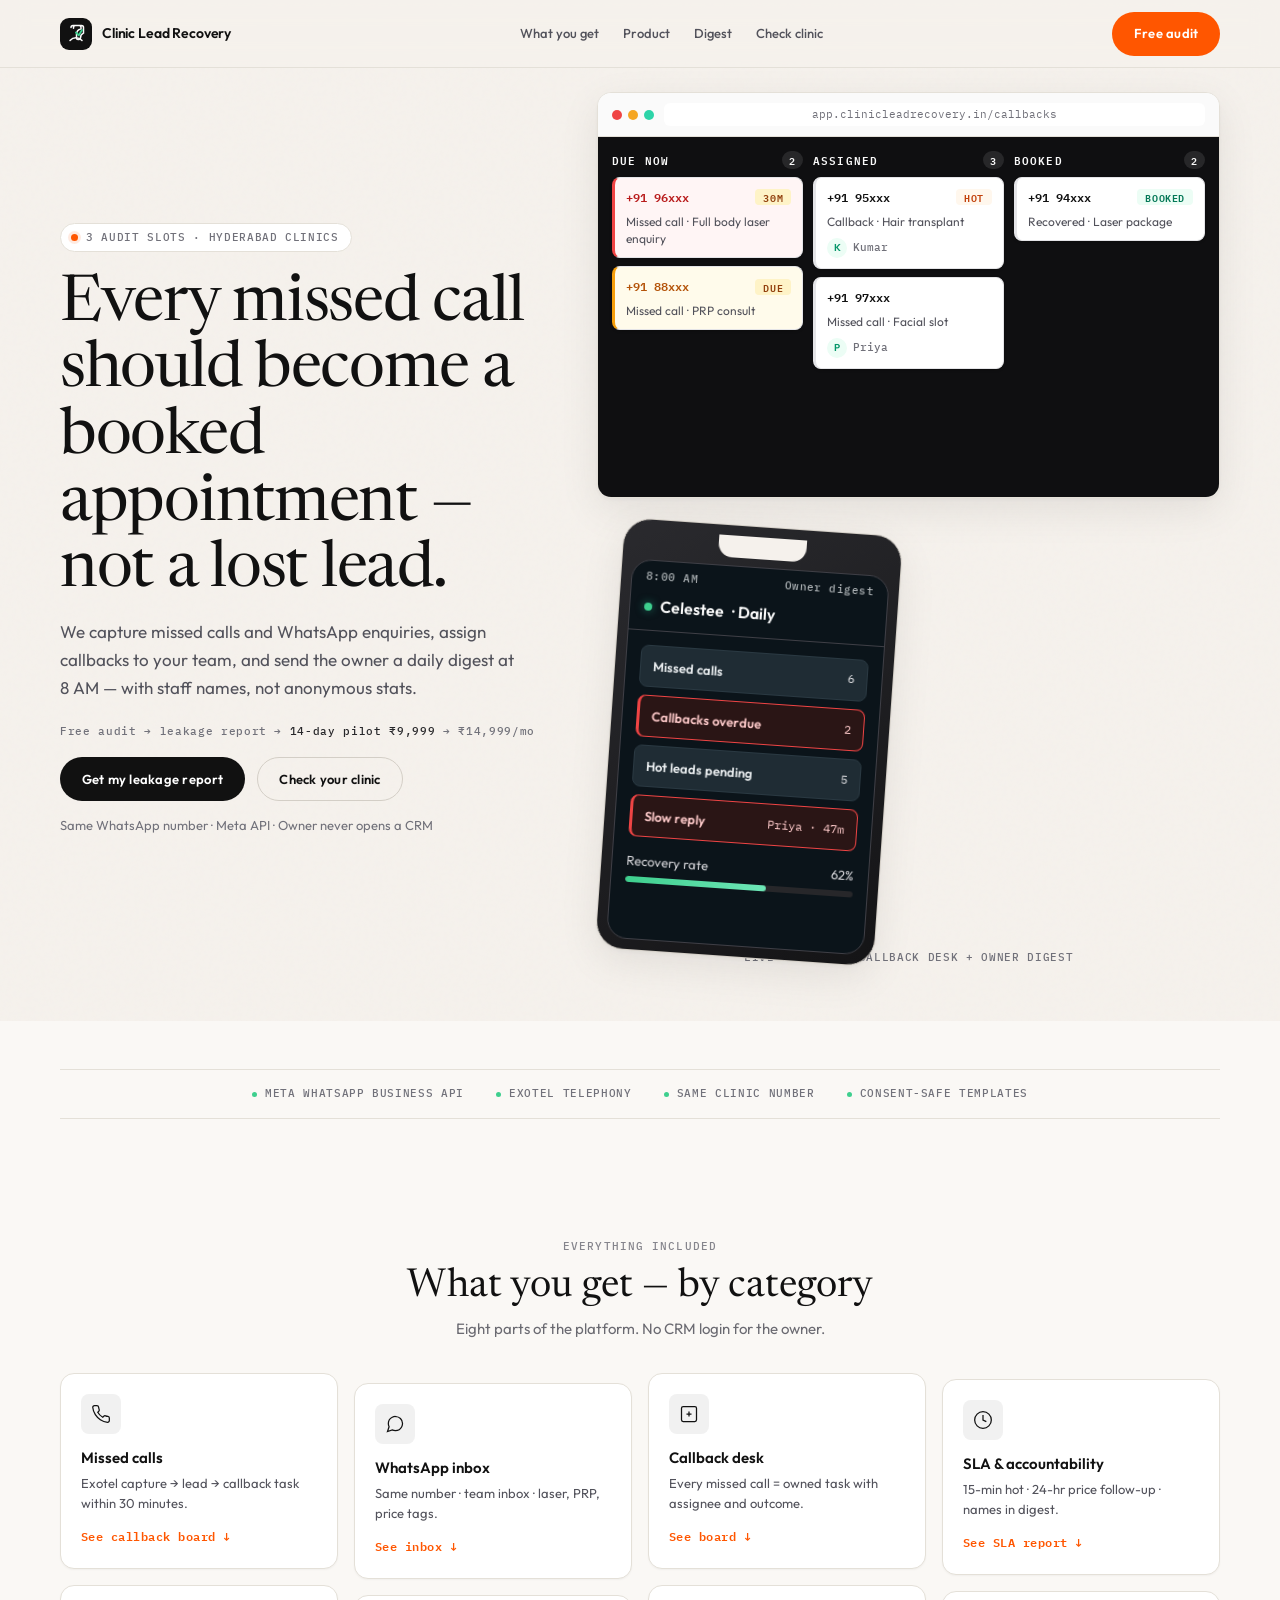
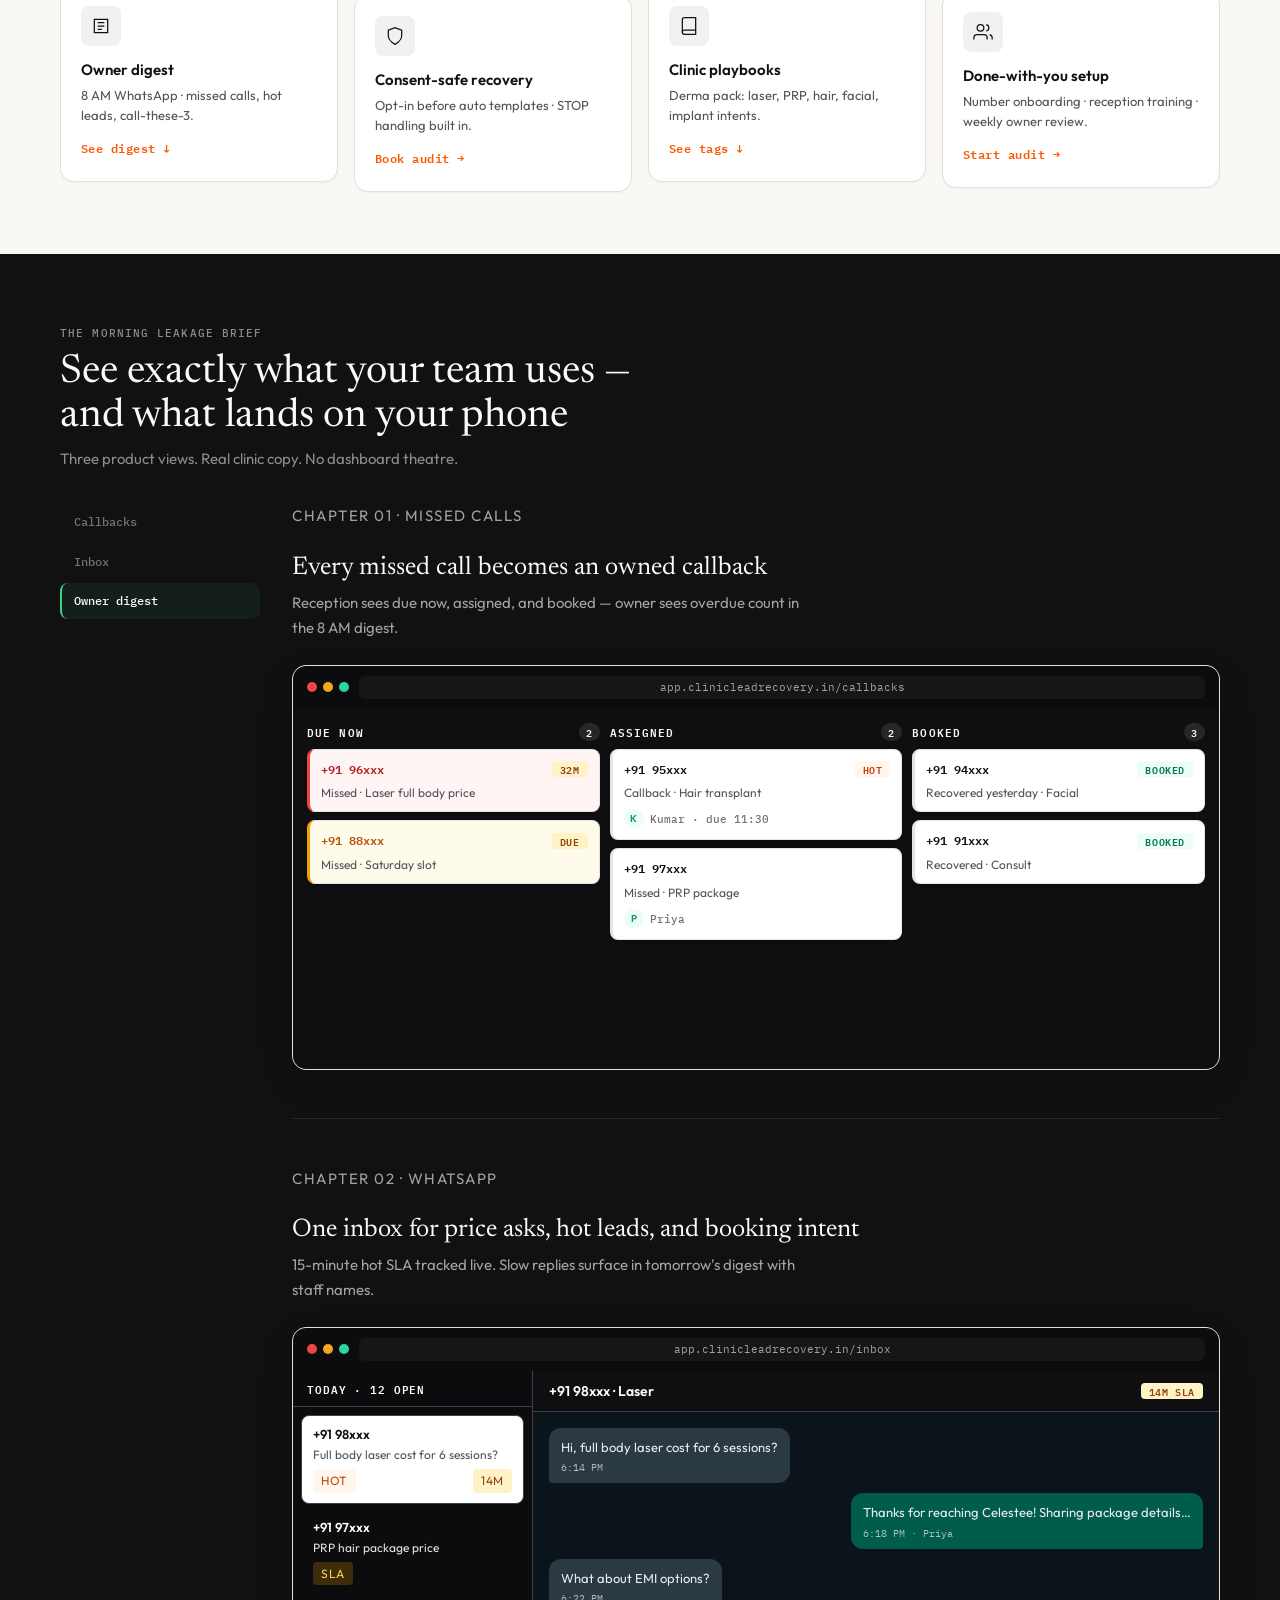
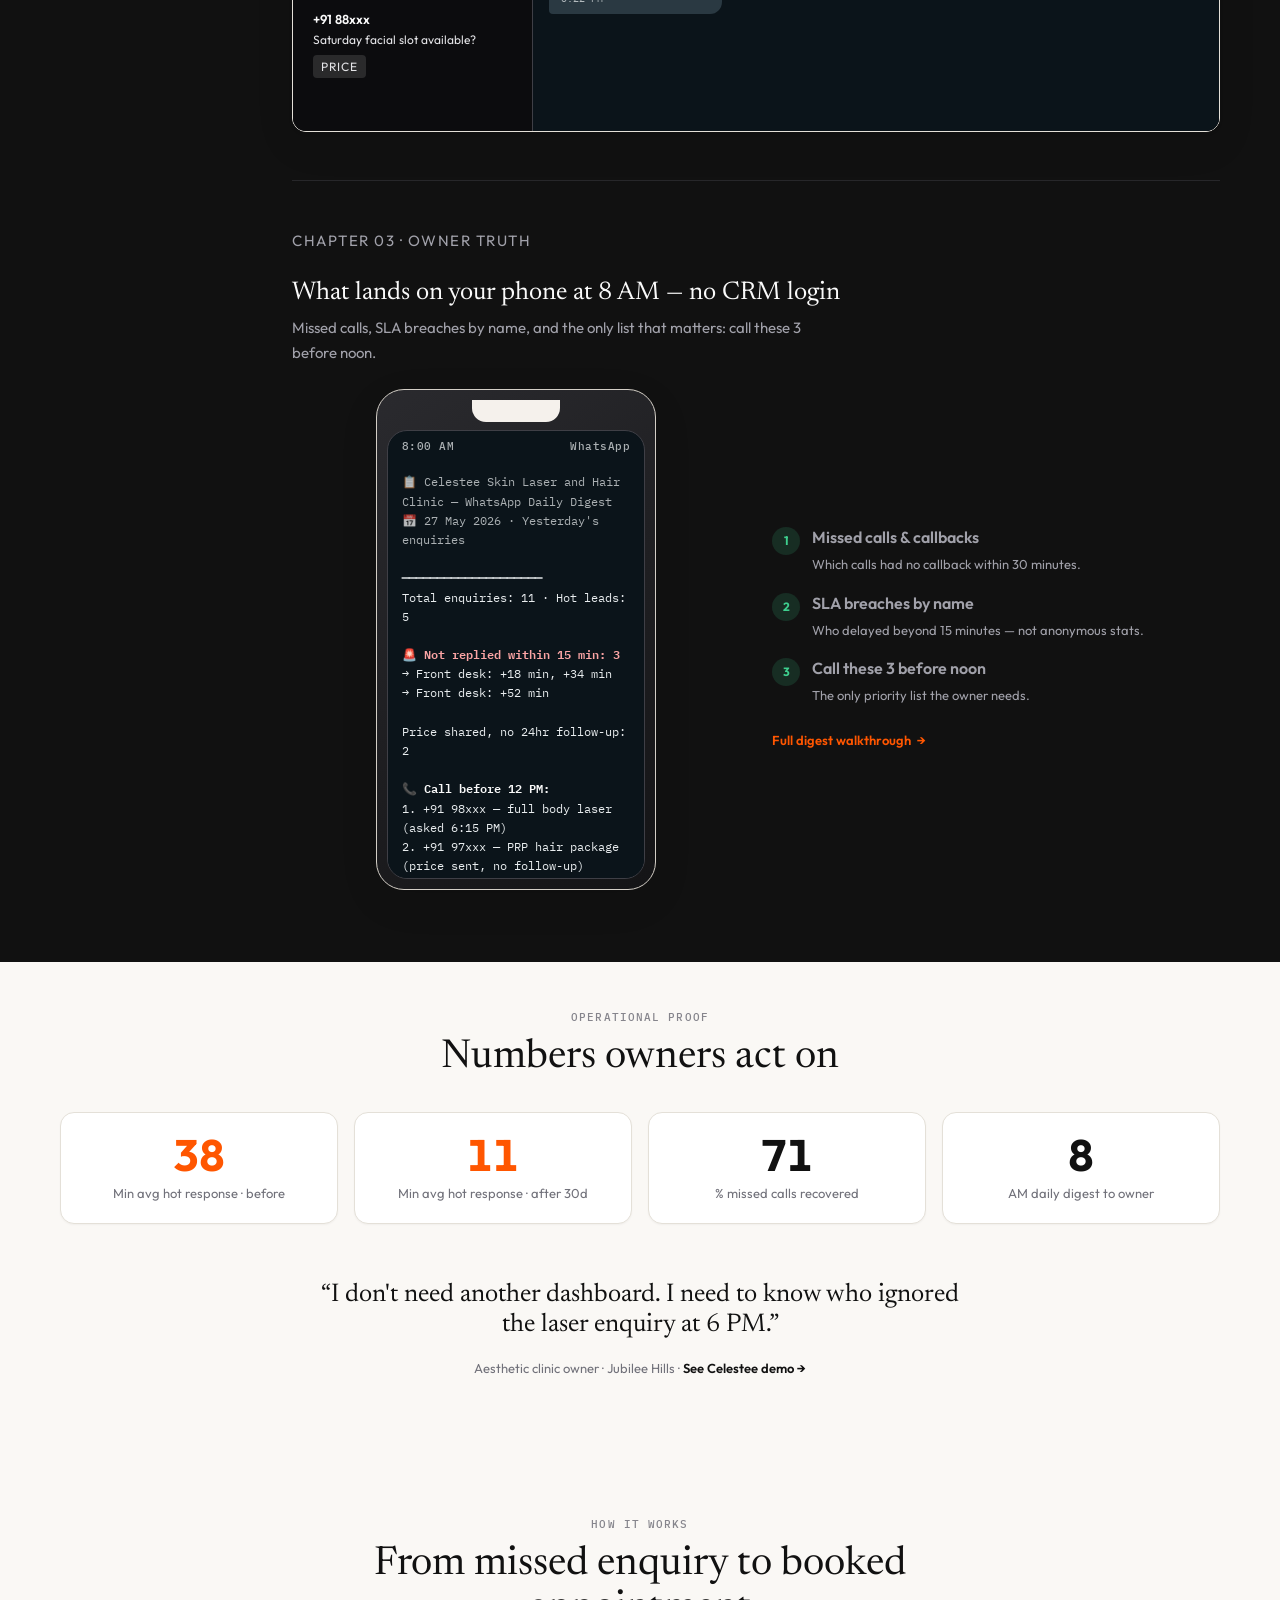
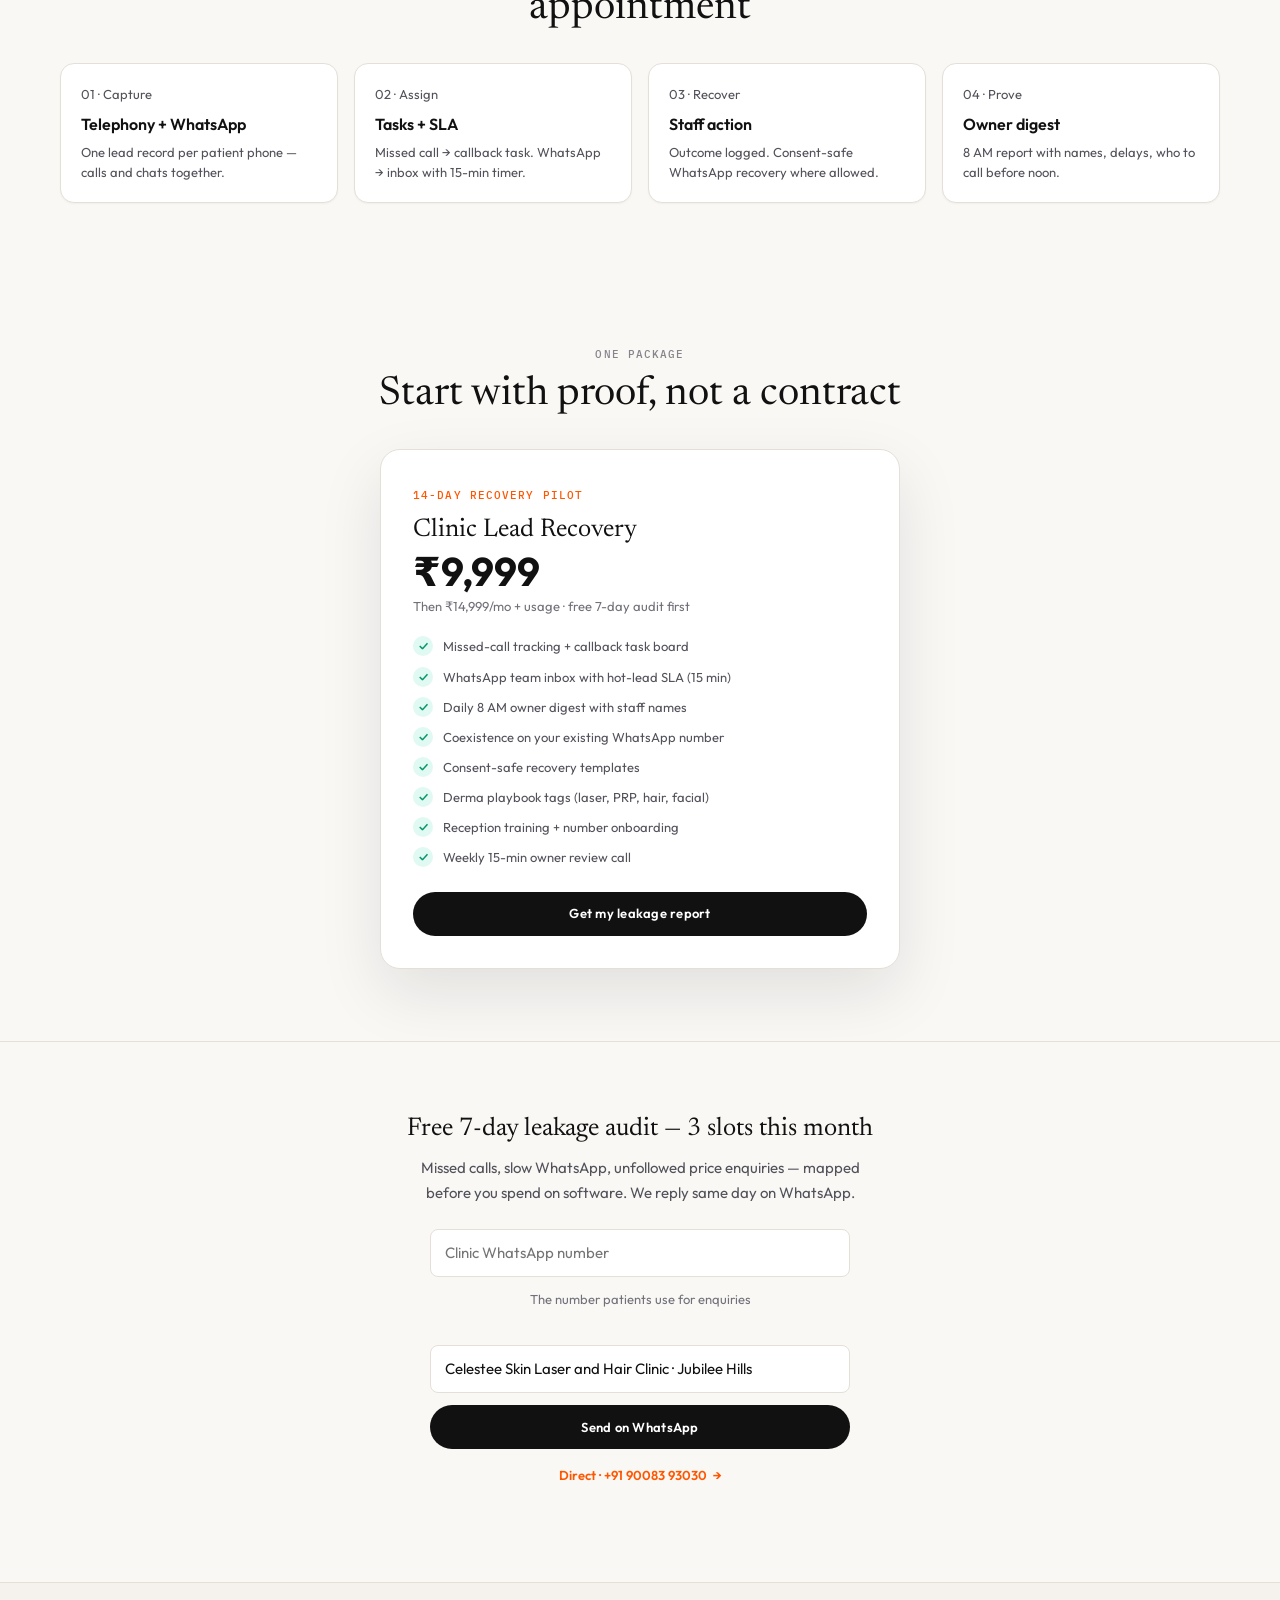
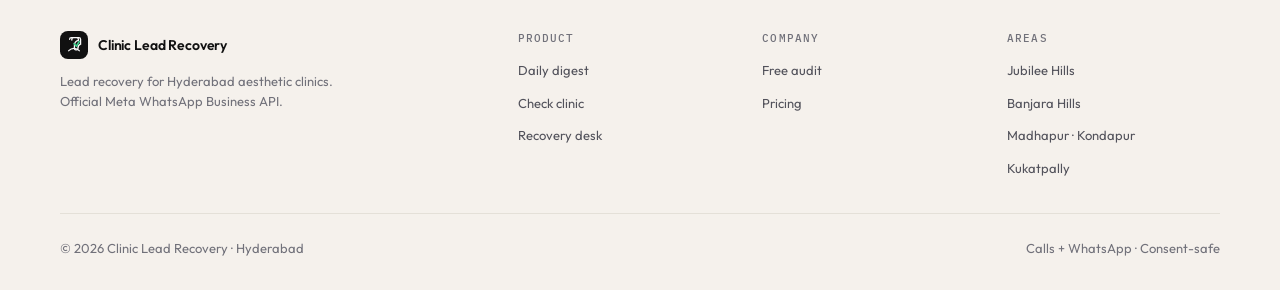
==== commit c0d933a6: "Design system v6: Blade-style tokens, high-contrast product mocks. Add semantic token layers (market" ====
--- a/index.html
+++ b/index.html
@@ -27,7 +27,7 @@
   <script>document.documentElement.classList.add("js");</script>
 </head>
 
-<body class="has-sticky-cta theme-light">
+<body class="has-sticky-cta theme-light" data-theme="marketing">
   <header class="site-header" id="site-header">
     <div class="container header-inner">
       <a href="index.html" class="brand" aria-label="Clinic Lead Recovery home">
@@ -237,7 +237,7 @@
       </div>
     </section>
 
-    <section class="section section--product-dark" id="product" aria-labelledby="product-title">
+    <section class="section section--product-dark" id="product" data-theme="product" aria-labelledby="product-title">
       <div class="container">
         <div class="section-head" data-reveal>
           <p class="eyebrow">The morning leakage brief</p>
@@ -321,24 +321,24 @@
                         <div class="inbox-thread-item is-active">
                           <strong>+91 98xxx</strong>
                           <span>Full body laser cost for 6 sessions?</span>
-                          <div class="inbox-thread-meta"><span class="tag is-hot">Hot</span><span class="tag is-due" data-sla-timer>14m</span></div>
+                          <div class="inbox-thread-meta"><span class="tag is-hot">Hot</span><span class="tag is-warn" data-sla-timer>14m</span></div>
                         </div>
                         <div class="inbox-thread-item">
                           <strong>+91 97xxx</strong>
                           <span>PRP hair package price</span>
-                          <div class="inbox-thread-meta"><span class="tag is-due">SLA</span></div>
+                          <div class="inbox-thread-meta"><span class="tag is-warn">SLA</span></div>
                         </div>
                         <div class="inbox-thread-item">
                           <strong>+91 88xxx</strong>
                           <span>Saturday facial slot available?</span>
-                          <div class="inbox-thread-meta"><span class="tag">Price</span></div>
+                          <div class="inbox-thread-meta"><span class="tag is-neutral">Price</span></div>
                         </div>
                       </div>
                     </aside>
                     <div class="inbox-pane">
                       <div class="inbox-pane-head">
                         <strong>+91 98xxx · Laser</strong>
-                        <span class="tag is-due" data-sla-timer>14m SLA</span>
+                        <span class="tag is-warn" data-sla-timer>14m SLA</span>
                       </div>
                       <div class="inbox-messages">
                         <div class="msg-bubble in">Hi, full body laser cost for 6 sessions?<div class="msg-time">6:14 PM</div></div>
--- a/tokens.css
+++ b/tokens.css
@@ -1,42 +1,40 @@
+@import url("design-system/index.css");
+
 :root {
-  /* Intercom cream canvas */
-  --color-canvas: #f5f1ec;
-  --color-canvas-paper: #faf8f5;
-  --color-canvas-light: #ffffff;
-  --color-canvas-dark: #111111;
-  --color-canvas-elevated: #ffffff;
-  --color-canvas-card: #ffffff;
+  /* Legacy aliases → semantic marketing tokens */
+  --color-canvas: var(--surface-background);
+  --color-canvas-paper: var(--surface-background-raised);
+  --color-canvas-light: var(--surface-background-card);
+  --color-canvas-dark: var(--clr-ink-900);
+  --color-canvas-elevated: var(--surface-background-card);
+  --color-canvas-card: var(--surface-background-card);
 
-  /* Linear zinc ink */
-  --color-ink: #111111;
-  --color-body: #52525b;
-  --color-body-strong: #27272a;
-  --color-muted: #71717a;
-  --color-on-primary: #ffffff;
+  --color-ink: var(--surface-text);
+  --color-body: var(--surface-text-subtle);
+  --color-body-strong: var(--clr-ink-700);
+  --color-muted: var(--surface-text-muted);
+  --color-on-primary: var(--action-text-on-primary);
 
-  --color-ink-paper: #111111;
-  --color-body-paper: #52525b;
-  --color-muted-paper: #71717a;
+  --color-ink-paper: var(--surface-text);
+  --color-body-paper: var(--surface-text-subtle);
+  --color-muted-paper: var(--surface-text-muted);
 
-  /* Accent: Intercom orange — one CTA moment only (not Ferrari red) */
-  --color-accent: #ff5600;
-  --color-accent-hover: #e04d00;
-  --color-accent-muted: rgba(255, 86, 0, 0.1);
+  --color-accent: var(--action-background-accent);
+  --color-accent-hover: var(--action-background-accent-hover);
+  --color-accent-muted: rgba(255, 86, 0, 0.12);
 
-  /* Primary actions = Linear black pill */
-  --color-primary: #111111;
-  --color-primary-hover: #27272a;
+  --color-primary: var(--action-background-primary);
+  --color-primary-hover: var(--action-background-primary-hover);
   --color-primary-muted: rgba(17, 17, 17, 0.06);
 
-  --color-border: #e4e0d8;
-  --color-border-soft: #d3cec6;
-  --color-border-paper: #e4e0d8;
+  --color-border: var(--surface-border);
+  --color-border-soft: var(--surface-border-soft);
+  --color-border-paper: var(--surface-border);
   --color-border-dark: #2a2a2e;
 
-  /* Supabase recovery green — inside product UI only */
-  --color-recovery: #3ecf8e;
-  --color-warning: #f5a623;
-  --color-danger: #ef4444;
+  --color-recovery: var(--clr-recovery-500);
+  --color-warning: var(--clr-warning-500);
+  --color-danger: var(--clr-danger-500);
 
   --font-display: "Newsreader", Georgia, "Times New Roman", serif;
   --font-sans: "Outfit", system-ui, sans-serif;
@@ -58,8 +56,9 @@
   --radius-md: 14px;
   --radius-lg: 20px;
   --radius-pill: 999px;
-  --shadow-card: 0 2px 4px rgba(17, 17, 17, 0.04), 0 12px 40px rgba(17, 17, 17, 0.08);
-  --shadow-paper: 0 1px 2px rgba(17, 17, 17, 0.04);
-  --shadow-float: 0 24px 80px rgba(17, 17, 17, 0.14), 0 8px 24px rgba(17, 17, 17, 0.06);
-  --shadow-product: 0 32px 100px rgba(0, 0, 0, 0.35);
+
+  --shadow-card: var(--elevation-2);
+  --shadow-paper: var(--elevation-1);
+  --shadow-float: var(--elevation-3);
+  --shadow-product: var(--elevation-4);
 }
--- a/components.css
+++ b/components.css
@@ -74,10 +74,10 @@
 .browser-frame--light .browser-url {
   background: #fff;
   border-color: var(--color-border);
-  color: var(--color-muted);
-}
-
-.browser-frame--light .browser-body { background: #0f0f11; }
+  color: var(--color-muted-paper);
+}
+
+.browser-frame--light .browser-body { background: var(--mock-bg); }
 
 .phone-frame--float {
   position: absolute;
@@ -235,7 +235,7 @@
   align-items: center;
   gap: 10px;
   padding: 10px 14px;
-  border-bottom: 1px solid var(--color-border);
+  border-bottom: 1px solid var(--mock-border);
   background: #0c0c0e;
 }
 
@@ -260,21 +260,77 @@
   flex: 1;
   text-align: center;
   font: 400 0.6875rem/1 var(--font-mono);
-  color: var(--color-muted);
+  color: var(--mock-muted);
   padding: 6px 12px;
   border-radius: 6px;
   background: rgba(255, 255, 255, 0.04);
-  border: 1px solid var(--color-border);
+  border: 1px solid var(--mock-border);
 }
 
 .browser-body {
   padding: 0;
   min-height: 320px;
-  background: #0f0f11;
+  background: var(--mock-bg);
+  color: var(--mock-body);
 }
 
 .browser-body--board {
   min-height: 360px;
+}
+
+.browser-body .board-col-head {
+  color: var(--mock-ink);
+  font-weight: 600;
+  letter-spacing: 0.1em;
+}
+
+.browser-body .board-col-head .count {
+  background: rgba(255, 255, 255, 0.1);
+  color: var(--mock-ink);
+}
+
+/* All board cards: white tiles on dark canvas — alert = left stripe, not tinted bg */
+.browser-body .board-card {
+  background: var(--mock-card);
+  border: 1px solid #e4e4e7;
+  border-left-width: 3px;
+  border-left-color: #e4e4e7;
+  box-shadow: 0 1px 3px rgba(0, 0, 0, 0.2);
+}
+
+.browser-body .board-card-top strong {
+  color: var(--mock-card-text);
+}
+
+.browser-body .board-card p {
+  color: var(--mock-card-body);
+}
+
+.browser-body .board-card .board-assignee {
+  color: var(--mock-card-muted);
+}
+
+.browser-body .board-card.is-overdue {
+  border-left-color: var(--mock-alert-border);
+  background: var(--mock-alert-bg);
+}
+
+.browser-body .board-card.is-overdue .board-card-top strong {
+  color: var(--clr-danger-700);
+}
+
+.browser-body .board-card.is-due {
+  border-left-color: var(--mock-warn-border);
+  background: var(--mock-warn-bg);
+}
+
+.browser-body .board-card.is-due .board-card-top strong {
+  color: var(--clr-warning-700);
+}
+
+.browser-body .board-assignee .avatar {
+  background: #ecfdf5;
+  color: var(--clr-recovery-600);
 }
 
 /* ——— Callback board ——— */
@@ -348,29 +404,85 @@
   width: 20px;
   height: 20px;
   border-radius: 50%;
-  background: rgba(224, 74, 58, 0.2);
-  color: #fca5a5;
+  background: rgba(62, 207, 142, 0.2);
+  color: #86efac;
   font: 600 0.625rem/20px var(--font-sans);
   text-align: center;
 }
 
 .board-card.is-due {
-  border-color: rgba(245, 166, 35, 0.45);
-  background: rgba(245, 166, 35, 0.06);
+  border-left: 3px solid var(--clr-warning-500);
 }
 
 .board-card.is-overdue {
-  border-color: rgba(239, 68, 68, 0.5);
-  background: rgba(239, 68, 68, 0.08);
+  border-left: 3px solid var(--clr-danger-500);
 }
 
 .tag {
-  font: var(--text-caption);
+  font: 600 0.625rem/1 var(--font-mono);
   letter-spacing: 0.06em;
   text-transform: uppercase;
-  padding: 3px 7px;
+  padding: 3px 8px;
   border-radius: 4px;
   white-space: nowrap;
+}
+
+/* Tags on white board cards */
+.browser-body .tag.is-hot {
+  background: #fff7ed;
+  color: #c2410c;
+}
+
+.browser-body .tag.is-due,
+.browser-body .tag.is-warn {
+  background: #fef3c7;
+  color: #92400e;
+}
+
+.browser-body .tag.is-done {
+  background: #ecfdf5;
+  color: #047857;
+}
+
+/* Tags on dark inbox sidebar */
+.inbox-sidebar .tag.is-hot {
+  background: rgba(255, 86, 0, 0.2);
+  color: #fdba74;
+}
+
+.inbox-sidebar .tag.is-due,
+.inbox-sidebar .tag.is-warn {
+  background: rgba(245, 158, 11, 0.22);
+  color: #fcd34d;
+}
+
+.inbox-sidebar .tag.is-neutral,
+.inbox-sidebar .tag:not([class*="is-"]) {
+  background: rgba(255, 255, 255, 0.12);
+  color: #e4e4e7;
+}
+
+.inbox-thread-item.is-active .tag.is-hot {
+  background: #fff7ed;
+  color: #c2410c;
+}
+
+.inbox-thread-item.is-active .tag.is-due,
+.inbox-thread-item.is-active .tag.is-warn {
+  background: #fef3c7;
+  color: #92400e;
+}
+
+.inbox-thread-item.is-active .tag.is-neutral,
+.inbox-thread-item.is-active .tag:not([class*="is-"]) {
+  background: #f4f4f5;
+  color: #52525b;
+}
+
+.inbox-pane-head .tag.is-due,
+.inbox-pane-head .tag.is-warn {
+  background: #fef3c7;
+  color: #92400e;
 }
 
 .tag.is-hot {
@@ -379,18 +491,18 @@
 }
 
 .tag.is-due {
-  background: rgba(245, 166, 35, 0.15);
-  color: #fcd34d;
+  background: #fef3c7;
+  color: #92400e;
 }
 
 .tag.is-done {
-  background: rgba(45, 212, 168, 0.12);
-  color: var(--color-recovery);
+  background: #ecfdf5;
+  color: #047857;
 }
 
 .tag.is-warn {
-  background: rgba(245, 166, 35, 0.12);
-  color: #fbbf24;
+  background: #fef3c7;
+  color: #92400e;
 }
 
 /* ——— Inbox mock ——— */
@@ -402,17 +514,17 @@
 }
 
 .inbox-sidebar {
-  border-right: 1px solid var(--color-border);
+  border-right: 1px solid var(--mock-border);
   background: #0c0c0e;
 }
 
 .inbox-sidebar-head {
   padding: 12px 14px;
-  border-bottom: 1px solid var(--color-border);
+  border-bottom: 1px solid var(--mock-border);
   font: 600 0.6875rem/1 var(--font-mono);
   letter-spacing: 0.08em;
   text-transform: uppercase;
-  color: var(--color-muted);
+  color: var(--mock-ink);
 }
 
 .inbox-thread {
@@ -429,27 +541,35 @@
   cursor: default;
 }
 
-.inbox-thread-item.is-active {
-  background: var(--color-canvas-card);
-  border-color: var(--color-border);
-}
-
 .inbox-thread-item strong {
   display: block;
   font: 600 0.8125rem/1.3 var(--font-sans);
-  color: var(--color-ink);
+  color: var(--mock-ink);
   margin-bottom: 3px;
 }
 
 .inbox-thread-item span {
-  font: 400 0.6875rem/1.4 var(--font-sans);
-  color: var(--color-muted);
+  font: 400 0.75rem/1.45 var(--font-sans);
+  color: var(--mock-body);
   display: -webkit-box;
   -webkit-line-clamp: 2;
   -webkit-box-orient: vertical;
   overflow: hidden;
 }
 
+.inbox-thread-item.is-active {
+  background: var(--mock-card);
+  border-color: var(--mock-border);
+}
+
+.inbox-thread-item.is-active strong {
+  color: #111111;
+}
+
+.inbox-thread-item.is-active span {
+  color: #52525b;
+}
+
 .inbox-thread-meta {
   display: flex;
   justify-content: space-between;
@@ -460,12 +580,12 @@
 .inbox-pane {
   display: flex;
   flex-direction: column;
-  background: #0f0f11;
+  background: var(--mock-bg);
 }
 
 .inbox-pane-head {
   padding: 12px 16px;
-  border-bottom: 1px solid var(--color-border);
+  border-bottom: 1px solid var(--mock-border);
   display: flex;
   justify-content: space-between;
   align-items: center;
@@ -473,7 +593,7 @@
 
 .inbox-pane-head strong {
   font: 600 0.875rem/1 var(--font-sans);
-  color: var(--color-ink);
+  color: var(--mock-ink);
 }
 
 .inbox-messages {
@@ -482,6 +602,7 @@
   display: flex;
   flex-direction: column;
   gap: 10px;
+  background: #0b141a;
 }
 
 .msg-bubble {
@@ -494,23 +615,23 @@
 
 .msg-bubble.in {
   align-self: flex-start;
-  background: #27272a;
-  color: var(--color-body-strong);
+  background: var(--mock-wa-in);
+  color: var(--mock-wa-text);
   border-bottom-left-radius: 4px;
 }
 
 .msg-bubble.out {
   align-self: flex-end;
-  background: rgba(45, 212, 168, 0.1);
-  border: 1px solid rgba(45, 212, 168, 0.25);
-  color: var(--color-ink);
+  background: var(--mock-wa-out);
+  color: var(--mock-wa-text);
+  border: none;
   border-bottom-right-radius: 4px;
 }
 
 .msg-time {
   font: 400 0.625rem/1 var(--font-mono);
-  color: var(--color-muted);
-  margin-top: 4px;
+  color: var(--mock-wa-text-muted);
+  margin-top: 6px;
 }
 
 @media (max-width: 640px) {
@@ -545,10 +666,11 @@
 
 .phone-screen {
   border-radius: 20px;
-  background: #0f0f11;
-  border: 1px solid var(--color-border);
+  background: #0b141a;
+  border: 1px solid var(--mock-border);
   overflow: hidden;
   min-height: 380px;
+  color: var(--mock-wa-text);
 }
 
 .phone-status {
@@ -556,15 +678,15 @@
   justify-content: space-between;
   padding: 10px 14px 6px;
   font: 500 0.6875rem/1 var(--font-mono);
-  color: var(--color-muted);
+  color: var(--mock-wa-text-muted);
   letter-spacing: 0.04em;
 }
 
 .phone-app-header {
   padding: 8px 14px 12px;
-  border-bottom: 1px solid var(--color-border);
+  border-bottom: 1px solid var(--mock-border);
   font: var(--text-title);
-  color: var(--color-ink);
+  color: var(--mock-ink);
   display: flex;
   align-items: center;
   gap: 8px;
@@ -590,8 +712,8 @@
   align-items: center;
   padding: 10px 12px;
   border-radius: var(--radius-sm);
-  background: var(--color-canvas-elevated);
-  border: 1px solid var(--color-border);
+  background: #1f2c34;
+  border: 1px solid #2a3942;
   font: var(--text-body-sm);
   opacity: 0;
   transform: translateY(8px);
@@ -604,32 +726,40 @@
 }
 
 .metric-row strong {
-  color: var(--color-ink);
+  color: var(--mock-wa-text);
   font-weight: 600;
-}
-
-.metric-row.is-alert {
-  border-color: rgba(239, 68, 68, 0.4);
-  background: rgba(239, 68, 68, 0.08);
-}
-
-.metric-row.is-alert strong {
-  color: #fca5a5;
-}
-
-.metric-row.is-alert.is-pulse {
-  animation: sla-pulse 0.6s ease 2;
-}
-
-@keyframes sla-pulse {
-  0%, 100% { box-shadow: none; }
-  50% { box-shadow: 0 0 0 3px rgba(239, 68, 68, 0.25); }
 }
 
 .metric-row span:last-child {
   font-family: var(--font-mono);
   font-size: 0.75rem;
-  color: var(--color-body);
+  color: var(--mock-wa-text);
+}
+
+.metric-row.is-alert {
+  border-color: #ef4444;
+  background: #2a1515;
+  border-left: 3px solid #ef4444;
+}
+
+.metric-row.is-alert strong,
+.metric-row.is-alert span:last-child {
+  color: #fecaca;
+}
+
+.metric-row.is-alert.is-pulse {
+  animation: sla-pulse 0.6s ease 2;
+}
+
+@keyframes sla-pulse {
+  0%, 100% { box-shadow: none; }
+  50% { box-shadow: 0 0 0 3px rgba(248, 113, 113, 0.35); }
+}
+
+.metric-row span:last-child {
+  font-family: var(--font-mono);
+  font-size: 0.75rem;
+  color: var(--mock-body);
 }
 
 .progress-block {
@@ -646,14 +776,14 @@
   display: flex;
   justify-content: space-between;
   font: var(--text-body-sm);
-  color: var(--color-muted);
+  color: var(--mock-muted);
   margin-bottom: 6px;
 }
 
 .progress-bar {
   height: 6px;
   border-radius: 999px;
-  background: var(--color-border);
+  background: var(--mock-surface-raised);
   overflow: hidden;
 }
 
@@ -670,16 +800,66 @@
 }
 
 .digest-preview {
-  font: 400 0.72rem/1.55 var(--font-mono);
-  color: #d4d4d8;
+  font: 400 0.75rem/1.6 var(--font-mono);
+  color: var(--mock-wa-text);
   white-space: pre-wrap;
   padding: 14px;
   max-height: 420px;
   overflow: auto;
 }
 
-.digest-preview .line-muted { color: var(--color-muted); }
-.digest-preview .line-alert { color: #fca5a5; font-weight: 600; }
+.phone-screen .digest-preview {
+  color: var(--mock-wa-text);
+  background: #0b141a;
+}
+
+.phone-screen .digest-preview .line-muted {
+  color: var(--mock-wa-text-muted);
+}
+
+.phone-screen .digest-preview .line-body {
+  color: var(--mock-wa-text);
+}
+
+.phone-screen .digest-preview .line-strong {
+  color: var(--mock-ink);
+  font-weight: 600;
+}
+
+.phone-screen .digest-preview .line-alert {
+  color: #fca5a5;
+  font-weight: 600;
+}
+
+.report-digest-wrap .digest-preview,
+.report-results .digest-preview {
+  color: var(--color-body-strong);
+  background: var(--color-canvas-paper);
+  border: 1px solid var(--color-border-paper);
+  border-radius: var(--radius-sm);
+}
+
+.report-digest-wrap .digest-preview .line-muted,
+.report-results .digest-preview .line-muted {
+  color: var(--color-body-paper);
+}
+
+.report-digest-wrap .digest-preview .line-body,
+.report-results .digest-preview .line-body {
+  color: var(--color-body-strong);
+}
+
+.report-digest-wrap .digest-preview .line-strong,
+.report-results .digest-preview .line-strong {
+  color: var(--color-ink-paper);
+  font-weight: 600;
+}
+
+.report-digest-wrap .digest-preview .line-alert,
+.report-results .digest-preview .line-alert {
+  color: var(--clr-danger-700);
+  font-weight: 600;
+}
 
 /* ——— Deliverables (paper) ——— */
 
@@ -1059,6 +1239,19 @@
   color: var(--color-body-paper);
 }
 
+.section--product-dark .digest-steps strong {
+  color: var(--mock-ink);
+}
+
+.section--product-dark .digest-steps span {
+  color: var(--mock-muted);
+}
+
+.section--product-dark .digest-steps li::before {
+  background: rgba(62, 207, 142, 0.15);
+  color: var(--color-recovery);
+}
+
 .section--dark .digest-steps strong {
   color: var(--color-ink);
 }
@@ -1107,8 +1300,31 @@
 .report-results {
   padding: 1.5rem;
   border-radius: var(--radius-md);
-  border: 1px solid var(--color-border);
-  background: var(--color-canvas-card);
+  border: 1px solid var(--color-border-paper);
+  background: var(--color-canvas-light);
+  color: var(--color-body-paper);
+}
+
+.report-head {
+  margin-bottom: 1rem;
+}
+
+.report-source {
+  font: var(--text-body-sm);
+  color: var(--color-muted-paper);
+  margin-bottom: 0.35rem;
+}
+
+.report-verdict {
+  font: 600 1.0625rem/1.45 var(--font-sans);
+  color: var(--color-ink-paper);
+  margin-bottom: 1rem;
+}
+
+.report-mode {
+  font: var(--text-body-sm);
+  color: var(--color-warning);
+  margin-bottom: 0.5rem;
 }
 
 .report-metrics {
@@ -1127,18 +1343,24 @@
 .report-metric {
   padding: 1rem;
   border-radius: var(--radius-sm);
-  border: 1px solid var(--color-border);
-  background: var(--color-canvas-elevated);
+  border: 1px solid var(--color-border-paper);
+  background: var(--color-canvas-paper);
+}
+
+.report-metric-hint {
+  font: 400 0.6875rem/1.4 var(--font-mono);
+  color: var(--color-muted-paper);
+  margin-top: 0.2rem;
 }
 
 .report-metric-value {
   font: 700 1.5rem/1 var(--font-sans);
-  color: var(--color-ink);
+  color: var(--color-ink-paper);
 }
 
 .report-metric-label {
   font: var(--text-body-sm);
-  color: var(--color-body);
+  color: var(--color-body-paper);
   margin-top: 0.25rem;
 }
 
@@ -1152,18 +1374,19 @@
 .report-table th,
 .report-table td {
   padding: 10px 12px;
-  border-bottom: 1px solid var(--color-border);
+  border-bottom: 1px solid var(--color-border-paper);
   text-align: left;
+  color: var(--color-body-paper);
 }
 
 .report-table th {
-  color: var(--color-muted);
+  color: var(--color-muted-paper);
   font-weight: 600;
 }
 
 .report-subhead {
   font: var(--text-title);
-  color: var(--color-ink);
+  color: var(--color-ink-paper);
   margin: 1.5rem 0 0.75rem;
 }
 
@@ -1186,7 +1409,7 @@
 }
 
 .report-error {
-  color: #fca5a5;
+  color: #b91c1c;
   font: var(--text-body);
 }
 
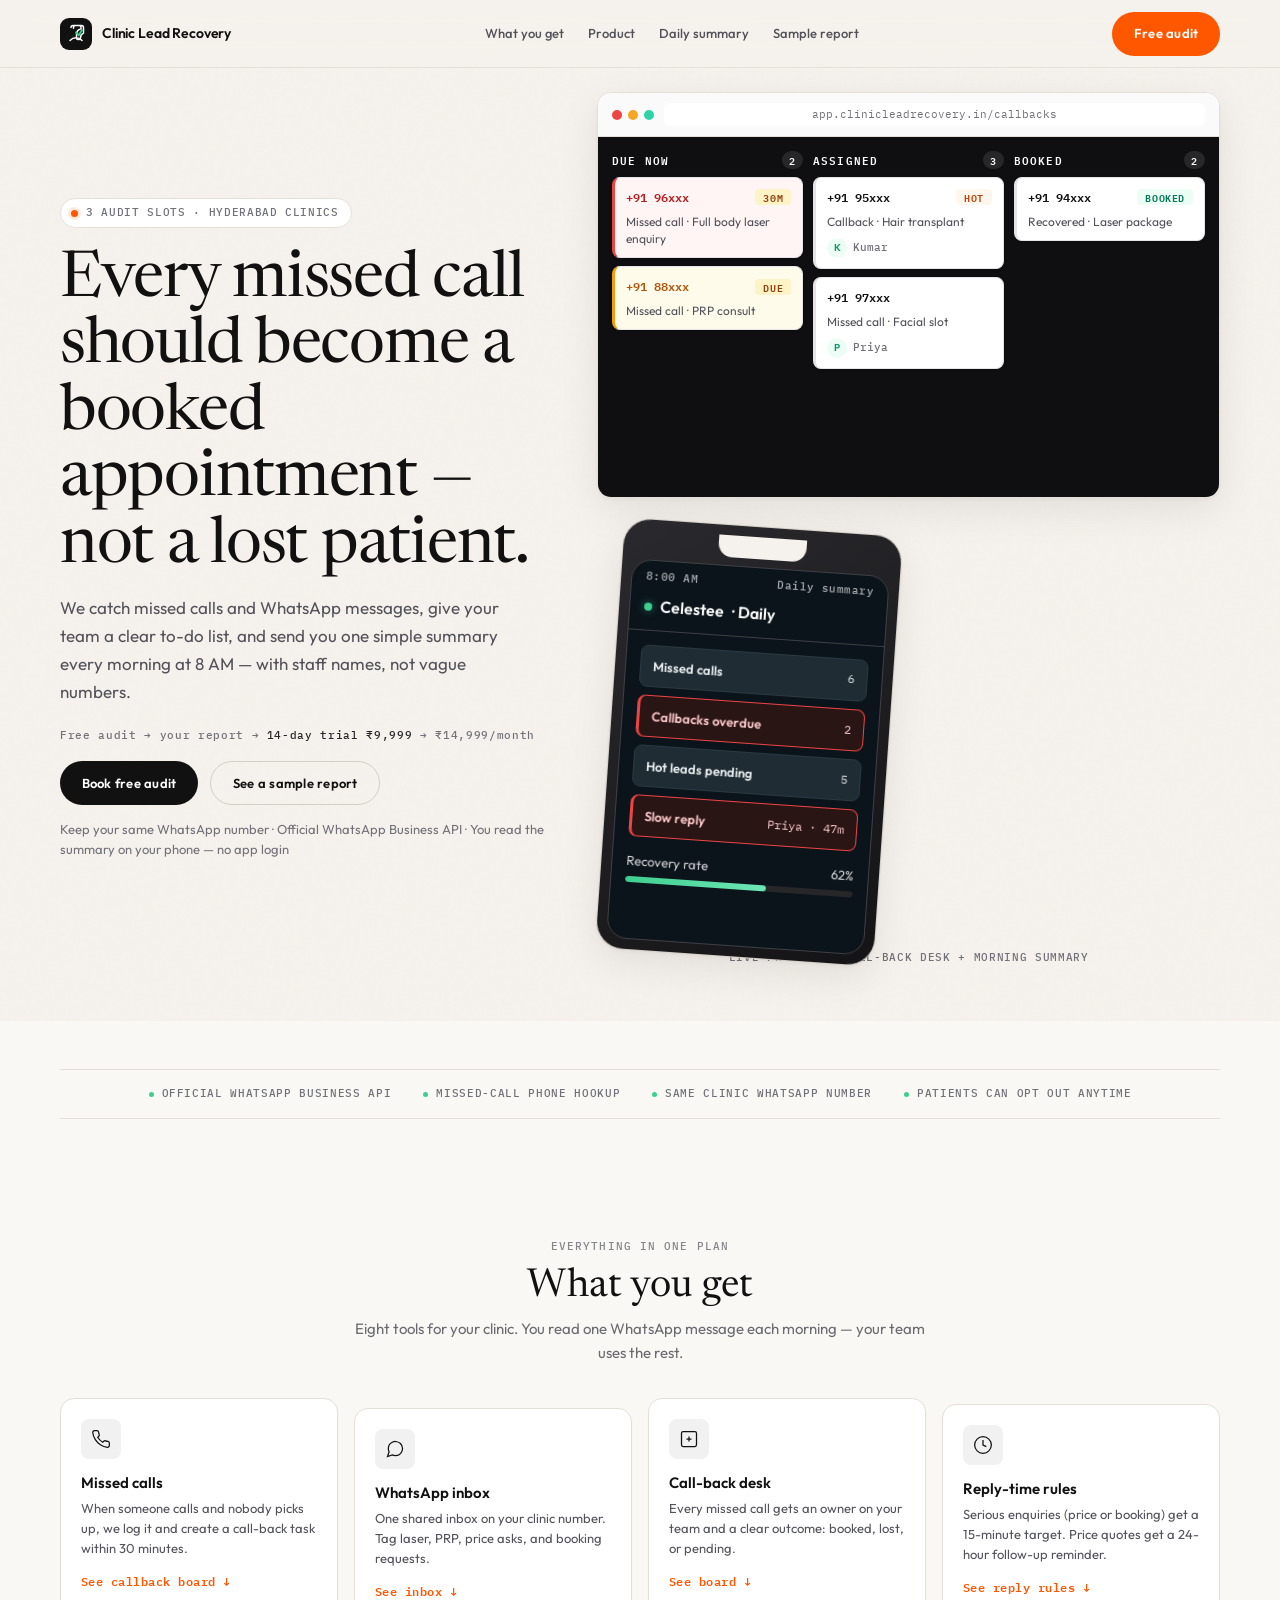
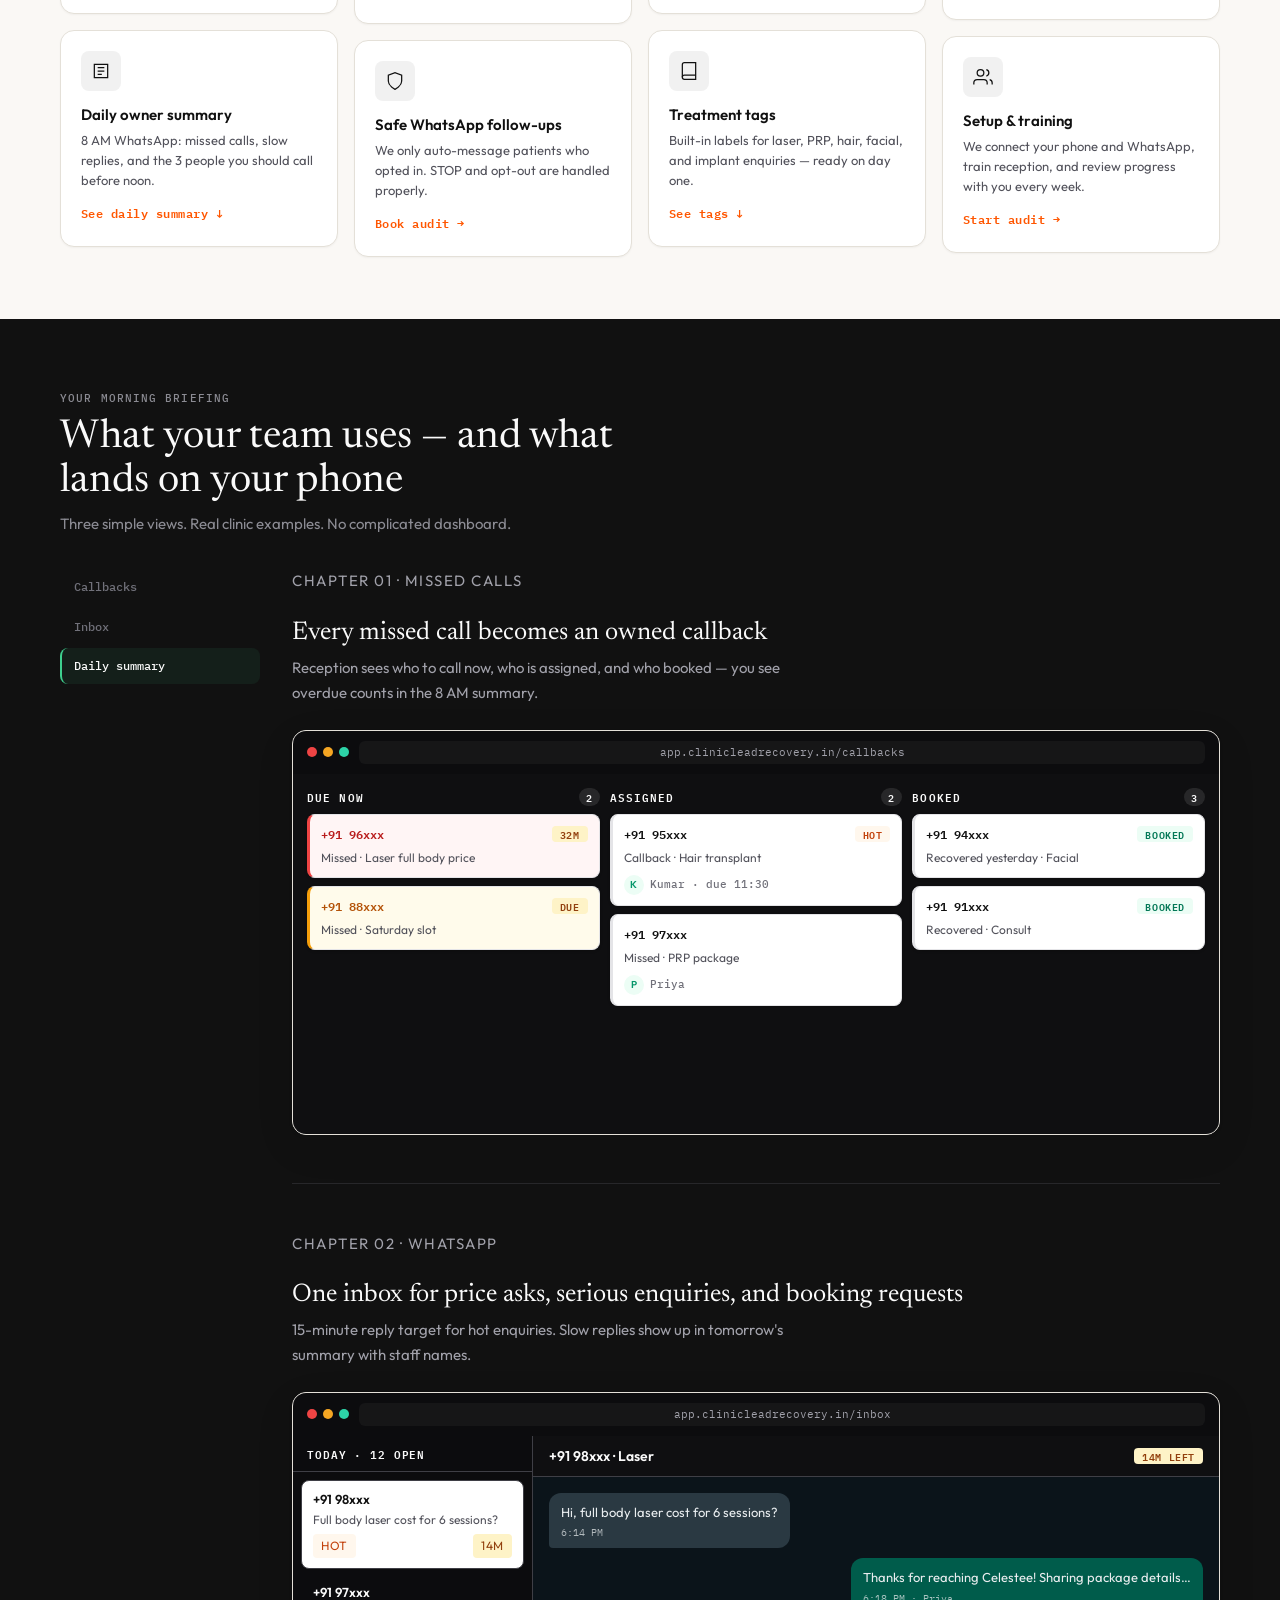
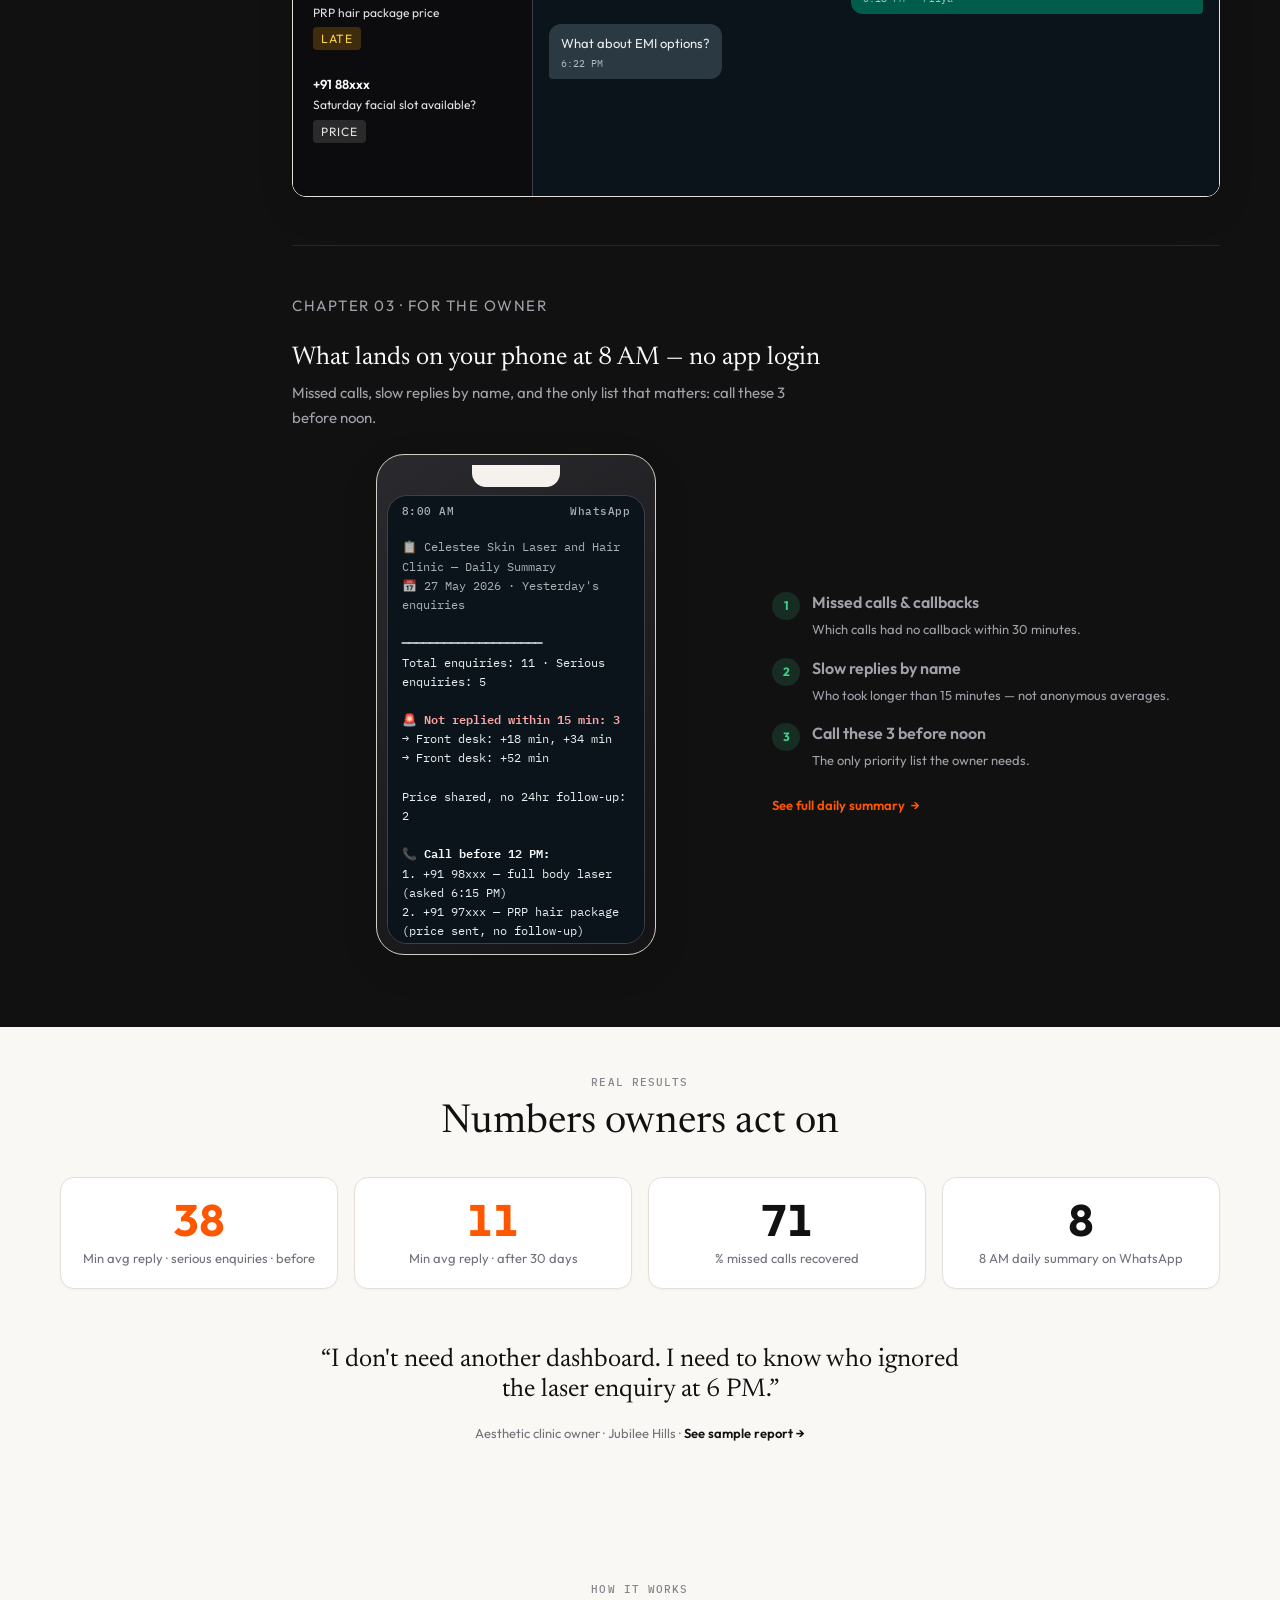
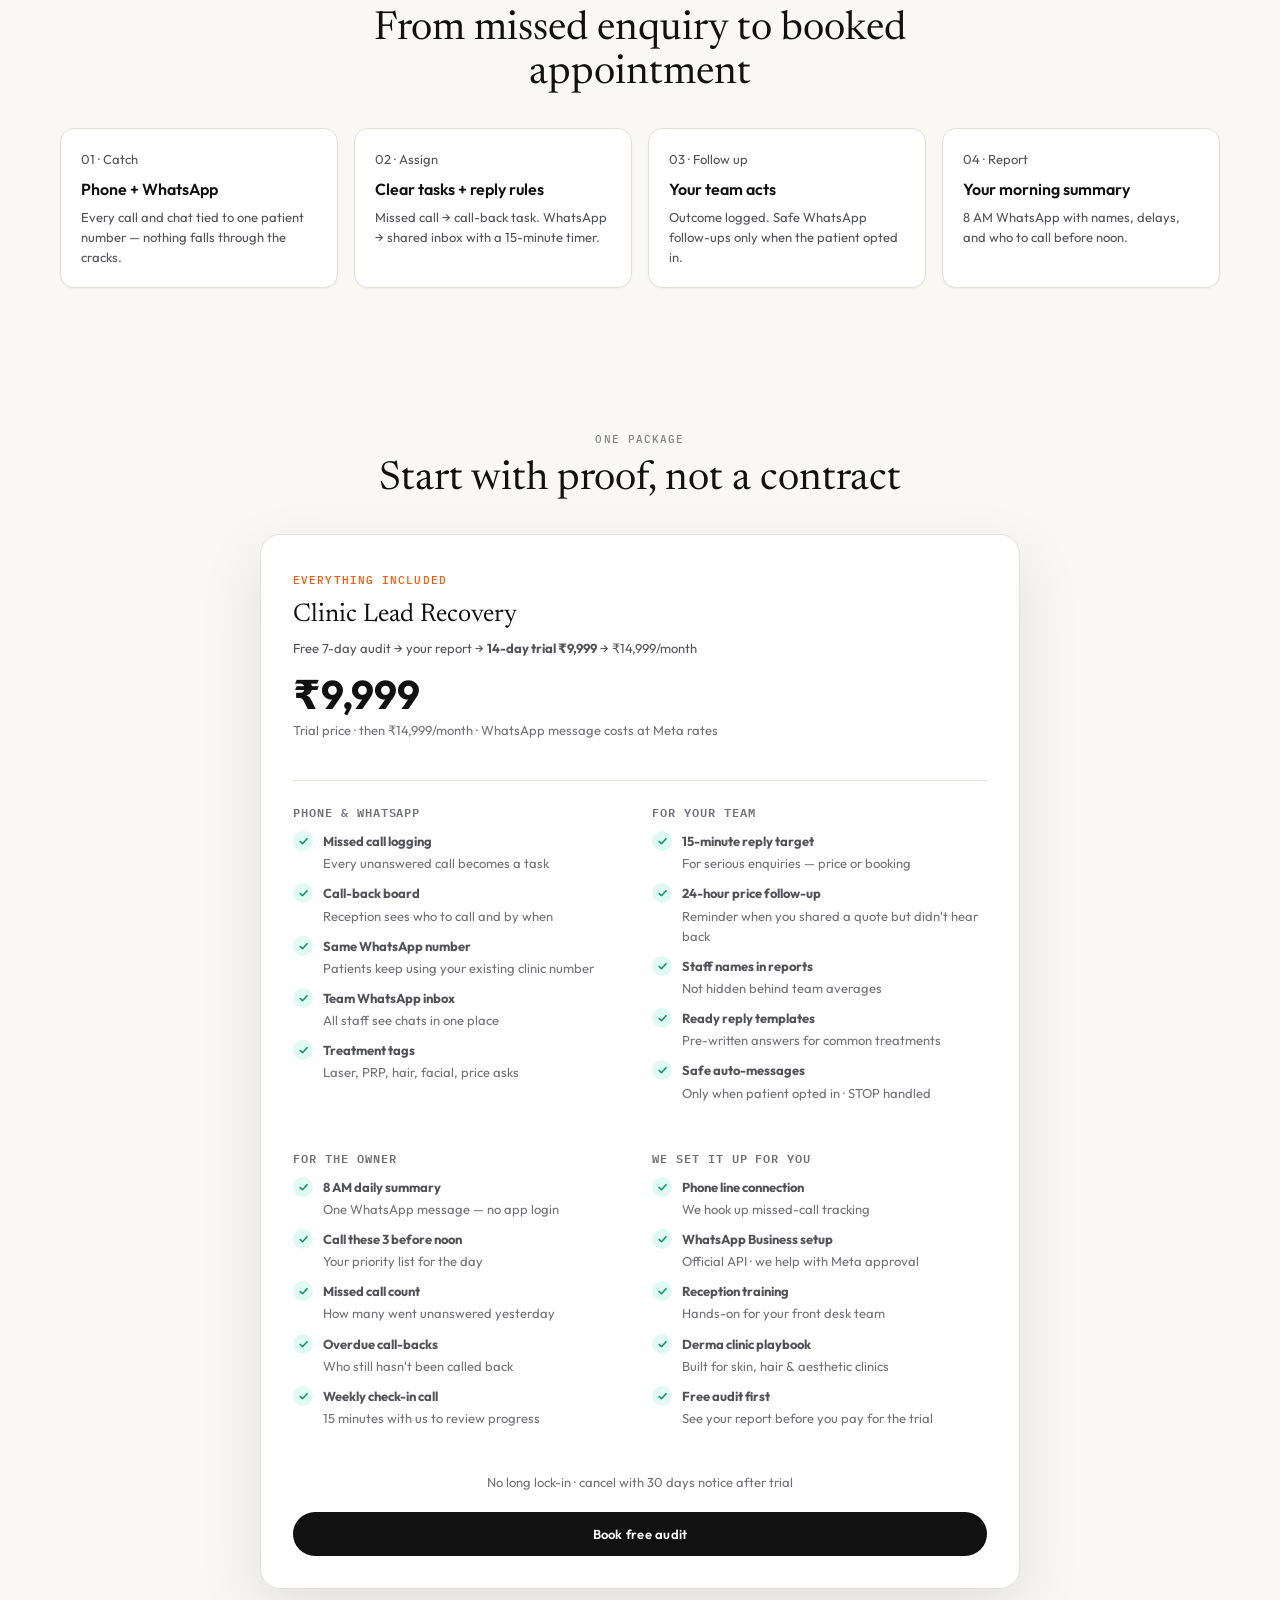
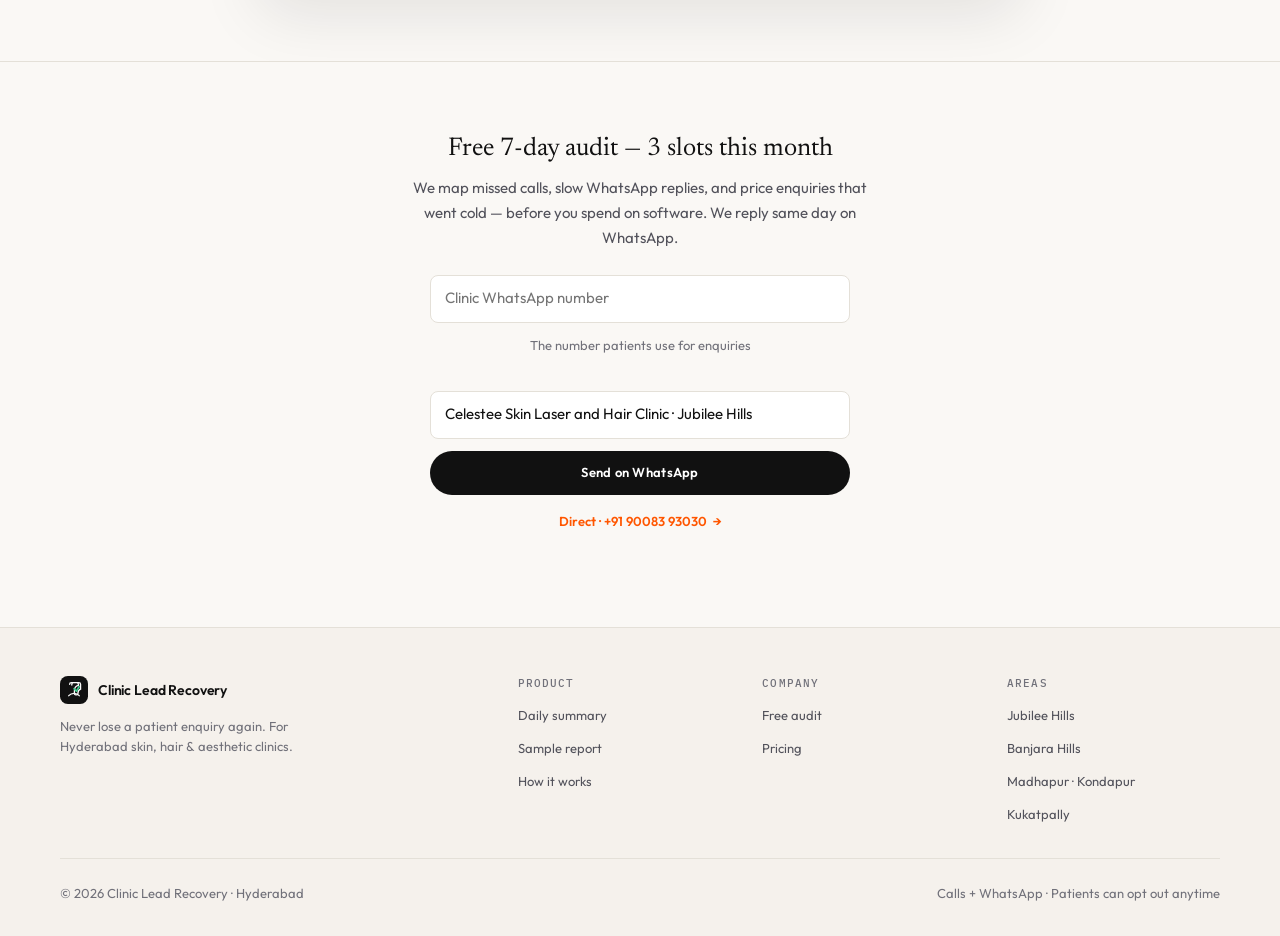
==== commit 87eebaf7: "Rewrite site copy in plain language and expand the pricing package. Owners and staff should understa" ====
--- a/index.html
+++ b/index.html
@@ -5,10 +5,10 @@
   <meta charset="UTF-8" />
   <meta name="viewport" content="width=device-width, initial-scale=1.0" />
   <meta name="description"
-    content="Clinic Lead Recovery — missed calls and WhatsApp accountability for Hyderabad aesthetic clinics. Daily owner digest at 8 AM. Free 7-day audit." />
+    content="Never lose a clinic enquiry again. We track missed calls and WhatsApp messages, assign follow-ups to your team, and send the owner a simple daily summary at 8 AM. Free audit for Hyderabad clinics." />
   <meta property="og:title" content="Clinic Lead Recovery · Hyderabad aesthetic clinics" />
   <meta property="og:description"
-    content="Recover missed calls and WhatsApp enquiries. Daily owner digest with named staff delays." />
+    content="Recover missed calls and WhatsApp enquiries. One simple daily summary at 8 AM with staff names." />
   <meta property="og:url" content="https://prasanthkuna.github.io/missed-enquiry-control/" />
   <meta property="og:image"
     content="https://prasanthkuna.github.io/missed-enquiry-control/assets/brand/og.svg" />
@@ -38,8 +38,8 @@
         <ul class="nav-links">
           <li><a href="#deliverables">What you get</a></li>
           <li><a href="#product">Product</a></li>
-          <li><a href="digest.html">Digest</a></li>
-          <li><a href="report.html">Check clinic</a></li>
+          <li><a href="digest.html">Daily summary</a></li>
+          <li><a href="report.html">Sample report</a></li>
         </ul>
       </nav>
       <div class="nav-actions">
@@ -54,13 +54,13 @@
   <div class="mobile-menu" id="mobile-menu" hidden>
     <a href="#deliverables">What you get</a>
     <a href="#product">Product</a>
-    <a href="digest.html">Digest</a>
-    <a href="report.html">Check clinic</a>
+    <a href="digest.html">Daily summary</a>
+    <a href="report.html">Sample report</a>
     <a href="audit.html">Free audit</a>
   </div>
 
   <div class="sticky-cta" id="sticky-cta">
-    <a href="audit.html" class="btn-primary">Get my leakage report</a>
+    <a href="audit.html" class="btn-primary">Book free audit</a>
   </div>
 
   <main>
@@ -69,18 +69,18 @@
       <div class="container hero-layout hero-layout--product-first">
         <div class="hero-copy">
           <p class="hero-badge"><span class="hero-badge-dot"></span> 3 audit slots · Hyderabad clinics</p>
-          <h1 id="hero-title">Every missed call should become a booked appointment — not a lost lead.</h1>
+          <h1 id="hero-title">Every missed call should become a booked appointment — not a lost patient.</h1>
           <p class="hero-lead">
-            We capture missed calls and WhatsApp enquiries, assign callbacks to your team, and send the owner a daily digest at 8 AM — with staff names, not anonymous stats.
+            We catch missed calls and WhatsApp messages, give your team a clear to-do list, and send you one simple summary every morning at 8 AM — with staff names, not vague numbers.
           </p>
           <p class="funnel-line">
-            Free audit → leakage report → <strong>14-day pilot ₹9,999</strong> → ₹14,999/mo
+            Free audit → your report → <strong>14-day trial ₹9,999</strong> → ₹14,999/month
           </p>
           <div class="hero-ctas" id="hero-ctas">
-            <a href="audit.html" class="btn-primary">Get my leakage report</a>
-            <a href="report.html?demo=1" class="btn-outline">Check your clinic</a>
-          </div>
-          <p class="hero-reply">Same WhatsApp number · Meta API · Owner never opens a CRM</p>
+            <a href="audit.html" class="btn-primary">Book free audit</a>
+            <a href="report.html?demo=1" class="btn-outline">See a sample report</a>
+          </div>
+          <p class="hero-reply">Keep your same WhatsApp number · Official WhatsApp Business API · You read the summary on your phone — no app login</p>
         </div>
 
         <div class="hero-showcase" aria-label="Recovery desk preview">
@@ -127,10 +127,10 @@
             </div>
           </div>
 
-          <div class="phone-frame phone-frame--float" data-hero-phone aria-label="Sample 8 AM digest">
+          <div class="phone-frame phone-frame--float" data-hero-phone aria-label="Sample 8 AM daily summary">
             <div class="phone-notch" aria-hidden="true"></div>
             <div class="phone-screen">
-              <div class="phone-status" id="hero-time"><span>8:00 AM</span><span>Owner digest</span></div>
+              <div class="phone-status" id="hero-time"><span>8:00 AM</span><span>Daily summary</span></div>
               <div class="phone-app-header"><span class="dot"></span> <span data-clinic-short>Celestee</span> · Daily</div>
               <div class="phone-metrics" id="hero-metrics">
                 <div class="metric-row" data-hero-row><strong>Missed calls</strong><span>6</span></div>
@@ -145,7 +145,7 @@
             </div>
           </div>
           </div>
-          <p class="showcase-caption">Live preview · Callback desk + owner digest</p>
+          <p class="showcase-caption">Live preview · Call-back desk + morning summary</p>
         </div>
       </div>
     </section>
@@ -153,10 +153,10 @@
     <section class="section--paper section--tight">
       <div class="container">
         <div class="trust-strip">
-          <span>Meta WhatsApp Business API</span>
-          <span>Exotel telephony</span>
-          <span>Same clinic number</span>
-          <span>Consent-safe templates</span>
+          <span>Official WhatsApp Business API</span>
+          <span>Missed-call phone hookup</span>
+          <span>Same clinic WhatsApp number</span>
+          <span>Patients can opt out anytime</span>
         </div>
       </div>
     </section>
@@ -164,9 +164,9 @@
     <section class="section section--paper" id="deliverables" aria-labelledby="deliverables-title">
       <div class="container">
         <div class="section-head centered" data-reveal>
-          <p class="eyebrow">Everything included</p>
-          <h2 id="deliverables-title">What you get — by category</h2>
-          <p>Eight parts of the platform. No CRM login for the owner.</p>
+          <p class="eyebrow">Everything in one plan</p>
+          <h2 id="deliverables-title">What you get</h2>
+          <p>Eight tools for your clinic. You read one WhatsApp message each morning — your team uses the rest.</p>
         </div>
         <div class="deliverable-grid" data-reveal data-reveal-delay="1">
           <article class="deliverable-card">
@@ -174,7 +174,7 @@
               <svg width="20" height="20" viewBox="0 0 24 24" fill="none" stroke="currentColor" stroke-width="1.5"><path d="M22 16.92v3a2 2 0 01-2.18 2 19.79 19.79 0 01-8.63-3.07 19.5 19.5 0 01-6-6 19.79 19.79 0 01-3.07-8.67A2 2 0 014.11 2h3a2 2 0 012 1.72c.127.96.361 1.903.7 2.81a2 2 0 01-.45 2.11L8.09 9.91a16 16 0 006 6l1.27-1.27a2 2 0 012.11-.45c.907.339 1.85.573 2.81.7A2 2 0 0122 16.92z"/></svg>
             </div>
             <h3>Missed calls</h3>
-            <p>Exotel capture → lead → callback task within 30 minutes.</p>
+            <p>When someone calls and nobody picks up, we log it and create a call-back task within 30 minutes.</p>
             <a href="#chapter-callbacks">See callback board ↓</a>
           </article>
           <article class="deliverable-card">
@@ -182,55 +182,55 @@
               <svg width="20" height="20" viewBox="0 0 24 24" fill="none" stroke="currentColor" stroke-width="1.5"><path d="M21 11.5a8.38 8.38 0 01-.9 3.8 8.5 8.5 0 01-7.6 4.7 8.38 8.38 0 01-3.8-.9L3 21l1.9-5.7a8.38 8.38 0 01-.9-3.8 8.5 8.5 0 014.7-7.6 8.38 8.38 0 013.8-.9h.5a8.48 8.48 0 018 8v.5z"/></svg>
             </div>
             <h3>WhatsApp inbox</h3>
-            <p>Same number · team inbox · laser, PRP, price tags.</p>
+            <p>One shared inbox on your clinic number. Tag laser, PRP, price asks, and booking requests.</p>
             <a href="#chapter-inbox">See inbox ↓</a>
           </article>
           <article class="deliverable-card">
             <div class="deliverable-icon" aria-hidden="true">
               <svg width="20" height="20" viewBox="0 0 24 24" fill="none" stroke="currentColor" stroke-width="1.5"><rect x="3" y="3" width="18" height="18" rx="2"/><path d="M9 12h6M12 9v6"/></svg>
             </div>
-            <h3>Callback desk</h3>
-            <p>Every missed call = owned task with assignee and outcome.</p>
+            <h3>Call-back desk</h3>
+            <p>Every missed call gets an owner on your team and a clear outcome: booked, lost, or pending.</p>
             <a href="#chapter-callbacks">See board ↓</a>
           </article>
           <article class="deliverable-card">
             <div class="deliverable-icon" aria-hidden="true">
               <svg width="20" height="20" viewBox="0 0 24 24" fill="none" stroke="currentColor" stroke-width="1.5"><circle cx="12" cy="12" r="10"/><path d="M12 6v6l4 2"/></svg>
             </div>
-            <h3>SLA &amp; accountability</h3>
-            <p>15-min hot · 24-hr price follow-up · names in digest.</p>
-            <a href="#chapter-digest">See SLA report ↓</a>
+            <h3>Reply-time rules</h3>
+            <p>Serious enquiries (price or booking) get a 15-minute target. Price quotes get a 24-hour follow-up reminder.</p>
+            <a href="#chapter-digest">See reply rules ↓</a>
           </article>
           <article class="deliverable-card">
             <div class="deliverable-icon" aria-hidden="true">
               <svg width="20" height="20" viewBox="0 0 24 24" fill="none" stroke="currentColor" stroke-width="1.5"><path d="M4 4h16v16H4z"/><path d="M8 8h8M8 12h8M8 16h5"/></svg>
             </div>
-            <h3>Owner digest</h3>
-            <p>8 AM WhatsApp · missed calls, hot leads, call-these-3.</p>
-            <a href="#chapter-digest">See digest ↓</a>
+            <h3>Daily owner summary</h3>
+            <p>8 AM WhatsApp: missed calls, slow replies, and the 3 people you should call before noon.</p>
+            <a href="#chapter-digest">See daily summary ↓</a>
           </article>
           <article class="deliverable-card">
             <div class="deliverable-icon" aria-hidden="true">
               <svg width="20" height="20" viewBox="0 0 24 24" fill="none" stroke="currentColor" stroke-width="1.5"><path d="M12 22s8-4 8-10V5l-8-3-8 3v7c0 6 8 10 8 10z"/></svg>
             </div>
-            <h3>Consent-safe recovery</h3>
-            <p>Opt-in before auto templates · STOP handling built in.</p>
+            <h3>Safe WhatsApp follow-ups</h3>
+            <p>We only auto-message patients who opted in. STOP and opt-out are handled properly.</p>
             <a href="audit.html">Book audit →</a>
           </article>
           <article class="deliverable-card">
             <div class="deliverable-icon" aria-hidden="true">
               <svg width="20" height="20" viewBox="0 0 24 24" fill="none" stroke="currentColor" stroke-width="1.5"><path d="M4 19.5A2.5 2.5 0 016.5 17H20"/><path d="M6.5 2H20v20H6.5A2.5 2.5 0 014 19.5v-15A2.5 2.5 0 016.5 2z"/></svg>
             </div>
-            <h3>Clinic playbooks</h3>
-            <p>Derma pack: laser, PRP, hair, facial, implant intents.</p>
+            <h3>Treatment tags</h3>
+            <p>Built-in labels for laser, PRP, hair, facial, and implant enquiries — ready on day one.</p>
             <a href="#chapter-inbox">See tags ↓</a>
           </article>
           <article class="deliverable-card">
             <div class="deliverable-icon" aria-hidden="true">
               <svg width="20" height="20" viewBox="0 0 24 24" fill="none" stroke="currentColor" stroke-width="1.5"><path d="M17 21v-2a4 4 0 00-4-4H5a4 4 0 00-4 4v2"/><circle cx="9" cy="7" r="4"/><path d="M23 21v-2a4 4 0 00-3-3.87M16 3.13a4 4 0 010 7.75"/></svg>
             </div>
-            <h3>Done-with-you setup</h3>
-            <p>Number onboarding · reception training · weekly owner review.</p>
+            <h3>Setup &amp; training</h3>
+            <p>We connect your phone and WhatsApp, train reception, and review progress with you every week.</p>
             <a href="audit.html">Start audit →</a>
           </article>
         </div>
@@ -240,23 +240,23 @@
     <section class="section section--product-dark" id="product" data-theme="product" aria-labelledby="product-title">
       <div class="container">
         <div class="section-head" data-reveal>
-          <p class="eyebrow">The morning leakage brief</p>
-          <h2 id="product-title">See exactly what your team uses — and what lands on your phone</h2>
-          <p>Three product views. Real clinic copy. No dashboard theatre.</p>
+          <p class="eyebrow">Your morning briefing</p>
+          <h2 id="product-title">What your team uses — and what lands on your phone</h2>
+          <p>Three simple views. Real clinic examples. No complicated dashboard.</p>
         </div>
 
         <div class="chapter-layout" data-reveal data-reveal-delay="1">
           <nav class="chapter-nav" aria-label="Product chapters" data-chapter-nav>
             <a href="#chapter-callbacks" data-chapter-link>Callbacks</a>
             <a href="#chapter-inbox" data-chapter-link>Inbox</a>
-            <a href="#chapter-digest" data-chapter-link>Owner digest</a>
+            <a href="#chapter-digest" data-chapter-link>Daily summary</a>
           </nav>
 
           <div>
             <article class="chapter-block" id="chapter-callbacks">
               <p class="chapter-label">Chapter 01 · Missed calls</p>
               <h3>Every missed call becomes an owned callback</h3>
-              <p>Reception sees due now, assigned, and booked — owner sees overdue count in the 8 AM digest.</p>
+              <p>Reception sees who to call now, who is assigned, and who booked — you see overdue counts in the 8 AM summary.</p>
               <div class="browser-frame">
                 <div class="browser-chrome">
                   <div class="browser-dots"><i></i><i></i><i></i></div>
@@ -306,8 +306,8 @@
 
             <article class="chapter-block" id="chapter-inbox">
               <p class="chapter-label">Chapter 02 · WhatsApp</p>
-              <h3>One inbox for price asks, hot leads, and booking intent</h3>
-              <p>15-minute hot SLA tracked live. Slow replies surface in tomorrow's digest with staff names.</p>
+              <h3>One inbox for price asks, serious enquiries, and booking requests</h3>
+              <p>15-minute reply target for hot enquiries. Slow replies show up in tomorrow's summary with staff names.</p>
               <div class="browser-frame">
                 <div class="browser-chrome">
                   <div class="browser-dots"><i></i><i></i><i></i></div>
@@ -326,7 +326,7 @@
                         <div class="inbox-thread-item">
                           <strong>+91 97xxx</strong>
                           <span>PRP hair package price</span>
-                          <div class="inbox-thread-meta"><span class="tag is-warn">SLA</span></div>
+                          <div class="inbox-thread-meta"><span class="tag is-warn">Late</span></div>
                         </div>
                         <div class="inbox-thread-item">
                           <strong>+91 88xxx</strong>
@@ -338,7 +338,7 @@
                     <div class="inbox-pane">
                       <div class="inbox-pane-head">
                         <strong>+91 98xxx · Laser</strong>
-                        <span class="tag is-warn" data-sla-timer>14m SLA</span>
+                        <span class="tag is-warn" data-sla-timer>14m left</span>
                       </div>
                       <div class="inbox-messages">
                         <div class="msg-bubble in">Hi, full body laser cost for 6 sessions?<div class="msg-time">6:14 PM</div></div>
@@ -352,9 +352,9 @@
             </article>
 
             <article class="chapter-block" id="chapter-digest">
-              <p class="chapter-label">Chapter 03 · Owner truth</p>
-              <h3>What lands on your phone at 8 AM — no CRM login</h3>
-              <p>Missed calls, SLA breaches by name, and the only list that matters: call these 3 before noon.</p>
+              <p class="chapter-label">Chapter 03 · For the owner</p>
+              <h3>What lands on your phone at 8 AM — no app login</h3>
+              <p>Missed calls, slow replies by name, and the only list that matters: call these 3 before noon.</p>
               <div class="split-2" style="align-items: center;">
                 <div class="phone-frame" style="margin-inline: auto;">
                   <div class="phone-notch" aria-hidden="true"></div>
@@ -366,10 +366,10 @@
                 <div>
                   <ul class="digest-steps">
                     <li><div><strong>Missed calls &amp; callbacks</strong><span>Which calls had no callback within 30 minutes.</span></div></li>
-                    <li><div><strong>SLA breaches by name</strong><span>Who delayed beyond 15 minutes — not anonymous stats.</span></div></li>
+                    <li><div><strong>Slow replies by name</strong><span>Who took longer than 15 minutes — not anonymous averages.</span></div></li>
                     <li><div><strong>Call these 3 before noon</strong><span>The only priority list the owner needs.</span></div></li>
                   </ul>
-                  <p style="margin-top: 1.25rem;"><a href="digest.html" class="link-arrow">Full digest walkthrough</a></p>
+                  <p style="margin-top: 1.25rem;"><a href="digest.html" class="link-arrow">See full daily summary</a></p>
                 </div>
               </div>
             </article>
@@ -381,17 +381,17 @@
     <section class="section section--paper section--tight" id="proof" aria-labelledby="proof-title">
       <div class="container">
         <div class="section-head centered" data-reveal>
-          <p class="eyebrow">Operational proof</p>
+          <p class="eyebrow">Real results</p>
           <h2 id="proof-title">Numbers owners act on</h2>
         </div>
         <div class="stat-grid" data-reveal data-reveal-delay="1">
           <div class="stat-cell">
             <div class="value accent" data-clinic-proof-before>38</div>
-            <div class="label">Min avg hot response · before</div>
+            <div class="label">Min avg reply · serious enquiries · before</div>
           </div>
           <div class="stat-cell">
             <div class="value accent"><span data-count-to="11">0</span></div>
-            <div class="label">Min avg hot response · after 30d</div>
+            <div class="label">Min avg reply · after 30 days</div>
           </div>
           <div class="stat-cell">
             <div class="value" data-clinic-proof-missed>71</div>
@@ -399,12 +399,12 @@
           </div>
           <div class="stat-cell">
             <div class="value" data-clinic-proof-hour>8</div>
-            <div class="label">AM daily digest to owner</div>
+            <div class="label">8 AM daily summary on WhatsApp</div>
           </div>
         </div>
         <div class="quote-block" data-reveal style="margin-top: 2.5rem;">
           <blockquote>“I don't need another dashboard. I need to know who ignored the laser enquiry at 6 PM.”</blockquote>
-          <cite>Aesthetic clinic owner · Jubilee Hills · <a href="report.html?demo=1">See Celestee demo →</a></cite>
+          <cite>Aesthetic clinic owner · Jubilee Hills · <a href="report.html?demo=1">See sample report →</a></cite>
         </div>
       </div>
     </section>
@@ -417,24 +417,24 @@
         </div>
         <div class="steps-row" data-reveal data-reveal-delay="1">
           <article class="step-card">
-            <p class="step-num">01 · Capture</p>
-            <h3>Telephony + WhatsApp</h3>
-            <p>One lead record per patient phone — calls and chats together.</p>
+            <p class="step-num">01 · Catch</p>
+            <h3>Phone + WhatsApp</h3>
+            <p>Every call and chat tied to one patient number — nothing falls through the cracks.</p>
           </article>
           <article class="step-card">
             <p class="step-num">02 · Assign</p>
-            <h3>Tasks + SLA</h3>
-            <p>Missed call → callback task. WhatsApp → inbox with 15-min timer.</p>
+            <h3>Clear tasks + reply rules</h3>
+            <p>Missed call → call-back task. WhatsApp → shared inbox with a 15-minute timer.</p>
           </article>
           <article class="step-card">
-            <p class="step-num">03 · Recover</p>
-            <h3>Staff action</h3>
-            <p>Outcome logged. Consent-safe WhatsApp recovery where allowed.</p>
+            <p class="step-num">03 · Follow up</p>
+            <h3>Your team acts</h3>
+            <p>Outcome logged. Safe WhatsApp follow-ups only when the patient opted in.</p>
           </article>
           <article class="step-card">
-            <p class="step-num">04 · Prove</p>
-            <h3>Owner digest</h3>
-            <p>8 AM report with names, delays, who to call before noon.</p>
+            <p class="step-num">04 · Report</p>
+            <h3>Your morning summary</h3>
+            <p>8 AM WhatsApp with names, delays, and who to call before noon.</p>
           </article>
         </div>
       </div>
@@ -446,30 +446,66 @@
           <p class="eyebrow">One package</p>
           <h2 id="pricing-title">Start with proof, not a contract</h2>
         </div>
-        <div class="pricing-card" data-reveal data-reveal-delay="1">
-          <span class="badge">14-day recovery pilot</span>
-          <h3>Clinic Lead Recovery</h3>
-          <p class="price">₹9,999</p>
-          <p class="price-note">Then ₹14,999/mo + usage · free 7-day audit first</p>
-          <ul class="pricing-checklist">
-            <li>Missed-call tracking + callback task board</li>
-            <li>WhatsApp team inbox with hot-lead SLA (15 min)</li>
-            <li>Daily 8 AM owner digest with staff names</li>
-            <li>Coexistence on your existing WhatsApp number</li>
-            <li>Consent-safe recovery templates</li>
-            <li>Derma playbook tags (laser, PRP, hair, facial)</li>
-            <li>Reception training + number onboarding</li>
-            <li>Weekly 15-min owner review call</li>
-          </ul>
-          <a href="audit.html" class="btn-primary btn-primary--light" style="width:100%">Get my leakage report</a>
+        <div class="pricing-card pricing-card--wide" data-reveal data-reveal-delay="1">
+          <div class="pricing-header">
+            <span class="badge">Everything included</span>
+            <h3>Clinic Lead Recovery</h3>
+            <p class="pricing-path">Free 7-day audit → your report → <strong>14-day trial ₹9,999</strong> → ₹14,999/month</p>
+            <p class="price">₹9,999</p>
+            <p class="price-note">Trial price · then ₹14,999/month · WhatsApp message costs at Meta rates</p>
+          </div>
+          <div class="pricing-groups">
+            <div class="pricing-group">
+              <h4>Phone &amp; WhatsApp</h4>
+              <ul class="pricing-checklist">
+                <li><span><strong>Missed call logging</strong><span class="pricing-item-note">Every unanswered call becomes a task</span></span></li>
+                <li><span><strong>Call-back board</strong><span class="pricing-item-note">Reception sees who to call and by when</span></span></li>
+                <li><span><strong>Same WhatsApp number</strong><span class="pricing-item-note">Patients keep using your existing clinic number</span></span></li>
+                <li><span><strong>Team WhatsApp inbox</strong><span class="pricing-item-note">All staff see chats in one place</span></span></li>
+                <li><span><strong>Treatment tags</strong><span class="pricing-item-note">Laser, PRP, hair, facial, price asks</span></span></li>
+              </ul>
+            </div>
+            <div class="pricing-group">
+              <h4>For your team</h4>
+              <ul class="pricing-checklist">
+                <li><span><strong>15-minute reply target</strong><span class="pricing-item-note">For serious enquiries — price or booking</span></span></li>
+                <li><span><strong>24-hour price follow-up</strong><span class="pricing-item-note">Reminder when you shared a quote but didn't hear back</span></span></li>
+                <li><span><strong>Staff names in reports</strong><span class="pricing-item-note">Not hidden behind team averages</span></span></li>
+                <li><span><strong>Ready reply templates</strong><span class="pricing-item-note">Pre-written answers for common treatments</span></span></li>
+                <li><span><strong>Safe auto-messages</strong><span class="pricing-item-note">Only when patient opted in · STOP handled</span></span></li>
+              </ul>
+            </div>
+            <div class="pricing-group">
+              <h4>For the owner</h4>
+              <ul class="pricing-checklist">
+                <li><span><strong>8 AM daily summary</strong><span class="pricing-item-note">One WhatsApp message — no app login</span></span></li>
+                <li><span><strong>Call these 3 before noon</strong><span class="pricing-item-note">Your priority list for the day</span></span></li>
+                <li><span><strong>Missed call count</strong><span class="pricing-item-note">How many went unanswered yesterday</span></span></li>
+                <li><span><strong>Overdue call-backs</strong><span class="pricing-item-note">Who still hasn't been called back</span></span></li>
+                <li><span><strong>Weekly check-in call</strong><span class="pricing-item-note">15 minutes with us to review progress</span></span></li>
+              </ul>
+            </div>
+            <div class="pricing-group">
+              <h4>We set it up for you</h4>
+              <ul class="pricing-checklist">
+                <li><span><strong>Phone line connection</strong><span class="pricing-item-note">We hook up missed-call tracking</span></span></li>
+                <li><span><strong>WhatsApp Business setup</strong><span class="pricing-item-note">Official API · we help with Meta approval</span></span></li>
+                <li><span><strong>Reception training</strong><span class="pricing-item-note">Hands-on for your front desk team</span></span></li>
+                <li><span><strong>Derma clinic playbook</strong><span class="pricing-item-note">Built for skin, hair &amp; aesthetic clinics</span></span></li>
+                <li><span><strong>Free audit first</strong><span class="pricing-item-note">See your report before you pay for the trial</span></span></li>
+              </ul>
+            </div>
+          </div>
+          <p class="pricing-footnote">No long lock-in · cancel with 30 days notice after trial</p>
+          <a href="audit.html" class="btn-primary btn-primary--light" style="width:100%">Book free audit</a>
         </div>
       </div>
     </section>
 
     <section class="section section--paper cta-band" id="audit" aria-labelledby="audit-title">
       <div class="container">
-        <h2 id="audit-title" data-reveal>Free 7-day leakage audit — 3 slots this month</h2>
-        <p data-reveal data-reveal-delay="1">Missed calls, slow WhatsApp, unfollowed price enquiries — mapped before you spend on software. We reply same day on WhatsApp.</p>
+        <h2 id="audit-title" data-reveal>Free 7-day audit — 3 slots this month</h2>
+        <p data-reveal data-reveal-delay="1">We map missed calls, slow WhatsApp replies, and price enquiries that went cold — before you spend on software. We reply same day on WhatsApp.</p>
         <form class="form-stack" id="audit-form" data-audit-form data-reveal data-reveal-delay="2">
           <label for="phone" class="visually-hidden">Clinic WhatsApp number</label>
           <input type="tel" id="phone" name="phone" class="input" placeholder="Clinic WhatsApp number" autocomplete="tel" required />
@@ -493,14 +529,14 @@
             <img src="assets/brand/logo.svg" width="28" height="28" alt="" />
             <span>Clinic Lead Recovery</span>
           </a>
-          <p>Lead recovery for Hyderabad aesthetic clinics. Official Meta WhatsApp Business API.</p>
+          <p>Never lose a patient enquiry again. For Hyderabad skin, hair &amp; aesthetic clinics.</p>
         </div>
         <div class="footer-col">
           <h4>Product</h4>
           <ul>
-            <li><a href="digest.html">Daily digest</a></li>
-            <li><a href="report.html">Check clinic</a></li>
-            <li><a href="#product">Recovery desk</a></li>
+            <li><a href="digest.html">Daily summary</a></li>
+            <li><a href="report.html">Sample report</a></li>
+            <li><a href="#product">How it works</a></li>
           </ul>
         </div>
         <div class="footer-col">
@@ -522,7 +558,7 @@
       </div>
       <div class="footer-bottom">
         <span>© 2026 Clinic Lead Recovery · Hyderabad</span>
-        <span>Calls + WhatsApp · Consent-safe</span>
+        <span>Calls + WhatsApp · Patients can opt out anytime</span>
       </div>
     </div>
   </footer>
--- a/components.css
+++ b/components.css
@@ -1094,6 +1094,57 @@
   box-shadow: 0 24px 64px rgba(24, 24, 27, 0.1);
 }
 
+.pricing-card--wide {
+  max-width: 760px;
+}
+
+.pricing-header {
+  margin-bottom: 1.5rem;
+  padding-bottom: 1.25rem;
+  border-bottom: 1px solid var(--color-border-paper);
+}
+
+.pricing-path {
+  font: var(--text-body-sm);
+  color: var(--color-body-paper);
+  margin: 0.5rem 0 1rem;
+}
+
+.pricing-groups {
+  display: grid;
+  gap: 1.5rem;
+  margin-bottom: 1.25rem;
+}
+
+@media (min-width: 640px) {
+  .pricing-groups {
+    grid-template-columns: 1fr 1fr;
+  }
+}
+
+.pricing-group h4 {
+  font: 600 0.75rem/1.3 var(--font-mono);
+  letter-spacing: 0.08em;
+  text-transform: uppercase;
+  color: var(--color-muted-paper);
+  margin-bottom: 0.65rem;
+}
+
+.pricing-item-note {
+  display: block;
+  font-size: 0.8125rem;
+  color: var(--color-muted-paper);
+  margin-top: 2px;
+  font-weight: 400;
+}
+
+.pricing-footnote {
+  font: var(--text-body-sm);
+  color: var(--color-muted-paper);
+  margin-bottom: 1.25rem;
+  text-align: center;
+}
+
 .pricing-card .badge {
   display: inline-block;
   font: var(--text-caption);
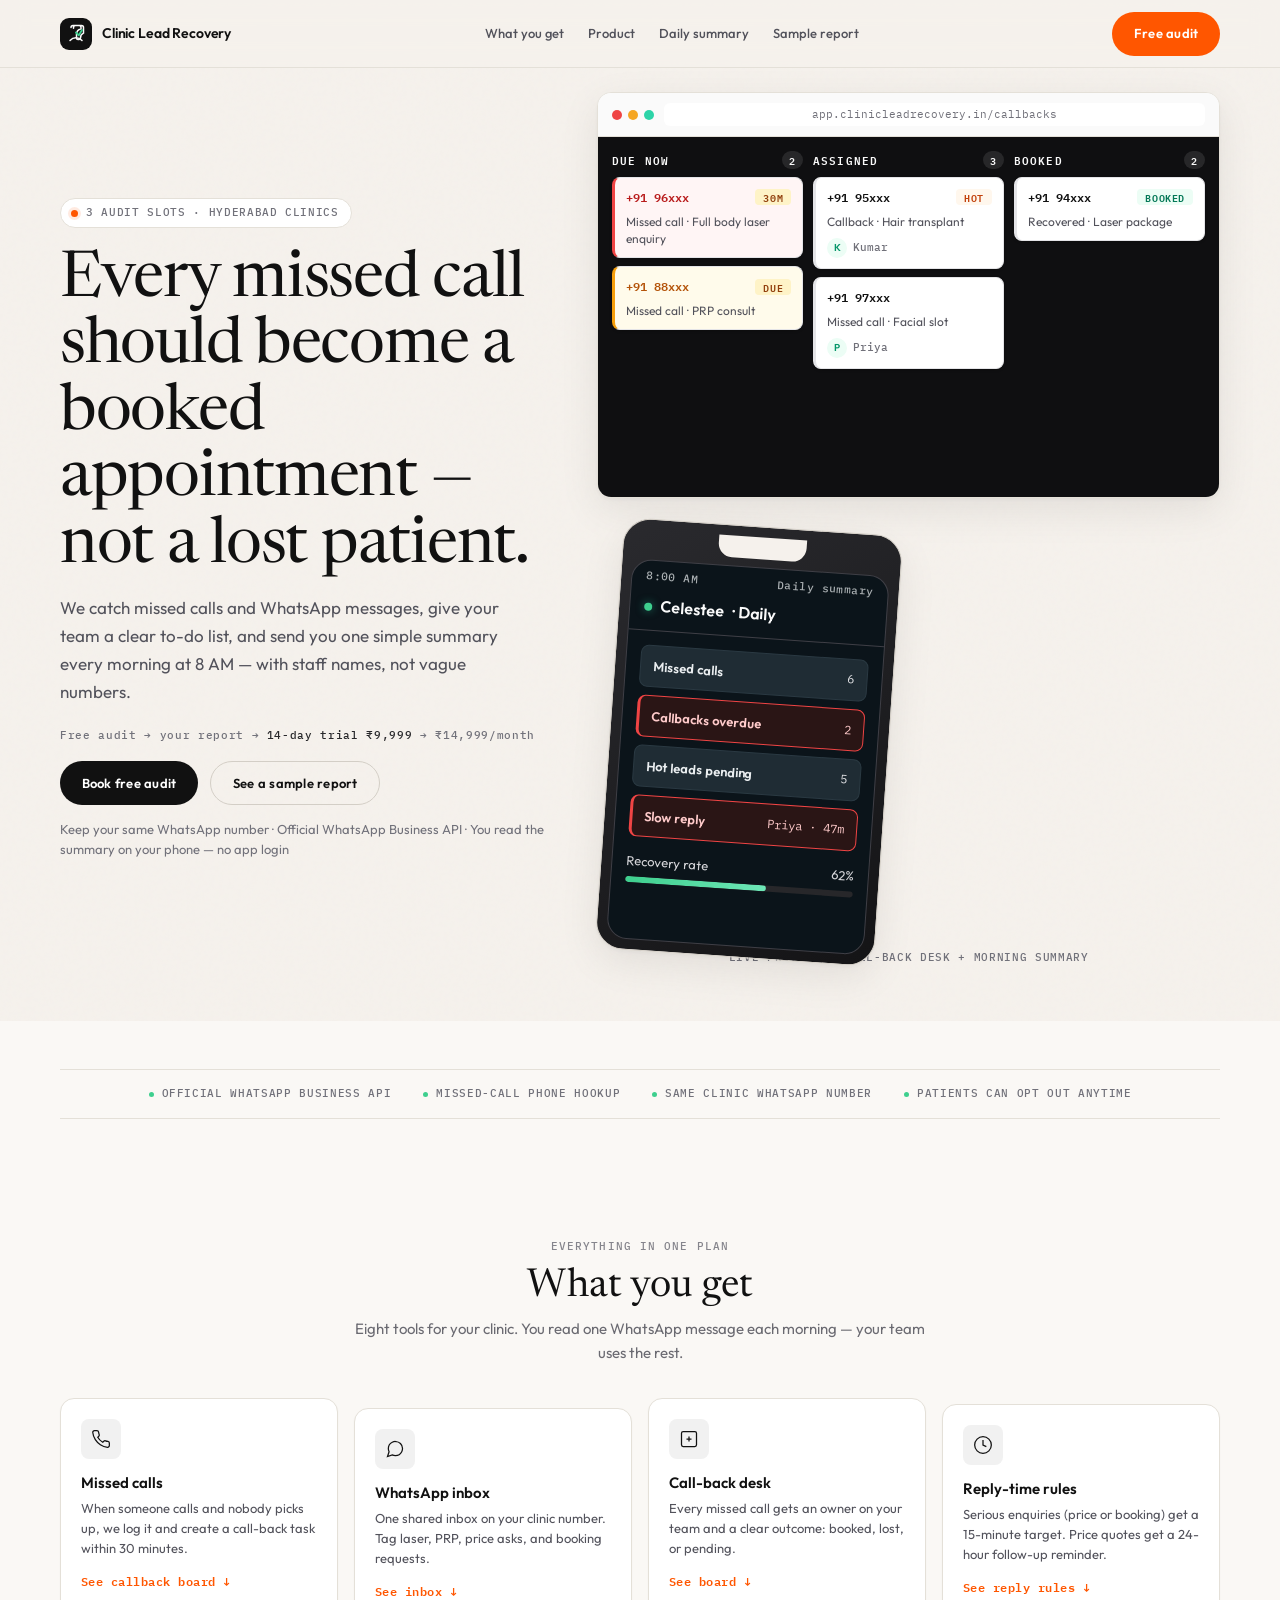
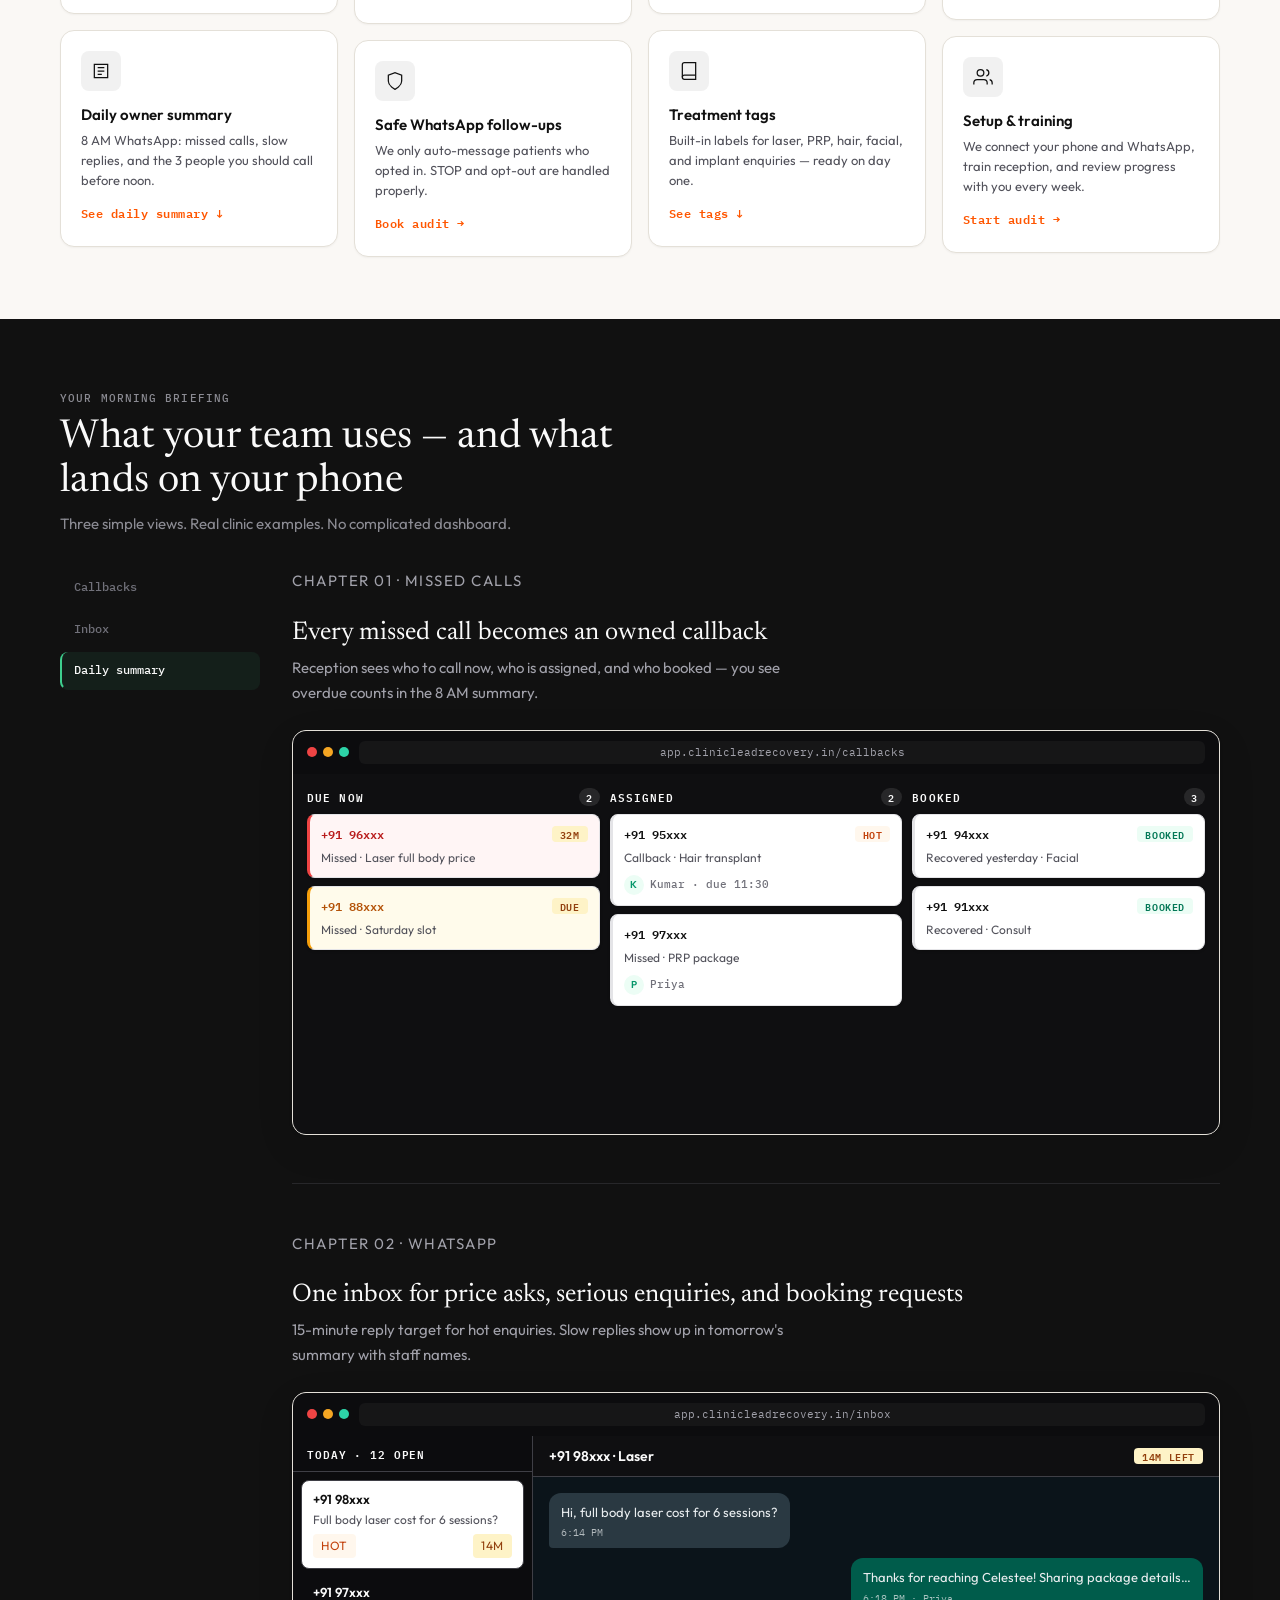
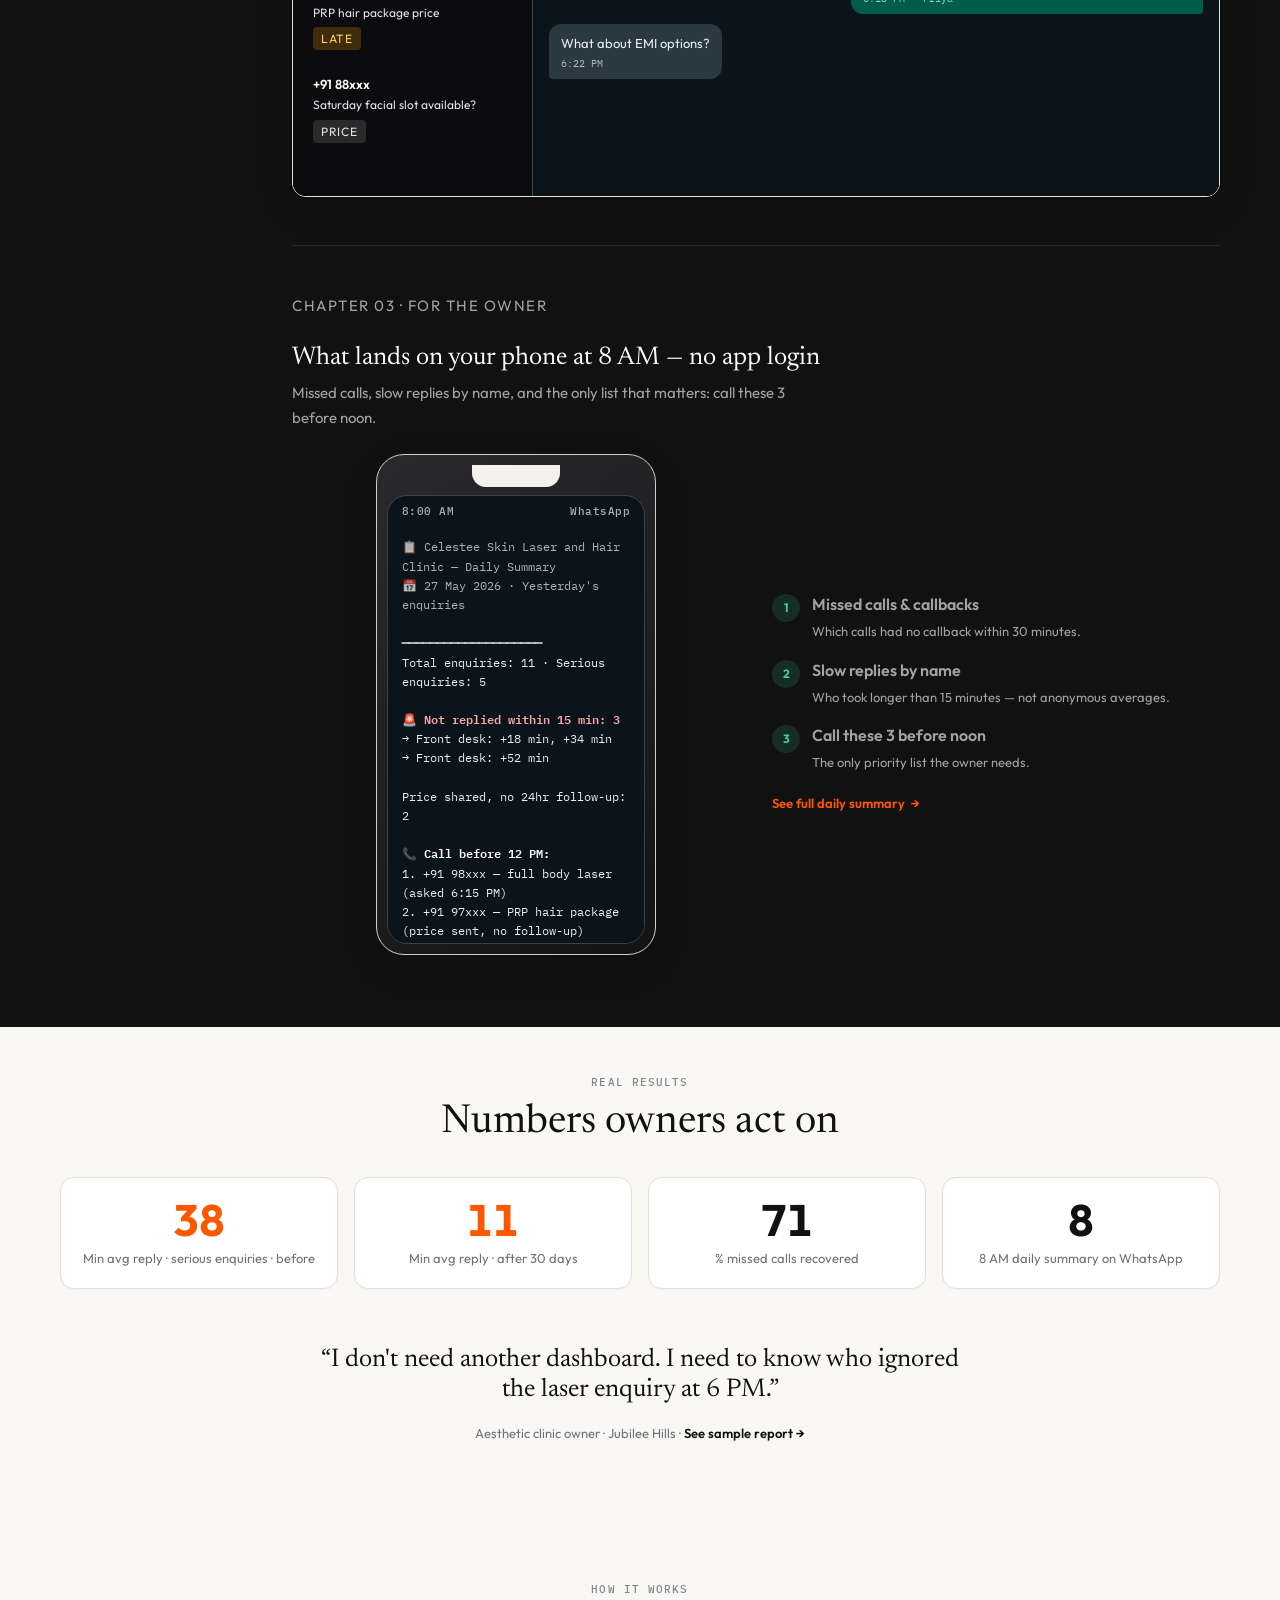
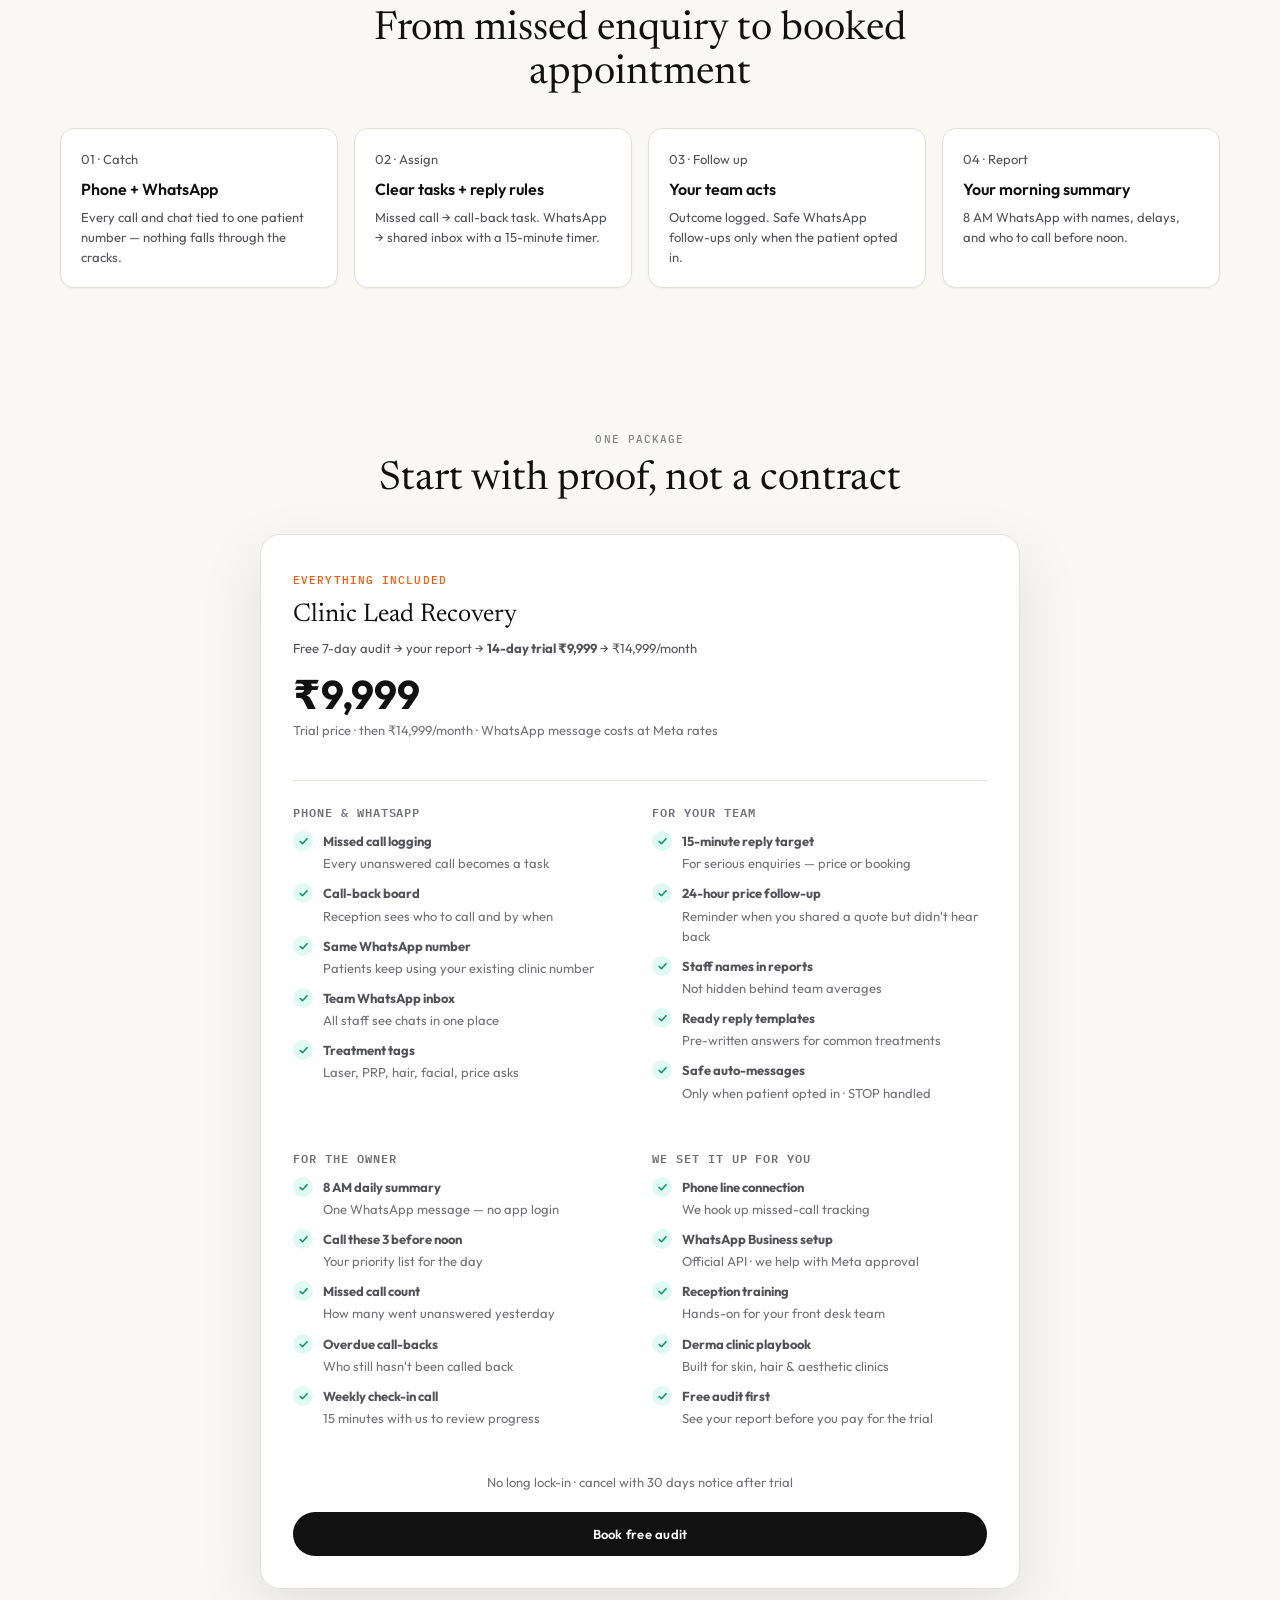
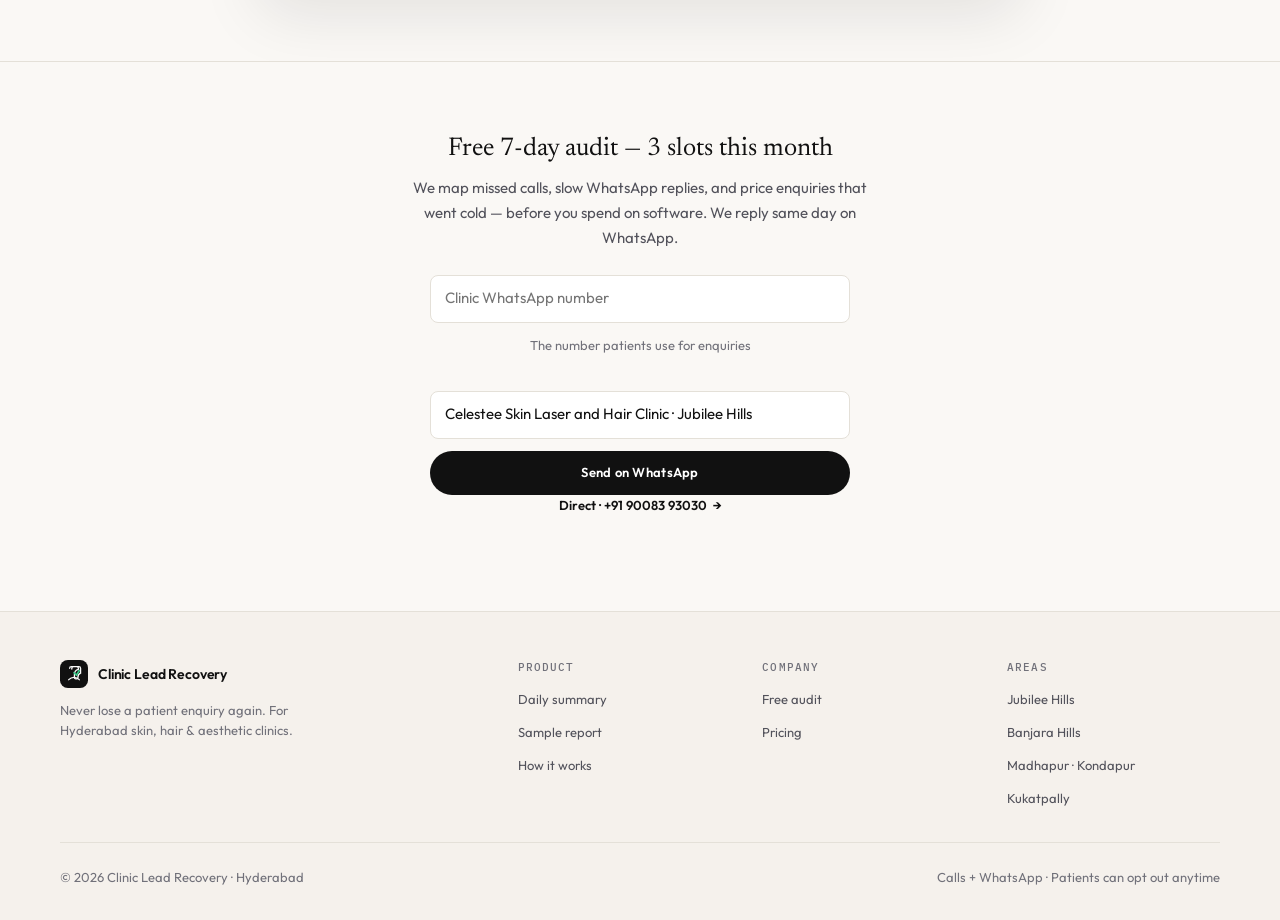
==== commit 26ff00f4: "Fix mobile responsiveness across all landing pages without breaking desktop. Contain product mocks, " ====
--- a/index.html
+++ b/index.html
@@ -355,8 +355,8 @@
               <p class="chapter-label">Chapter 03 · For the owner</p>
               <h3>What lands on your phone at 8 AM — no app login</h3>
               <p>Missed calls, slow replies by name, and the only list that matters: call these 3 before noon.</p>
-              <div class="split-2" style="align-items: center;">
-                <div class="phone-frame" style="margin-inline: auto;">
+              <div class="split-2 split-2--center">
+                <div class="phone-frame split-2__center">
                   <div class="phone-notch" aria-hidden="true"></div>
                   <div class="phone-screen">
                     <div class="phone-status"><span>8:00 AM</span><span>WhatsApp</span></div>
@@ -369,7 +369,7 @@
                     <li><div><strong>Slow replies by name</strong><span>Who took longer than 15 minutes — not anonymous averages.</span></div></li>
                     <li><div><strong>Call these 3 before noon</strong><span>The only priority list the owner needs.</span></div></li>
                   </ul>
-                  <p style="margin-top: 1.25rem;"><a href="digest.html" class="link-arrow">See full daily summary</a></p>
+                  <p class="link-spaced"><a href="digest.html" class="link-arrow">See full daily summary</a></p>
                 </div>
               </div>
             </article>
@@ -402,7 +402,7 @@
             <div class="label">8 AM daily summary on WhatsApp</div>
           </div>
         </div>
-        <div class="quote-block" data-reveal style="margin-top: 2.5rem;">
+        <div class="quote-block quote-block--spaced" data-reveal>
           <blockquote>“I don't need another dashboard. I need to know who ignored the laser enquiry at 6 PM.”</blockquote>
           <cite>Aesthetic clinic owner · Jubilee Hills · <a href="report.html?demo=1">See sample report →</a></cite>
         </div>
@@ -497,7 +497,7 @@
             </div>
           </div>
           <p class="pricing-footnote">No long lock-in · cancel with 30 days notice after trial</p>
-          <a href="audit.html" class="btn-primary btn-primary--light" style="width:100%">Book free audit</a>
+          <a href="audit.html" class="btn-primary btn-primary--light btn-block">Book free audit</a>
         </div>
       </div>
     </section>
@@ -514,7 +514,7 @@
           <input type="text" id="clinic" name="clinic" class="input" placeholder="Clinic name · area" data-clinic-prefill required />
           <button type="submit" class="btn-primary">Send on WhatsApp</button>
         </form>
-        <p style="margin-top:1rem;font:var(--text-body-sm);color:var(--color-muted)">
+        <p class="form-note">
           <a href="https://wa.me/919008393030" class="link-arrow" target="_blank" rel="noopener noreferrer">Direct · +91 90083 93030</a>
         </p>
       </div>
--- a/styles.css
+++ b/styles.css
@@ -8,6 +8,7 @@
 
 html {
   scroll-behavior: smooth;
+  overflow-x: clip;
 }
 
 body {
@@ -15,6 +16,7 @@
   color: var(--color-body);
   background: var(--color-canvas);
   -webkit-font-smoothing: antialiased;
+  overflow-x: clip;
 }
 
 img,
@@ -31,6 +33,12 @@
 .container {
   width: min(100% - 2rem, var(--container-max));
   margin-inline: auto;
+}
+
+@media (max-width: 479px) {
+  .container {
+    width: min(100% - 1.25rem, var(--container-max));
+  }
 }
 
 .visually-hidden {
@@ -147,6 +155,9 @@
   padding: 1.5rem;
   background: var(--color-canvas);
   border-top: 1px solid var(--color-border);
+  overflow-y: auto;
+  max-height: calc(100dvh - var(--nav-height));
+  -webkit-overflow-scrolling: touch;
 }
 
 .mobile-menu.is-open {
@@ -167,6 +178,12 @@
   }
 
   .nav-toggle {
+    display: none;
+  }
+}
+
+@media (max-width: 399px) {
+  .nav-actions .btn-accent {
     display: none;
   }
 }
@@ -295,6 +312,10 @@
   align-items: center;
 }
 
+.hero-layout > * {
+  min-width: 0;
+}
+
 @media (min-width: 960px) {
   .hero-layout {
     grid-template-columns: 0.95fr 1.05fr;
@@ -446,12 +467,25 @@
 .split-2 {
   display: grid;
   gap: 2rem;
+  min-width: 0;
+}
+
+.split-2--center {
+  align-items: center;
+}
+
+.split-2__center {
+  margin-inline: auto;
 }
 
 @media (min-width: 900px) {
   .split-2 {
     grid-template-columns: 1fr 1fr;
     align-items: start;
+  }
+
+  .split-2--center {
+    align-items: center;
   }
 }
 
@@ -485,6 +519,7 @@
   inset: auto 0 0;
   z-index: 90;
   padding: 0.75rem 1rem;
+  padding-bottom: max(0.75rem, env(safe-area-inset-bottom, 0px));
   background: rgba(245, 241, 236, 0.96);
   border-top: 1px solid var(--color-border);
   backdrop-filter: blur(12px);
@@ -507,7 +542,7 @@
 }
 
 body.has-sticky-cta {
-  padding-bottom: 72px;
+  padding-bottom: calc(72px + env(safe-area-inset-bottom, 0px));
 }
 
 @media (min-width: 768px) {
@@ -603,6 +638,100 @@
   background: rgba(24, 24, 27, 0.06);
 }
 
+/* ——— Layout utilities ——— */
+.btn-block {
+  width: 100%;
+}
+
+.form-note {
+  margin-top: 1rem;
+  font: var(--text-body-sm);
+  color: var(--color-muted);
+}
+
+.form-note a {
+  color: var(--color-primary);
+  font-weight: 600;
+}
+
+.form-note--paper {
+  color: var(--color-muted-paper);
+}
+
+.panel-note {
+  font: var(--text-body-sm);
+  color: var(--color-muted-paper);
+  margin-bottom: 1rem;
+}
+
+.link-spaced {
+  margin-top: 1rem;
+  display: inline-block;
+}
+
+.btn-spaced {
+  margin-top: 1.5rem;
+}
+
+.feature-card-spaced {
+  margin-top: 1.5rem;
+}
+
+.text-center-spaced {
+  margin-top: 2rem;
+  text-align: center;
+}
+
+.quote-block--spaced {
+  margin-top: 2.5rem;
+}
+
+.footer-bottom--compact {
+  margin: 0;
+  border: none;
+  padding: 0;
+}
+
+/* ——— Mobile layout ——— */
+@media (max-width: 767px) {
+  .section {
+    padding: 3rem 0;
+  }
+
+  .section--tight {
+    padding: 2rem 0;
+  }
+
+  .page-hero {
+    padding-top: calc(var(--nav-height) + 1.75rem);
+    padding-bottom: 2rem;
+  }
+
+  .cta-band {
+    padding: 3rem 0;
+  }
+
+  .hero {
+    padding-top: calc(var(--nav-height) + 1.25rem);
+    padding-bottom: 2.5rem;
+  }
+
+  .hero-ctas {
+    flex-direction: column;
+    align-items: stretch;
+  }
+
+  .hero-ctas .btn-primary,
+  .hero-ctas .btn-outline {
+    width: 100%;
+  }
+
+  .footer-bottom {
+    flex-direction: column;
+    align-items: flex-start;
+  }
+}
+
 @media (prefers-reduced-motion: reduce) {
   html {
     scroll-behavior: auto;
--- a/components.css
+++ b/components.css
@@ -50,14 +50,31 @@
   max-width: 14ch;
 }
 
+@media (max-width: 959px) {
+  .hero--editorial h1 {
+    max-width: none;
+  }
+}
+
 .hero--editorial .hero-lead {
   color: var(--color-body);
   max-width: 42ch;
   font-size: 1.0625rem;
 }
 
-.hero-showcase { position: relative; }
-.showcase-stack { position: relative; }
+.hero-showcase {
+  position: relative;
+  width: 100%;
+  max-width: 100%;
+  min-width: 0;
+}
+
+.showcase-stack {
+  position: relative;
+  width: 100%;
+  max-width: 100%;
+  min-width: 0;
+}
 .showcase-browser { box-shadow: var(--shadow-float); }
 
 .browser-frame--light {
@@ -95,8 +112,12 @@
     right: auto;
     bottom: auto;
     transform: none;
-    width: min(72%, 260px);
-    margin: -2rem auto 0;
+    width: min(100%, 260px);
+    margin: 1.25rem auto 0;
+  }
+
+  .hero--editorial {
+    padding-bottom: 2.5rem;
   }
 }
 
@@ -135,7 +156,16 @@
 .section--product-dark .chapter-nav a:hover {
   color: #fafafa;
   background: rgba(62, 207, 142, 0.08);
-  border-left-color: var(--color-recovery);
+  border-bottom-color: var(--color-recovery);
+  border-left-color: transparent;
+}
+
+@media (min-width: 1024px) {
+  .section--product-dark .chapter-nav a.is-active,
+  .section--product-dark .chapter-nav a:hover {
+    border-bottom-color: transparent;
+    border-left-color: var(--color-recovery);
+  }
 }
 
 .funnel-line {
@@ -165,6 +195,16 @@
   text-transform: uppercase;
 }
 
+@media (max-width: 639px) {
+  .trust-strip {
+    flex-direction: column;
+    align-items: center;
+    gap: 0.75rem;
+    text-align: center;
+    letter-spacing: 0.04em;
+  }
+}
+
 .trust-strip span {
   display: inline-flex;
   align-items: center;
@@ -228,6 +268,9 @@
   background: var(--color-canvas-elevated);
   box-shadow: var(--shadow-card);
   overflow: hidden;
+  width: 100%;
+  max-width: 100%;
+  min-width: 0;
 }
 
 .browser-chrome {
@@ -258,6 +301,7 @@
 
 .browser-url {
   flex: 1;
+  min-width: 0;
   text-align: center;
   font: 400 0.6875rem/1 var(--font-mono);
   color: var(--mock-muted);
@@ -265,6 +309,21 @@
   border-radius: 6px;
   background: rgba(255, 255, 255, 0.04);
   border: 1px solid var(--mock-border);
+  overflow: hidden;
+  text-overflow: ellipsis;
+  white-space: nowrap;
+}
+
+@media (max-width: 479px) {
+  .browser-chrome {
+    padding: 8px 10px;
+    gap: 8px;
+  }
+
+  .browser-url {
+    font-size: 0.625rem;
+    padding: 5px 8px;
+  }
 }
 
 .browser-body {
@@ -272,10 +331,13 @@
   min-height: 320px;
   background: var(--mock-bg);
   color: var(--mock-body);
+  min-width: 0;
 }
 
 .browser-body--board {
   min-height: 360px;
+  overflow-x: auto;
+  -webkit-overflow-scrolling: touch;
 }
 
 .browser-body .board-col-head {
@@ -337,10 +399,29 @@
 
 .board-columns {
   display: grid;
-  grid-template-columns: repeat(3, minmax(180px, 1fr));
+  grid-template-columns: repeat(3, minmax(0, 1fr));
   gap: 10px;
   padding: 14px;
-  overflow-x: auto;
+  min-width: 0;
+}
+
+@media (max-width: 639px) {
+  .board-columns {
+    grid-template-columns: 1fr;
+    overflow-x: visible;
+  }
+
+  .browser-body--board {
+    min-height: auto;
+    overflow-x: visible;
+  }
+}
+
+@media (min-width: 640px) and (max-width: 899px) {
+  .board-columns {
+    grid-template-columns: repeat(3, minmax(140px, 1fr));
+    min-width: 420px;
+  }
 }
 
 .board-col-head {
@@ -509,8 +590,9 @@
 
 .inbox-mock {
   display: grid;
-  grid-template-columns: 240px 1fr;
+  grid-template-columns: minmax(0, 240px) minmax(0, 1fr);
   min-height: 360px;
+  min-width: 0;
 }
 
 .inbox-sidebar {
@@ -637,10 +719,25 @@
 @media (max-width: 640px) {
   .inbox-mock {
     grid-template-columns: 1fr;
+    min-height: 280px;
   }
 
   .inbox-sidebar {
     display: none;
+  }
+
+  .inbox-pane-head {
+    flex-wrap: wrap;
+    gap: 0.5rem;
+  }
+
+  .inbox-pane-head strong {
+    font-size: 0.8125rem;
+  }
+
+  .msg-bubble {
+    max-width: 90%;
+    font-size: 0.75rem;
   }
 }
 
@@ -897,6 +994,14 @@
   .deliverable-card:nth-child(2),
   .deliverable-card:nth-child(6) {
     transform: translateY(10px);
+  }
+}
+
+@media (max-width: 959px) {
+  .deliverable-card:nth-child(even),
+  .deliverable-card:nth-child(2),
+  .deliverable-card:nth-child(6) {
+    transform: none;
   }
 }
 
@@ -939,6 +1044,7 @@
 .chapter-layout {
   display: grid;
   gap: 2rem;
+  min-width: 0;
 }
 
 @media (min-width: 1024px) {
@@ -949,16 +1055,31 @@
 }
 
 .chapter-nav {
+  display: flex;
+  flex-direction: row;
+  flex-wrap: nowrap;
+  overflow-x: auto;
+  gap: 0.35rem;
+  position: static;
+  margin-bottom: 1.25rem;
+  padding-bottom: 0.35rem;
+  -webkit-overflow-scrolling: touch;
+  scrollbar-width: none;
+}
+
+.chapter-nav::-webkit-scrollbar {
   display: none;
-  position: sticky;
-  top: calc(var(--nav-height) + 1.5rem);
-  gap: 4px;
 }
 
 @media (min-width: 1024px) {
   .chapter-nav {
-    display: flex;
     flex-direction: column;
+    overflow-x: visible;
+    position: sticky;
+    top: calc(var(--nav-height) + 1.5rem);
+    margin-bottom: 0;
+    gap: 4px;
+    padding-bottom: 0;
   }
 }
 
@@ -968,6 +1089,9 @@
   font: 500 0.75rem/1.3 var(--font-mono);
   color: var(--color-muted);
   border-left: 2px solid transparent;
+  border-bottom: 2px solid transparent;
+  flex-shrink: 0;
+  white-space: nowrap;
   transition: color 0.2s, border-color 0.2s, background 0.2s;
 }
 
@@ -975,17 +1099,41 @@
 .chapter-nav a:hover {
   color: var(--color-ink);
   background: rgba(255, 255, 255, 0.04);
-  border-left-color: var(--color-primary);
+  border-bottom-color: var(--color-primary);
+  border-left-color: transparent;
+}
+
+@media (min-width: 1024px) {
+  .chapter-nav a.is-active,
+  .chapter-nav a:hover {
+    border-bottom-color: transparent;
+    border-left-color: var(--color-primary);
+  }
 }
 
 .chapter-block {
   scroll-margin-top: calc(var(--nav-height) + 1rem);
+}
+
+.chapter-layout > div {
+  min-width: 0;
 }
 
 .chapter-block + .chapter-block {
   margin-top: 3rem;
   padding-top: 3rem;
   border-top: 1px solid var(--color-border);
+}
+
+@media (max-width: 767px) {
+  .chapter-block + .chapter-block {
+    margin-top: 2.5rem;
+    padding-top: 2.5rem;
+  }
+
+  .chapter-block h3 {
+    font-size: clamp(1.125rem, 4.5vw, 1.5rem);
+  }
 }
 
 .chapter-label {
@@ -1046,6 +1194,7 @@
   font: var(--text-body-sm);
   color: var(--color-muted);
   margin-top: 0.35rem;
+  text-wrap: balance;
 }
 
 .steps-row {
@@ -1053,7 +1202,13 @@
   gap: 1rem;
 }
 
-@media (min-width: 768px) {
+@media (min-width: 768px) and (max-width: 1023px) {
+  .steps-row {
+    grid-template-columns: repeat(2, 1fr);
+  }
+}
+
+@media (min-width: 1024px) {
   .steps-row {
     grid-template-columns: repeat(4, 1fr);
   }
@@ -1096,6 +1251,20 @@
 
 .pricing-card--wide {
   max-width: 760px;
+}
+
+@media (max-width: 639px) {
+  .pricing-card {
+    padding: 1.25rem;
+  }
+
+  .pricing-card .price {
+    font-size: 2rem;
+  }
+
+  .pricing-footnote {
+    text-align: left;
+  }
 }
 
 .pricing-header {
@@ -1354,6 +1523,9 @@
   border: 1px solid var(--color-border-paper);
   background: var(--color-canvas-light);
   color: var(--color-body-paper);
+  min-width: 0;
+  max-width: 100%;
+  overflow-x: hidden;
 }
 
 .report-head {
@@ -1420,6 +1592,18 @@
   border-collapse: collapse;
   font: var(--text-body-sm);
   margin-top: 1rem;
+}
+
+.table-scroll {
+  overflow-x: auto;
+  -webkit-overflow-scrolling: touch;
+  margin-top: 1rem;
+  border-radius: var(--radius-sm);
+}
+
+.table-scroll .report-table {
+  margin-top: 0;
+  min-width: 480px;
 }
 
 .report-table th,
